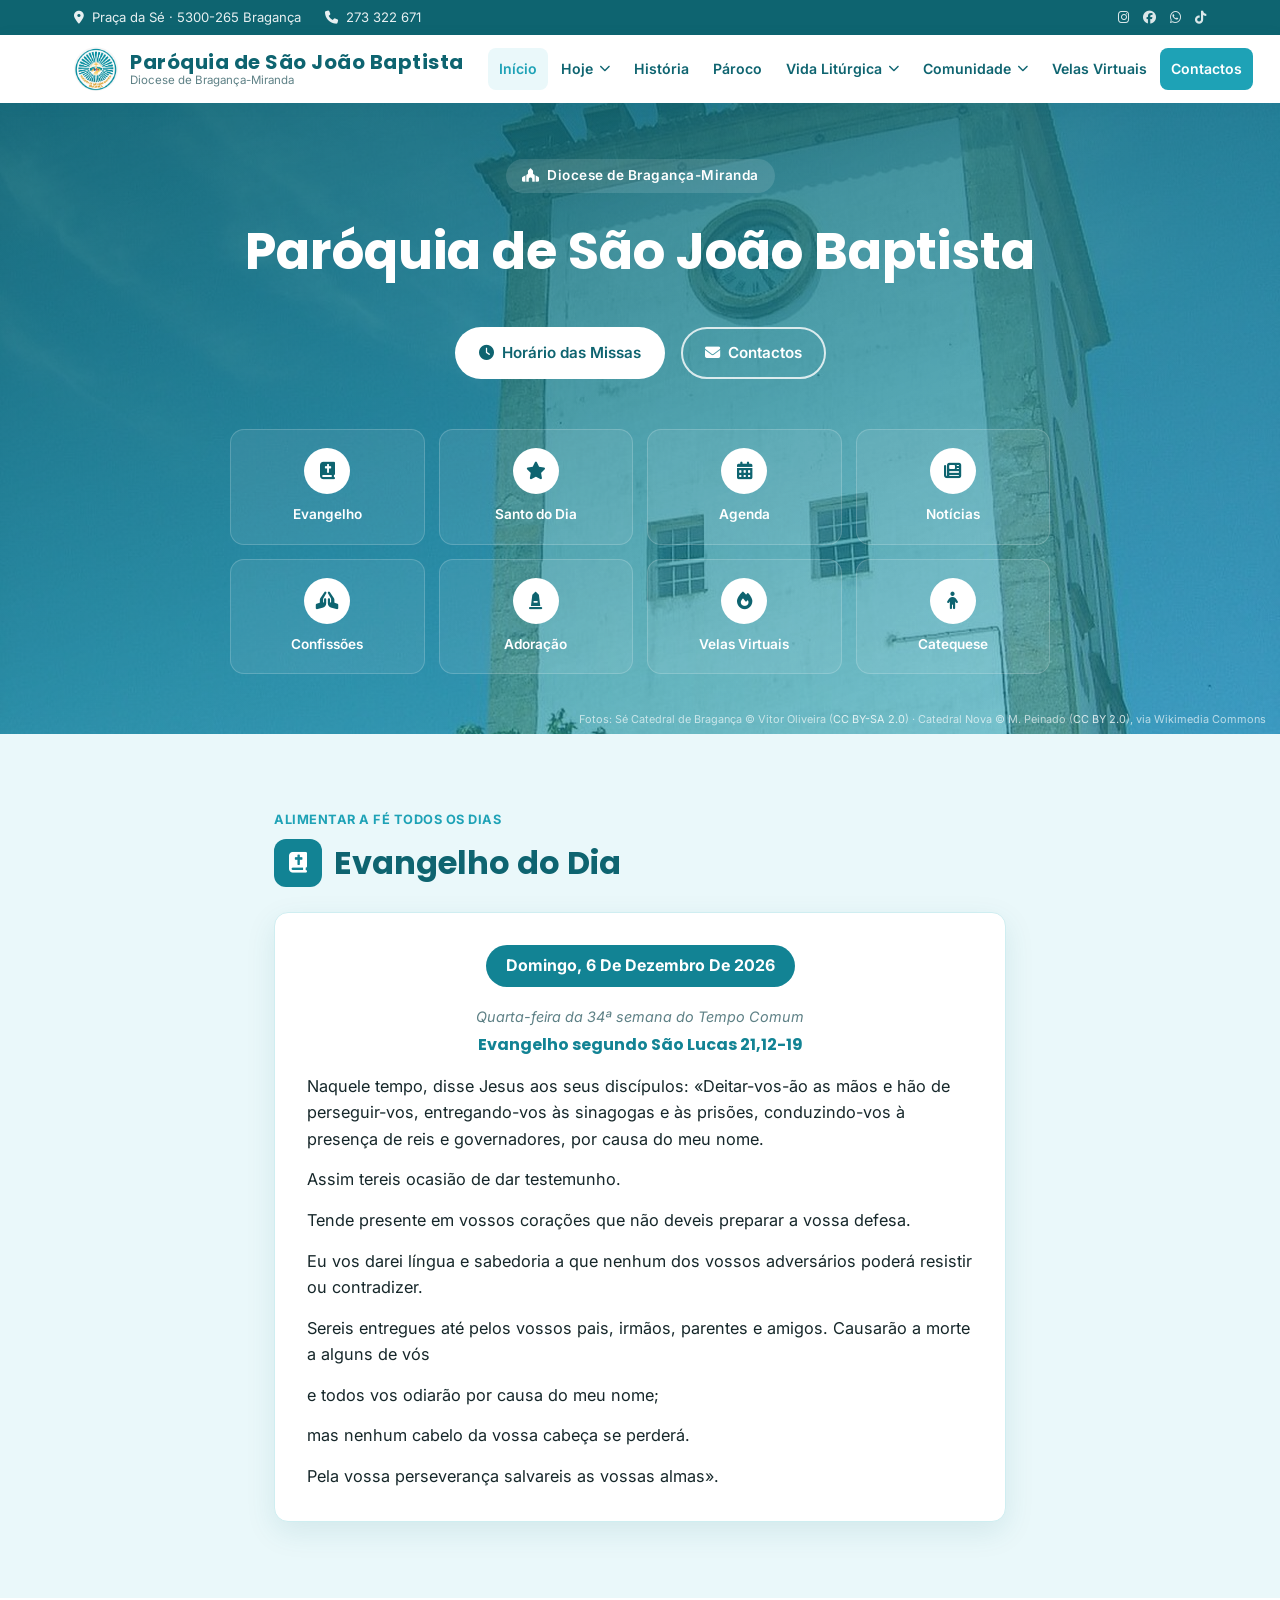
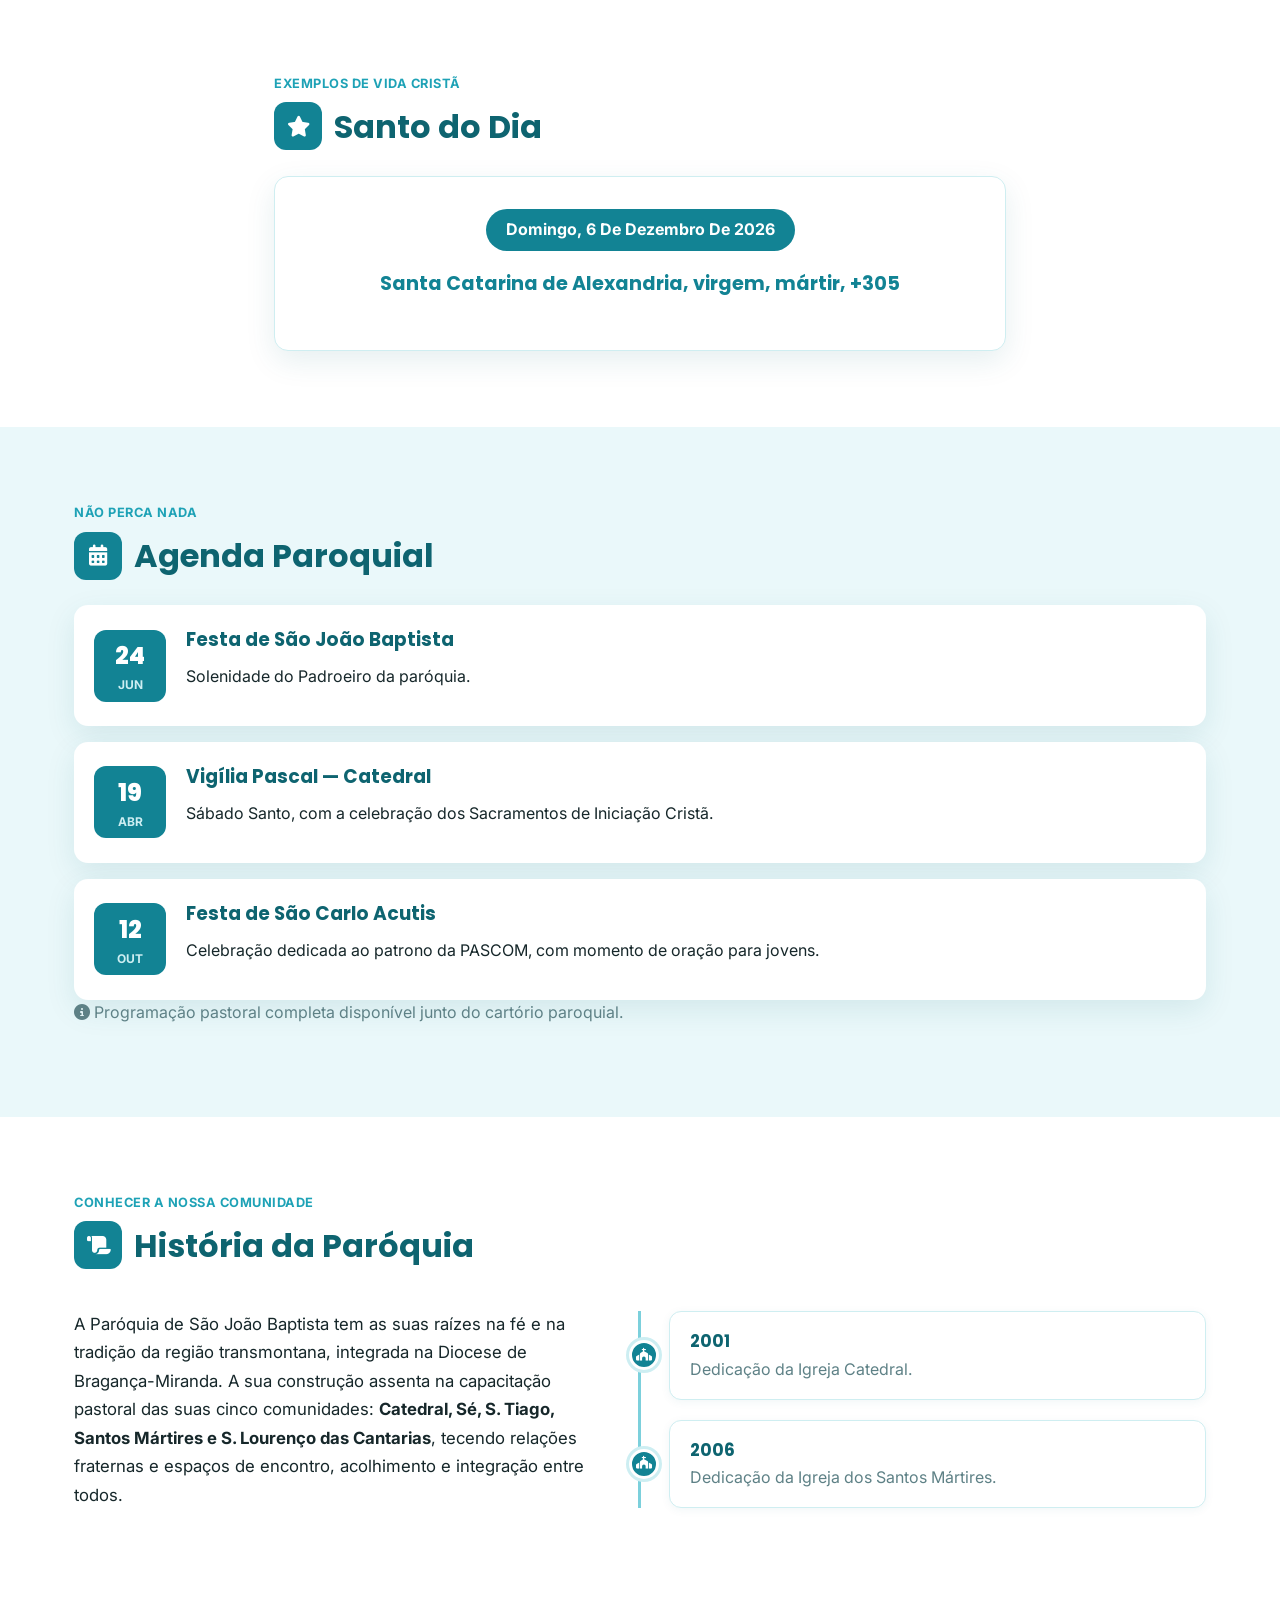
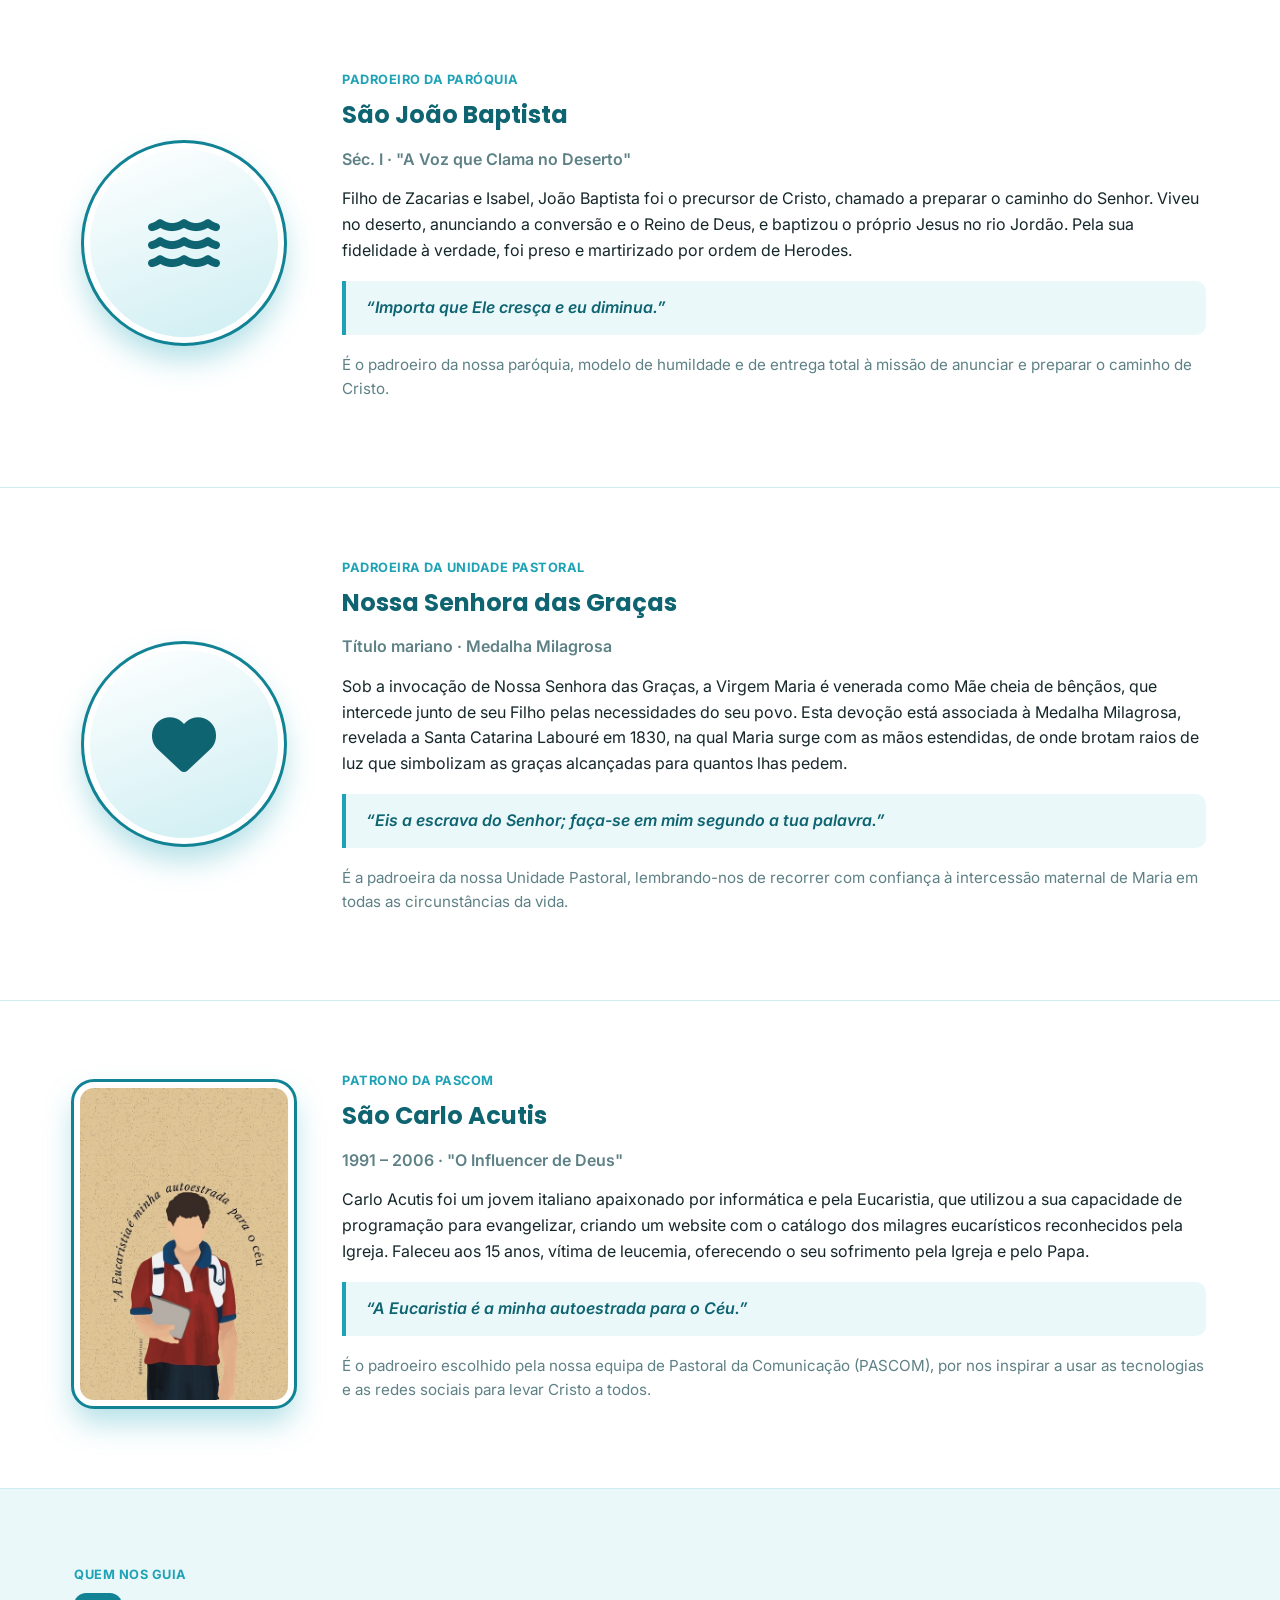
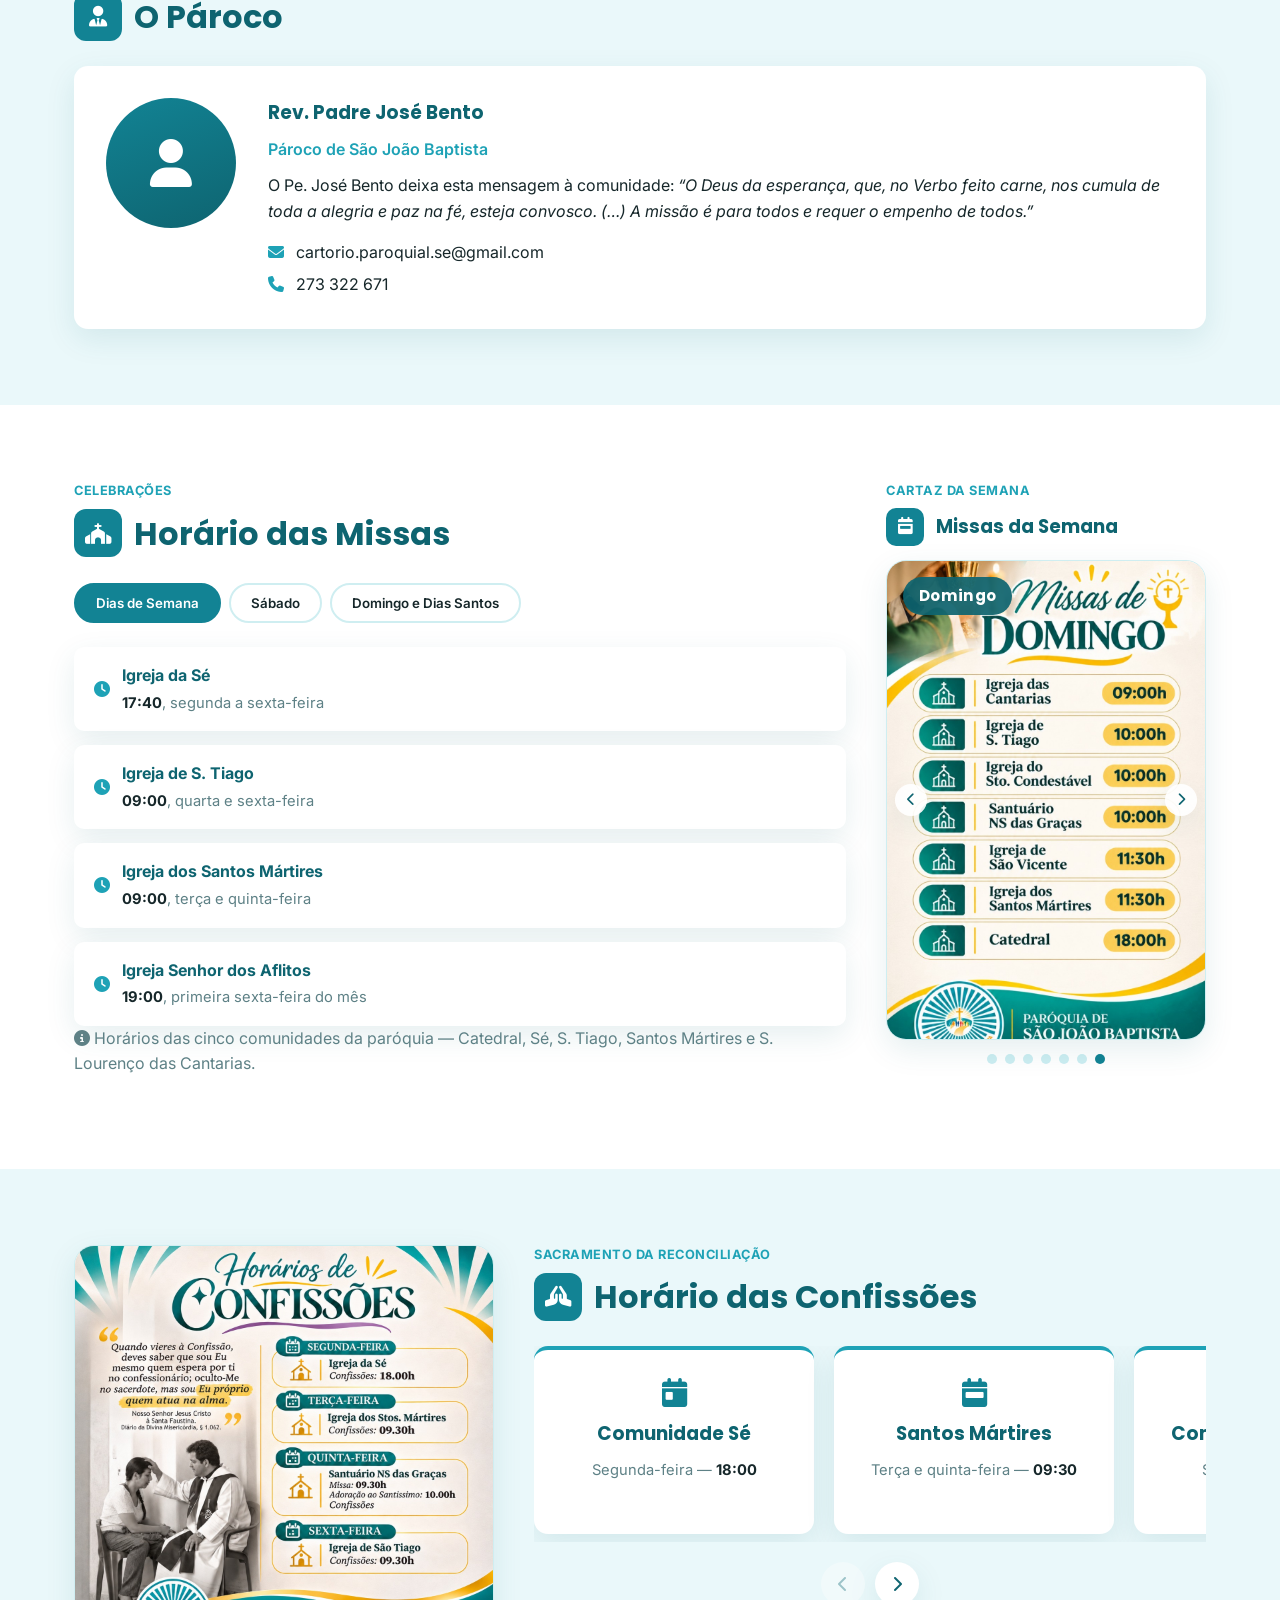
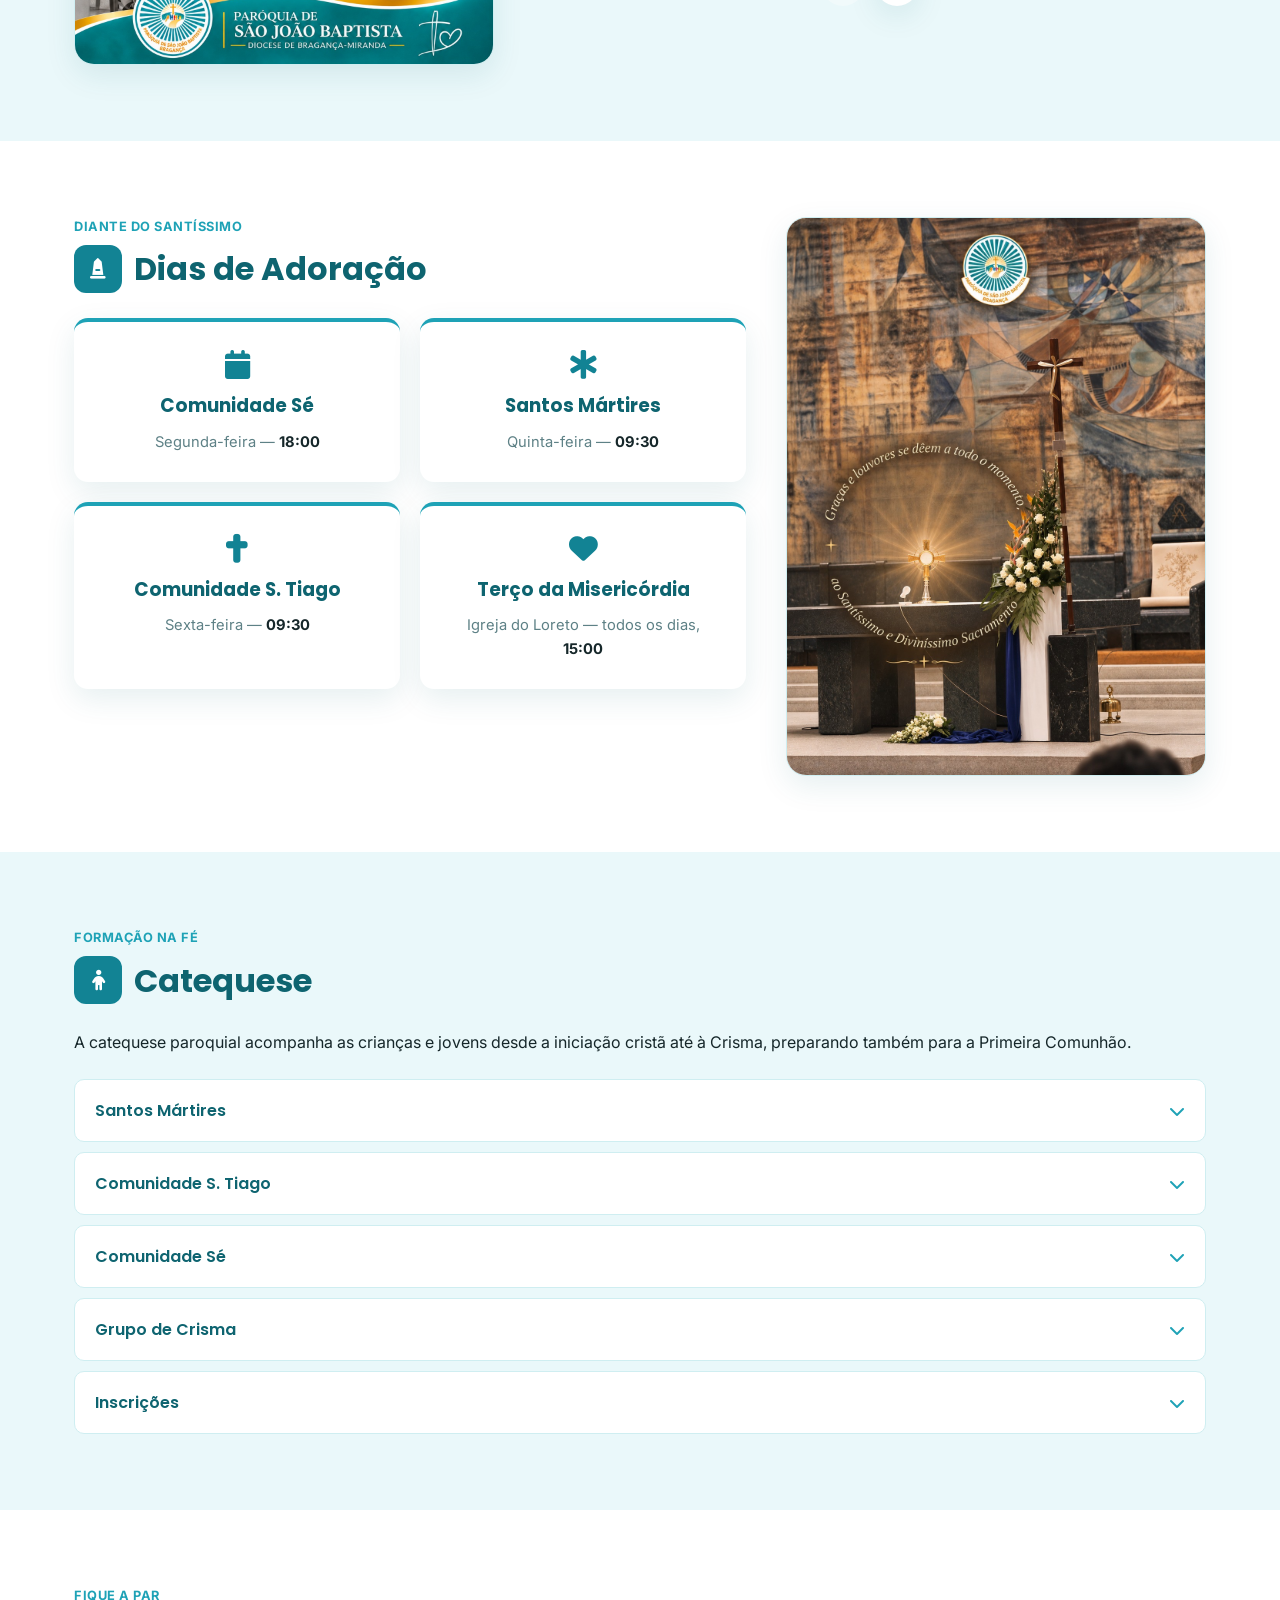
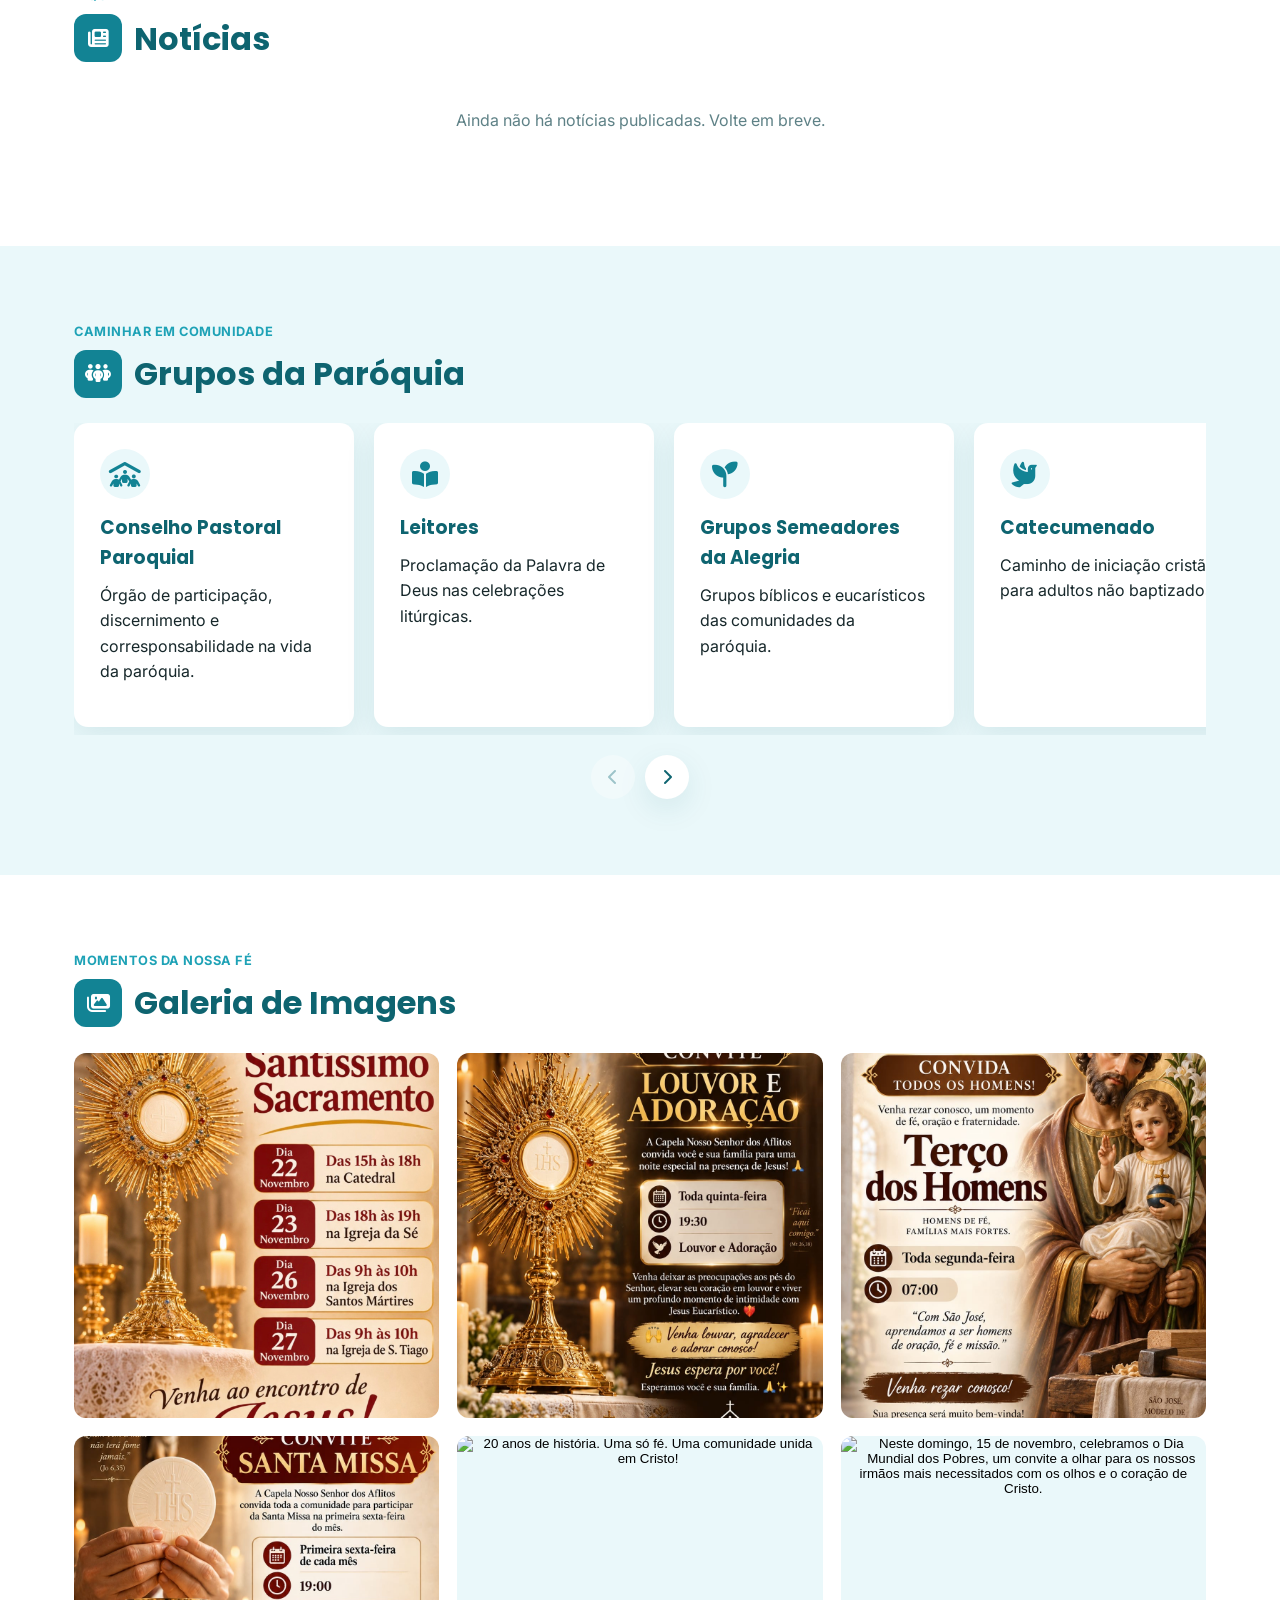
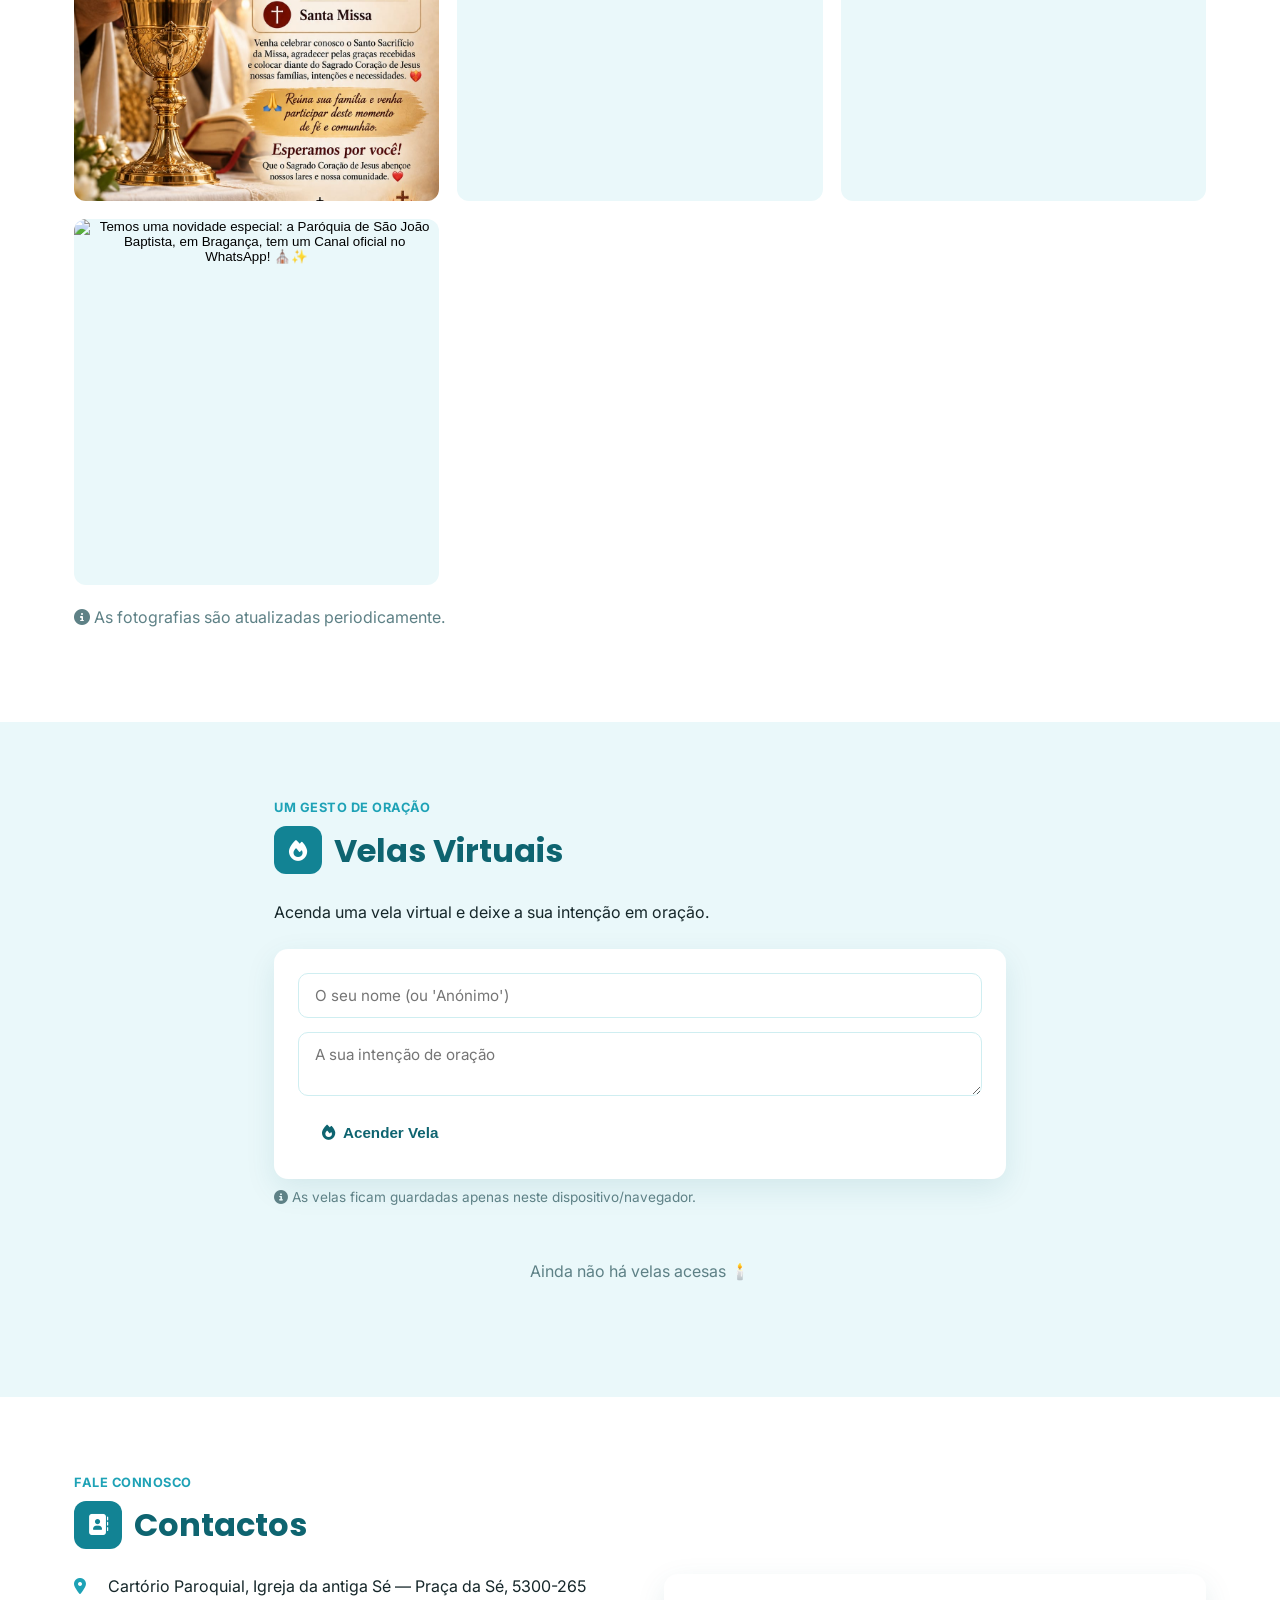
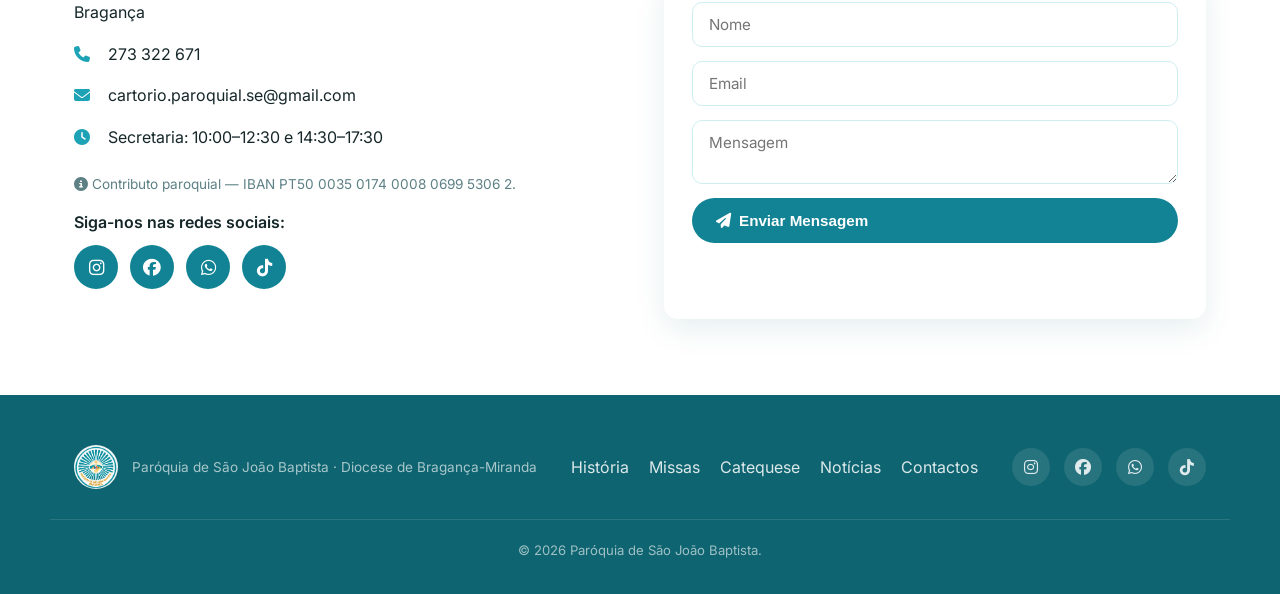
==== index.html @ 2075065f "Adicionar Nossa Senhora das Graças, padroeira da Unidade Pastoral Nova secção no mesmo modelo da de " ====
<!DOCTYPE html>
<html lang="pt-PT">
<head>
<meta charset="UTF-8">
<meta name="viewport" content="width=device-width, initial-scale=1.0">
<title>Paróquia de São João Baptista | Diocese de Bragança-Miranda</title>
<meta name="description" content="Site oficial da PASCOM da Paróquia de São João Baptista, Diocese de Bragança-Miranda. Missas, confissões, adoração, catequese, notícias, galeria e velas virtuais.">
<link rel="icon" href="assets/img/favicon-paroquia.png" type="image/png">
<link rel="apple-touch-icon" href="assets/img/apple-touch-icon-paroquia.png">
<link rel="preconnect" href="https://fonts.googleapis.com">
<link href="https://fonts.googleapis.com/css2?family=Poppins:wght@500;600;700;800&family=Inter:wght@400;500;600;700&display=swap" rel="stylesheet">
<link rel="stylesheet" href="https://cdnjs.cloudflare.com/ajax/libs/font-awesome/6.5.2/css/all.min.css">
<link rel="stylesheet" href="css/style.css">
</head>
<body>

<!-- ================= TOPBAR ================= -->
<div class="topbar">
  <div class="container topbar-inner">
    <div class="topbar-info">
      <span><i class="fa-solid fa-location-dot"></i> Praça da Sé &middot; 5300-265 Bragança</span>
      <span><i class="fa-solid fa-phone"></i> 273 322 671</span>
    </div>
    <div class="topbar-social">
      <a href="https://www.instagram.com/paroquiasaojoaobaptista.bgc/" aria-label="Instagram" title="Instagram" target="_blank" rel="noopener"><i class="fa-brands fa-instagram"></i></a>
      <a href="https://www.facebook.com/profile.php?id=61593665807246&locale=pt_PT" aria-label="Facebook" title="Facebook" target="_blank" rel="noopener"><i class="fa-brands fa-facebook"></i></a>
      <a href="https://whatsapp.com/channel/0029Vb9Nv37ICVftdDiWzw2h" aria-label="Comunidade de WhatsApp" title="Comunidade de WhatsApp" target="_blank" rel="noopener"><i class="fa-brands fa-whatsapp"></i></a>
      <a href="#" aria-label="TikTok" title="TikTok"><i class="fa-brands fa-tiktok"></i></a>
    </div>
  </div>
</div>

<!-- ================= HEADER / NAV ================= -->
<header class="site-header" id="siteHeader">
  <div class="container header-inner">
    <a href="#inicio" class="brand">
      <span class="brand-badge"><img src="assets/img/logo-paroquia.jpg" alt="Logótipo da PASCOM São João Baptista"></span>
      <span class="brand-text">
        <strong>Paróquia de São João Baptista</strong>
        <small>Diocese de Bragança-Miranda</small>
      </span>
    </a>

    <button class="nav-toggle" id="navToggle" aria-label="Abrir menu" aria-expanded="false">
      <span></span><span></span><span></span>
    </button>

    <nav class="main-nav" id="mainNav">
      <button class="nav-close" id="navClose" aria-label="Fechar menu"><i class="fa-solid fa-xmark"></i></button>
      <ul>
        <li><a href="#inicio" class="nav-link">Início</a></li>
        <li class="has-dropdown">
          <a href="#evangelho" class="nav-link">Hoje <i class="fa-solid fa-chevron-down"></i></a>
          <ul class="dropdown">
            <li><a href="#evangelho">Evangelho do Dia</a></li>
            <li><a href="#santo">Santo do Dia</a></li>
            <li><a href="#agenda">Agenda Paroquial</a></li>
          </ul>
        </li>
        <li><a href="#historia" class="nav-link">História</a></li>
        <li><a href="#paroco" class="nav-link">Pároco</a></li>
        <li class="has-dropdown">
          <a href="#missas" class="nav-link">Vida Litúrgica <i class="fa-solid fa-chevron-down"></i></a>
          <ul class="dropdown">
            <li><a href="#missas">Horário das Missas</a></li>
            <li><a href="#confissoes">Confissões</a></li>
            <li><a href="#adoracao">Dias de Adoração</a></li>
          </ul>
        </li>
        <li class="has-dropdown">
          <a href="#comunidade" class="nav-link">Comunidade <i class="fa-solid fa-chevron-down"></i></a>
          <ul class="dropdown">
            <li><a href="#catequese">Catequese</a></li>
            <li><a href="#grupos">Grupos da Paróquia</a></li>
            <li><a href="#noticias">Notícias</a></li>
            <li><a href="#galeria">Galeria</a></li>
          </ul>
        </li>
        <li><a href="#velas" class="nav-link">Velas Virtuais</a></li>
        <li><a href="#contactos" class="nav-link nav-cta">Contactos</a></li>
      </ul>
    </nav>
  </div>
</header>

<main>

<!-- ================= HERO / INÍCIO ================= -->
<section id="inicio" class="hero">
  <div class="hero-slideshow" aria-hidden="true">
    <div class="hero-slide active" style="background-image:url('assets/img/hero/se-catedral.jpg')"></div>
    <div class="hero-slide" style="background-image:url('assets/img/hero/catedral-nova.jpg')"></div>
  </div>
  <div class="hero-bg" aria-hidden="true"></div>
  <p class="hero-photo-credit">Fotos: Sé Catedral de Bragança &copy; Vitor Oliveira (<a href="https://creativecommons.org/licenses/by-sa/2.0/" target="_blank" rel="noopener">CC BY-SA 2.0</a>) · Catedral Nova &copy; M. Peinado (<a href="https://creativecommons.org/licenses/by/2.0/" target="_blank" rel="noopener">CC BY 2.0</a>), via Wikimedia Commons</p>
  <div class="container hero-inner">
    <p class="hero-kicker"><i class="fa-solid fa-place-of-worship"></i> Diocese de Bragança-Miranda</p>
    <h1>Paróquia de São João Baptista</h1>
    <div class="hero-actions">
      <a href="#missas" class="btn btn-yellow"><i class="fa-solid fa-clock"></i> Horário das Missas</a>
      <a href="#contactos" class="btn btn-outline"><i class="fa-solid fa-envelope"></i> Contactos</a>
    </div>

    <div class="quick-grid" aria-label="Acessos rápidos">
      <a href="#evangelho" class="quick-item">
        <span class="quick-icon"><i class="fa-solid fa-book-bible"></i></span>
        <span>Evangelho</span>
      </a>
      <a href="#santo" class="quick-item">
        <span class="quick-icon"><i class="fa-solid fa-star"></i></span>
        <span>Santo do Dia</span>
      </a>
      <a href="#agenda" class="quick-item">
        <span class="quick-icon"><i class="fa-solid fa-calendar-days"></i></span>
        <span>Agenda</span>
      </a>
      <a href="#noticias" class="quick-item">
        <span class="quick-icon"><i class="fa-solid fa-newspaper"></i></span>
        <span>Notícias</span>
      </a>
      <a href="#confissoes" class="quick-item">
        <span class="quick-icon"><i class="fa-solid fa-hands-praying"></i></span>
        <span>Confissões</span>
      </a>
      <a href="#adoracao" class="quick-item">
        <span class="quick-icon"><i class="fa-solid fa-monument"></i></span>
        <span>Adoração</span>
      </a>
      <a href="#velas" class="quick-item">
        <span class="quick-icon"><i class="fa-solid fa-fire"></i></span>
        <span>Velas Virtuais</span>
      </a>
      <a href="#catequese" class="quick-item">
        <span class="quick-icon"><i class="fa-solid fa-child"></i></span>
        <span>Catequese</span>
      </a>
    </div>
  </div>
</section>

<!-- ================= EVANGELHO DO DIA ================= -->
<section id="evangelho" class="section section-alt">
  <div class="container narrow">
    <p class="section-kicker">Alimentar a fé todos os dias</p>
    <h2 class="section-title"><i class="fa-solid fa-book-bible icon-title"></i> Evangelho do Dia</h2>
    <div class="daily-card">
      <div class="daily-date" id="gospelDate">&mdash;</div>
      <p class="daily-liturgical-time" id="gospelLiturgicalTime"></p>
      <p class="daily-citation" id="gospelCitation"></p>
      <div class="daily-text" id="gospelText">
        <p class="daily-placeholder">O texto do Evangelho do dia é atualizado automaticamente todas as manhãs. Se não aparecer, volte a tentar mais tarde.</p>
      </div>
    </div>
  </div>
</section>

<!-- ================= SANTO DO DIA ================= -->
<section id="santo" class="section">
  <div class="container narrow">
    <p class="section-kicker">Exemplos de vida cristã</p>
    <h2 class="section-title"><i class="fa-solid fa-star icon-title"></i> Santo do Dia</h2>
    <div class="daily-card">
      <div class="daily-date" id="saintDate">&mdash;</div>
      <p class="daily-saint-name" id="saintName">
        <span class="daily-placeholder">O santo do dia é atualizado automaticamente todas as manhãs. Se não aparecer, volte a tentar mais tarde.</span>
      </p>
    </div>
  </div>
</section>

<!-- ================= AGENDA PAROQUIAL ================= -->
<section id="agenda" class="section section-alt">
  <div class="container">
    <p class="section-kicker">Não perca nada</p>
    <h2 class="section-title"><i class="fa-solid fa-calendar-days icon-title"></i> Agenda Paroquial</h2>
    <div class="agenda-list">
      <div class="agenda-item">
        <div class="agenda-date"><span class="day">24</span><span class="month">Jun</span></div>
        <div class="agenda-body">
          <h3>Festa de São João Baptista</h3>
          <p>Solenidade do Padroeiro da paróquia.</p>
        </div>
      </div>
      <div class="agenda-item">
        <div class="agenda-date"><span class="day">19</span><span class="month">Abr</span></div>
        <div class="agenda-body">
          <h3>Vigília Pascal &mdash; Catedral</h3>
          <p>Sábado Santo, com a celebração dos Sacramentos de Iniciação Cristã.</p>
        </div>
      </div>
      <div class="agenda-item">
        <div class="agenda-date"><span class="day">12</span><span class="month">Out</span></div>
        <div class="agenda-body">
          <h3>Festa de São Carlo Acutis</h3>
          <p>Celebração dedicada ao patrono da PASCOM, com momento de oração para jovens.</p>
        </div>
      </div>
    </div>
    <p class="muted"><i class="fa-solid fa-circle-info"></i> Programação pastoral completa disponível junto do cartório paroquial.</p>
  </div>
</section>

<!-- ================= HISTÓRIA ================= -->
<section id="historia" class="section">
  <div class="container">
    <p class="section-kicker">Conhecer a nossa comunidade</p>
    <h2 class="section-title"><i class="fa-solid fa-scroll icon-title"></i> História da Paróquia</h2>
    <div class="two-col two-col-historia">
      <div class="historia-intro">
        <p>A Paróquia de São João Baptista tem as suas raízes na fé e na tradição da região transmontana, integrada na Diocese de Bragança-Miranda. A sua construção assenta na capacitação pastoral das suas cinco comunidades: <strong>Catedral, Sé, S. Tiago, Santos Mártires e S. Lourenço das Cantarias</strong>, tecendo relações fraternas e espaços de encontro, acolhimento e integração entre todos.</p>
      </div>
      <ol class="timeline">
        <li>
          <span class="timeline-dot"><i class="fa-solid fa-church"></i></span>
          <span class="timeline-year">2001</span>
          <p>Dedicação da Igreja Catedral.</p>
        </li>
        <li>
          <span class="timeline-dot"><i class="fa-solid fa-church"></i></span>
          <span class="timeline-year">2006</span>
          <p>Dedicação da Igreja dos Santos Mártires.</p>
        </li>
      </ol>
    </div>
  </div>
</section>

<!-- ================= PADROEIRO: SÃO JOÃO BAPTISTA ================= -->
<section class="patrono">
  <div class="container patrono-inner">
    <div class="patrono-media">
      <div class="patrono-icon-frame" aria-hidden="true"><i class="fa-solid fa-water"></i></div>
    </div>
    <div class="patrono-text">
      <p class="section-kicker">Padroeiro da Paróquia</p>
      <h2>São João Baptista</h2>
      <p class="patrono-dates">Séc. I &middot; "A Voz que Clama no Deserto"</p>
      <p>Filho de Zacarias e Isabel, João Baptista foi o precursor de Cristo, chamado a preparar o caminho do Senhor. Viveu no deserto, anunciando a conversão e o Reino de Deus, e baptizou o próprio Jesus no rio Jordão. Pela sua fidelidade à verdade, foi preso e martirizado por ordem de Herodes.</p>
      <blockquote>&ldquo;Importa que Ele cresça e eu diminua.&rdquo;</blockquote>
      <p class="patrono-note">É o padroeiro da nossa paróquia, modelo de humildade e de entrega total à missão de anunciar e preparar o caminho de Cristo.</p>
    </div>
  </div>
</section>

<!-- ================= PADROEIRA: NOSSA SENHORA DAS GRAÇAS ================= -->
<section class="patrono">
  <div class="container patrono-inner">
    <div class="patrono-media">
      <div class="patrono-icon-frame" aria-hidden="true"><i class="fa-solid fa-heart"></i></div>
    </div>
    <div class="patrono-text">
      <p class="section-kicker">Padroeira da Unidade Pastoral</p>
      <h2>Nossa Senhora das Graças</h2>
      <p class="patrono-dates">Título mariano &middot; Medalha Milagrosa</p>
      <p>Sob a invocação de Nossa Senhora das Graças, a Virgem Maria é venerada como Mãe cheia de bênçãos, que intercede junto de seu Filho pelas necessidades do seu povo. Esta devoção está associada à Medalha Milagrosa, revelada a Santa Catarina Labouré em 1830, na qual Maria surge com as mãos estendidas, de onde brotam raios de luz que simbolizam as graças alcançadas para quantos lhas pedem.</p>
      <blockquote>&ldquo;Eis a escrava do Senhor; faça-se em mim segundo a tua palavra.&rdquo;</blockquote>
      <p class="patrono-note">É a padroeira da nossa Unidade Pastoral, lembrando-nos de recorrer com confiança à intercessão maternal de Maria em todas as circunstâncias da vida.</p>
    </div>
  </div>
</section>

<!-- ================= PATRONO: SÃO CARLO ACUTIS ================= -->
<section class="patrono">
  <div class="container patrono-inner">
    <div class="patrono-media">
      <img src="assets/img/patrono-carlo-acutis.jpg" alt="Ilustração de São Carlo Acutis" class="patrono-frame">
    </div>
    <div class="patrono-text">
      <p class="section-kicker">Patrono da PASCOM</p>
      <h2>São Carlo Acutis</h2>
      <p class="patrono-dates">1991 &ndash; 2006 &middot; "O Influencer de Deus"</p>
      <p>Carlo Acutis foi um jovem italiano apaixonado por informática e pela Eucaristia, que utilizou a sua capacidade de programação para evangelizar, criando um website com o catálogo dos milagres eucarísticos reconhecidos pela Igreja. Faleceu aos 15 anos, vítima de leucemia, oferecendo o seu sofrimento pela Igreja e pelo Papa.</p>
      <blockquote>&ldquo;A Eucaristia é a minha autoestrada para o Céu.&rdquo;</blockquote>
      <p class="patrono-note">É o padroeiro escolhido pela nossa equipa de Pastoral da Comunicação (PASCOM), por nos inspirar a usar as tecnologias e as redes sociais para levar Cristo a todos.</p>
    </div>
  </div>
</section>

<!-- ================= PÁROCO ================= -->
<section id="paroco" class="section section-alt">
  <div class="container">
    <p class="section-kicker">Quem nos guia</p>
    <h2 class="section-title"><i class="fa-solid fa-user-tie icon-title"></i> O Pároco</h2>
    <div class="priest-card">
      <div class="priest-photo" aria-hidden="true"><i class="fa-solid fa-user"></i></div>
      <div class="priest-info">
        <h3>Rev. Padre José Bento</h3>
        <p class="priest-role">Pároco de São João Baptista</p>
        <p>O Pe. José Bento deixa esta mensagem à comunidade: <em>&ldquo;O Deus da esperança, que, no Verbo feito carne, nos cumula de toda a alegria e paz na fé, esteja convosco. (&hellip;) A missão é para todos e requer o empenho de todos.&rdquo;</em></p>
        <ul class="priest-contacts">
          <li><i class="fa-solid fa-envelope"></i> cartorio.paroquial.se@gmail.com</li>
          <li><i class="fa-solid fa-phone"></i> 273 322 671</li>
        </ul>
      </div>
    </div>
  </div>
</section>


<!-- ================= HORÁRIO DAS MISSAS ================= -->
<section id="missas" class="section">
  <div class="container">
    <div class="missas-grid">
      <div class="missas-col-principal">
        <p class="section-kicker">Celebrações</p>
        <h2 class="section-title"><i class="fa-solid fa-church icon-title"></i> Horário das Missas</h2>
        <div class="tabs" data-tabs="missas">
          <div class="tab-buttons">
            <button class="tab-btn active" data-tab="semana">Dias de Semana</button>
            <button class="tab-btn" data-tab="sabado">Sábado</button>
            <button class="tab-btn" data-tab="domingo">Domingo e Dias Santos</button>
          </div>
          <div class="tab-panel active" data-panel="semana">
            <ul class="schedule-list">
              <li><i class="fa-solid fa-clock"></i> <span class="schedule-text"><strong class="schedule-local">Igreja da Sé</strong><span class="schedule-horario"><strong>17:40</strong>, segunda a sexta-feira</span></span></li>
              <li><i class="fa-solid fa-clock"></i> <span class="schedule-text"><strong class="schedule-local">Igreja de S. Tiago</strong><span class="schedule-horario"><strong>09:00</strong>, quarta e sexta-feira</span></span></li>
              <li><i class="fa-solid fa-clock"></i> <span class="schedule-text"><strong class="schedule-local">Igreja dos Santos Mártires</strong><span class="schedule-horario"><strong>09:00</strong>, terça e quinta-feira</span></span></li>
              <li><i class="fa-solid fa-clock"></i> <span class="schedule-text"><strong class="schedule-local">Igreja Senhor dos Aflitos</strong><span class="schedule-horario"><strong>19:00</strong>, primeira sexta-feira do mês</span></span></li>
            </ul>
          </div>
          <div class="tab-panel" data-panel="sabado">
            <ul class="schedule-list">
              <li><i class="fa-solid fa-clock"></i> <span class="schedule-text"><strong class="schedule-local">Igreja da Sé</strong><span class="schedule-horario"><strong>18:00</strong></span></span></li>
              <li><i class="fa-solid fa-clock"></i> <span class="schedule-text"><strong class="schedule-local">Igreja de S. Tiago</strong><span class="schedule-horario"><strong>19:00</strong></span></span></li>
            </ul>
          </div>
          <div class="tab-panel" data-panel="domingo">
            <ul class="schedule-list">
              <li><i class="fa-solid fa-clock"></i> <span class="schedule-text"><strong class="schedule-local">Igreja Catedral</strong><span class="schedule-horario"><strong>18:00</strong></span></span></li>
              <li><i class="fa-solid fa-clock"></i> <span class="schedule-text"><strong class="schedule-local">Igreja de S. Tiago</strong><span class="schedule-horario"><strong>10:00</strong></span></span></li>
              <li><i class="fa-solid fa-clock"></i> <span class="schedule-text"><strong class="schedule-local">Igreja dos Santos Mártires</strong><span class="schedule-horario"><strong>11:30</strong></span></span></li>
              <li><i class="fa-solid fa-clock"></i> <span class="schedule-text"><strong class="schedule-local">Igreja de S. Lourenço nas Cantarias</strong><span class="schedule-horario"><strong>09:00</strong></span></span></li>
            </ul>
          </div>
        </div>
        <p class="muted"><i class="fa-solid fa-circle-info"></i> Horários das cinco comunidades da paróquia &mdash; Catedral, Sé, S. Tiago, Santos Mártires e S. Lourenço das Cantarias.</p>
      </div>

      <div class="missas-col-cartaz">
        <p class="section-kicker">Cartaz da semana</p>
        <h2 class="section-title"><i class="fa-solid fa-calendar-week icon-title icon-title-sm"></i> Missas da Semana</h2>
        <div class="missas-slideshow-card" id="missasSlideshowCard">
          <div class="missas-slideshow-frame">
            <span class="missas-day-badge" id="missasDiaBadge"></span>
            <img id="missasSlideshowImg" src="" alt="" loading="lazy">
            <button class="missas-slide-nav missas-slide-prev" id="missasPrev" aria-label="Dia anterior"><i class="fa-solid fa-chevron-left"></i></button>
            <button class="missas-slide-nav missas-slide-next" id="missasNext" aria-label="Dia seguinte"><i class="fa-solid fa-chevron-right"></i></button>
          </div>
          <div class="missas-dots" id="missasDots"></div>
        </div>
      </div>
    </div>
  </div>
</section>

<!-- ================= CONFISSÕES ================= -->
<section id="confissoes" class="section section-alt">
  <div class="container">
    <div class="confissoes-grid">
      <div class="confissoes-col-cartaz">
        <div class="confissoes-img-card">
          <img src="assets/img/confissoes-cartaz.jpg" alt="Cartaz com os horários de Confissões">
        </div>
      </div>

      <div class="confissoes-col-principal">
        <div class="carousel-header-row">
          <div>
            <p class="section-kicker">Sacramento da Reconciliação</p>
            <h2 class="section-title"><i class="fa-solid fa-hands-praying icon-title"></i> Horário das Confissões</h2>
          </div>
        </div>
        <div class="carousel-track" id="confissoesTrack">
          <div class="info-card carousel-item">
            <i class="fa-solid fa-calendar-day"></i>
            <h3>Comunidade Sé</h3>
            <p>Segunda-feira &mdash; <strong>18:00</strong></p>
          </div>
          <div class="info-card carousel-item">
            <i class="fa-solid fa-calendar-week"></i>
            <h3>Santos Mártires</h3>
            <p>Terça e quinta-feira &mdash; <strong>09:30</strong></p>
          </div>
          <div class="info-card carousel-item">
            <i class="fa-solid fa-calendar-week"></i>
            <h3>Comunidade S. Tiago</h3>
            <p>Sexta-feira &mdash; <strong>09:30</strong></p>
          </div>
          <div class="info-card carousel-item">
            <i class="fa-solid fa-church"></i>
            <h3>Catedral</h3>
            <p>Domingo &mdash; <strong>17:00</strong></p>
          </div>
          <div class="info-card carousel-item">
            <i class="fa-solid fa-phone"></i>
            <h3>Marcação Pessoal</h3>
            <p>Contacte o cartório paroquial para outro horário.</p>
          </div>
        </div>
        <div class="carousel-controls">
          <button class="carousel-btn" id="confissoesPrev" aria-label="Anterior"><i class="fa-solid fa-chevron-left"></i></button>
          <button class="carousel-btn" id="confissoesNext" aria-label="Seguinte"><i class="fa-solid fa-chevron-right"></i></button>
        </div>
      </div>
    </div>
  </div>
</section>

<!-- ================= ADORAÇÃO ================= -->
<section id="adoracao" class="section">
  <div class="container">
    <div class="adoracao-grid">
      <div class="adoracao-col-principal">
        <div class="carousel-header-row">
          <div>
            <p class="section-kicker">Diante do Santíssimo</p>
            <h2 class="section-title"><i class="fa-solid fa-monument icon-title"></i> Dias de Adoração</h2>
          </div>
        </div>
        <div class="adoracao-cards-grid">
          <div class="info-card">
            <i class="fa-solid fa-calendar"></i>
            <h3>Comunidade Sé</h3>
            <p>Segunda-feira &mdash; <strong>18:00</strong></p>
          </div>
          <div class="info-card">
            <i class="fa-solid fa-star-of-life"></i>
            <h3>Santos Mártires</h3>
            <p>Quinta-feira &mdash; <strong>09:30</strong></p>
          </div>
          <div class="info-card">
            <i class="fa-solid fa-cross"></i>
            <h3>Comunidade S. Tiago</h3>
            <p>Sexta-feira &mdash; <strong>09:30</strong></p>
          </div>
          <div class="info-card">
            <i class="fa-solid fa-heart"></i>
            <h3>Terço da Misericórdia</h3>
            <p>Igreja do Loreto &mdash; todos os dias, <strong>15:00</strong></p>
          </div>
        </div>
      </div>

      <div class="adoracao-col-imagem">
        <div class="adoracao-img-card">
          <img src="assets/img/adoracao-foto.jpg" alt="Adoração ao Santíssimo Sacramento">
        </div>
      </div>
    </div>
  </div>
</section>

<!-- ================= CATEQUESE ================= -->
<section id="catequese" class="section section-alt">
  <div class="container">
    <p class="section-kicker">Formação na fé</p>
    <h2 class="section-title"><i class="fa-solid fa-child icon-title"></i> Catequese</h2>
    <p>A catequese paroquial acompanha as crianças e jovens desde a iniciação cristã até à Crisma, preparando também para a Primeira Comunhão.</p>
    <div class="accordion" id="catequeseAccordion">
      <div class="accordion-item">
        <button class="accordion-header">Santos Mártires <i class="fa-solid fa-chevron-down"></i></button>
        <div class="accordion-body"><p>Domingo, <strong>10:15</strong> &mdash; 1.º ao 10.º ano.</p></div>
      </div>
      <div class="accordion-item">
        <button class="accordion-header">Comunidade S. Tiago <i class="fa-solid fa-chevron-down"></i></button>
        <div class="accordion-body"><p>Quarta-feira, <strong>18:00</strong> &mdash; 1.º ao 7.º ano.</p></div>
      </div>
      <div class="accordion-item">
        <button class="accordion-header">Comunidade Sé <i class="fa-solid fa-chevron-down"></i></button>
        <div class="accordion-body"><p>Sábado, <strong>10:15</strong> &mdash; 1.º e 2.º ano.<br>Sábado, <strong>11:15</strong> &mdash; 3.º ao 10.º ano.</p></div>
      </div>
      <div class="accordion-item">
        <button class="accordion-header">Grupo de Crisma <i class="fa-solid fa-chevron-down"></i></button>
        <div class="accordion-body"><p>Segunda-feira, <strong>21:00</strong> &mdash; Igreja dos Santos Mártires.</p></div>
      </div>
      <div class="accordion-item">
        <button class="accordion-header">Inscrições <i class="fa-solid fa-chevron-down"></i></button>
        <div class="accordion-body"><p>As inscrições realizam-se no início do ano pastoral, junto do cartório paroquial ou dos catequistas responsáveis.</p></div>
      </div>
    </div>
  </div>
</section>

<!-- ================= NOTÍCIAS ================= -->
<section id="noticias" class="section">
  <div class="container">
    <p class="section-kicker">Fique a par</p>
    <h2 class="section-title"><i class="fa-solid fa-newspaper icon-title"></i> Notícias</h2>
    <!-- NOTICIAS:AUTO:INICIO -->
    <!--
      Gerado automaticamente por .github/workflows/noticias.yml a partir
      da Google Sheet "índice" de notícias (ver README.md, secção
      "Notícias (artigos completos)"). Esta mensagem fica visível até
      haver pelo menos um artigo publicado, sendo substituída
      automaticamente a partir daí.
    -->
    <div class="news-grid">
      <p class="news-empty">Ainda não há notícias publicadas. Volte em breve.</p>
    </div>
    <!-- NOTICIAS:AUTO:FIM -->
  </div>
</section>

<!-- ================= GRUPOS E ORDENS RELIGIOSAS ================= -->
<section id="grupos" class="section section-alt">
  <div class="container">
    <div class="carousel-header-row">
      <div>
        <p class="section-kicker">Caminhar em comunidade</p>
        <h2 class="section-title"><i class="fa-solid fa-people-group icon-title"></i> Grupos da Paróquia</h2>
      </div>
    </div>
    <div class="carousel-track" id="groupsTrack">
      <div class="group-card carousel-item"><i class="fa-solid fa-people-roof"></i><h3>Conselho Pastoral Paroquial</h3><p>Órgão de participação, discernimento e corresponsabilidade na vida da paróquia.</p></div>
      <div class="group-card carousel-item"><i class="fa-solid fa-book-open-reader"></i><h3>Leitores</h3><p>Proclamação da Palavra de Deus nas celebrações litúrgicas.</p></div>
      <div class="group-card carousel-item"><i class="fa-solid fa-seedling"></i><h3>Grupos Semeadores da Alegria</h3><p>Grupos bíblicos e eucarísticos das comunidades da paróquia.</p></div>
      <div class="group-card carousel-item"><i class="fa-solid fa-dove"></i><h3>Catecumenado</h3><p>Caminho de iniciação cristã para adultos não baptizados.</p></div>
      <div class="group-card carousel-item"><i class="fa-solid fa-child-reaching"></i><h3>Grupo de Crisma</h3><p>Preparação para o Sacramento da Confirmação, às segundas-feiras.</p></div>
      <div class="group-card carousel-item"><i class="fa-solid fa-people-group"></i><h3>Plataforma dos Jovens Sem Sofá</h3><p>Espaço de encontro, formação e convívio para os jovens da paróquia.</p></div>
      <div class="group-card carousel-item"><i class="fa-solid fa-church"></i><h3>Equipas Pastorais das Comunidades</h3><p>Catedral, Sé, S. Tiago, Santos Mártires e S. Lourenço das Cantarias.</p></div>
      <div class="group-card carousel-item"><i class="fa-solid fa-video"></i><h3>PASCOM</h3><p>Pastoral da Comunicação: redes sociais, transmissões e este site.</p></div>
    </div>
    <div class="carousel-controls">
      <button class="carousel-btn" id="groupsPrev" aria-label="Anterior"><i class="fa-solid fa-chevron-left"></i></button>
      <button class="carousel-btn" id="groupsNext" aria-label="Seguinte"><i class="fa-solid fa-chevron-right"></i></button>
    </div>
  </div>
</section>

<!-- ================= GALERIA ================= -->
<section id="galeria" class="section">
  <div class="container">
    <p class="section-kicker">Momentos da nossa fé</p>
    <h2 class="section-title"><i class="fa-solid fa-images icon-title"></i> Galeria de Imagens</h2>
    <div class="gallery-grid" id="galleryGrid">
      <!-- Placeholder tiles - substituir por <img src="..." alt="..."> reais -->
    </div>
    <p class="muted"><i class="fa-solid fa-circle-info"></i> As fotografias são atualizadas periodicamente.</p>
  </div>

  <!-- Lightbox -->
  <div class="lightbox" id="lightbox" aria-hidden="true">
    <button class="lightbox-share" id="lightboxShare" aria-label="Partilhar"><i class="fa-solid fa-share-nodes"></i></button>
    <button class="lightbox-close" id="lightboxClose" aria-label="Fechar"><i class="fa-solid fa-xmark"></i></button>
    <button class="lightbox-prev" id="lightboxPrev" aria-label="Anterior"><i class="fa-solid fa-chevron-left"></i></button>
    <div class="lightbox-content" id="lightboxContent"></div>
    <button class="lightbox-next" id="lightboxNext" aria-label="Seguinte"><i class="fa-solid fa-chevron-right"></i></button>
  </div>
</section>

<!-- ================= VELAS VIRTUAIS ================= -->
<section id="velas" class="section section-alt">
  <div class="container narrow">
    <p class="section-kicker">Um gesto de oração</p>
    <h2 class="section-title"><i class="fa-solid fa-fire icon-title"></i> Velas Virtuais</h2>
    <p>Acenda uma vela virtual e deixe a sua intenção em oração.</p>

    <form id="candleForm" class="candle-form">
      <div class="form-row">
        <input type="text" id="candleName" placeholder="O seu nome (ou 'Anónimo')" maxlength="40" required>
      </div>
      <div class="form-row">
        <textarea id="candleIntention" placeholder="A sua intenção de oração" maxlength="140" required></textarea>
      </div>
      <button type="submit" class="btn btn-yellow"><i class="fa-solid fa-fire"></i> Acender Vela</button>
    </form>

    <p class="muted small"><i class="fa-solid fa-circle-info"></i> As velas ficam guardadas apenas neste dispositivo/navegador.</p>

    <div class="candles-grid" id="candlesGrid" aria-live="polite"></div>
  </div>
</section>

<!-- ================= CONTACTOS ================= -->
<section id="contactos" class="section">
  <div class="container">
    <p class="section-kicker">Fale connosco</p>
    <h2 class="section-title"><i class="fa-solid fa-address-book icon-title"></i> Contactos</h2>
    <div class="contact-wrap">
      <div class="contact-info">
        <ul class="contact-list">
          <li><i class="fa-solid fa-location-dot"></i> Cartório Paroquial, Igreja da antiga Sé &mdash; Praça da Sé, 5300-265 Bragança</li>
          <li><i class="fa-solid fa-phone"></i> 273 322 671</li>
          <li><i class="fa-solid fa-envelope"></i> cartorio.paroquial.se@gmail.com</li>
          <li><i class="fa-solid fa-clock"></i> Secretaria: 10:00&ndash;12:30 e 14:30&ndash;17:30</li>
        </ul>
        <p class="muted small"><i class="fa-solid fa-circle-info"></i> Contributo paroquial &mdash; IBAN PT50 0035 0174 0008 0699 5306 2.</p>
        <div class="social-block">
          <p>Siga-nos nas redes sociais:</p>
          <div class="social-icons">
            <a href="https://www.instagram.com/paroquiasaojoaobaptista.bgc/" aria-label="Instagram" target="_blank" rel="noopener"><i class="fa-brands fa-instagram"></i></a>
            <a href="https://www.facebook.com/profile.php?id=61593665807246&locale=pt_PT" aria-label="Facebook" target="_blank" rel="noopener"><i class="fa-brands fa-facebook"></i></a>
            <a href="https://whatsapp.com/channel/0029Vb9Nv37ICVftdDiWzw2h" aria-label="Comunidade de WhatsApp" target="_blank" rel="noopener"><i class="fa-brands fa-whatsapp"></i></a>
            <a href="#" aria-label="TikTok"><i class="fa-brands fa-tiktok"></i></a>
          </div>
        </div>
      </div>
      <!-- Formulário ligado ao Formspree — envia para sjbaptistaparoquiacom@gmail.com -->
      <form class="contact-form" id="contactForm" action="https://formspree.io/f/xvkolqjg" method="POST">
        <div class="form-row">
          <input type="text" name="nome" placeholder="Nome" required>
        </div>
        <div class="form-row">
          <input type="email" name="email" placeholder="Email" required>
        </div>
        <div class="form-row">
          <textarea name="mensagem" placeholder="Mensagem" required></textarea>
        </div>
        <input type="hidden" name="_subject" value="Nova mensagem do site — Contactos PASCOM">
        <button type="submit" class="btn btn-blue"><i class="fa-solid fa-paper-plane"></i> Enviar Mensagem</button>
        <p class="form-status muted small" id="contactFormStatus" role="status" aria-live="polite"></p>
      </form>
    </div>
  </div>
</section>


















</main>

<!-- ================= FOOTER ================= -->
<footer class="site-footer">
  <div class="container footer-inner">
    <div class="footer-brand">
      <span class="brand-badge"><img src="assets/img/logo-paroquia.jpg" alt="Logótipo da PASCOM São João Baptista"></span>
      <div>
        <p>Paróquia de São João Baptista &middot; Diocese de Bragança-Miranda</p>
      </div>
    </div>
    <div class="footer-links">
      <a href="#historia">História</a>
      <a href="#missas">Missas</a>
      <a href="#catequese">Catequese</a>
      <a href="#noticias">Notícias</a>
      <a href="#contactos">Contactos</a>
    </div>
    <div class="footer-social">
      <a href="https://www.instagram.com/paroquiasaojoaobaptista.bgc/" aria-label="Instagram" target="_blank" rel="noopener"><i class="fa-brands fa-instagram"></i></a>
      <a href="https://www.facebook.com/profile.php?id=61593665807246&locale=pt_PT" aria-label="Facebook" target="_blank" rel="noopener"><i class="fa-brands fa-facebook"></i></a>
      <a href="https://whatsapp.com/channel/0029Vb9Nv37ICVftdDiWzw2h" aria-label="Comunidade de WhatsApp" target="_blank" rel="noopener"><i class="fa-brands fa-whatsapp"></i></a>
      <a href="#" aria-label="TikTok"><i class="fa-brands fa-tiktok"></i></a>
    </div>
  </div>
  <div class="footer-bottom">
    <p>&copy; <span id="year"></span> Paróquia de São João Baptista.</p>
  </div>
</footer>

<button id="backToTop" class="back-to-top" aria-label="Voltar ao topo"><i class="fa-solid fa-arrow-up"></i></button>

<script src="js/galeria.js"></script>
<script src="js/missas-semana.js"></script>
<script src="js/script.js"></script>
</body>
</html>
---- css/style.css ----
/* =========================================================
   PASCOM · Paróquia de São João Baptista
   Diocese de Bragança-Miranda
   ========================================================= */

:root {
  /* Paleta alinhada com o novo logótipo (anel turquesa + destaque dourado) */
  --gold-900: #0e6470;
  --gold-800: #128394;
  --gold-600: #1ea2b6;
  --gold-400: #7cd0dc;
  --white: #ffffff;
  --gold-200: #cdeef2;
  --gold-100: #eaf8fa;
  --gold-border: #cfeef1;
  --text: #16272a;
  --text-muted: #5e8186;

  --font-heading: 'Poppins', sans-serif;
  --font-body: 'Inter', sans-serif;

  --radius: 14px;
  --shadow: 0 10px 30px rgba(14, 100, 112, 0.10);
}

* { box-sizing: border-box; }

html { scroll-behavior: smooth; }

body {
  margin: 0;
  font-family: var(--font-body);
  color: var(--text);
  background: var(--white);
  line-height: 1.6;
}

h1, h2, h3, h4 {
  font-family: var(--font-heading);
  color: var(--gold-900);
  margin: 0 0 0.5em;
}

p { margin: 0 0 1em; }

a { color: inherit; text-decoration: none; }

img { max-width: 100%; display: block; }

ul { list-style: none; margin: 0; padding: 0; }

.container {
  width: 100%;
  max-width: 1180px;
  margin: 0 auto;
  padding: 0 24px;
}

.container.narrow { max-width: 780px; }

.muted { color: var(--text-muted); }
.muted.small { font-size: 0.85rem; }

/* =============== TOPBAR =============== */
.topbar {
  background: var(--gold-900);
  color: var(--white);
  font-size: 0.82rem;
}
.topbar-inner {
  display: flex;
  justify-content: space-between;
  align-items: center;
  padding: 7px 24px;
  gap: 12px;
  flex-wrap: wrap;
}
.topbar-info { display: flex; gap: 24px; flex-wrap: wrap; opacity: 0.9; }
.topbar-info i { color: var(--white); margin-right: 4px; }
.topbar-social { display: flex; gap: 14px; }
.topbar-social a { color: var(--white); opacity: 0.85; transition: opacity .2s, color .2s; }
.topbar-social a:hover { opacity: 1; color: var(--white); }

/* =============== HEADER / NAV =============== */
.site-header {
  position: sticky;
  top: 0;
  z-index: 500;
  background: var(--white);
  box-shadow: 0 2px 14px rgba(14, 100, 112, 0.08);
}
.header-inner {
  display: flex;
  align-items: center;
  justify-content: space-between;
  gap: 24px;
  padding: 12px 24px;
}
.brand {
  display: flex;
  align-items: center;
  gap: 12px;
  color: var(--gold-900);
}
.brand-badge {
  width: 44px;
  height: 44px;
  border-radius: 50%;
  background: linear-gradient(135deg, var(--gold-800), var(--gold-900));
  color: var(--white);
  display: flex;
  align-items: center;
  justify-content: center;
  font-size: 1.2rem;
  flex-shrink: 0;
  overflow: hidden;
}
.brand-badge img {
  width: 100%;
  height: 100%;
  object-fit: cover;
}
.brand-text { display: flex; flex-direction: column; line-height: 1.15; min-width: 0; }
.brand-text strong { font-family: var(--font-heading); font-size: 1.25rem; letter-spacing: 0.5px; white-space: nowrap; }
.brand-text small { color: var(--text-muted); font-size: 0.72rem; white-space: nowrap; }

.nav-toggle {
  display: none;
  flex-direction: column;
  justify-content: center;
  gap: 5px;
  width: 40px;
  height: 40px;
  background: none;
  border: none;
  cursor: pointer;
}
.nav-toggle span {
  display: block;
  height: 3px;
  width: 100%;
  background: var(--gold-900);
  border-radius: 3px;
  transition: transform .25s, opacity .25s;
}

.nav-close { display: none; }

.main-nav ul {
  display: flex;
  align-items: center;
  gap: 2px;
}
.main-nav > ul > li { position: relative; }
.nav-link {
  display: flex;
  align-items: center;
  gap: 6px;
  padding: 10px 11px;
  font-weight: 600;
  font-size: 0.88rem;
  color: var(--gold-900);
  border-radius: 8px;
  white-space: nowrap;
  transition: background .2s, color .2s;
}
.nav-link:hover, .nav-link.active { background: var(--gold-100); color: var(--gold-600); }
.nav-link.nav-cta {
  background: var(--gold-600);
  color: var(--white);
}
.nav-link.nav-cta:hover { background: var(--gold-800); }
.nav-link i.fa-chevron-down { font-size: 0.7rem; }

.has-dropdown .dropdown {
  display: block;
  position: absolute;
  top: calc(100% + 6px);
  left: 0;
  background: var(--white);
  border: 1px solid var(--gold-border);
  border-radius: 10px;
  box-shadow: var(--shadow);
  min-width: 220px;
  padding: 8px;
  opacity: 0;
  visibility: hidden;
  transform: translateY(8px);
  transition: opacity .2s, transform .2s, visibility .2s;
}
.has-dropdown:hover .dropdown,
.has-dropdown:focus-within .dropdown {
  opacity: 1;
  visibility: visible;
  transform: translateY(0);
}
.dropdown li a {
  display: block;
  padding: 9px 12px;
  border-radius: 7px;
  font-size: 0.9rem;
  color: var(--text);
  white-space: nowrap;
}
.dropdown li a:hover { background: var(--gold-100); color: var(--gold-600); }

/* =============== BUTTONS =============== */
.btn {
  display: inline-flex;
  align-items: center;
  gap: 8px;
  padding: 12px 22px;
  border-radius: 30px;
  font-weight: 600;
  font-size: 0.95rem;
  border: 2px solid transparent;
  cursor: pointer;
  transition: transform .15s, background .2s, color .2s, box-shadow .2s;
}
.btn:hover { transform: translateY(-2px); }
.btn-yellow { background: var(--white); color: var(--gold-900); }
.btn-yellow:hover { background: var(--gold-200); box-shadow: 0 8px 20px rgba(30,162,182,.4); }
.btn-blue { background: var(--gold-800); color: var(--white); }
.btn-blue:hover { background: var(--gold-900); box-shadow: 0 8px 20px rgba(18,131,148,.35); }
.btn-outline { background: transparent; border-color: rgba(255,255,255,.8); color: var(--white); }
.btn-outline:hover { background: rgba(255,255,255,.15); }

/* =============== HERO =============== */
.hero {
  position: relative;
  background: linear-gradient(160deg, var(--gold-900) 0%, var(--gold-800) 55%, var(--gold-600) 100%);
  color: var(--white);
  padding: 56px 0 60px;
  overflow: hidden;
}
.hero-slideshow {
  position: absolute;
  inset: 0;
  z-index: 0;
}
.hero-slide {
  position: absolute;
  inset: 0;
  background-size: cover;
  background-position: center;
  opacity: 0;
  transition: opacity 2.2s ease;
}
.hero-slide.active { opacity: 1; }
.hero-bg {
  position: absolute;
  inset: 0;
  z-index: 1;
  background:
    linear-gradient(160deg, rgba(14,100,112,0.88) 0%, rgba(18,131,148,0.72) 55%, rgba(30,162,182,0.55) 100%),
    radial-gradient(circle at 85% 15%, rgba(255,255,255,0.2), transparent 45%),
    radial-gradient(circle at 10% 90%, rgba(255,255,255,0.06), transparent 40%);
  pointer-events: none;
}
.hero-inner { position: relative; z-index: 2; text-align: center; }
.hero-photo-credit {
  position: absolute;
  z-index: 2;
  right: 14px;
  bottom: 8px;
  margin: 0;
  font-size: 0.68rem;
  line-height: 1.3;
  color: rgba(255,255,255,0.65);
  max-width: 90%;
  text-align: right;
}
.hero-photo-credit a { color: rgba(255,255,255,0.8); }
@media (prefers-reduced-motion: reduce) {
  .hero-slide { transition: none; }
}
@media (max-width: 640px) {
  .hero-photo-credit { right: 10px; left: 10px; max-width: none; font-size: 0.62rem; }
}
@media (max-width: 480px) {
  .brand-text strong { font-size: 1rem; }
  .brand-text small { font-size: 0.62rem; }
}
@media (max-width: 400px) {
  .brand-text strong { font-size: 0.88rem; }
}
.hero-kicker {
  display: inline-flex;
  align-items: center;
  gap: 8px;
  background: rgba(255,255,255,0.12);
  padding: 6px 16px;
  border-radius: 30px;
  font-size: 0.85rem;
  font-weight: 600;
  letter-spacing: 0.5px;
  color: var(--white);
  margin-bottom: 18px;
}
.hero h1 {
  color: var(--white);
  font-size: clamp(2rem, 5vw, 3.2rem);
  margin-bottom: 34px;
}
.hero-actions {
  display: flex;
  gap: 16px;
  justify-content: center;
  flex-wrap: wrap;
  margin-bottom: 50px;
}

.quick-grid {
  display: grid;
  grid-template-columns: repeat(4, 1fr);
  gap: 14px;
  max-width: 820px;
  margin: 0 auto;
}
.quick-item {
  background: rgba(255,255,255,0.08);
  border: 1px solid rgba(255,255,255,0.18);
  border-radius: var(--radius);
  padding: 18px 8px;
  display: flex;
  flex-direction: column;
  align-items: center;
  gap: 10px;
  color: var(--white);
  font-size: 0.85rem;
  font-weight: 600;
  transition: background .2s, transform .2s;
}
.quick-item:hover { background: rgba(255,255,255,0.18); transform: translateY(-4px); }
.quick-icon {
  width: 46px;
  height: 46px;
  border-radius: 50%;
  background: var(--white);
  color: var(--gold-900);
  display: flex;
  align-items: center;
  justify-content: center;
  font-size: 1.1rem;
}

/* =============== PATRONO =============== */
.patrono {
  background: var(--white);
  padding: 70px 0;
  border-bottom: 1px solid var(--gold-border);
}
.patrono-inner {
  display: grid;
  grid-template-columns: 220px 1fr;
  gap: 48px;
  align-items: center;
}
.patrono-frame {
  display: block;
  width: 100%;
  max-width: 220px;
  margin: 0 auto;
  border-radius: 20px;
  box-shadow: 0 16px 30px rgba(30,162,182,0.35);
  border: 6px solid var(--white);
  outline: 3px solid var(--gold-800);
}
.patrono-icon-frame {
  width: 200px;
  height: 200px;
  border-radius: 50%;
  margin: 0 auto;
  background: linear-gradient(160deg, var(--white), var(--gold-200));
  display: flex;
  align-items: center;
  justify-content: center;
  font-size: 4rem;
  color: var(--gold-900);
  box-shadow: 0 16px 30px rgba(30,162,182,0.35);
  border: 6px solid var(--white);
  outline: 3px solid var(--gold-800);
}
.patrono-dates { color: var(--text-muted); font-weight: 600; margin-bottom: 14px; }
.patrono blockquote {
  margin: 18px 0;
  padding: 14px 20px;
  border-left: 4px solid var(--gold-600);
  background: var(--gold-100);
  border-radius: 0 10px 10px 0;
  font-style: italic;
  color: var(--gold-900);
  font-weight: 600;
}
.patrono-note { color: var(--text-muted); font-size: 0.95rem; }

/* =============== SECTIONS =============== */
.section { padding: 76px 0; }
.section-alt { background: var(--gold-100); }
.section-kicker {
  color: var(--gold-600);
  font-weight: 700;
  letter-spacing: 0.5px;
  text-transform: uppercase;
  font-size: 0.8rem;
  margin-bottom: 6px;
}
.section-title {
  display: flex;
  align-items: center;
  gap: 12px;
  font-size: clamp(1.5rem, 3vw, 2rem);
  margin-bottom: 24px;
}
.icon-title {
  width: 48px;
  height: 48px;
  border-radius: 12px;
  background: var(--gold-800);
  color: var(--white);
  display: flex;
  align-items: center;
  justify-content: center;
  font-size: 1.3rem;
  flex-shrink: 0;
}

.two-col {
  display: grid;
  grid-template-columns: 1.2fr 1fr;
  gap: 48px;
}
.two-col-historia { grid-template-columns: 1fr 1.1fr; align-items: center; }

.historia-intro p {
  font-size: 1.05rem;
  line-height: 1.7;
  margin: 0;
}

/* Timeline */
.timeline {
  list-style: none;
  border-left: 3px solid var(--gold-400);
  padding-left: 28px;
  display: flex;
  flex-direction: column;
  gap: 20px;
}
.timeline li {
  position: relative;
  background: var(--white);
  border: 1px solid var(--gold-border);
  border-radius: 12px;
  padding: 16px 20px;
  box-shadow: 0 2px 10px rgba(14,100,112,.06);
}
.timeline-dot {
  position: absolute;
  left: -41px;
  top: 50%;
  transform: translateY(-50%);
  width: 30px;
  height: 30px;
  border-radius: 50%;
  background: var(--gold-800);
  color: var(--white);
  display: flex;
  align-items: center;
  justify-content: center;
  font-size: 0.8rem;
  border: 3px solid var(--white);
  box-shadow: 0 0 0 3px var(--gold-200);
}
.timeline-year {
  display: block;
  font-weight: 700;
  color: var(--gold-900);
  font-family: var(--font-heading);
  font-size: 1.05rem;
  margin-bottom: 2px;
}
.timeline li p { margin: 0; color: var(--text-muted); }

/* Priest card */
.priest-card {
  display: flex;
  gap: 32px;
  background: var(--white);
  border-radius: var(--radius);
  padding: 32px;
  box-shadow: var(--shadow);
  align-items: flex-start;
}
.priest-photo {
  width: 130px;
  height: 130px;
  flex-shrink: 0;
  border-radius: 50%;
  background: linear-gradient(160deg, var(--gold-800), var(--gold-900));
  color: var(--white);
  display: flex;
  align-items: center;
  justify-content: center;
  font-size: 3rem;
}
.priest-role { color: var(--gold-600); font-weight: 600; margin-bottom: 10px; }
.priest-contacts { display: flex; flex-direction: column; gap: 6px; }
.priest-contacts i { color: var(--gold-600); margin-right: 8px; }

/* Daily cards (Evangelho / Santo) */
.daily-card {
  background: var(--white);
  border: 1px solid var(--gold-border);
  border-radius: var(--radius);
  padding: 32px;
  box-shadow: var(--shadow);
  text-align: center;
}
.daily-date {
  display: inline-block;
  background: var(--gold-800);
  color: var(--white);
  font-weight: 700;
  padding: 8px 20px;
  border-radius: 30px;
  margin-bottom: 18px;
  text-transform: capitalize;
}
.daily-placeholder { font-size: 1.05rem; }
.daily-liturgical-time {
  color: var(--text-muted);
  font-size: 0.9rem;
  font-style: italic;
  margin-bottom: 4px;
}
.daily-citation {
  font-family: var(--font-heading);
  font-weight: 700;
  color: var(--gold-800);
  margin-bottom: 16px;
}
.daily-text {
  text-align: left;
  font-size: 1.02rem;
}
.daily-text p { margin-bottom: 0.9em; }
.daily-text p:last-child { margin-bottom: 0; }
.daily-saint-name {
  font-family: var(--font-heading);
  font-weight: 700;
  font-size: 1.2rem;
  color: var(--gold-800);
}

/* Tabs (Missas) */
.tab-buttons {
  display: flex;
  gap: 8px;
  flex-wrap: wrap;
  margin-bottom: 24px;
}
.tab-btn {
  background: var(--white);
  border: 2px solid var(--gold-border);
  border-radius: 30px;
  padding: 10px 20px;
  font-weight: 600;
  font-family: var(--font-body);
  cursor: pointer;
  color: var(--text);
  transition: all .2s;
}
.tab-btn:hover { border-color: var(--gold-400); }
.tab-btn.active { background: var(--gold-800); border-color: var(--gold-800); color: var(--white); }
.tab-panel { display: none; }
.tab-panel.active { display: block; animation: fadeIn .3s; }

.schedule-list { display: flex; flex-direction: column; gap: 14px; }
.schedule-list li {
  background: var(--white);
  border-radius: 10px;
  padding: 16px 20px;
  box-shadow: var(--shadow);
  display: flex;
  align-items: center;
  gap: 12px;
}
.schedule-list i { color: var(--gold-600); }
.schedule-text { display: flex; flex-direction: column; gap: 3px; }
.schedule-local { color: var(--gold-900); }
.schedule-horario { color: var(--text-muted); font-size: 0.92rem; }
.schedule-horario strong { color: var(--text); }

/* Horário das Missas: texto + cartaz da semana, lado a lado */
.missas-grid { display: flex; flex-wrap: wrap; gap: 40px; align-items: flex-start; }
.missas-col-principal { flex: 1 1 420px; min-width: 0; }
.missas-col-cartaz { flex: 1 1 280px; max-width: 320px; min-width: 0; }
.missas-col-cartaz .section-title { font-size: 1.15rem; margin-bottom: 14px; }
.icon-title-sm { width: 38px; height: 38px; font-size: 1.05rem; border-radius: 10px; }

.missas-slideshow-card { width: 100%; position: relative; }
.missas-slideshow-frame {
  position: relative;
  border-radius: 20px;
  overflow: hidden;
  box-shadow: var(--shadow);
  border: 1px solid var(--gold-border);
  background: var(--white);
  aspect-ratio: 2 / 3;
}
.missas-slideshow-frame img { display: block; width: 100%; height: 100%; object-fit: cover; }
.missas-day-badge {
  position: absolute;
  top: 16px;
  left: 16px;
  background: rgba(14,100,112,0.92);
  color: var(--white);
  font-family: var(--font-heading);
  font-weight: 700;
  font-size: 0.95rem;
  padding: 7px 16px;
  border-radius: 30px;
  letter-spacing: 0.3px;
}
.missas-slide-nav {
  position: absolute;
  top: 50%;
  transform: translateY(-50%);
  width: 32px;
  height: 32px;
  border-radius: 50%;
  border: none;
  background: rgba(255,255,255,0.9);
  color: var(--gold-900);
  box-shadow: var(--shadow);
  cursor: pointer;
  display: flex;
  align-items: center;
  justify-content: center;
}
.missas-slide-nav:hover { background: var(--gold-800); color: var(--white); }
.missas-slide-prev { left: 8px; }
.missas-slide-next { right: 8px; }
.missas-dots { display: flex; justify-content: center; gap: 8px; margin-top: 14px; }
.missas-dot {
  width: 10px;
  height: 10px;
  border-radius: 50%;
  border: none;
  background: var(--gold-200);
  cursor: pointer;
  padding: 0;
}
.missas-dot.is-active { background: var(--gold-800); }
.missas-empty { color: var(--text-muted); font-size: 0.9rem; }

/* Confissões: cartaz ilustrado + horário em texto, lado a lado */
.confissoes-grid { display: flex; flex-wrap: wrap; gap: 40px; align-items: flex-start; }
.confissoes-col-cartaz { flex: 1 1 360px; max-width: 420px; min-width: 0; }
.confissoes-col-principal { flex: 1 1 420px; min-width: 0; }
.confissoes-img-card {
  position: relative;
  border-radius: 20px;
  overflow: hidden;
  box-shadow: var(--shadow);
  border: 1px solid var(--gold-border);
  background: var(--white);
}
.confissoes-img-card img { display: block; width: 100%; height: auto; }

/* Adoração: horário em texto + foto, lado a lado */
.adoracao-grid { display: flex; flex-wrap: wrap; gap: 40px; align-items: flex-start; }
.adoracao-col-principal { flex: 1 1 420px; min-width: 0; }
.adoracao-col-imagem { flex: 1 1 360px; max-width: 420px; min-width: 0; }
.adoracao-img-card {
  position: relative;
  border-radius: 20px;
  overflow: hidden;
  box-shadow: var(--shadow);
  border: 1px solid var(--gold-border);
  background: var(--white);
}
.adoracao-img-card img { display: block; width: 100%; height: auto; }
.adoracao-cards-grid { display: grid; grid-template-columns: repeat(2, minmax(0, 1fr)); gap: 20px; }

/* Info card rows (Confissões / Adoração) — carrossel */
.info-card {
  background: var(--white);
  border-radius: var(--radius);
  padding: 28px;
  box-shadow: var(--shadow);
  text-align: center;
  border-top: 4px solid var(--gold-600);
  transition: transform .2s;
}
.info-card:hover { transform: translateY(-6px); }
.info-card i { font-size: 1.8rem; color: var(--gold-800); margin-bottom: 12px; }
.info-card p { color: var(--text-muted); font-size: 0.92rem; margin: 0; }
.info-card p strong { color: var(--text); }

/* Accordion (Catequese) */
.accordion { display: flex; flex-direction: column; gap: 10px; margin-top: 24px; }
.accordion-item {
  background: var(--white);
  border: 1px solid var(--gold-border);
  border-radius: 10px;
  overflow: hidden;
}
.accordion-header {
  width: 100%;
  text-align: left;
  background: none;
  border: none;
  padding: 18px 20px;
  font-family: var(--font-heading);
  font-weight: 600;
  font-size: 1rem;
  color: var(--gold-900);
  cursor: pointer;
  display: flex;
  justify-content: space-between;
  align-items: center;
}
.accordion-header i { transition: transform .25s; color: var(--gold-600); }
.accordion-item.open .accordion-header i { transform: rotate(180deg); }
.accordion-body {
  max-height: 0;
  overflow: hidden;
  transition: max-height .3s ease, padding .3s ease;
  padding: 0 20px;
}
.accordion-item.open .accordion-body { max-height: 240px; padding: 0 20px 18px; }

/* Agenda */
.agenda-list { display: flex; flex-direction: column; gap: 16px; }
.agenda-item {
  display: flex;
  gap: 20px;
  background: var(--white);
  border-radius: var(--radius);
  padding: 20px;
  box-shadow: var(--shadow);
  align-items: center;
}
.agenda-date {
  flex-shrink: 0;
  width: 72px;
  height: 72px;
  border-radius: 12px;
  background: var(--gold-800);
  color: var(--white);
  display: flex;
  flex-direction: column;
  align-items: center;
  justify-content: center;
}
.agenda-date .day { font-size: 1.5rem; font-weight: 800; font-family: var(--font-heading); }
.agenda-date .month { font-size: 0.75rem; text-transform: uppercase; color: var(--gold-200); font-weight: 700; }

/* News */
.news-grid {
  display: grid;
  grid-template-columns: repeat(3, 1fr);
  gap: 24px;
}
.news-card {
  background: var(--white);
  border-radius: var(--radius);
  overflow: hidden;
  box-shadow: var(--shadow);
  transition: transform .2s;
}
.news-card:hover { transform: translateY(-6px); }
.news-thumb {
  height: 140px;
  background: linear-gradient(135deg, var(--gold-400), var(--gold-800));
  color: rgba(255,255,255,0.6);
  display: flex;
  align-items: center;
  justify-content: center;
  font-size: 2.4rem;
}
.news-thumb img { width: 100%; height: 100%; object-fit: cover; }
.news-body { padding: 20px; }
.news-date { color: var(--gold-600); font-weight: 700; font-size: 0.8rem; text-transform: uppercase; }
.news-link { color: var(--gold-600); font-weight: 600; display: inline-flex; align-items: center; gap: 6px; margin-top: 8px; }
.news-link:hover { color: var(--gold-900); }
.news-empty { color: var(--text-muted); grid-column: 1/-1; text-align: center; padding: 20px; }
.news-ver-todas { text-align: center; margin-top: 32px; }

/* Article page (secção Notícias, artigo completo) */
.article-header { padding: 44px 0 30px; }
.article-back {
  display: inline-flex;
  align-items: center;
  gap: 8px;
  color: var(--gold-600);
  font-weight: 600;
  font-size: 0.9rem;
  margin-bottom: 18px;
}
.article-back:hover { color: var(--gold-900); }
.article-date { color: var(--gold-600); font-weight: 700; font-size: 0.85rem; text-transform: uppercase; letter-spacing: 0.5px; }
.article-title { font-size: clamp(1.6rem, 4vw, 2.4rem); margin: 10px 0 0; }
.article-cover {
  width: 100%;
  max-height: 420px;
  object-fit: cover;
  border-radius: var(--radius);
  margin: 28px 0;
  box-shadow: var(--shadow);
}
.article-body { font-size: 1.05rem; }
.article-body p { margin: 0 0 1.1em; }
.article-body h2 { font-size: 1.4rem; margin-top: 1.6em; }
.article-body h3 { font-size: 1.15rem; margin-top: 1.4em; }
.article-body ul { list-style: disc; margin: 0 0 1.1em; padding-left: 1.4em; }
.article-body ol { list-style: decimal; margin: 0 0 1.1em; padding-left: 1.4em; }
.article-body li { margin-bottom: 0.4em; }
.article-body li p { margin: 0; }
.article-body a { color: var(--gold-600); text-decoration: underline; }
.article-body a:hover { color: var(--gold-900); }
.article-body img { max-width: 100%; border-radius: 10px; margin: 1em 0; }
.article-body blockquote {
  border-left: 4px solid var(--gold-600);
  margin: 1.4em 0;
  padding: 0.4em 0 0.4em 1.2em;
  color: var(--text-muted);
  font-style: italic;
}

/* Carrosséis (Grupos, Confissões, Adoração) */
.carousel-header-row {
  display: flex;
  align-items: flex-end;
  justify-content: space-between;
  gap: 16px;
  flex-wrap: wrap;
}
.carousel-controls { display: flex; gap: 10px; justify-content: center; margin-top: 20px; }
.carousel-btn {
  width: 44px;
  height: 44px;
  border-radius: 50%;
  border: none;
  background: var(--white);
  color: var(--gold-900);
  box-shadow: var(--shadow);
  cursor: pointer;
  font-size: 1rem;
  display: flex;
  align-items: center;
  justify-content: center;
  transition: background .2s, color .2s;
}
.carousel-btn:hover:not(:disabled) { background: var(--gold-800); color: var(--white); }
.carousel-btn:disabled { opacity: 0.35; cursor: default; box-shadow: none; }
.carousel-track {
  display: flex;
  gap: 20px;
  overflow-x: auto;
  scroll-snap-type: x mandatory;
  scroll-behavior: smooth;
  padding-bottom: 8px;
  -webkit-overflow-scrolling: touch;
  scrollbar-width: none;
}
.carousel-track::-webkit-scrollbar { display: none; }
.carousel-item { flex: 0 0 clamp(220px, 28vw, 280px); scroll-snap-align: start; }

.group-card {
  background: var(--white);
  border-radius: var(--radius);
  padding: 26px;
  box-shadow: var(--shadow);
  transition: transform .2s, box-shadow .2s;
}
.group-card:hover { transform: translateY(-5px); box-shadow: 0 16px 34px rgba(14,100,112,0.14); }
.group-card i { font-size: 1.6rem; color: var(--gold-800); background: var(--gold-100); width: 50px; height: 50px; border-radius: 50%; display: flex; align-items: center; justify-content: center; margin-bottom: 14px; }

/* Gallery */
.gallery-grid {
  display: grid;
  grid-template-columns: repeat(3, 1fr);
  gap: 18px;
  margin-bottom: 20px;
}
.gallery-tile {
  position: relative;
  aspect-ratio: 1 / 1;
  border-radius: 12px;
  overflow: hidden;
  background: var(--gold-100);
  padding: 0;
  cursor: pointer;
  border: none;
  transition: transform .2s;
}
.gallery-tile img { width: 100%; height: 100%; object-fit: cover; display: block; }
.gallery-tile:hover { transform: scale(1.04); }
.gallery-tile-badge {
  position: absolute;
  top: 10px;
  right: 10px;
  width: 28px;
  height: 28px;
  border-radius: 50%;
  background: rgba(30,22,8,0.55);
  color: var(--white);
  display: flex;
  align-items: center;
  justify-content: center;
  font-size: 0.85rem;
}
.gallery-empty { color: var(--text-muted); grid-column: 1/-1; text-align: center; padding: 20px; }

.lightbox {
  position: fixed;
  inset: 0;
  background: rgba(30,22,8,0.92);
  display: flex;
  align-items: center;
  justify-content: center;
  z-index: 1000;
  opacity: 0;
  visibility: hidden;
  transition: opacity .25s, visibility .25s;
}
.lightbox.open { opacity: 1; visibility: visible; }
.lightbox-content {
  width: min(94vw, 1100px);
  max-height: 92vh;
  display: flex;
  flex-direction: column;
  align-items: center;
  gap: 14px;
}
.lightbox-content img {
  width: auto;
  max-width: 100%;
  max-height: 82vh;
  object-fit: contain;
  border-radius: 12px;
  background: rgba(0,0,0,0.2);
}
.lightbox-caption { color: var(--white); text-align: center; font-size: 0.95rem; padding: 0 12px; }
.lightbox-dots { display: flex; gap: 6px; }
.lightbox-dot { width: 7px; height: 7px; border-radius: 50%; background: rgba(255,255,255,0.35); }
.lightbox-dot.active { background: var(--white); }
.lightbox-close, .lightbox-prev, .lightbox-next, .lightbox-share {
  position: absolute;
  background: rgba(255,255,255,0.12);
  color: var(--white);
  border: none;
  width: 48px;
  height: 48px;
  border-radius: 50%;
  cursor: pointer;
  font-size: 1.2rem;
  display: flex;
  align-items: center;
  justify-content: center;
  transition: background .2s;
}
.lightbox-close:hover, .lightbox-prev:hover, .lightbox-next:hover, .lightbox-share:hover { background: var(--white); color: var(--gold-900); }
.lightbox-close { top: 24px; right: 24px; }
.lightbox-share { top: 24px; left: 24px; font-size: 1.05rem; }
.lightbox-prev { left: 24px; top: 50%; transform: translateY(-50%); }
.lightbox-next { right: 24px; top: 50%; transform: translateY(-50%); }

/* Velas Virtuais */
.candle-form {
  background: var(--white);
  border-radius: var(--radius);
  padding: 24px;
  box-shadow: var(--shadow);
  display: flex;
  flex-direction: column;
  gap: 14px;
  margin: 24px 0 8px;
}
.form-row { display: flex; }
.form-row input, .form-row textarea {
  width: 100%;
  padding: 12px 16px;
  border-radius: 10px;
  border: 1px solid var(--gold-border);
  font-family: var(--font-body);
  font-size: 0.95rem;
  resize: vertical;
}
.form-row input:focus, .form-row textarea:focus { outline: 2px solid var(--gold-400); }

.candles-grid {
  display: grid;
  grid-template-columns: repeat(auto-fill, minmax(150px, 1fr));
  gap: 16px;
  margin-top: 30px;
}
.candle-item {
  background: var(--gold-900);
  border-radius: 12px;
  padding: 20px 14px;
  text-align: center;
  color: var(--white);
  position: relative;
}
.candle-flame {
  font-size: 1.6rem;
  color: var(--white);
  animation: flicker 1.6s infinite ease-in-out;
  margin-bottom: 8px;
}
.candle-name { font-weight: 700; font-size: 0.9rem; }
.candle-intention { font-size: 0.78rem; color: rgba(255,255,255,0.75); margin: 6px 0 0; }
.candles-empty { color: var(--text-muted); grid-column: 1/-1; text-align: center; padding: 20px; }

@keyframes flicker {
  0%, 100% { transform: scale(1) translateY(0); opacity: 1; }
  50% { transform: scale(1.15) translateY(-2px); opacity: 0.85; }
}
@keyframes fadeIn {
  from { opacity: 0; transform: translateY(6px); }
  to { opacity: 1; transform: translateY(0); }
}

/* Contactos */
.contact-wrap {
  display: grid;
  grid-template-columns: 1fr 1fr;
  gap: 48px;
}
.contact-list { display: flex; flex-direction: column; gap: 16px; margin-bottom: 24px; }
.contact-list i { color: var(--gold-600); margin-right: 10px; width: 20px; }
.social-block p { font-weight: 600; margin-bottom: 10px; }
.social-icons { display: flex; gap: 12px; }
.social-icons a {
  width: 44px;
  height: 44px;
  border-radius: 50%;
  background: var(--gold-800);
  color: var(--white);
  display: flex;
  align-items: center;
  justify-content: center;
  font-size: 1.1rem;
  transition: background .2s, transform .2s;
}
.social-icons a:hover { background: var(--white); color: var(--gold-900); transform: translateY(-3px); }

.contact-form {
  background: var(--white);
  border-radius: var(--radius);
  padding: 28px;
  box-shadow: var(--shadow);
  display: flex;
  flex-direction: column;
  gap: 14px;
}
.form-status { margin-top: 4px; min-height: 1.2em; }
.form-status-success { color: #2f8f5f; font-weight: 600; }
.form-status-error { color: #b3261e; font-weight: 600; }

/* Footer */
.site-footer { background: var(--gold-900); color: rgba(255,255,255,0.85); padding-top: 50px; }
.footer-inner {
  display: flex;
  justify-content: space-between;
  align-items: center;
  flex-wrap: wrap;
  gap: 24px;
  padding-bottom: 30px;
  border-bottom: 1px solid rgba(255,255,255,0.12);
}
.footer-brand { display: flex; align-items: center; gap: 14px; }
.footer-brand strong { font-family: var(--font-heading); color: var(--white); font-size: 1.1rem; }
.footer-brand p { margin: 2px 0 0; font-size: 0.85rem; opacity: 0.75; }
.footer-links { display: flex; gap: 20px; flex-wrap: wrap; }
.footer-links a:hover { color: var(--white); }
.footer-social { display: flex; gap: 14px; }
.footer-social a {
  width: 38px; height: 38px; border-radius: 50%;
  background: rgba(255,255,255,0.1);
  display: flex; align-items: center; justify-content: center;
  transition: background .2s, color .2s;
}
.footer-social a:hover { background: var(--white); color: var(--gold-900); }
.footer-bottom { text-align: center; padding: 20px 0; font-size: 0.82rem; opacity: 0.7; }

/* Back to top */
.back-to-top {
  position: fixed;
  bottom: 26px;
  right: 26px;
  width: 48px;
  height: 48px;
  border-radius: 50%;
  background: var(--gold-600);
  color: var(--white);
  border: none;
  font-size: 1.1rem;
  cursor: pointer;
  box-shadow: var(--shadow);
  opacity: 0;
  visibility: hidden;
  transform: translateY(10px);
  transition: opacity .25s, transform .25s, visibility .25s, background .2s;
  z-index: 400;
}
.back-to-top.show { opacity: 1; visibility: visible; transform: translateY(0); }
.back-to-top:hover { background: var(--gold-800); }

/* =============== RESPONSIVE =============== */
@media (max-width: 960px) {
  .two-col, .contact-wrap { grid-template-columns: 1fr; }
  .patrono-inner { grid-template-columns: 1fr; text-align: center; }
  .news-grid { grid-template-columns: repeat(2, 1fr); }
  .gallery-grid { grid-template-columns: repeat(2, 1fr); }
}

@media (max-width: 780px) {
  .topbar-info { display: none; }
  .nav-toggle { display: flex; }
  .main-nav {
    position: fixed;
    top: 0;
    right: -100%;
    height: 100vh;
    width: min(320px, 85vw);
    background: var(--white);
    box-shadow: -10px 0 30px rgba(0,0,0,0.15);
    padding: 90px 24px 24px;
    transition: right .3s ease;
    overflow-y: auto;
    z-index: 600;
  }
  .main-nav.open { right: 0; }
  .nav-close {
    display: flex;
    align-items: center;
    justify-content: center;
    position: absolute;
    top: 20px;
    right: 20px;
    width: 40px;
    height: 40px;
    background: var(--gold-100);
    color: var(--gold-900);
    border: none;
    border-radius: 50%;
    font-size: 1.1rem;
    cursor: pointer;
  }
  .nav-close:hover { background: var(--gold-200); }
  .main-nav ul { flex-direction: column; align-items: stretch; gap: 4px; }
  .has-dropdown .dropdown {
    position: static;
    opacity: 1;
    visibility: visible;
    transform: none;
    box-shadow: none;
    border: none;
    display: none;
    padding-left: 12px;
  }
  .has-dropdown.open .dropdown { display: block; }
  .quick-grid { grid-template-columns: repeat(2, 1fr); }
  .priest-card { flex-direction: column; text-align: center; }
  .priest-contacts { align-items: center; }
  .news-grid { grid-template-columns: 1fr; }
  .gallery-grid { grid-template-columns: repeat(2, 1fr); }
  .footer-inner { flex-direction: column; text-align: center; }
  .schedule-list {
    display: grid;
    grid-template-columns: repeat(2, minmax(0, 1fr));
    gap: 14px;
  }
  .schedule-list li {
    flex-direction: column;
    align-items: center;
    text-align: center;
    justify-content: center;
    gap: 10px;
    white-space: normal;
    overflow-x: visible;
    padding: 20px 14px;
  }
  .schedule-list li i { flex-shrink: 0; font-size: 1.6rem; }
  .schedule-list .schedule-text { align-items: center; gap: 4px; }
  .schedule-local { font-size: 0.95rem; }

  /* Confissões / Adoração: no telemóvel, a imagem troca de posição
     com o quadro de horários (mantém-se ao lado no desktop). */
  .confissoes-col-principal { order: -1; }
  .adoracao-col-imagem { order: -1; }

  /* Cartaz da semana: centrado no telemóvel — a coluna tem max-width
     e por defeito ficava encostada à esquerda, com espaço vazio à
     direita (fica alinhado à esquerda, como o resto, no desktop). */
  .missas-col-cartaz {
    width: 100%;
    max-width: 320px;
    margin: 0 auto;
    text-align: center;
  }
  .missas-col-cartaz .section-title { justify-content: center; }
}
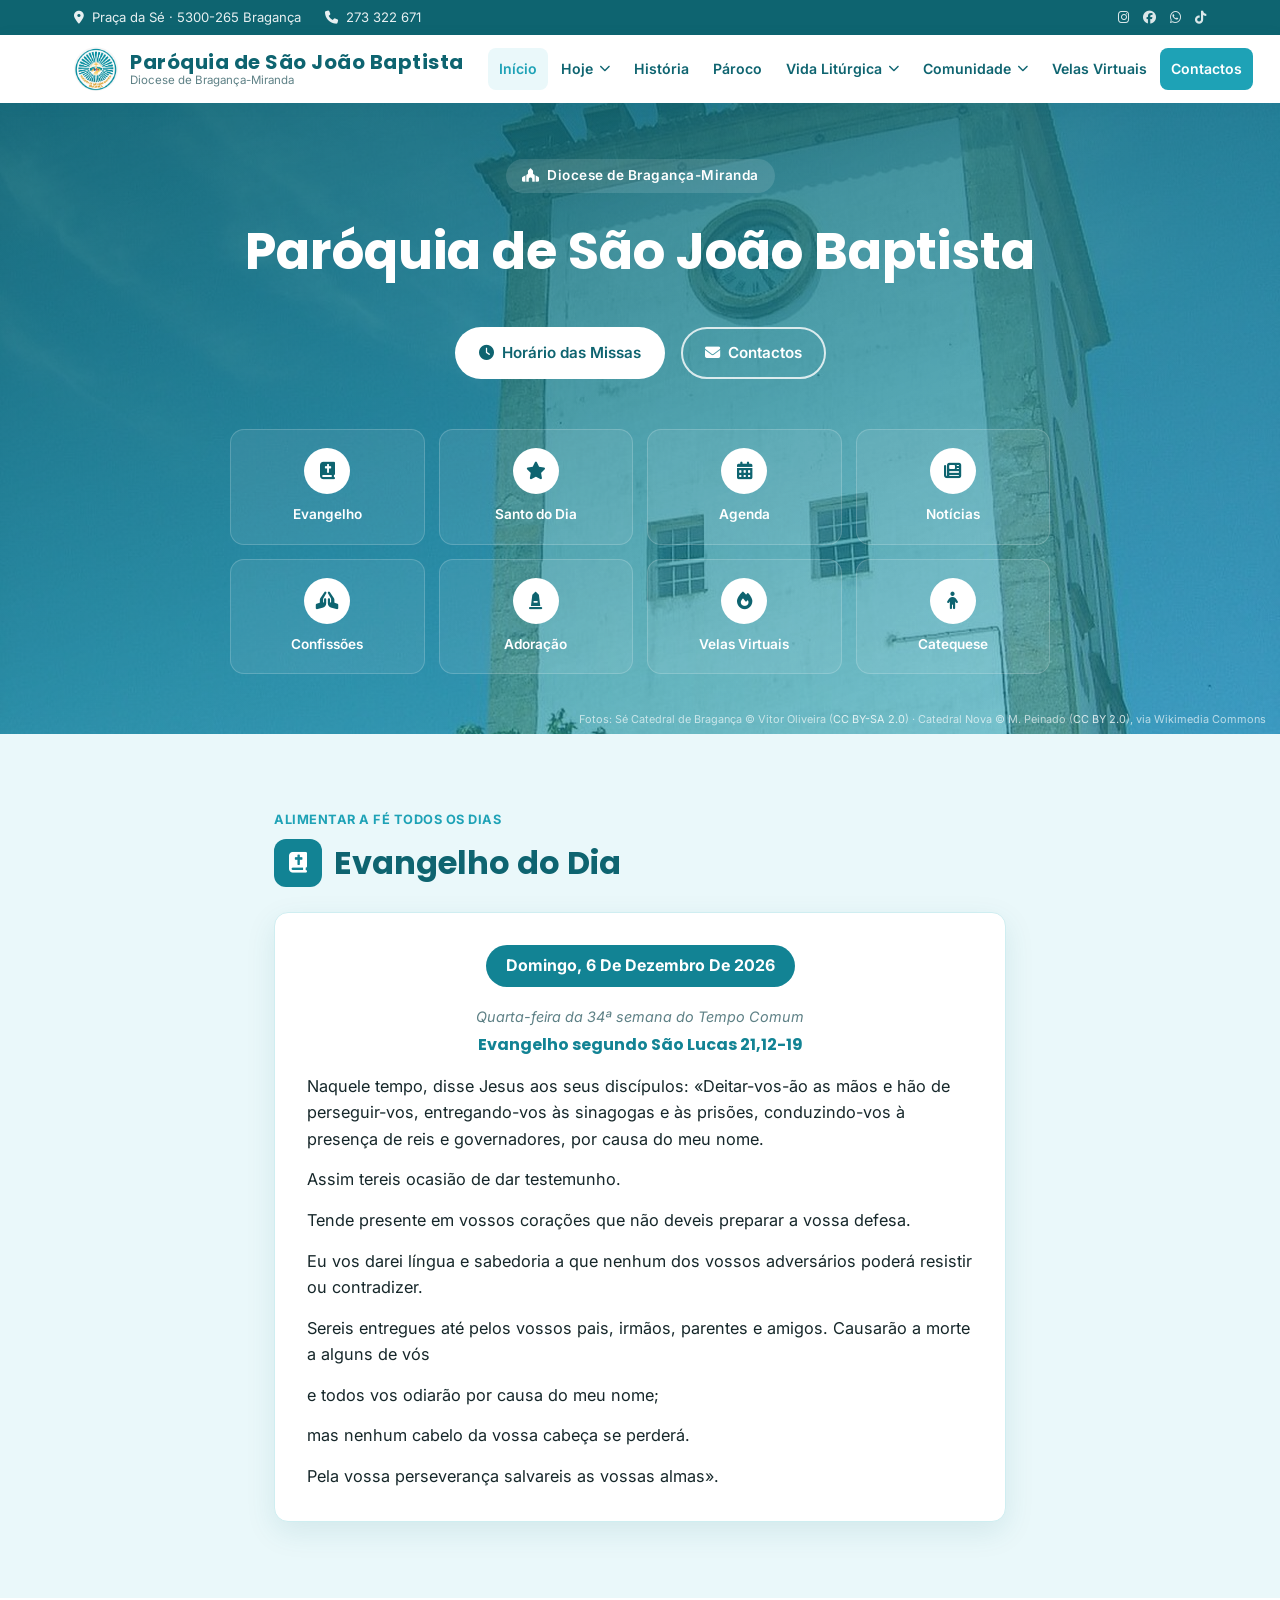
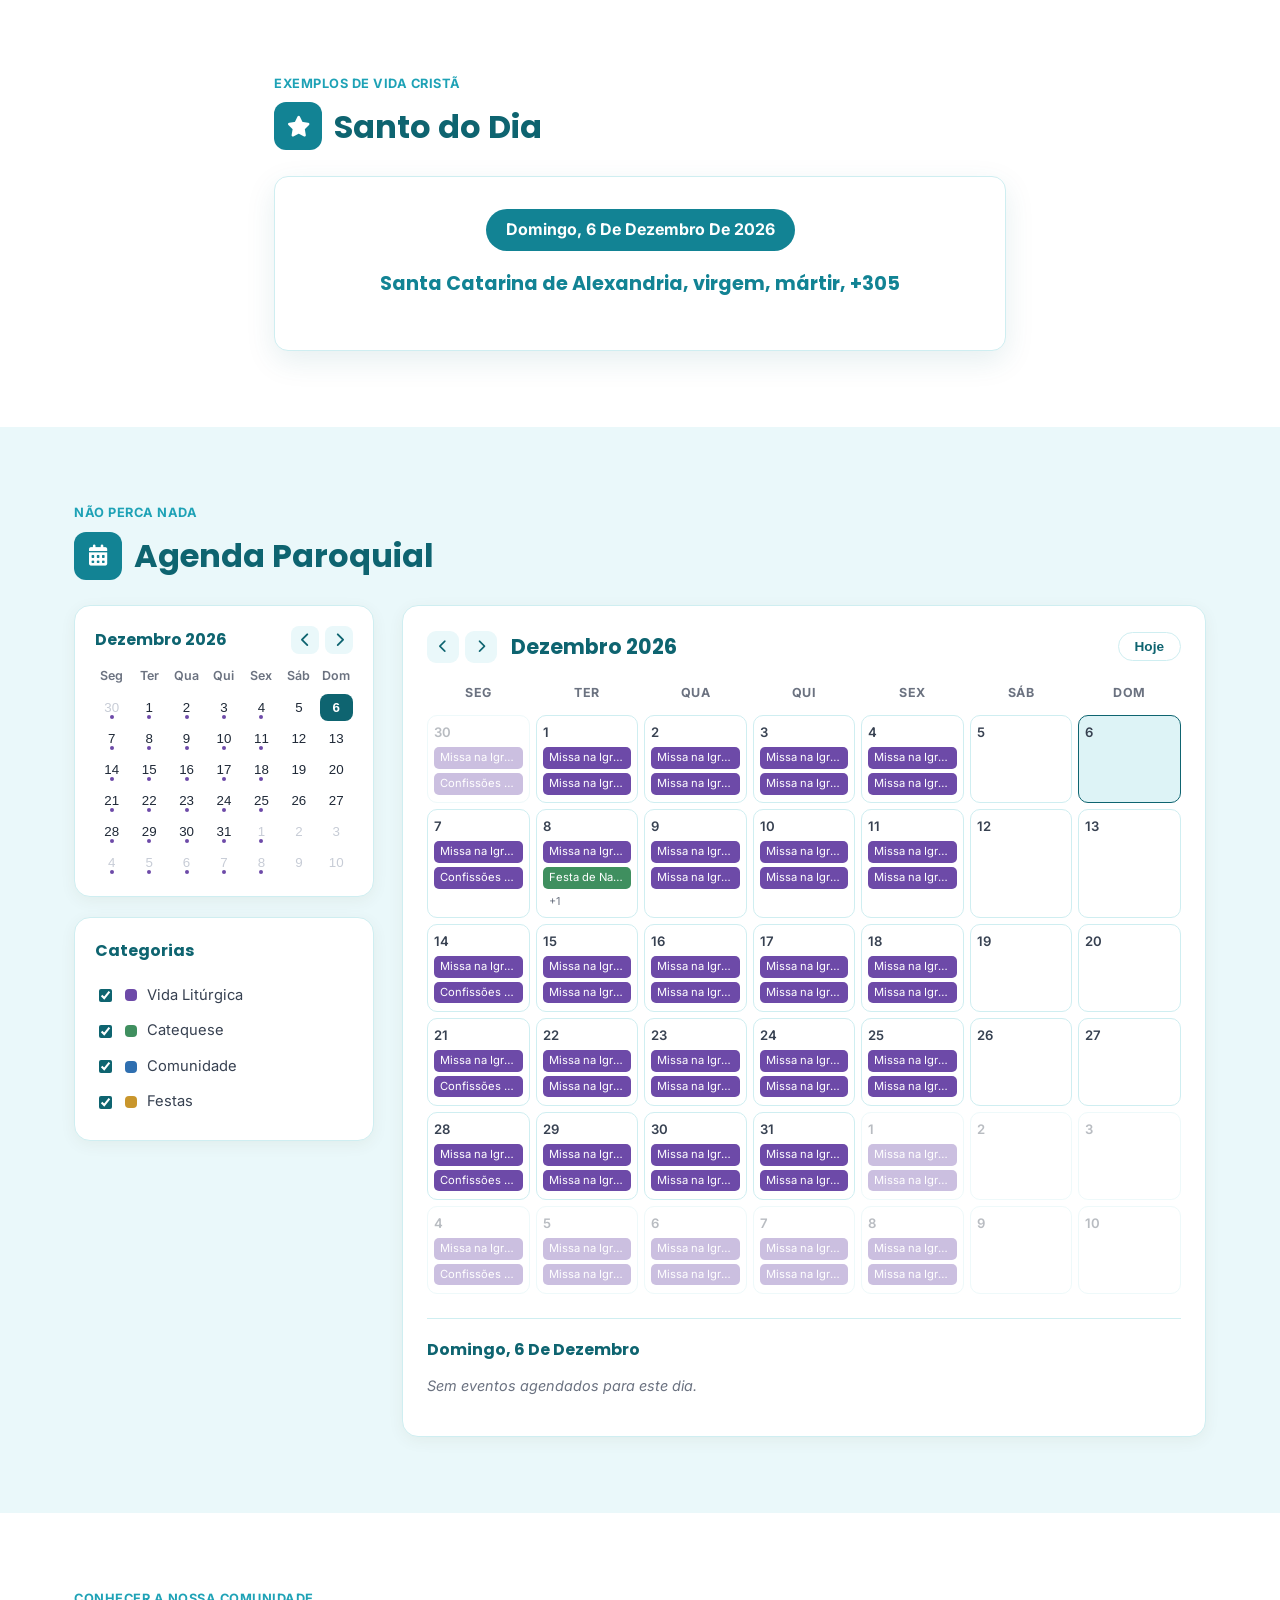
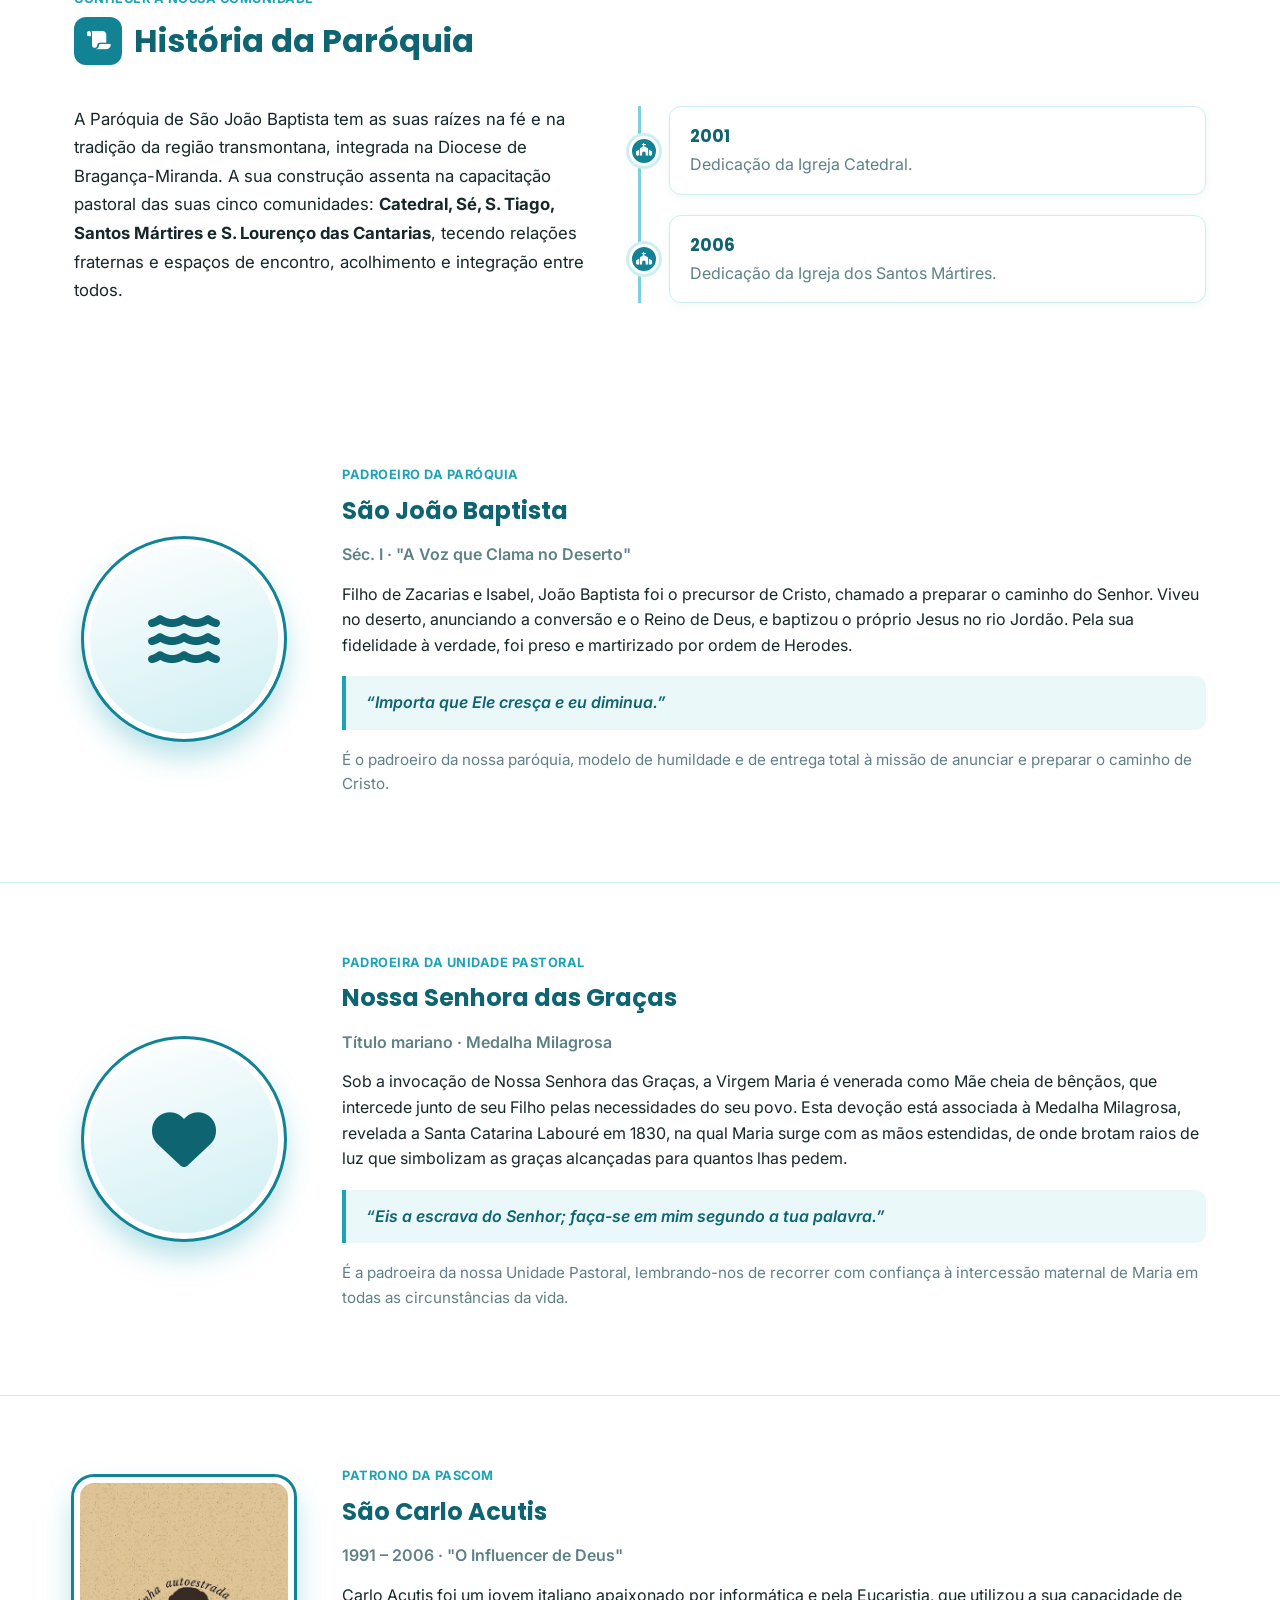
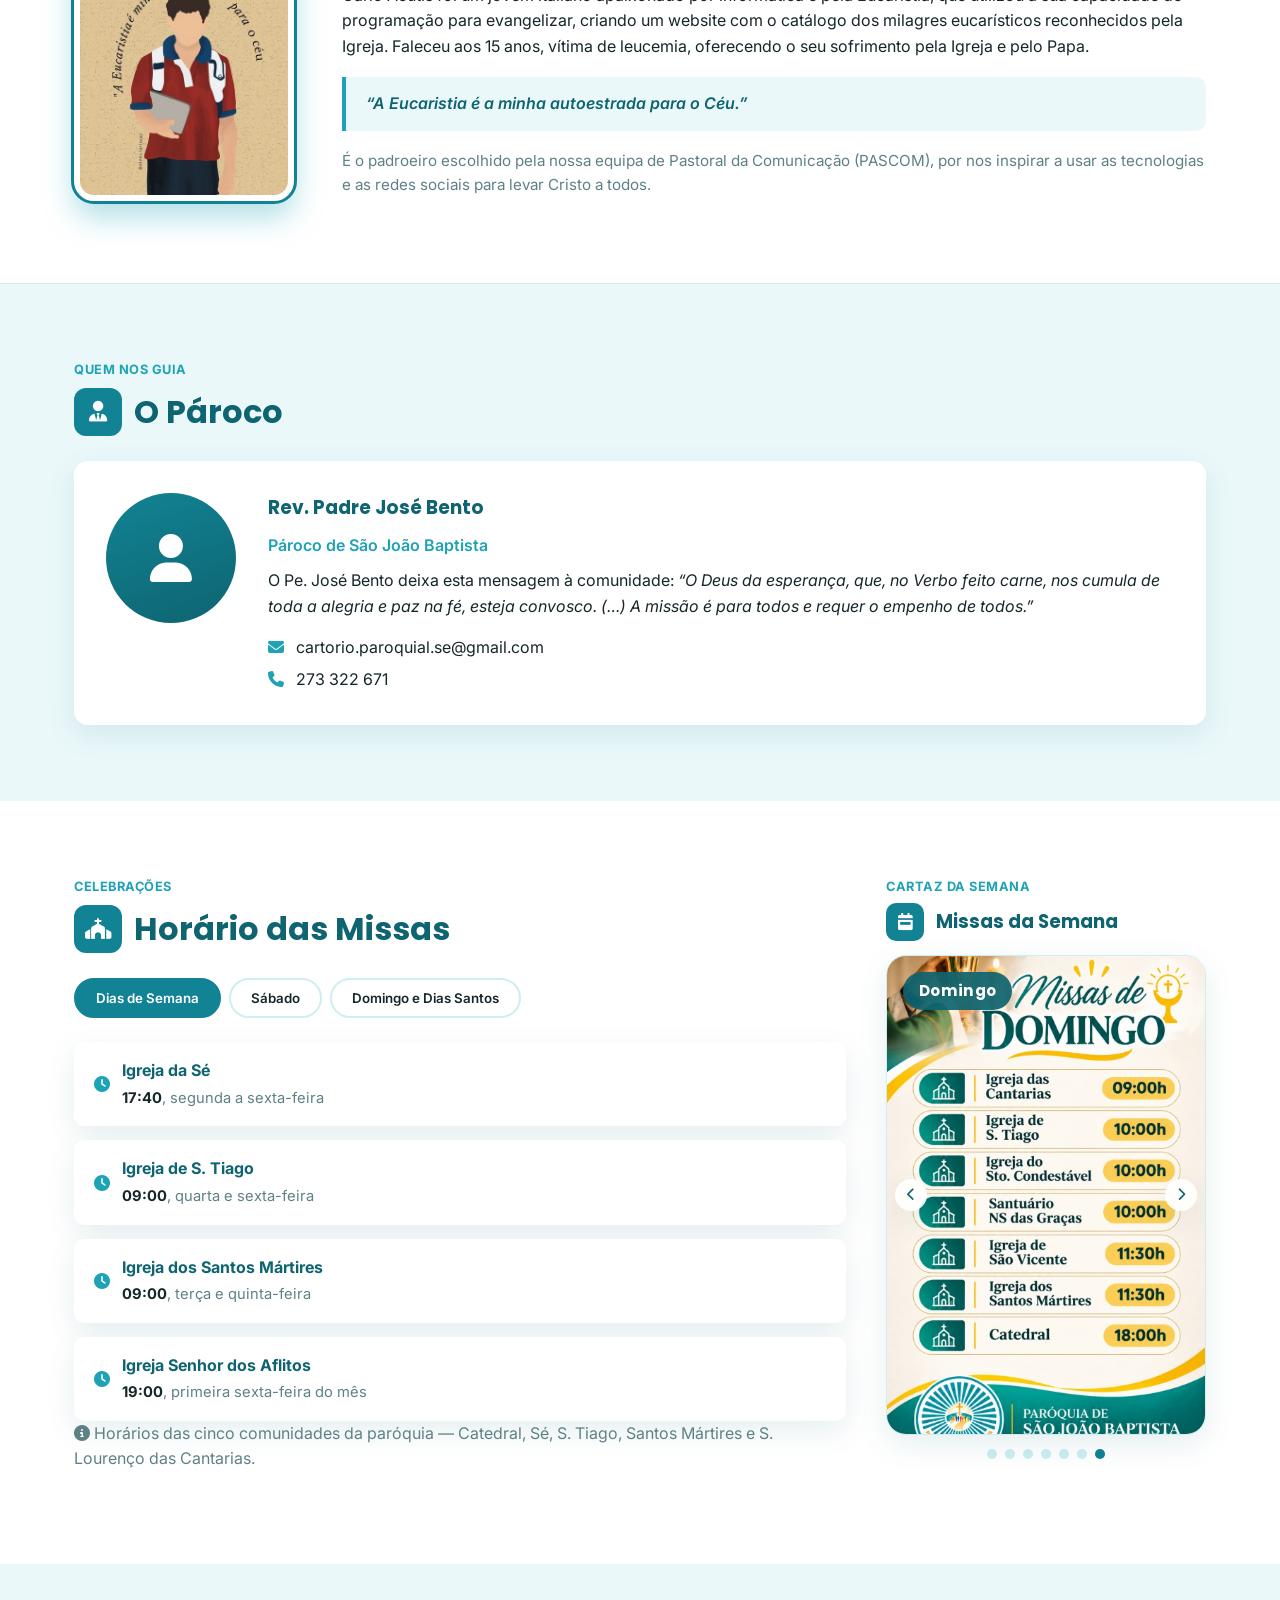
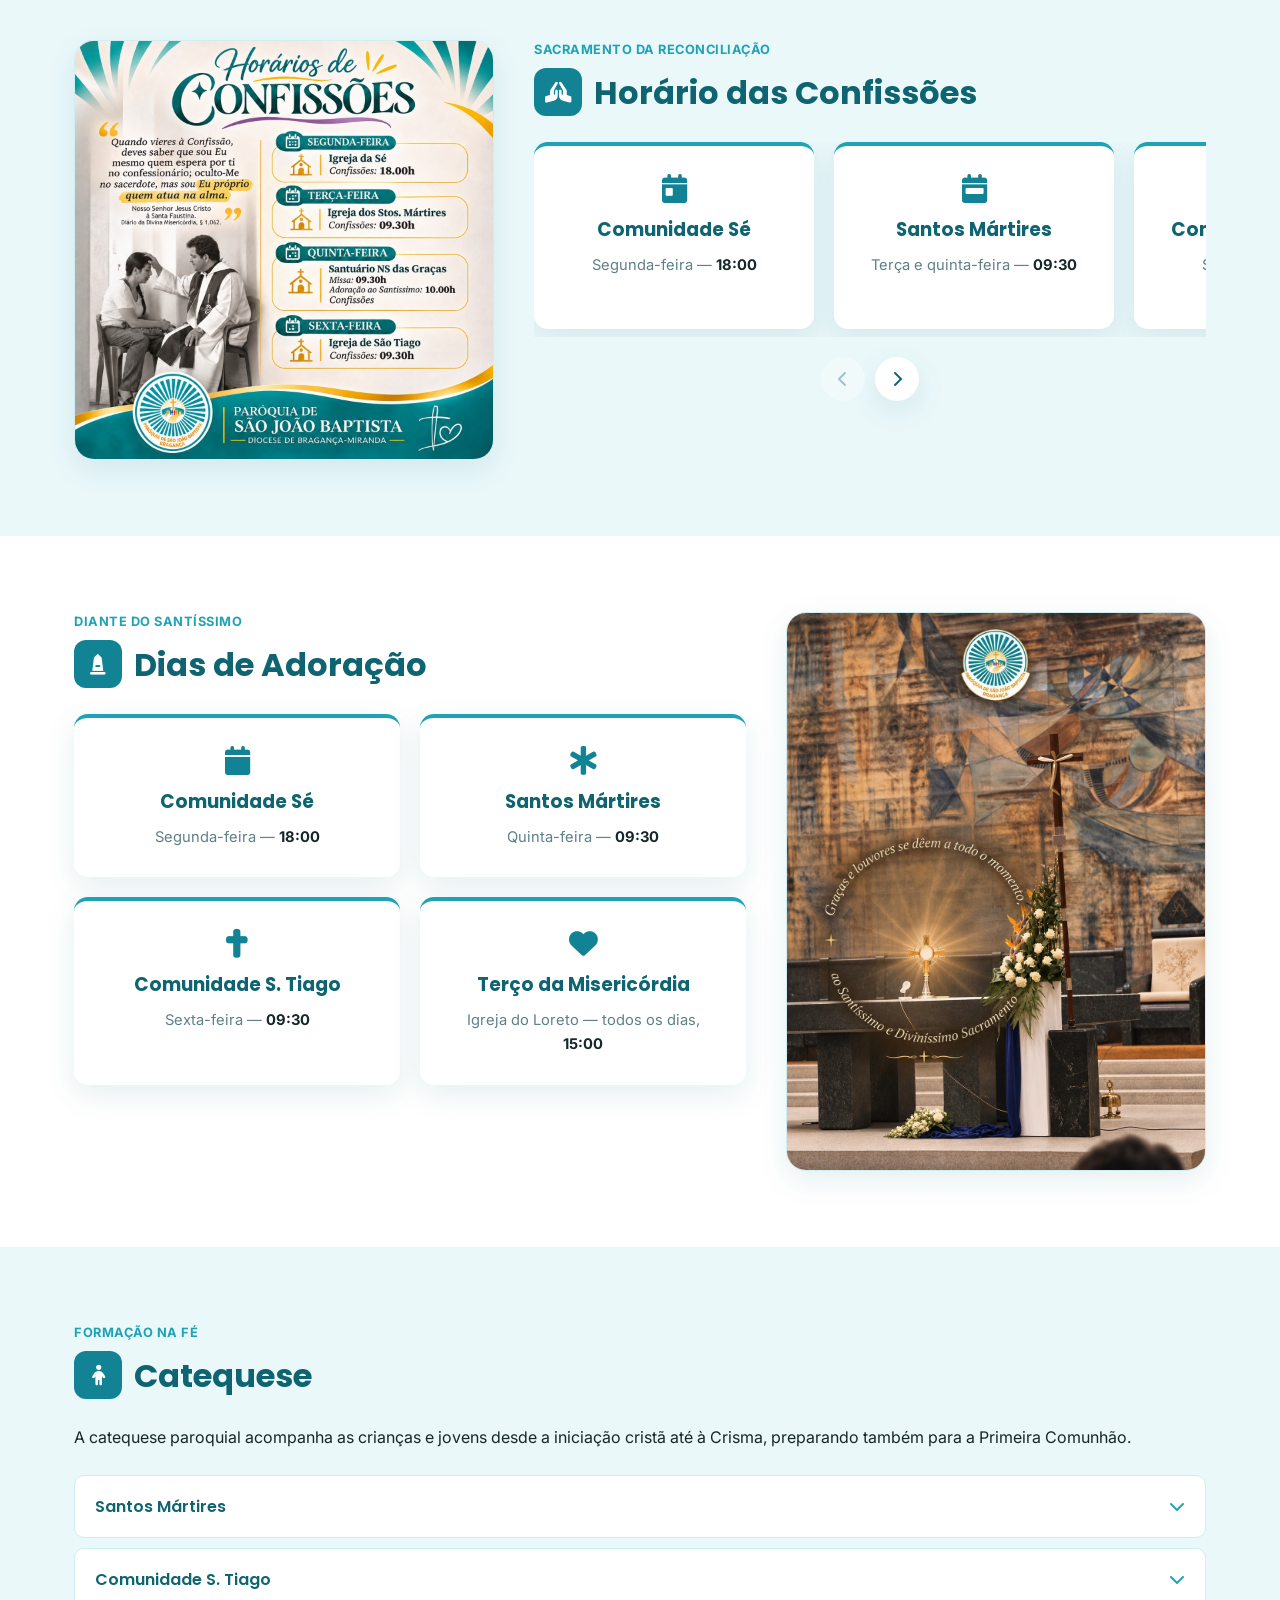
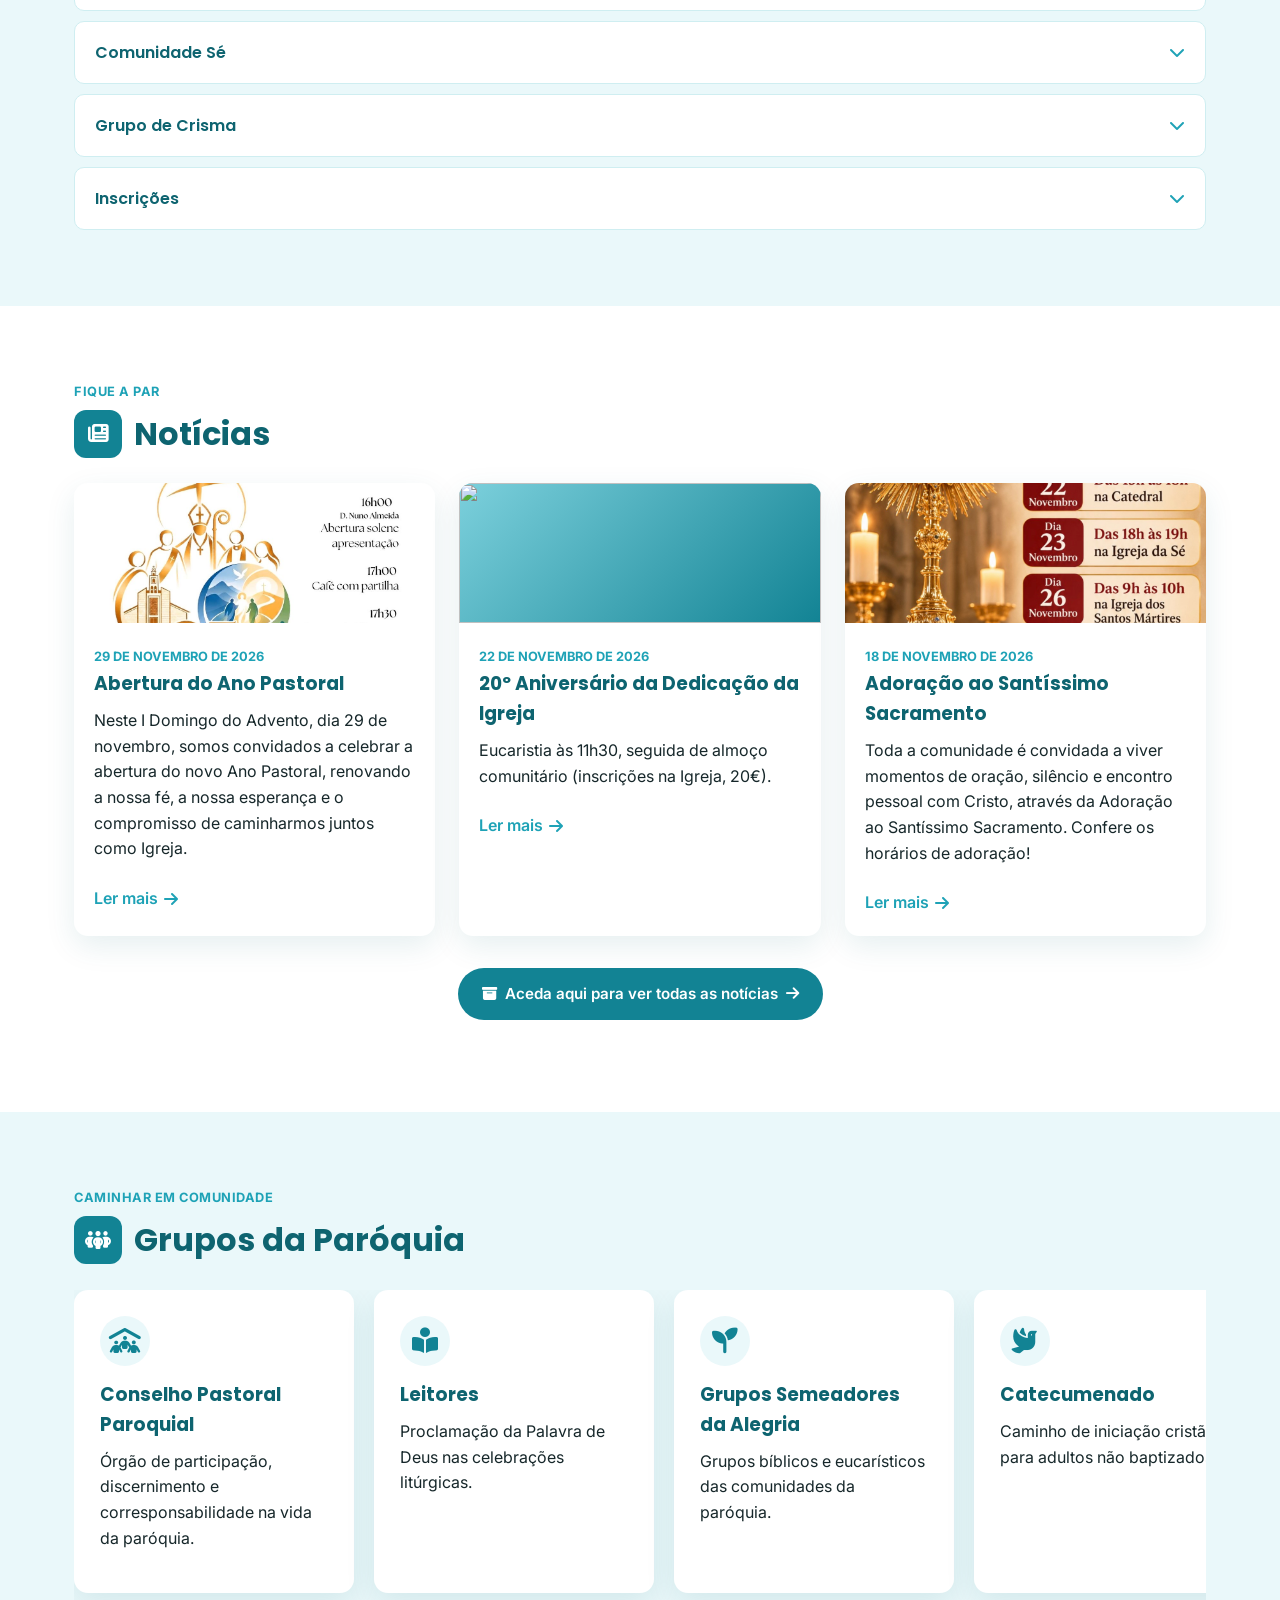
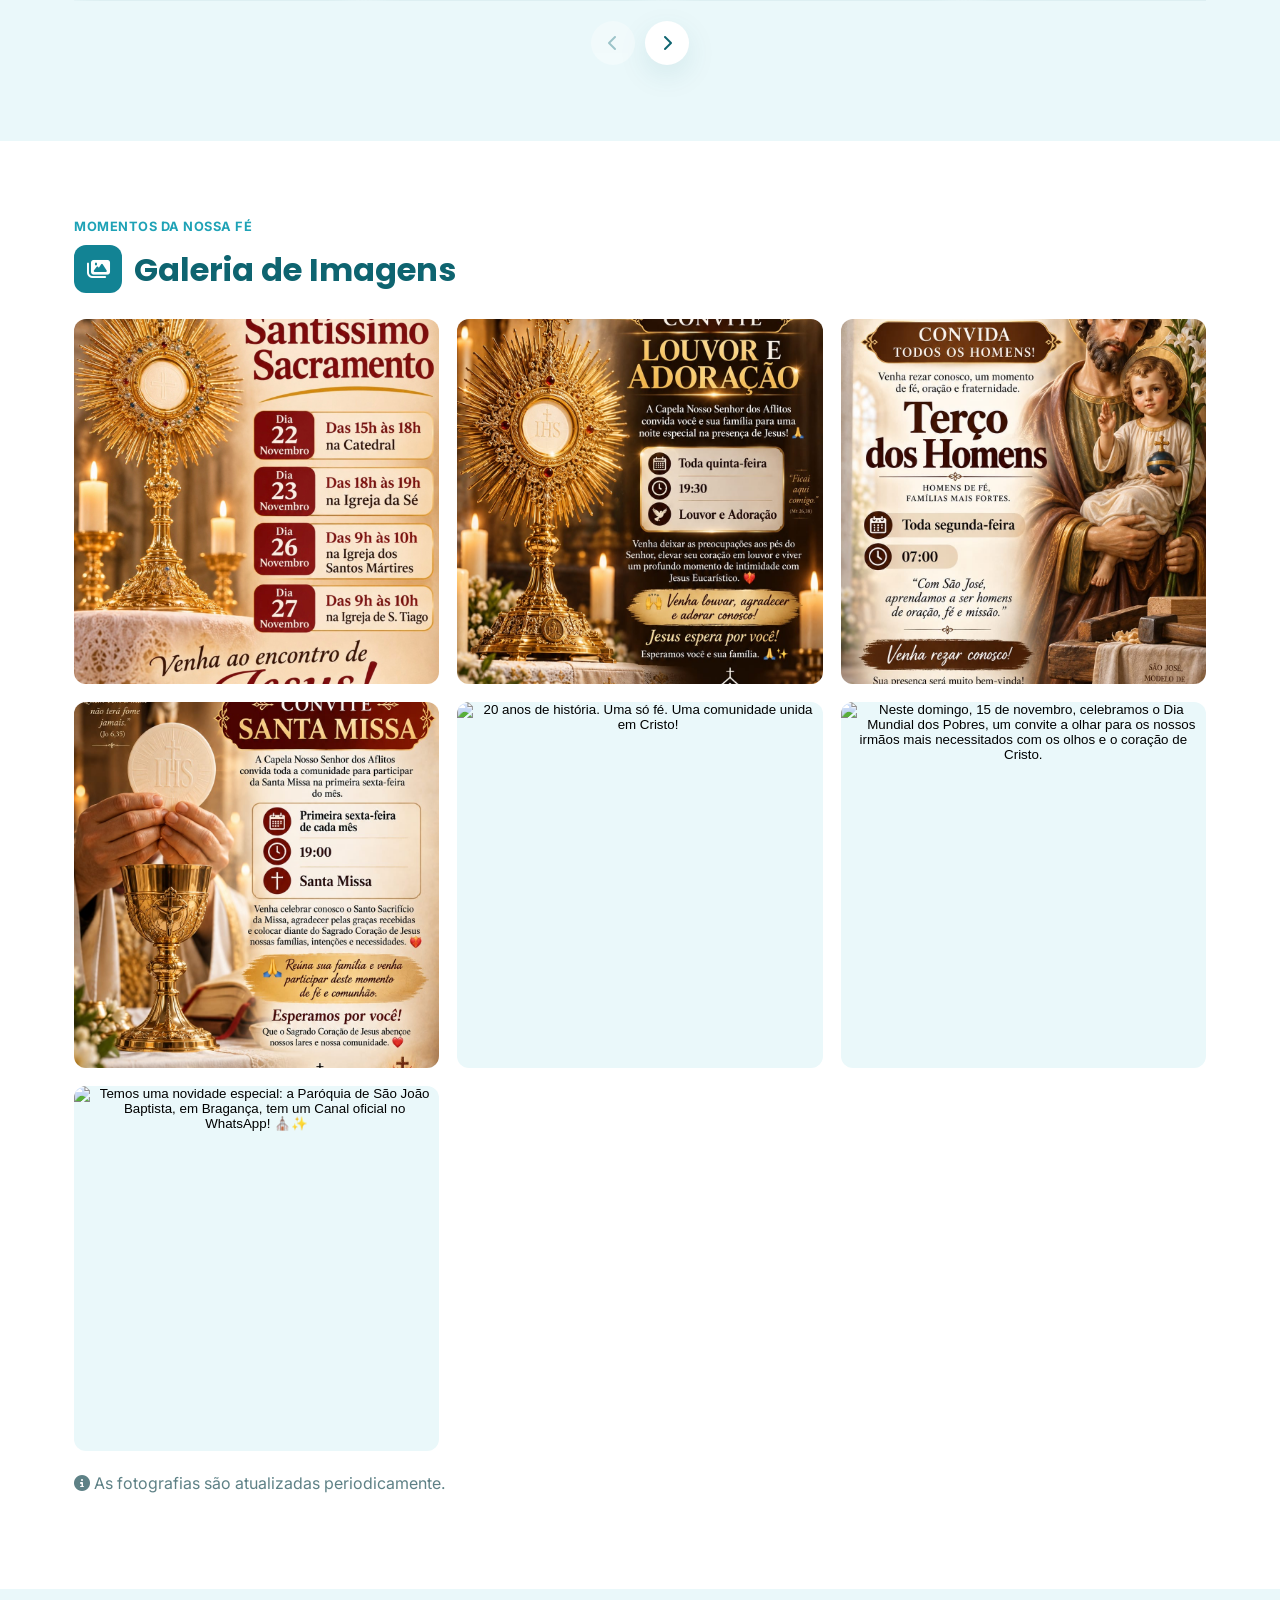
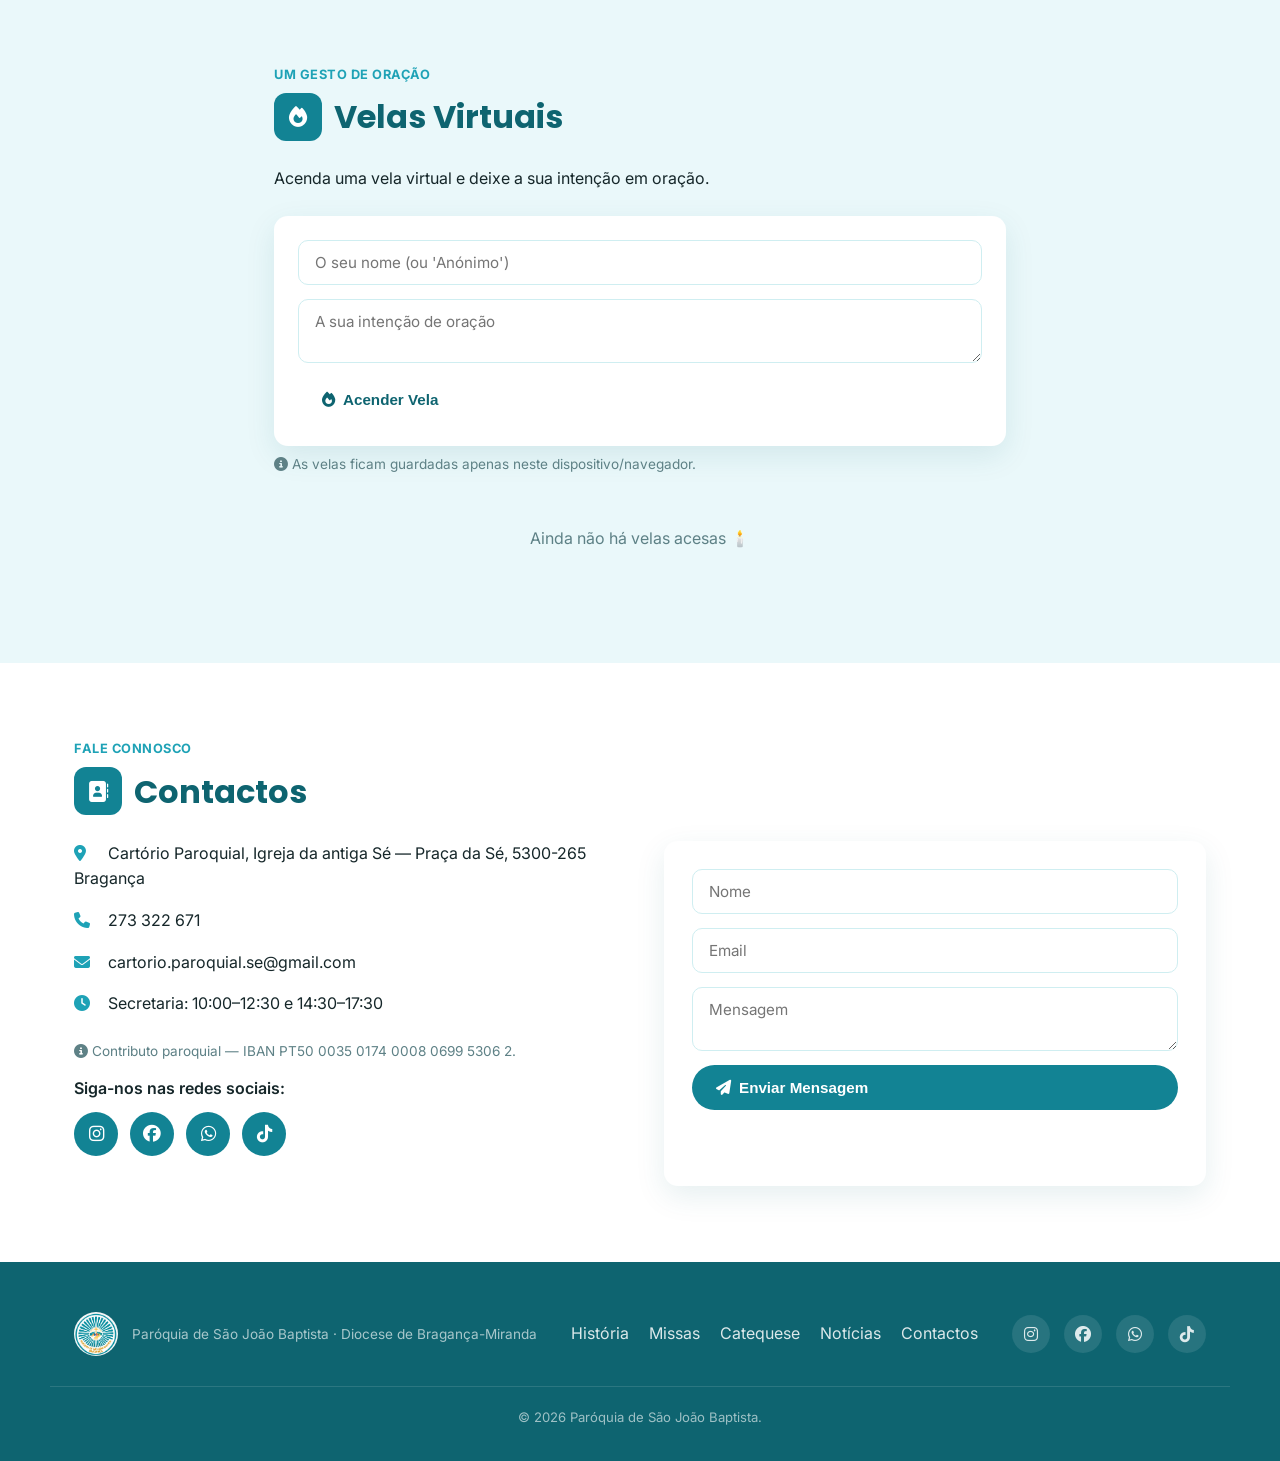
==== commit 5439e5f2: "Adicionar Nossa Senhora das Graças, padroeira da Unidade Pastoral Nova secção no mesmo modelo da de " ====
--- a/index.html
+++ b/index.html
@@ -11,6 +11,7 @@
 <link href="https://fonts.googleapis.com/css2?family=Poppins:wght@500;600;700;800&family=Inter:wght@400;500;600;700&display=swap" rel="stylesheet">
 <link rel="stylesheet" href="https://cdnjs.cloudflare.com/ajax/libs/font-awesome/6.5.2/css/all.min.css">
 <link rel="stylesheet" href="css/style.css">
+<link rel="stylesheet" href="css/calendario.css">
 </head>
 <body>
 
@@ -173,30 +174,7 @@
   <div class="container">
     <p class="section-kicker">Não perca nada</p>
     <h2 class="section-title"><i class="fa-solid fa-calendar-days icon-title"></i> Agenda Paroquial</h2>
-    <div class="agenda-list">
-      <div class="agenda-item">
-        <div class="agenda-date"><span class="day">24</span><span class="month">Jun</span></div>
-        <div class="agenda-body">
-          <h3>Festa de São João Baptista</h3>
-          <p>Solenidade do Padroeiro da paróquia.</p>
-        </div>
-      </div>
-      <div class="agenda-item">
-        <div class="agenda-date"><span class="day">19</span><span class="month">Abr</span></div>
-        <div class="agenda-body">
-          <h3>Vigília Pascal &mdash; Catedral</h3>
-          <p>Sábado Santo, com a celebração dos Sacramentos de Iniciação Cristã.</p>
-        </div>
-      </div>
-      <div class="agenda-item">
-        <div class="agenda-date"><span class="day">12</span><span class="month">Out</span></div>
-        <div class="agenda-body">
-          <h3>Festa de São Carlo Acutis</h3>
-          <p>Celebração dedicada ao patrono da PASCOM, com momento de oração para jovens.</p>
-        </div>
-      </div>
-    </div>
-    <p class="muted"><i class="fa-solid fa-circle-info"></i> Programação pastoral completa disponível junto do cartório paroquial.</p>
+    <div id="calendarioPascom"></div>
   </div>
 </section>
 
@@ -487,17 +465,37 @@
     <p class="section-kicker">Fique a par</p>
     <h2 class="section-title"><i class="fa-solid fa-newspaper icon-title"></i> Notícias</h2>
     <!-- NOTICIAS:AUTO:INICIO -->
-    <!--
-      Gerado automaticamente por .github/workflows/noticias.yml a partir
-      da Google Sheet "índice" de notícias (ver README.md, secção
-      "Notícias (artigos completos)"). Esta mensagem fica visível até
-      haver pelo menos um artigo publicado, sendo substituída
-      automaticamente a partir daí.
-    -->
-    <div class="news-grid">
-      <p class="news-empty">Ainda não há notícias publicadas. Volte em breve.</p>
-    </div>
-    <!-- NOTICIAS:AUTO:FIM -->
+      <div class="news-grid">
+      <article class="news-card">
+        <div class="news-thumb"><img src="noticias/img/2026-11-29-abertura-do-ano-pastoral-1.jpg" alt="" loading="lazy"></div>
+        <div class="news-body">
+          <span class="news-date">29 de novembro de 2026</span>
+          <h3>Abertura do Ano Pastoral</h3>
+          <p>Neste I Domingo do Advento, dia 29 de novembro, somos convidados a celebrar a abertura do novo Ano Pastoral, renovando a nossa fé, a nossa esperança e o compromisso de caminharmos juntos como Igreja.</p>
+          <a href="noticias/2026-11-29-abertura-do-ano-pastoral.html" class="news-link">Ler mais <i class="fa-solid fa-arrow-right"></i></a>
+        </div>
+      </article>
+      <article class="news-card">
+        <div class="news-thumb"><img src="noticias/img/2026-11-22-20o-aniversario-da-dedicacao-da-igreja-1.png" alt="" loading="lazy"></div>
+        <div class="news-body">
+          <span class="news-date">22 de novembro de 2026</span>
+          <h3>20º Aniversário da Dedicação da Igreja</h3>
+          <p>Eucaristia às 11h30, seguida de almoço comunitário (inscrições na Igreja, 20€).</p>
+          <a href="noticias/2026-11-22-20o-aniversario-da-dedicacao-da-igreja.html" class="news-link">Ler mais <i class="fa-solid fa-arrow-right"></i></a>
+        </div>
+      </article>
+      <article class="news-card">
+        <div class="news-thumb"><img src="noticias/img/2026-11-18-adoracao-ao-santissimo-sacramento-1.jpg" alt="" loading="lazy"></div>
+        <div class="news-body">
+          <span class="news-date">18 de novembro de 2026</span>
+          <h3>Adoração ao Santíssimo Sacramento</h3>
+          <p>Toda a comunidade é convidada a viver momentos de oração, silêncio e encontro pessoal com Cristo, através da Adoração ao Santíssimo Sacramento. Confere os horários de adoração!</p>
+          <a href="noticias/2026-11-18-adoracao-ao-santissimo-sacramento.html" class="news-link">Ler mais <i class="fa-solid fa-arrow-right"></i></a>
+        </div>
+      </article>
+      </div>
+      <p class="news-ver-todas"><a href="noticias/index.html" class="btn btn-blue"><i class="fa-solid fa-box-archive"></i> Aceda aqui para ver todas as notícias <i class="fa-solid fa-arrow-right"></i></a></p>
+      <!-- NOTICIAS:AUTO:FIM -->
   </div>
 </section>
 
@@ -663,6 +661,8 @@
 
 <button id="backToTop" class="back-to-top" aria-label="Voltar ao topo"><i class="fa-solid fa-arrow-up"></i></button>
 
+<script src="js/eventos.js"></script>
+<script src="js/calendario.js"></script>
 <script src="js/galeria.js"></script>
 <script src="js/missas-semana.js"></script>
 <script src="js/script.js"></script>
--- a/css/calendario.css
+++ b/css/calendario.css
@@ -0,0 +1,299 @@
+/* =========================================================
+   PASCOM · Agenda / Calendário — estilos
+   Namespace .cal-* para não colidir com o style.css existente
+   ========================================================= */
+
+.cal-wrap {
+  --cal-azul: #0e6470;
+  --cal-azul-claro: #1ea2b6;
+  --cal-dourado: #c9962c;
+  --cal-verde: #3f8f5f;
+  --cal-roxo: #6d4aa8;
+  --cal-bg-card: #ffffff;
+  --cal-borda: #cfeef1;
+  --cal-texto-muted: #6b7280;
+
+  display: grid;
+  grid-template-columns: 300px 1fr;
+  gap: 28px;
+  align-items: start;
+}
+
+@media (max-width: 900px) {
+  .cal-wrap { grid-template-columns: 1fr; }
+}
+
+/* ---------- Painel lateral ---------- */
+.cal-side {
+  display: flex;
+  flex-direction: column;
+  gap: 20px;
+}
+
+.cal-card {
+  background: var(--cal-bg-card);
+  border: 1px solid var(--cal-borda);
+  border-radius: 16px;
+  padding: 20px;
+  box-shadow: 0 4px 16px rgba(92, 68, 18, 0.06);
+}
+
+.cal-card h3 {
+  font-family: 'Poppins', sans-serif;
+  font-size: 1rem;
+  color: var(--cal-azul);
+  margin: 0 0 14px;
+}
+
+/* Mini calendário */
+.cal-mini-header {
+  display: flex;
+  align-items: center;
+  justify-content: space-between;
+  margin-bottom: 12px;
+}
+.cal-mini-header strong {
+  font-family: 'Poppins', sans-serif;
+  color: var(--cal-azul);
+  text-transform: capitalize;
+}
+.cal-mini-nav {
+  display: flex;
+  gap: 6px;
+}
+.cal-mini-nav button {
+  border: none;
+  background: #eaf8fa;
+  color: var(--cal-azul);
+  width: 28px;
+  height: 28px;
+  border-radius: 8px;
+  cursor: pointer;
+  font-size: 0.9rem;
+}
+.cal-mini-nav button:hover { background: #cdeef2; }
+
+.cal-mini-grid {
+  display: grid;
+  grid-template-columns: repeat(7, minmax(0, 1fr));
+  gap: 4px;
+  text-align: center;
+  font-size: 0.78rem;
+}
+.cal-mini-grid .cal-dow {
+  color: var(--cal-texto-muted);
+  font-weight: 600;
+  padding-bottom: 4px;
+}
+.cal-mini-grid button {
+  border: none;
+  background: transparent;
+  padding: 6px 0;
+  border-radius: 8px;
+  cursor: pointer;
+  color: #1f2937;
+  position: relative;
+}
+.cal-mini-grid button.cal-outro-mes { color: #c7ccd6; }
+.cal-mini-grid button.cal-hoje { font-weight: 700; color: var(--cal-azul-claro); }
+.cal-mini-grid button.cal-selecionado { background: var(--cal-azul); color: #fff; }
+.cal-mini-grid button:hover:not(.cal-selecionado) { background: #eaf8fa; }
+.cal-mini-dot {
+  position: absolute;
+  bottom: 2px;
+  left: 50%;
+  transform: translateX(-50%);
+  width: 4px;
+  height: 4px;
+  border-radius: 50%;
+}
+
+/* Categorias */
+.cal-legenda-item {
+  display: flex;
+  align-items: center;
+  gap: 10px;
+  padding: 6px 0;
+  font-size: 0.92rem;
+  color: #374151;
+  cursor: pointer;
+  user-select: none;
+}
+.cal-legenda-dot {
+  width: 12px;
+  height: 12px;
+  border-radius: 4px;
+  flex-shrink: 0;
+}
+.cal-legenda-item input { accent-color: var(--cal-azul); }
+.cal-legenda-item.cal-off { opacity: 0.4; }
+
+/* ---------- Área principal ---------- */
+.cal-main {
+  background: var(--cal-bg-card);
+  border: 1px solid var(--cal-borda);
+  border-radius: 16px;
+  padding: 24px;
+  box-shadow: 0 4px 16px rgba(92, 68, 18, 0.06);
+}
+
+.cal-main-header {
+  display: flex;
+  align-items: center;
+  gap: 14px;
+  margin-bottom: 20px;
+  flex-wrap: wrap;
+}
+.cal-main-header h3 {
+  font-family: 'Poppins', sans-serif;
+  font-size: 1.3rem;
+  color: var(--cal-azul);
+  margin: 0;
+  text-transform: capitalize;
+}
+.cal-main-nav {
+  display: flex;
+  gap: 6px;
+}
+.cal-main-nav button {
+  border: none;
+  background: #eaf8fa;
+  color: var(--cal-azul);
+  width: 32px;
+  height: 32px;
+  border-radius: 9px;
+  cursor: pointer;
+}
+.cal-main-nav button:hover { background: #cdeef2; }
+.cal-hoje-btn {
+  margin-left: auto;
+  border: 1px solid var(--cal-borda);
+  background: #fff;
+  color: var(--cal-azul);
+  border-radius: 999px;
+  padding: 6px 16px;
+  font-size: 0.85rem;
+  cursor: pointer;
+  font-weight: 600;
+}
+.cal-hoje-btn:hover { background: #eaf8fa; }
+
+/* Grelha do mês */
+.cal-grid {
+  display: grid;
+  grid-template-columns: repeat(7, minmax(0, 1fr));
+  gap: 6px;
+}
+.cal-grid .cal-dow {
+  text-align: center;
+  font-size: 0.78rem;
+  font-weight: 700;
+  color: var(--cal-texto-muted);
+  padding-bottom: 6px;
+  text-transform: uppercase;
+  letter-spacing: 0.04em;
+}
+.cal-dia {
+  min-height: 88px;
+  min-width: 0;
+  border: 1px solid var(--cal-borda);
+  border-radius: 10px;
+  padding: 6px;
+  cursor: pointer;
+  transition: background 0.15s;
+  display: flex;
+  flex-direction: column;
+  gap: 4px;
+}
+.cal-dia:hover { background: #fdf9ee; }
+.cal-dia.cal-outro-mes { opacity: 0.35; }
+.cal-dia.cal-hoje { border-color: var(--cal-azul-claro); }
+.cal-dia.cal-selecionado { background: #ddf3f6; border-color: var(--cal-azul); }
+.cal-dia-num {
+  font-size: 0.82rem;
+  font-weight: 600;
+  color: #374151;
+}
+.cal-dia-evento {
+  display: block;
+  max-width: 100%;
+  font-size: 0.7rem;
+  padding: 2px 6px;
+  border-radius: 5px;
+  color: #fff;
+  overflow: hidden;
+  text-overflow: ellipsis;
+  white-space: nowrap;
+}
+.cal-dia-mais {
+  font-size: 0.68rem;
+  color: var(--cal-texto-muted);
+  padding-left: 6px;
+}
+
+@media (max-width: 640px) {
+  .cal-dia { min-height: 56px; }
+  .cal-dia-evento { display: none; }
+  .cal-dia.cal-tem-eventos .cal-dia-num::after {
+    content: '';
+    display: inline-block;
+    width: 5px;
+    height: 5px;
+    border-radius: 50%;
+    background: var(--cal-azul-claro);
+    margin-left: 4px;
+    vertical-align: middle;
+  }
+}
+
+/* Lista de eventos do dia selecionado */
+.cal-lista {
+  margin-top: 24px;
+  border-top: 1px solid var(--cal-borda);
+  padding-top: 18px;
+}
+.cal-lista h4 {
+  font-family: 'Poppins', sans-serif;
+  color: var(--cal-azul);
+  margin: 0 0 12px;
+  text-transform: capitalize;
+}
+.cal-evento-item {
+  display: flex;
+  gap: 12px;
+  padding: 12px;
+  border-radius: 10px;
+  background: #fdf9ee;
+  margin-bottom: 8px;
+  border-left: 4px solid var(--cal-azul-claro);
+}
+.cal-evento-hora {
+  font-weight: 700;
+  color: var(--cal-azul);
+  font-size: 0.85rem;
+  white-space: nowrap;
+}
+.cal-evento-corpo h5 {
+  margin: 0 0 2px;
+  font-size: 0.95rem;
+  color: #1f2937;
+}
+.cal-evento-corpo p {
+  margin: 0;
+  font-size: 0.82rem;
+  color: var(--cal-texto-muted);
+}
+.cal-evento-cartaz-link { display: inline-block; margin-top: 8px; }
+.cal-evento-cartaz {
+  max-width: 140px;
+  max-height: 140px;
+  border-radius: 8px;
+  display: block;
+  transition: transform .2s;
+}
+.cal-evento-cartaz-link:hover .cal-evento-cartaz { transform: scale(1.04); }
+.cal-vazio {
+  color: var(--cal-texto-muted);
+  font-size: 0.9rem;
+  font-style: italic;
+}
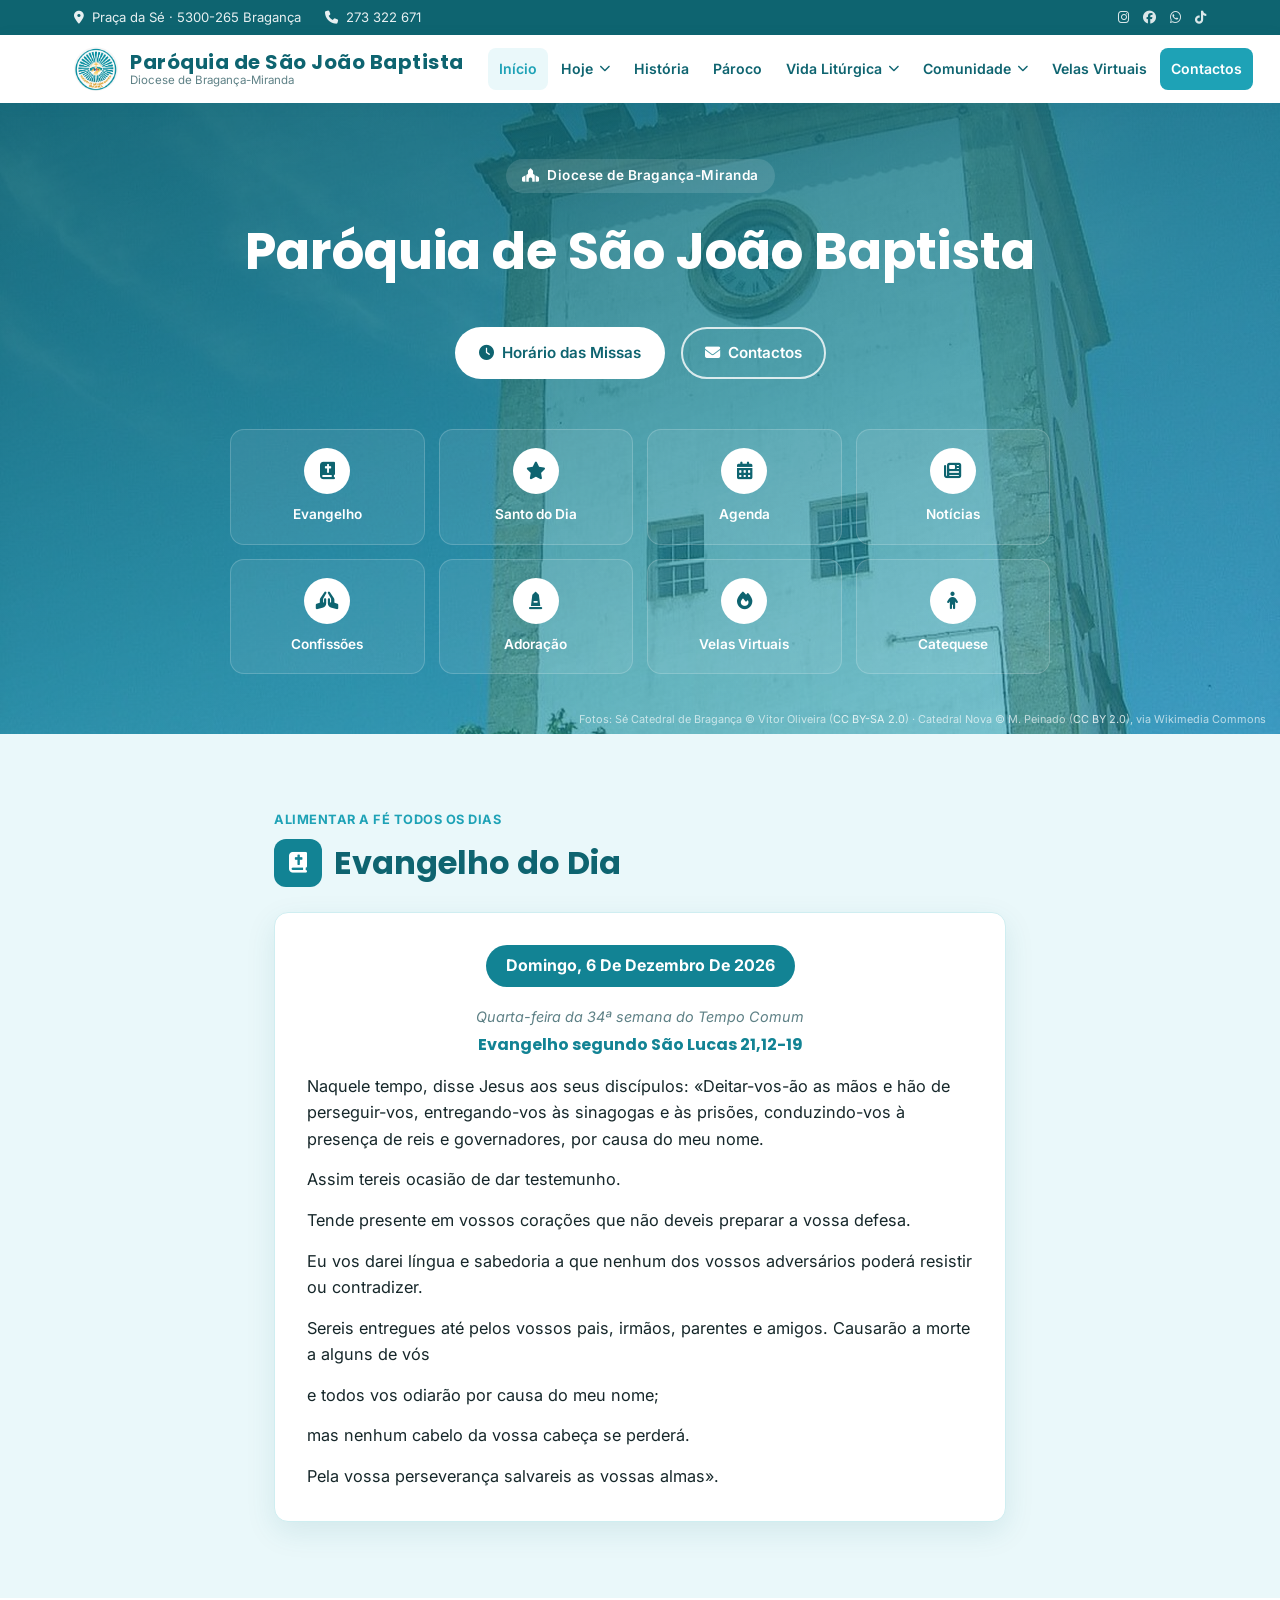
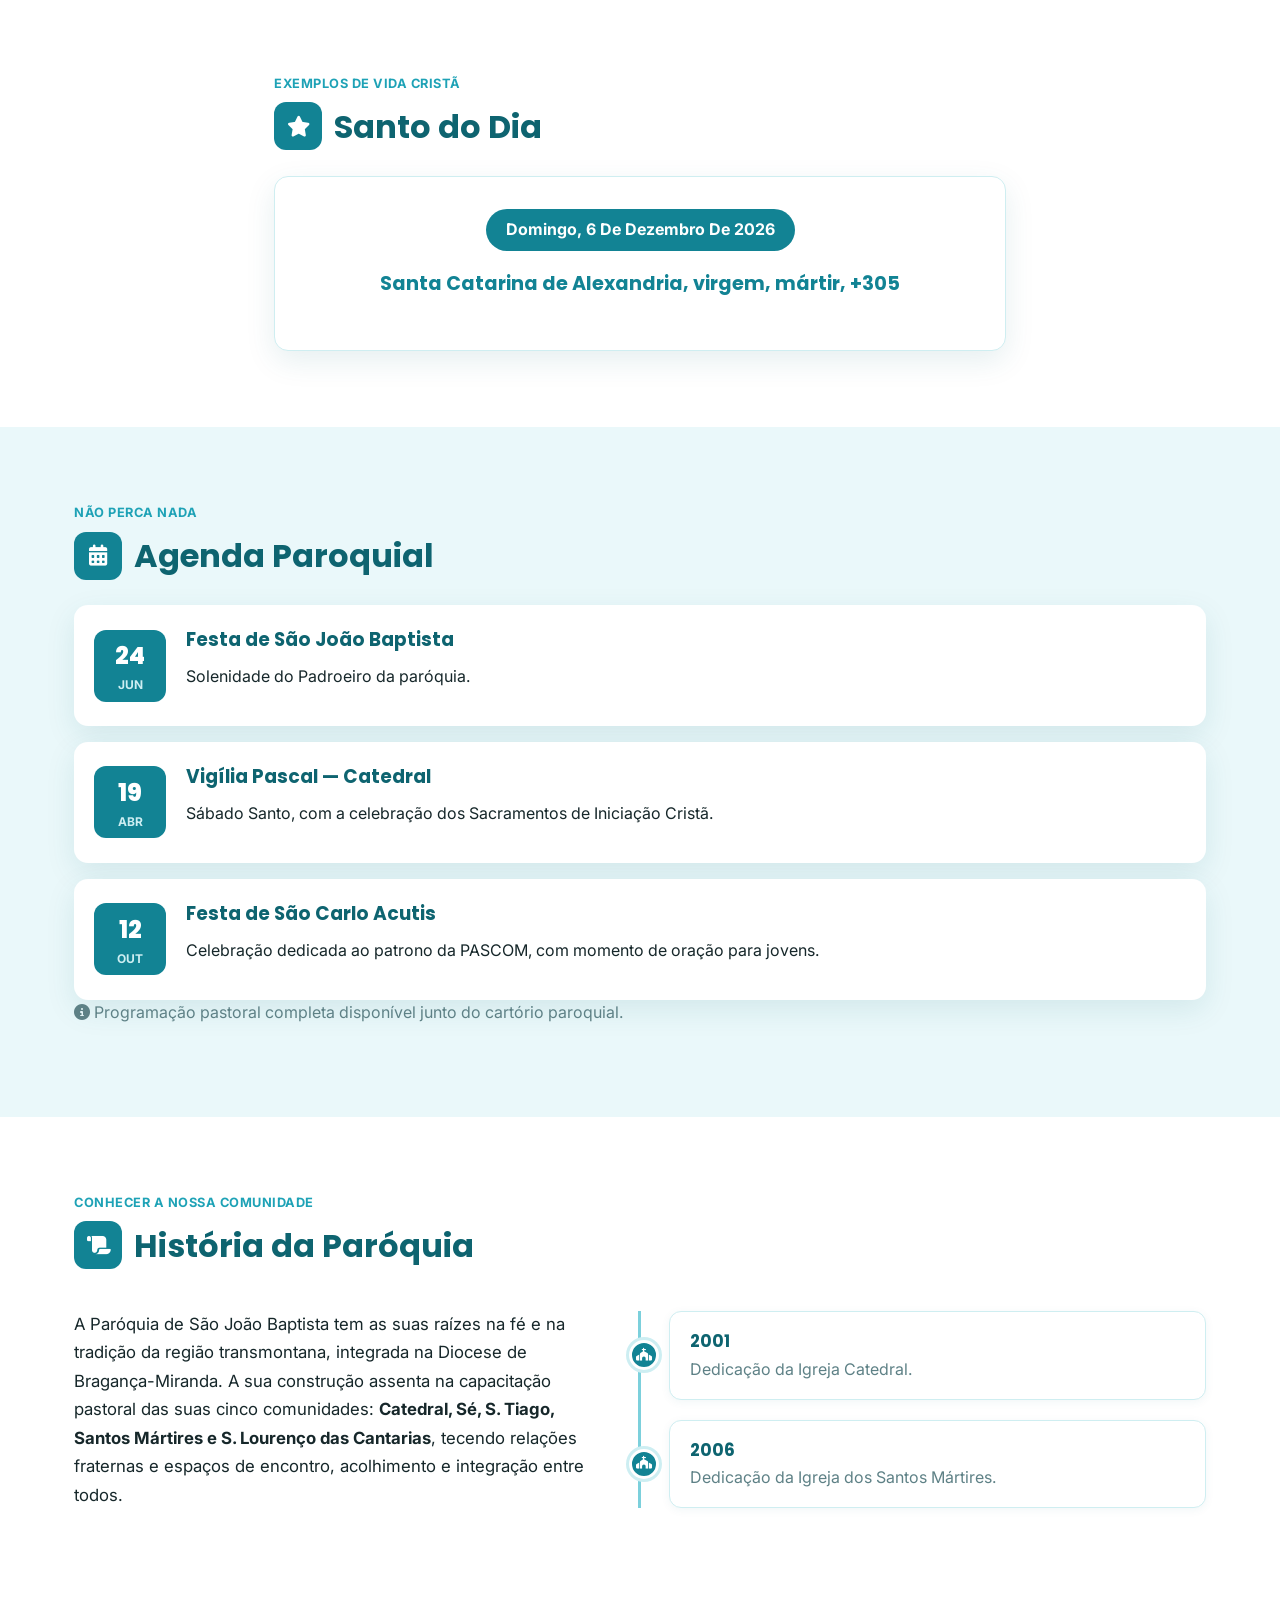
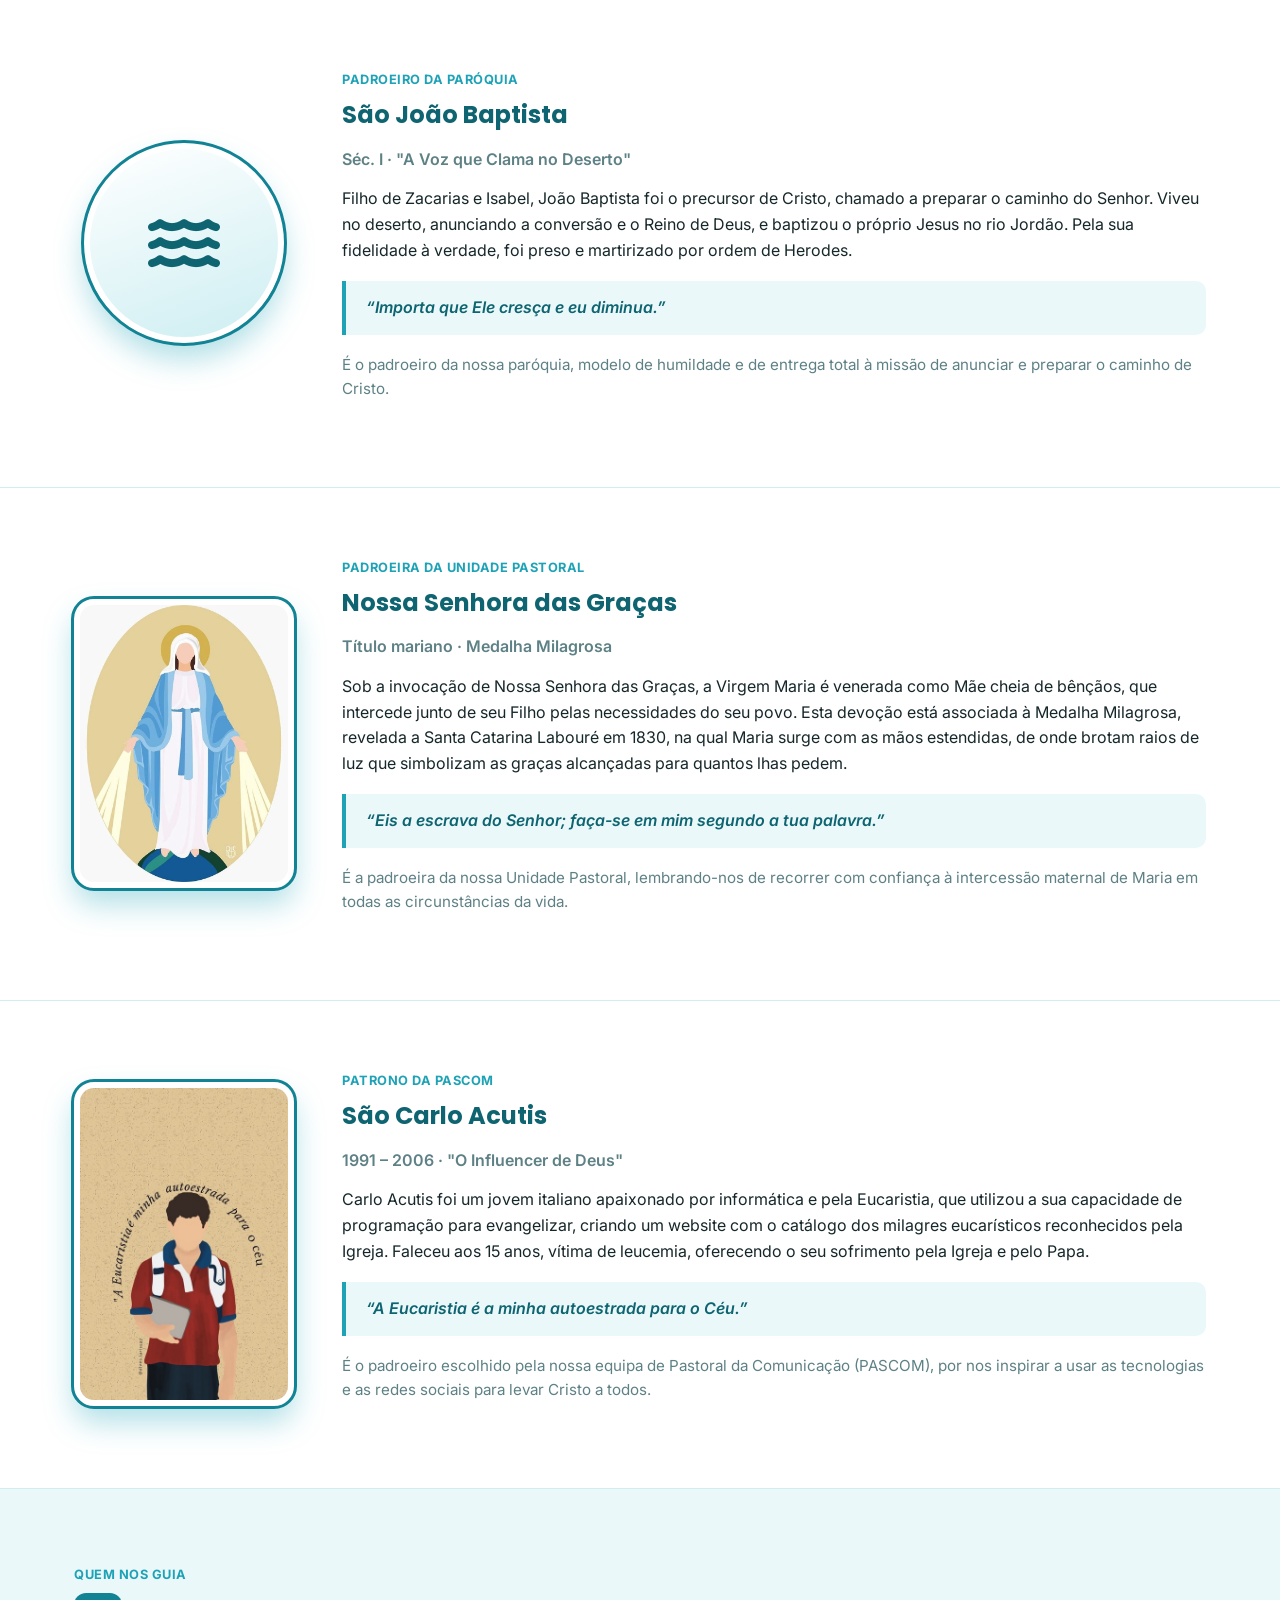
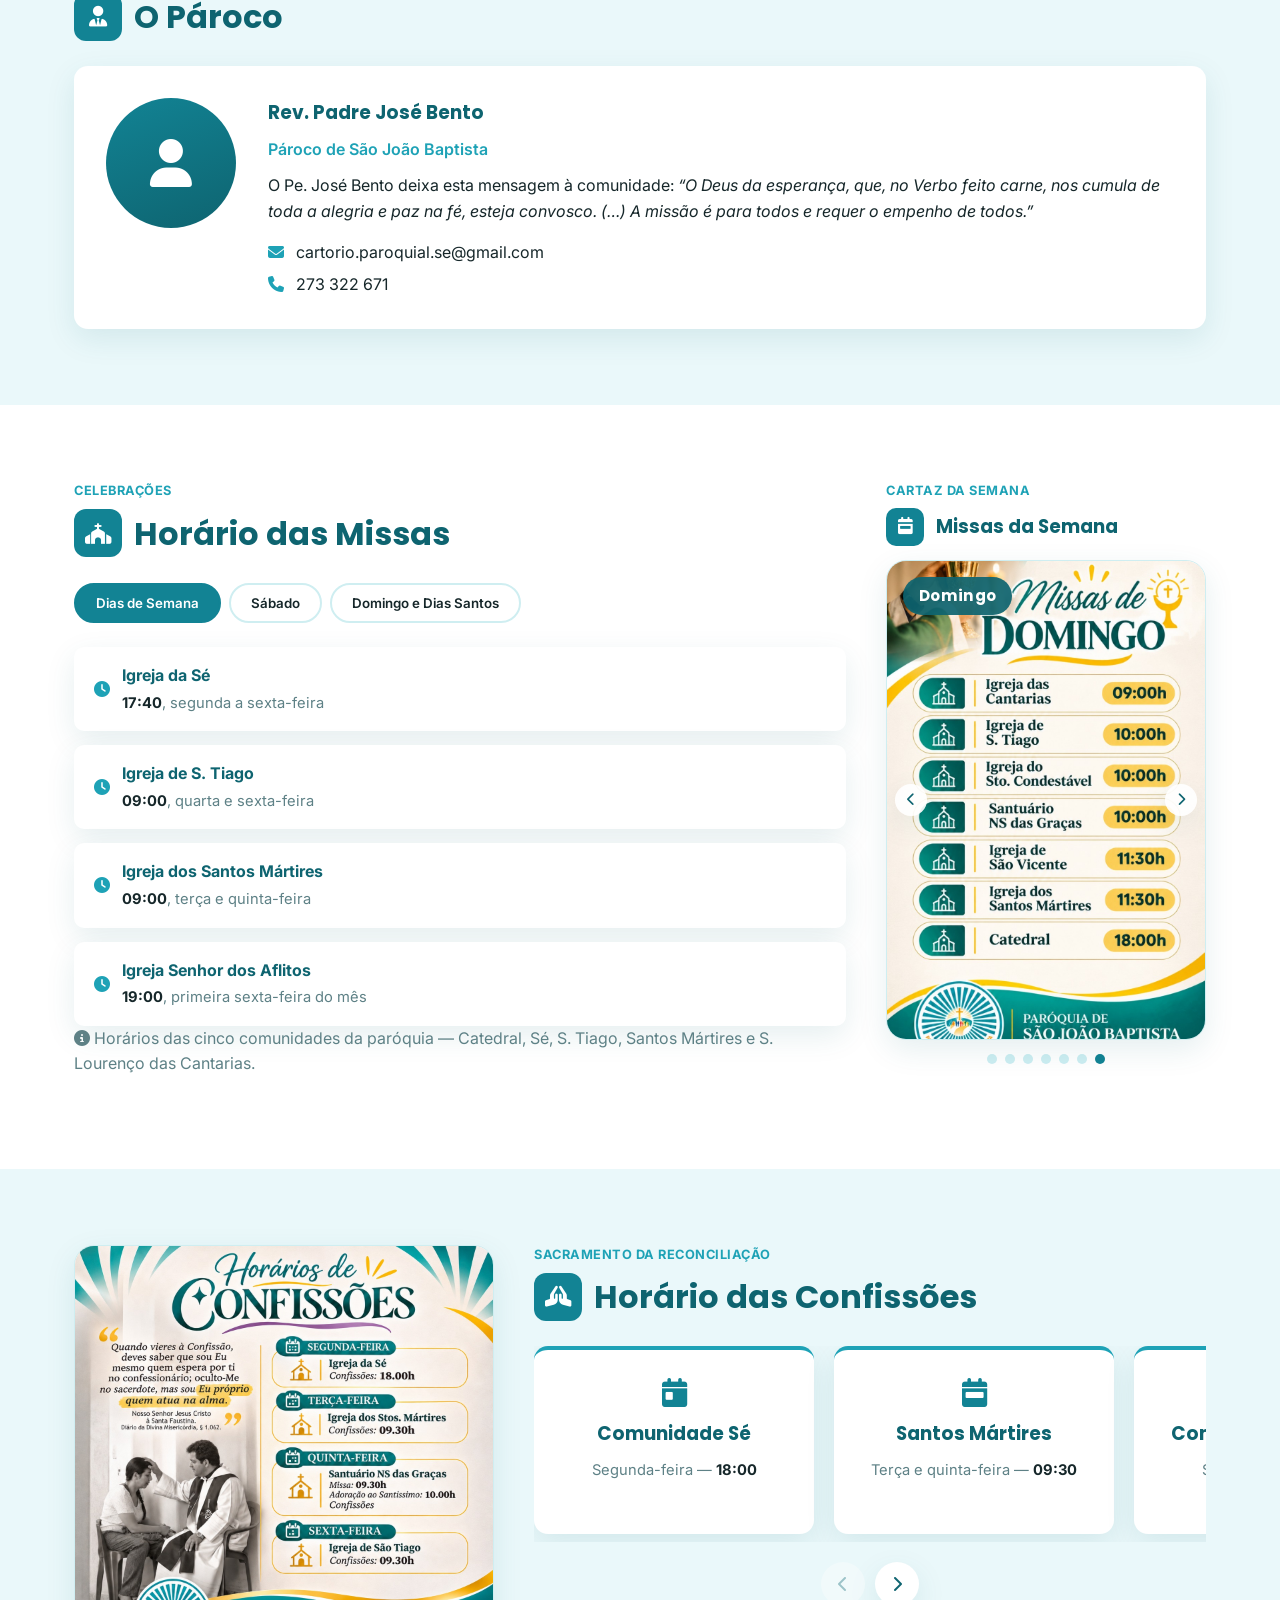
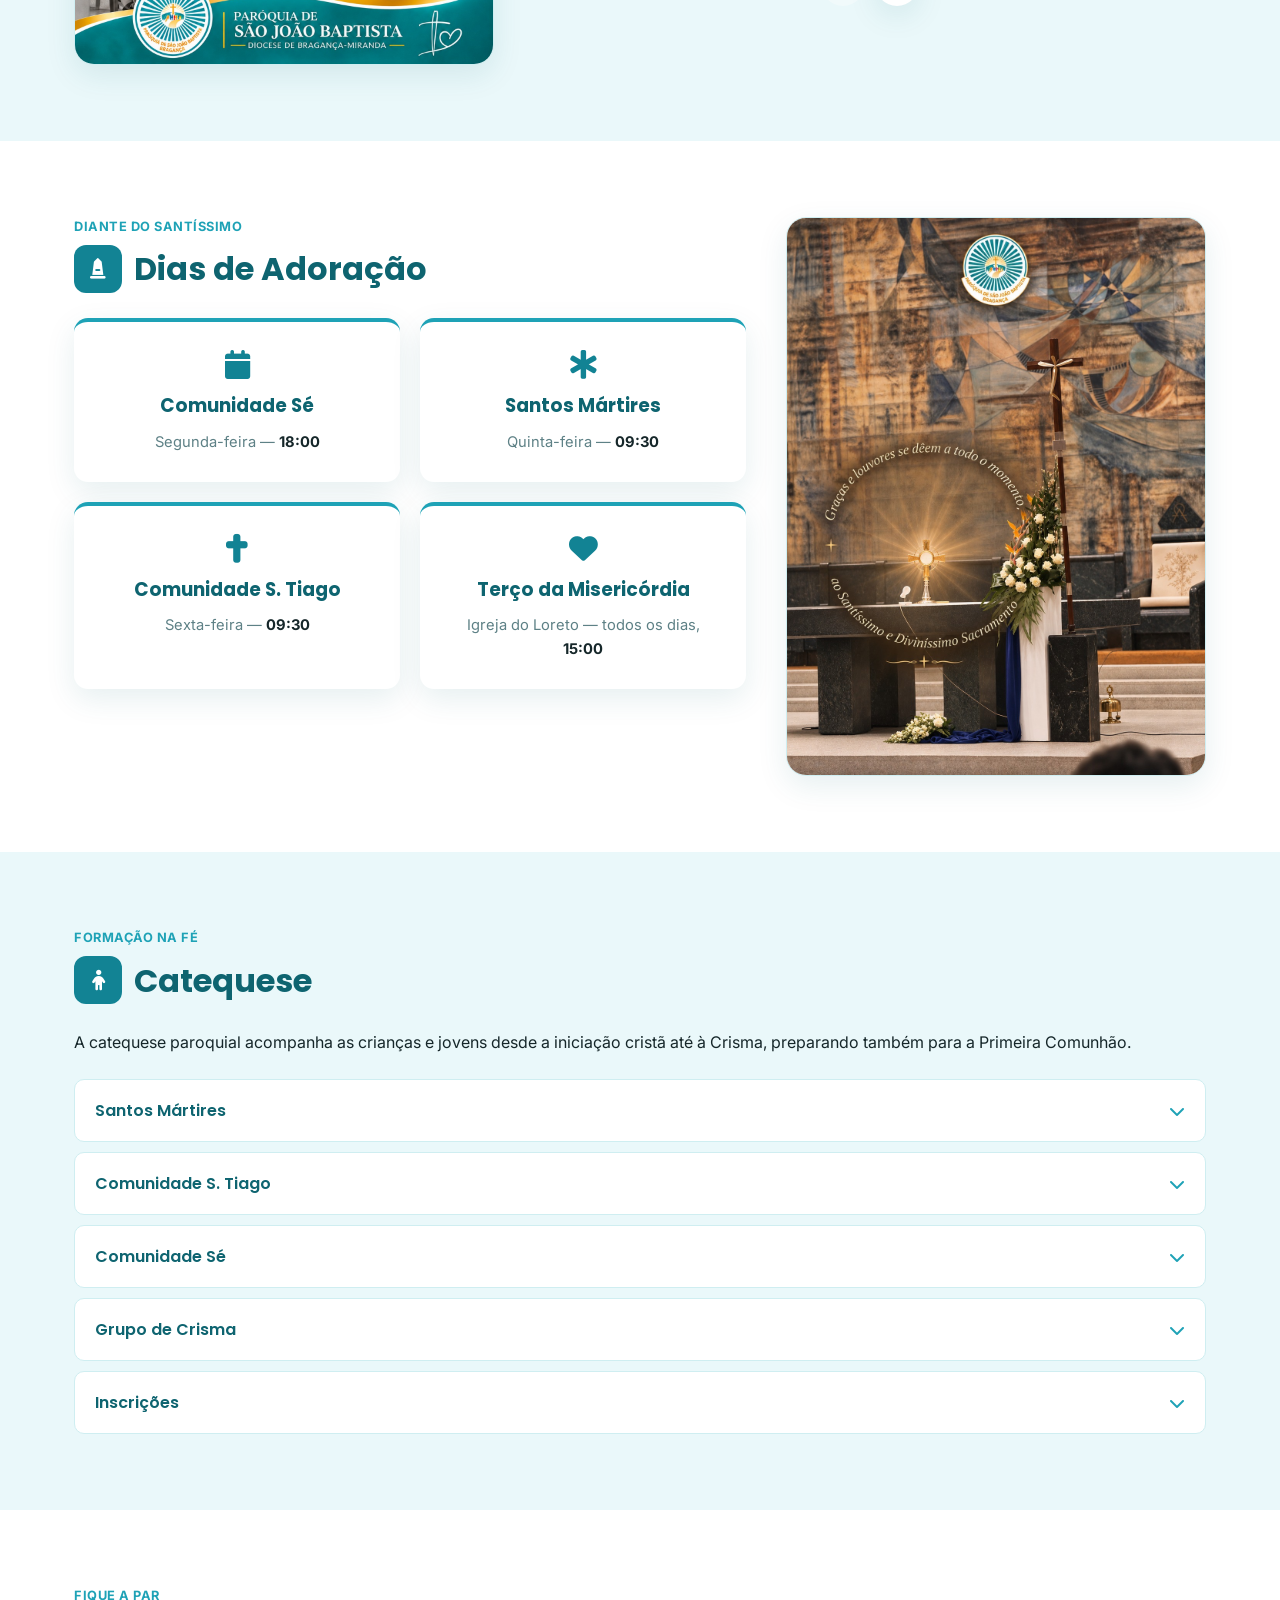
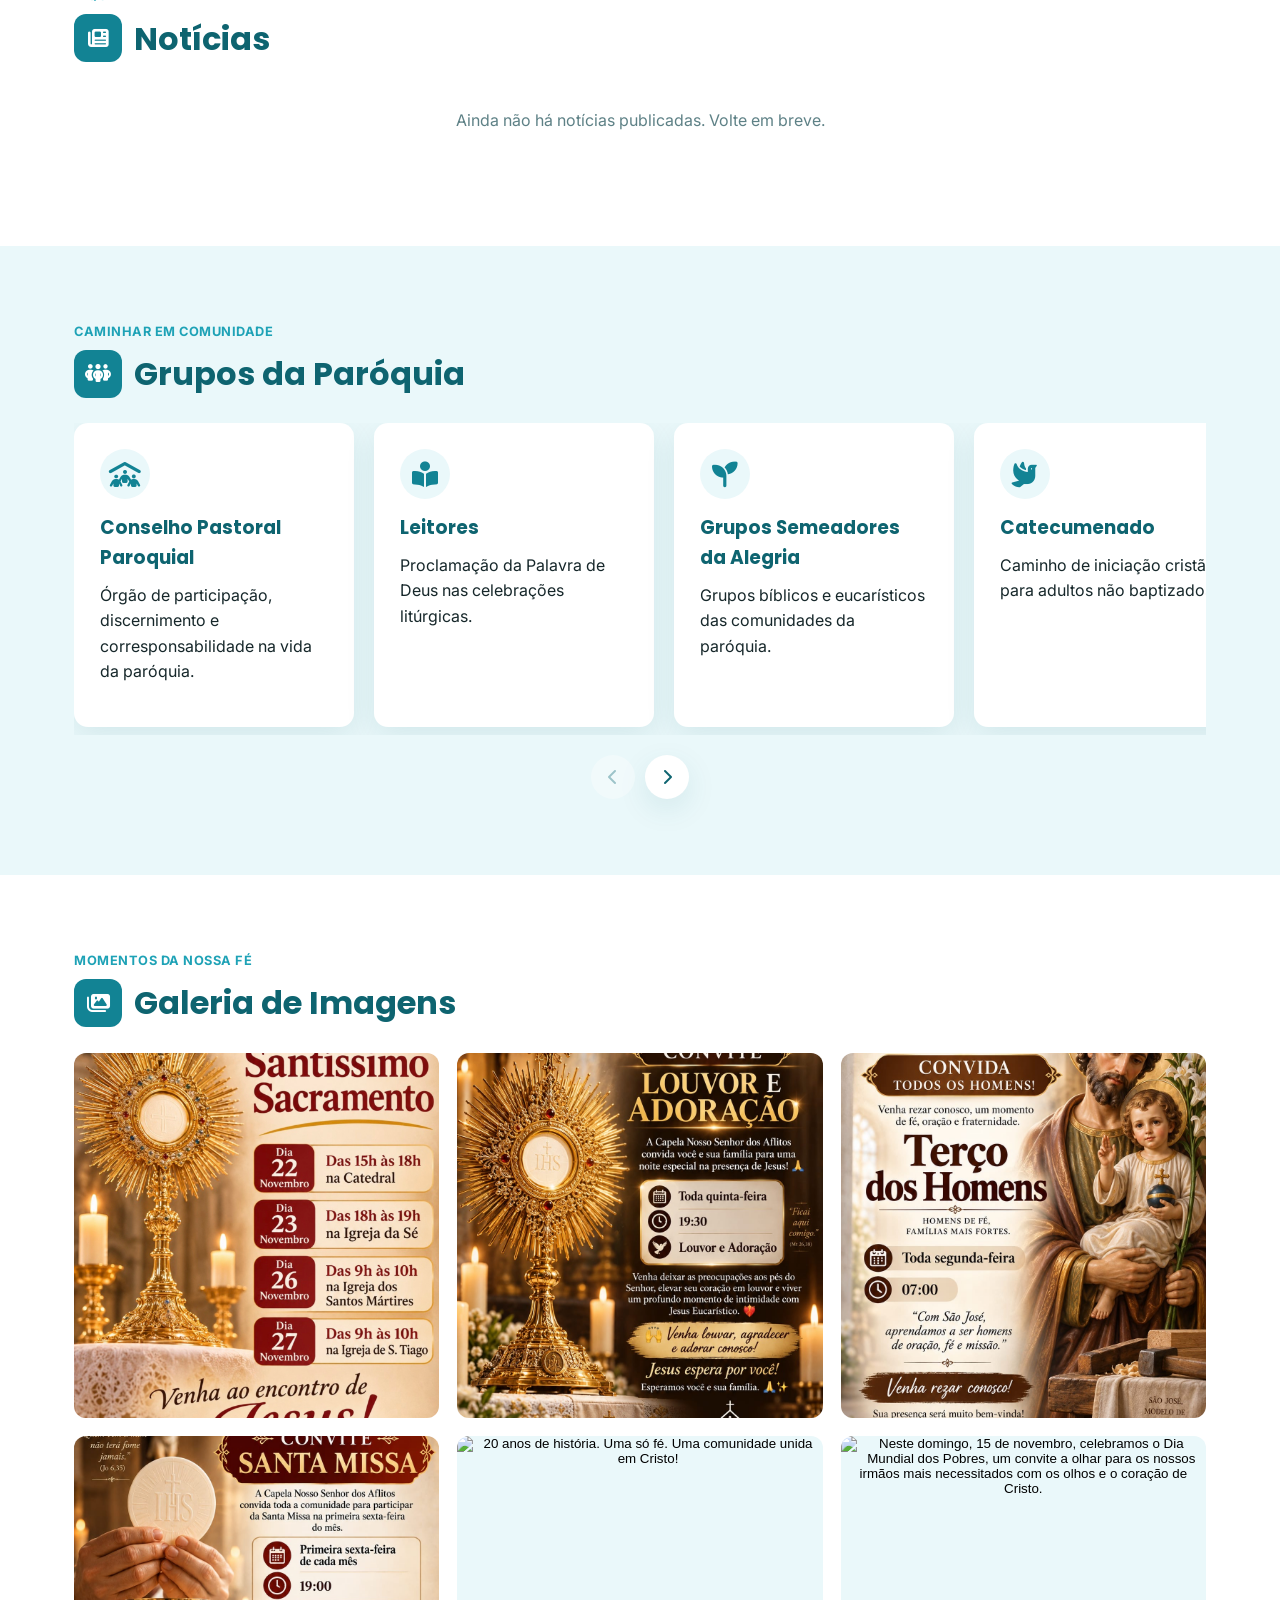
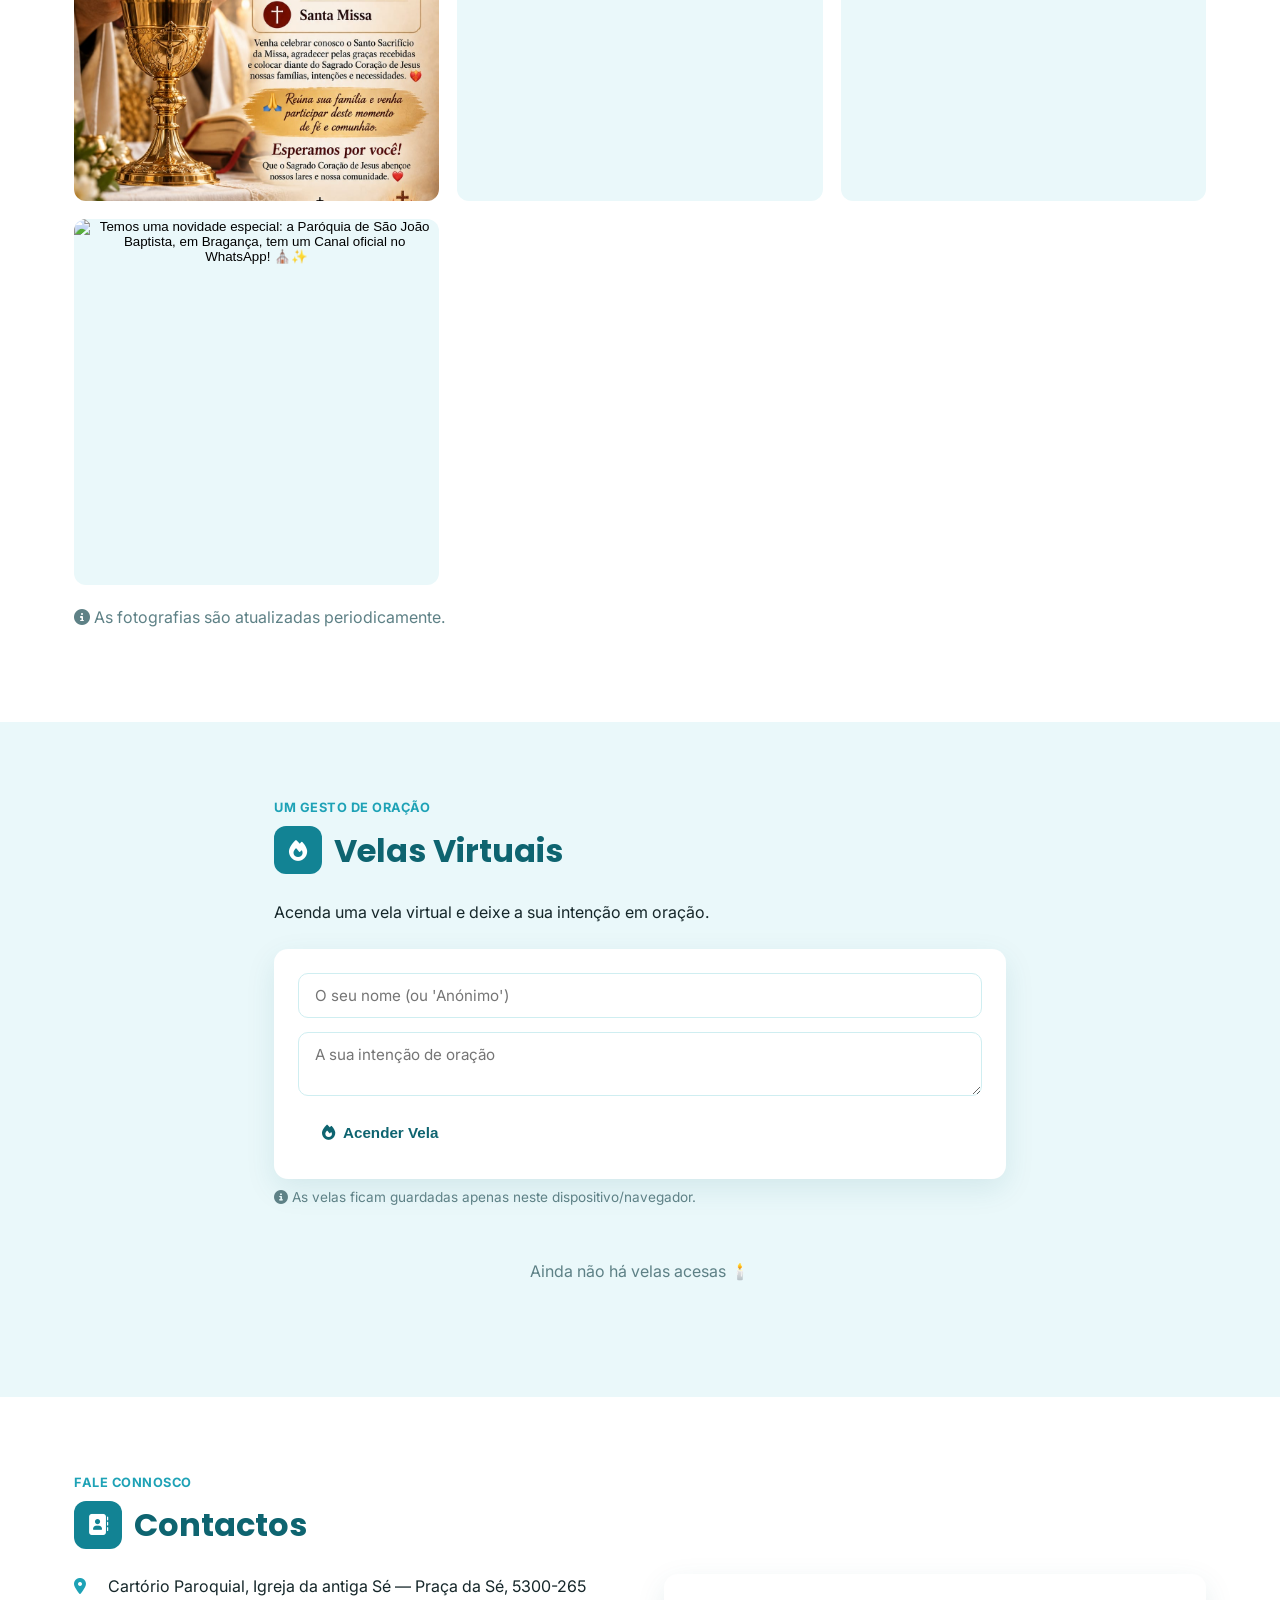
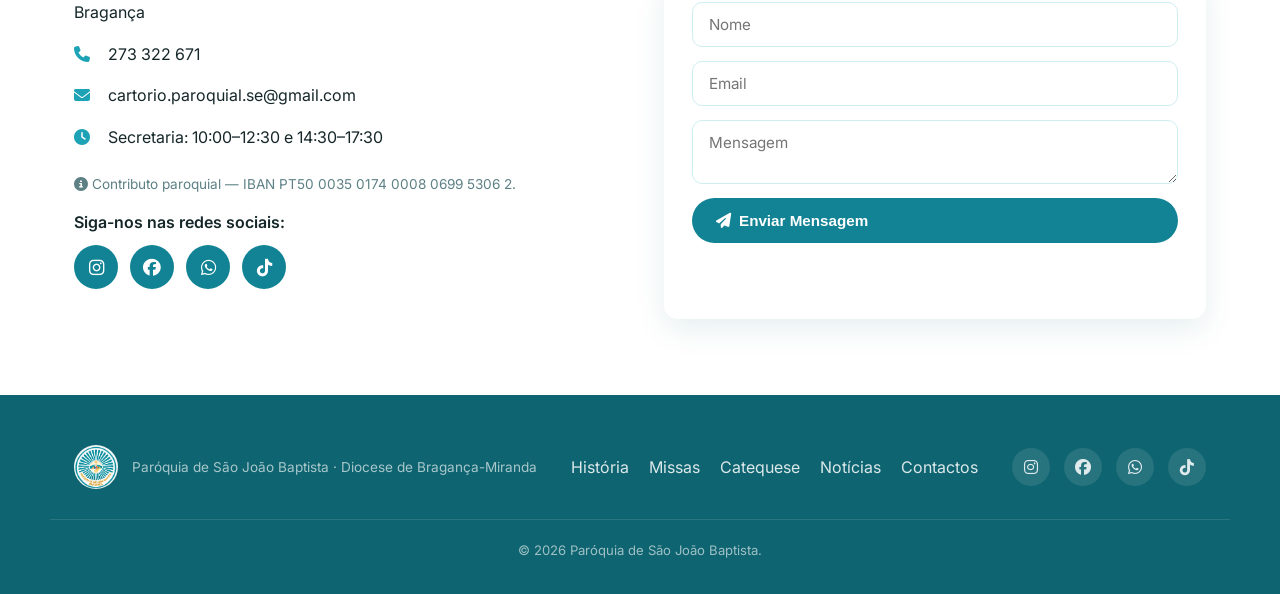
==== commit cf0ef77a: "Adicionar imagem de Nossa Senhora das Graças Substitui o ícone-placeholder pela ilustração fornecida" ====
--- a/index.html
+++ b/index.html
@@ -11,7 +11,6 @@
 <link href="https://fonts.googleapis.com/css2?family=Poppins:wght@500;600;700;800&family=Inter:wght@400;500;600;700&display=swap" rel="stylesheet">
 <link rel="stylesheet" href="https://cdnjs.cloudflare.com/ajax/libs/font-awesome/6.5.2/css/all.min.css">
 <link rel="stylesheet" href="css/style.css">
-<link rel="stylesheet" href="css/calendario.css">
 </head>
 <body>
 
@@ -174,7 +173,30 @@
   <div class="container">
     <p class="section-kicker">Não perca nada</p>
     <h2 class="section-title"><i class="fa-solid fa-calendar-days icon-title"></i> Agenda Paroquial</h2>
-    <div id="calendarioPascom"></div>
+    <div class="agenda-list">
+      <div class="agenda-item">
+        <div class="agenda-date"><span class="day">24</span><span class="month">Jun</span></div>
+        <div class="agenda-body">
+          <h3>Festa de São João Baptista</h3>
+          <p>Solenidade do Padroeiro da paróquia.</p>
+        </div>
+      </div>
+      <div class="agenda-item">
+        <div class="agenda-date"><span class="day">19</span><span class="month">Abr</span></div>
+        <div class="agenda-body">
+          <h3>Vigília Pascal &mdash; Catedral</h3>
+          <p>Sábado Santo, com a celebração dos Sacramentos de Iniciação Cristã.</p>
+        </div>
+      </div>
+      <div class="agenda-item">
+        <div class="agenda-date"><span class="day">12</span><span class="month">Out</span></div>
+        <div class="agenda-body">
+          <h3>Festa de São Carlo Acutis</h3>
+          <p>Celebração dedicada ao patrono da PASCOM, com momento de oração para jovens.</p>
+        </div>
+      </div>
+    </div>
+    <p class="muted"><i class="fa-solid fa-circle-info"></i> Programação pastoral completa disponível junto do cartório paroquial.</p>
   </div>
 </section>
 
@@ -224,7 +246,7 @@
 <section class="patrono">
   <div class="container patrono-inner">
     <div class="patrono-media">
-      <div class="patrono-icon-frame" aria-hidden="true"><i class="fa-solid fa-heart"></i></div>
+      <img src="assets/img/patrono-nossa-senhora-gracas.jpg" alt="Ilustração de Nossa Senhora das Graças" class="patrono-frame">
     </div>
     <div class="patrono-text">
       <p class="section-kicker">Padroeira da Unidade Pastoral</p>
@@ -465,37 +487,17 @@
     <p class="section-kicker">Fique a par</p>
     <h2 class="section-title"><i class="fa-solid fa-newspaper icon-title"></i> Notícias</h2>
     <!-- NOTICIAS:AUTO:INICIO -->
-      <div class="news-grid">
-      <article class="news-card">
-        <div class="news-thumb"><img src="noticias/img/2026-11-29-abertura-do-ano-pastoral-1.jpg" alt="" loading="lazy"></div>
-        <div class="news-body">
-          <span class="news-date">29 de novembro de 2026</span>
-          <h3>Abertura do Ano Pastoral</h3>
-          <p>Neste I Domingo do Advento, dia 29 de novembro, somos convidados a celebrar a abertura do novo Ano Pastoral, renovando a nossa fé, a nossa esperança e o compromisso de caminharmos juntos como Igreja.</p>
-          <a href="noticias/2026-11-29-abertura-do-ano-pastoral.html" class="news-link">Ler mais <i class="fa-solid fa-arrow-right"></i></a>
-        </div>
-      </article>
-      <article class="news-card">
-        <div class="news-thumb"><img src="noticias/img/2026-11-22-20o-aniversario-da-dedicacao-da-igreja-1.png" alt="" loading="lazy"></div>
-        <div class="news-body">
-          <span class="news-date">22 de novembro de 2026</span>
-          <h3>20º Aniversário da Dedicação da Igreja</h3>
-          <p>Eucaristia às 11h30, seguida de almoço comunitário (inscrições na Igreja, 20€).</p>
-          <a href="noticias/2026-11-22-20o-aniversario-da-dedicacao-da-igreja.html" class="news-link">Ler mais <i class="fa-solid fa-arrow-right"></i></a>
-        </div>
-      </article>
-      <article class="news-card">
-        <div class="news-thumb"><img src="noticias/img/2026-11-18-adoracao-ao-santissimo-sacramento-1.jpg" alt="" loading="lazy"></div>
-        <div class="news-body">
-          <span class="news-date">18 de novembro de 2026</span>
-          <h3>Adoração ao Santíssimo Sacramento</h3>
-          <p>Toda a comunidade é convidada a viver momentos de oração, silêncio e encontro pessoal com Cristo, através da Adoração ao Santíssimo Sacramento. Confere os horários de adoração!</p>
-          <a href="noticias/2026-11-18-adoracao-ao-santissimo-sacramento.html" class="news-link">Ler mais <i class="fa-solid fa-arrow-right"></i></a>
-        </div>
-      </article>
-      </div>
-      <p class="news-ver-todas"><a href="noticias/index.html" class="btn btn-blue"><i class="fa-solid fa-box-archive"></i> Aceda aqui para ver todas as notícias <i class="fa-solid fa-arrow-right"></i></a></p>
-      <!-- NOTICIAS:AUTO:FIM -->
+    <!--
+      Gerado automaticamente por .github/workflows/noticias.yml a partir
+      da Google Sheet "índice" de notícias (ver README.md, secção
+      "Notícias (artigos completos)"). Esta mensagem fica visível até
+      haver pelo menos um artigo publicado, sendo substituída
+      automaticamente a partir daí.
+    -->
+    <div class="news-grid">
+      <p class="news-empty">Ainda não há notícias publicadas. Volte em breve.</p>
+    </div>
+    <!-- NOTICIAS:AUTO:FIM -->
   </div>
 </section>
 
@@ -661,8 +663,6 @@
 
 <button id="backToTop" class="back-to-top" aria-label="Voltar ao topo"><i class="fa-solid fa-arrow-up"></i></button>
 
-<script src="js/eventos.js"></script>
-<script src="js/calendario.js"></script>
 <script src="js/galeria.js"></script>
 <script src="js/missas-semana.js"></script>
 <script src="js/script.js"></script>
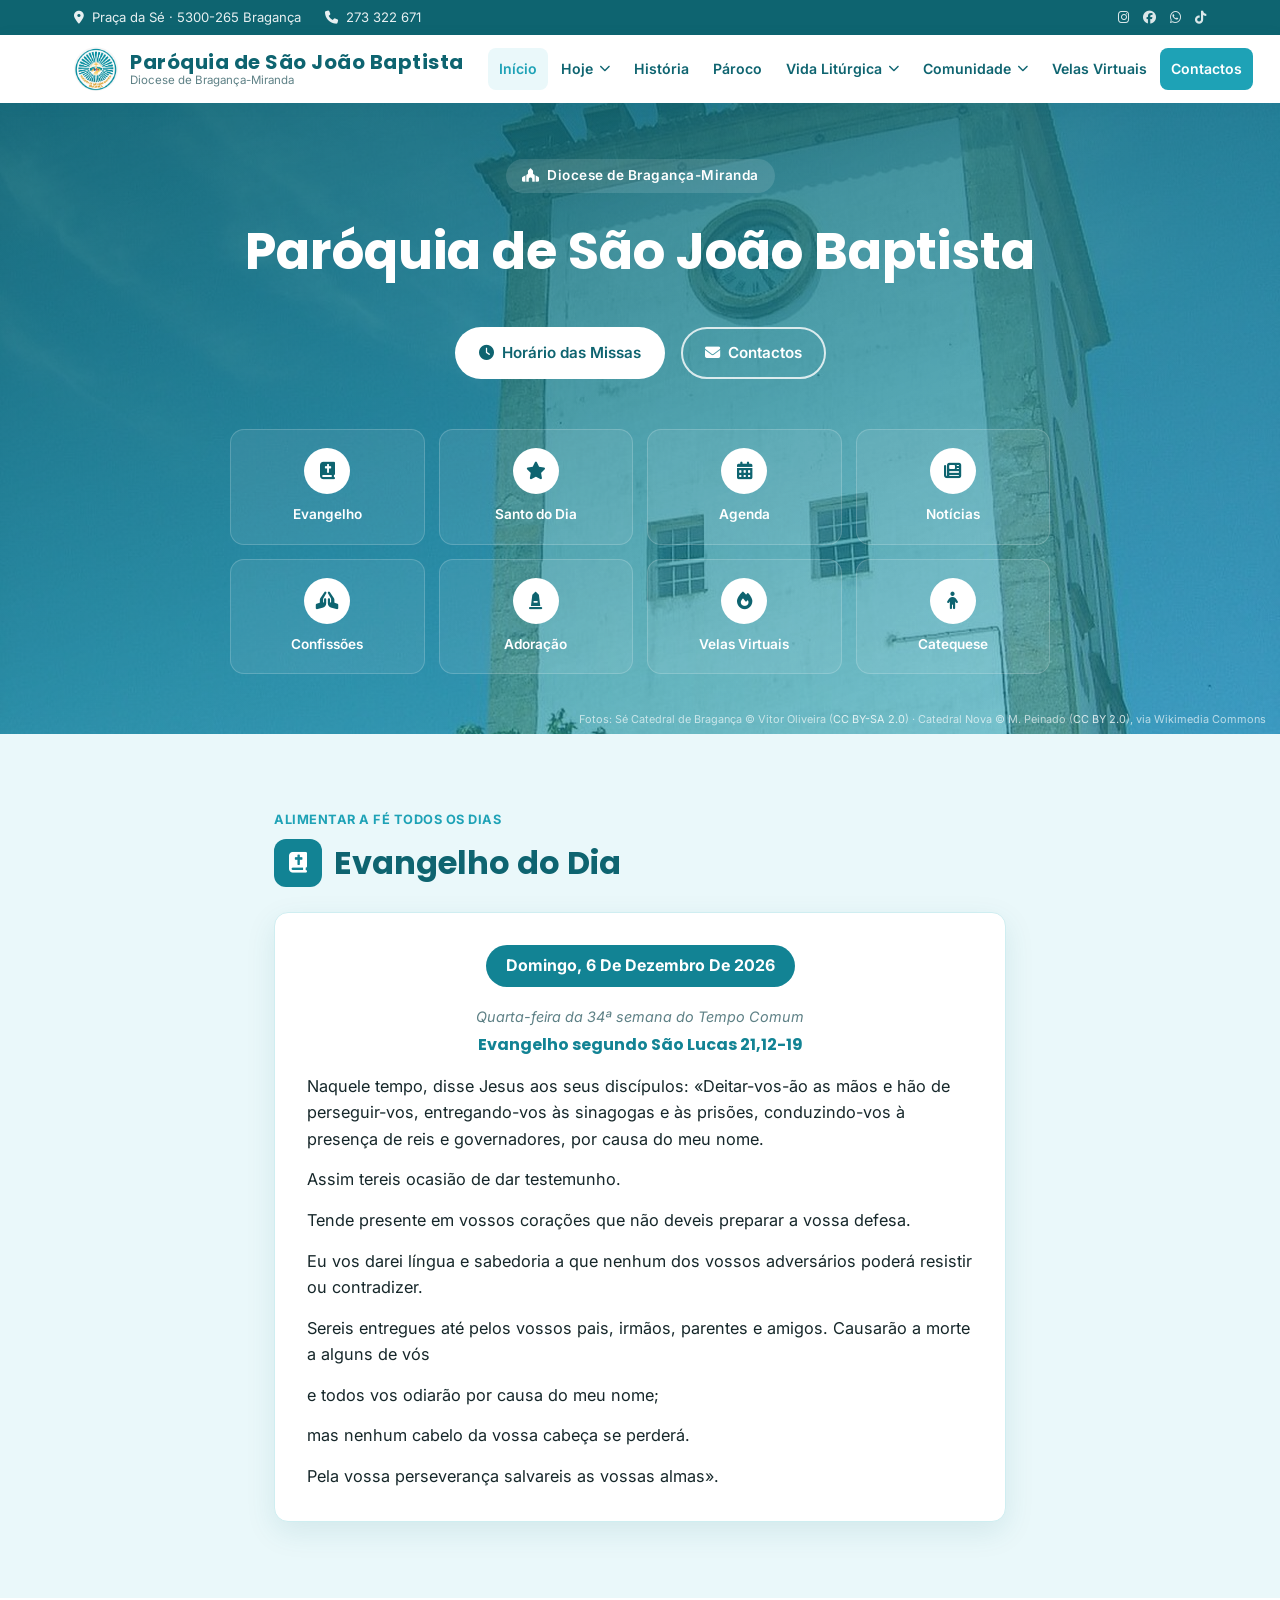
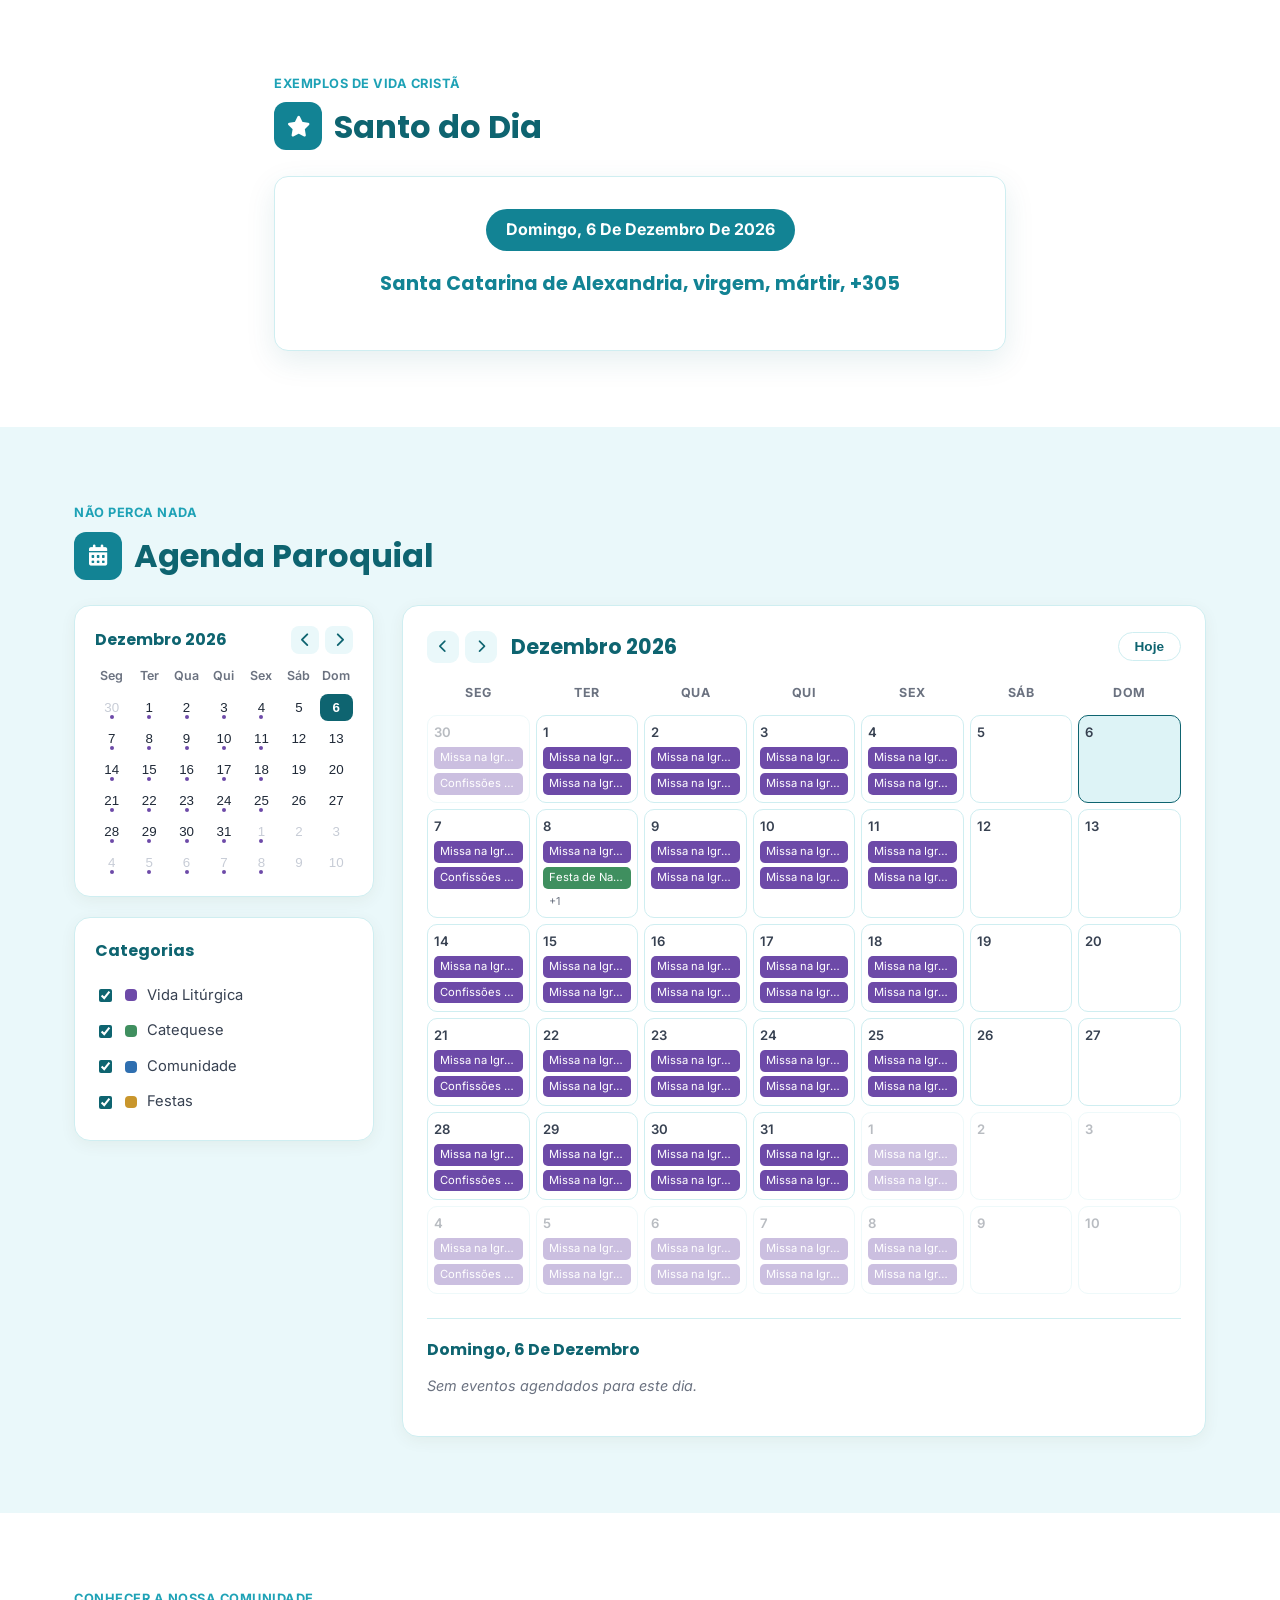
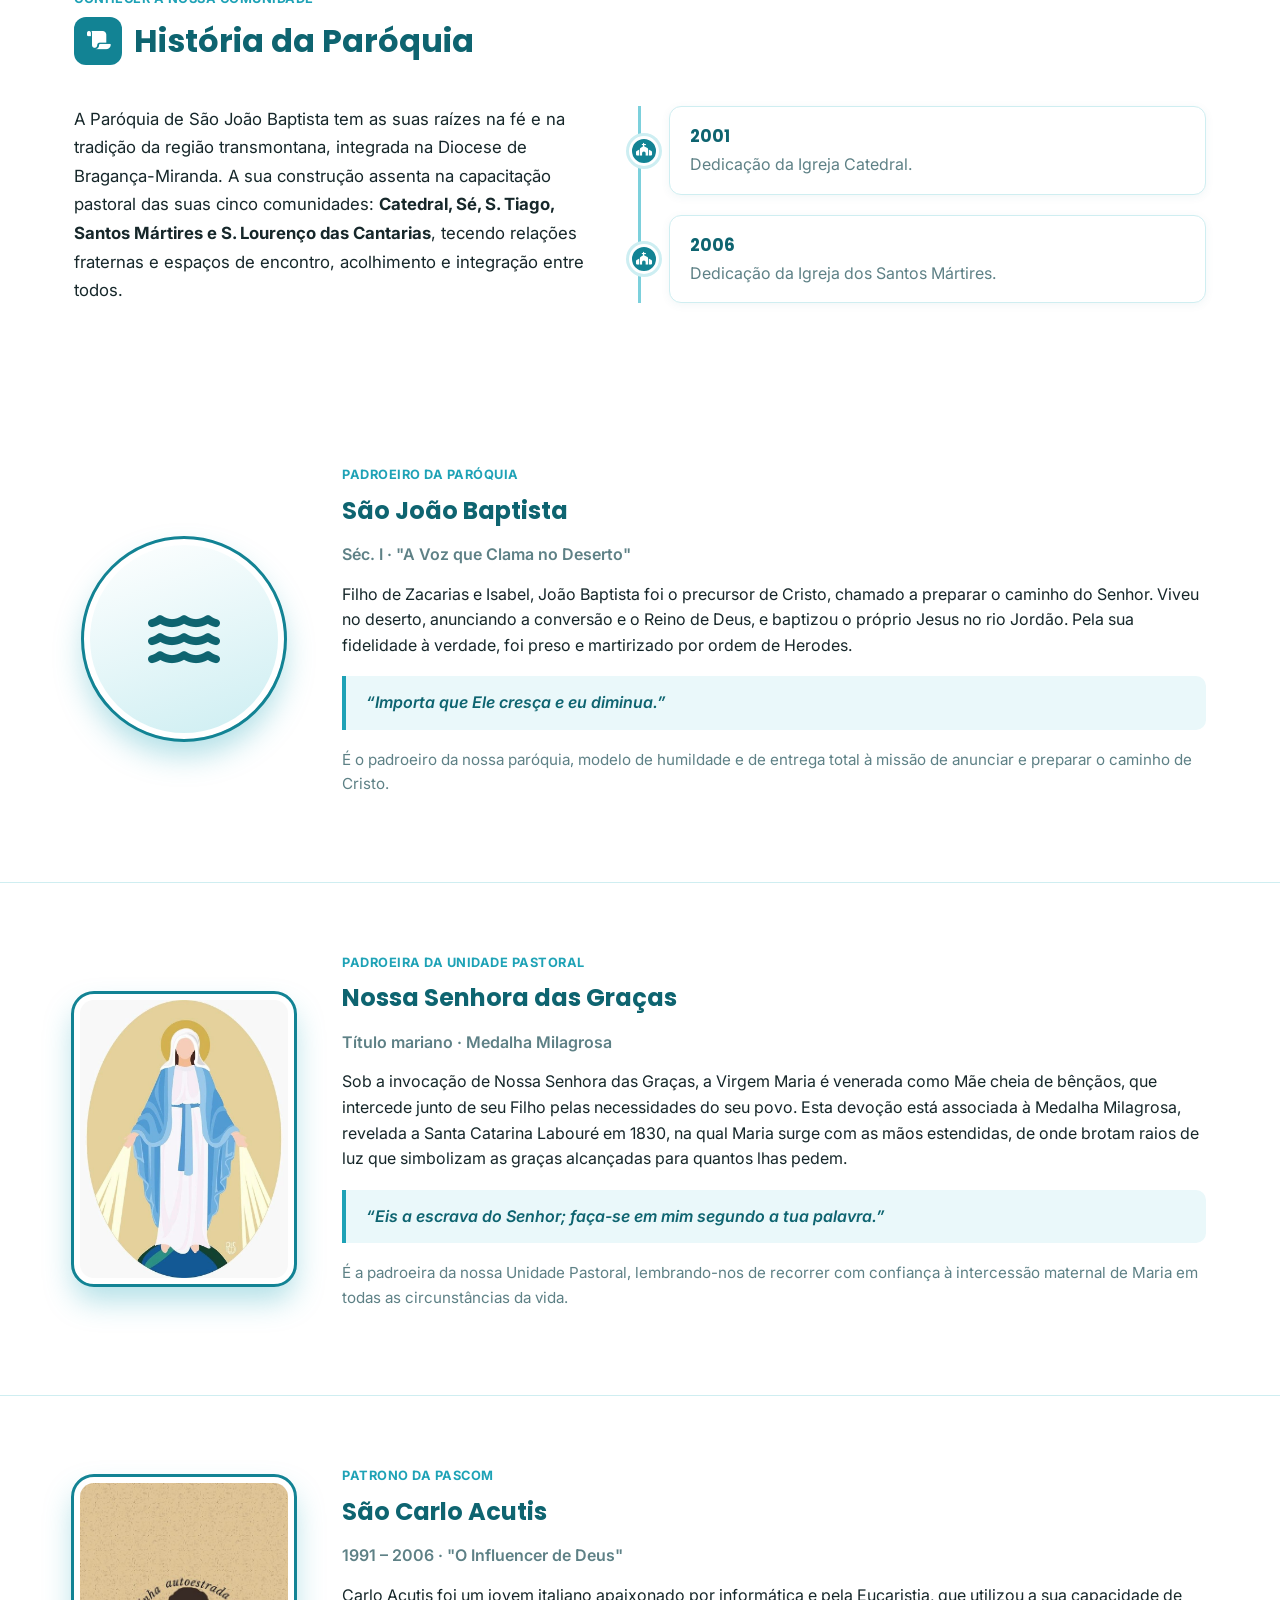
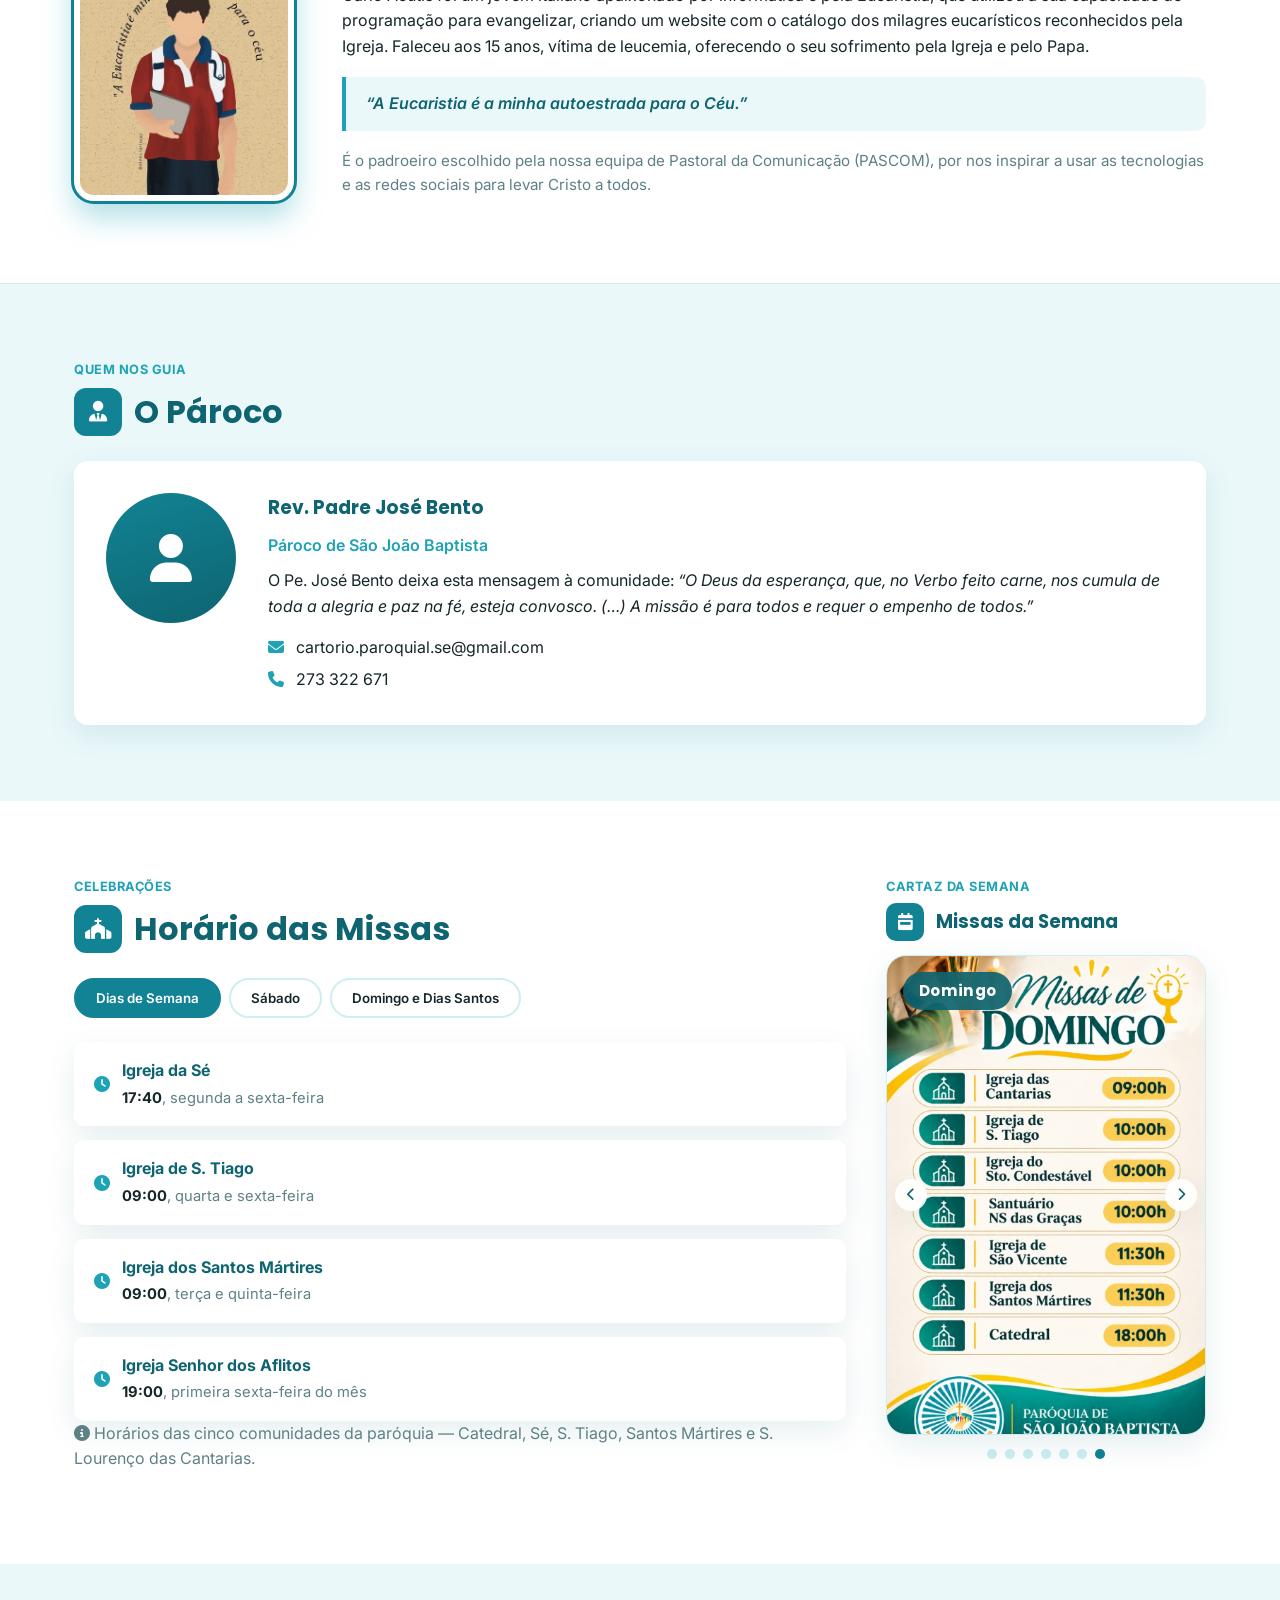
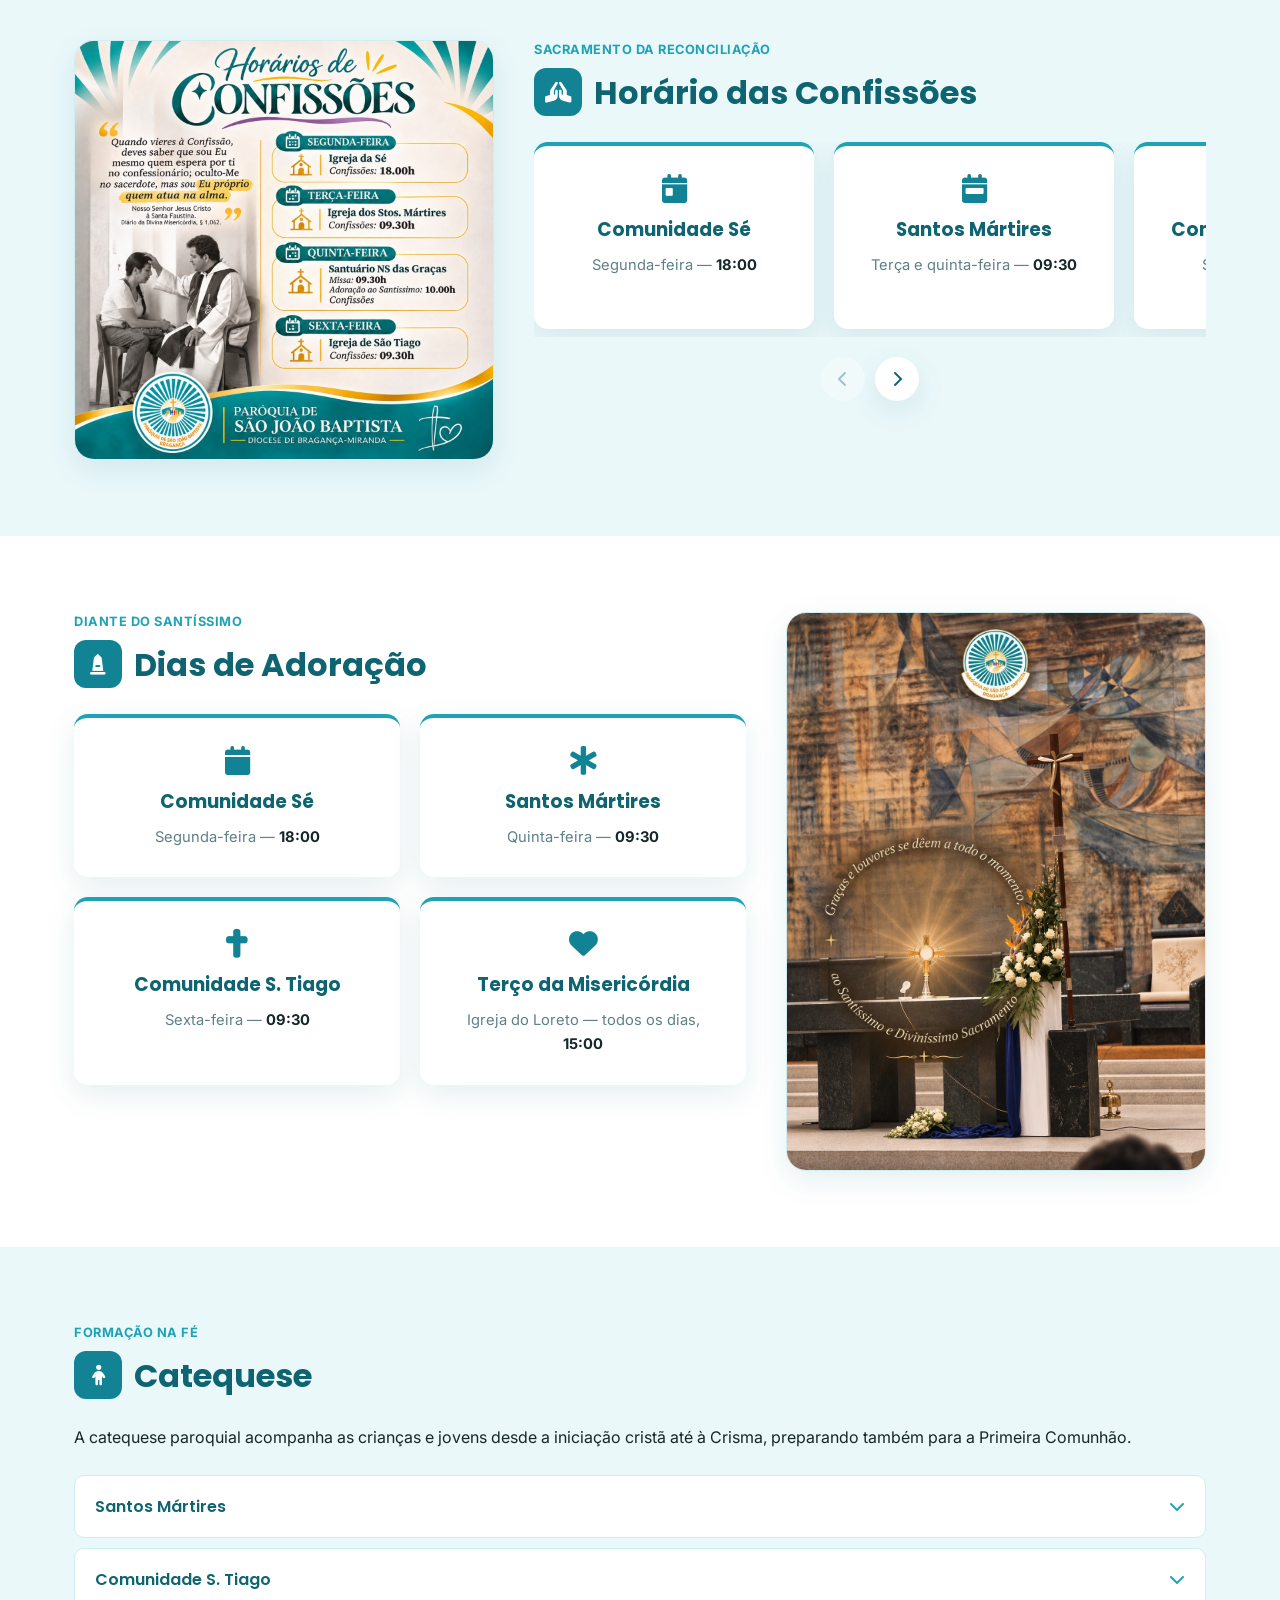
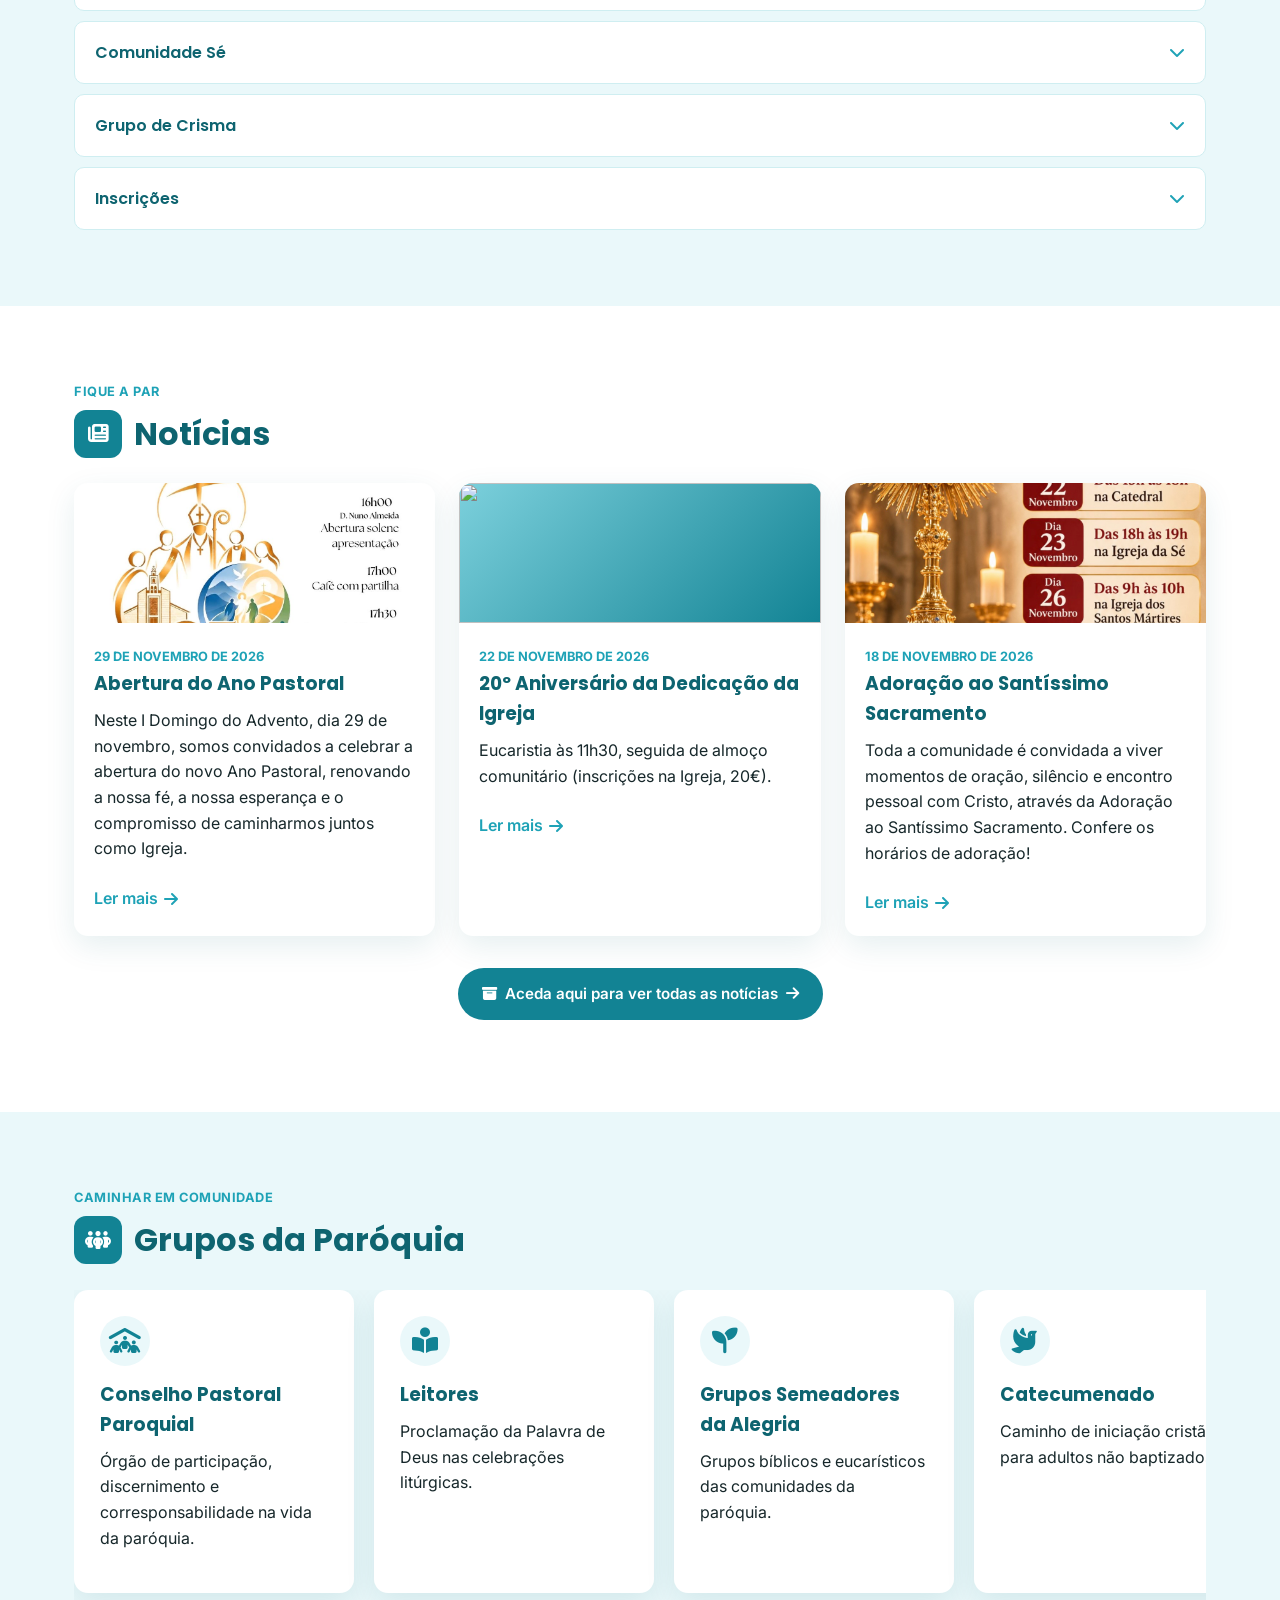
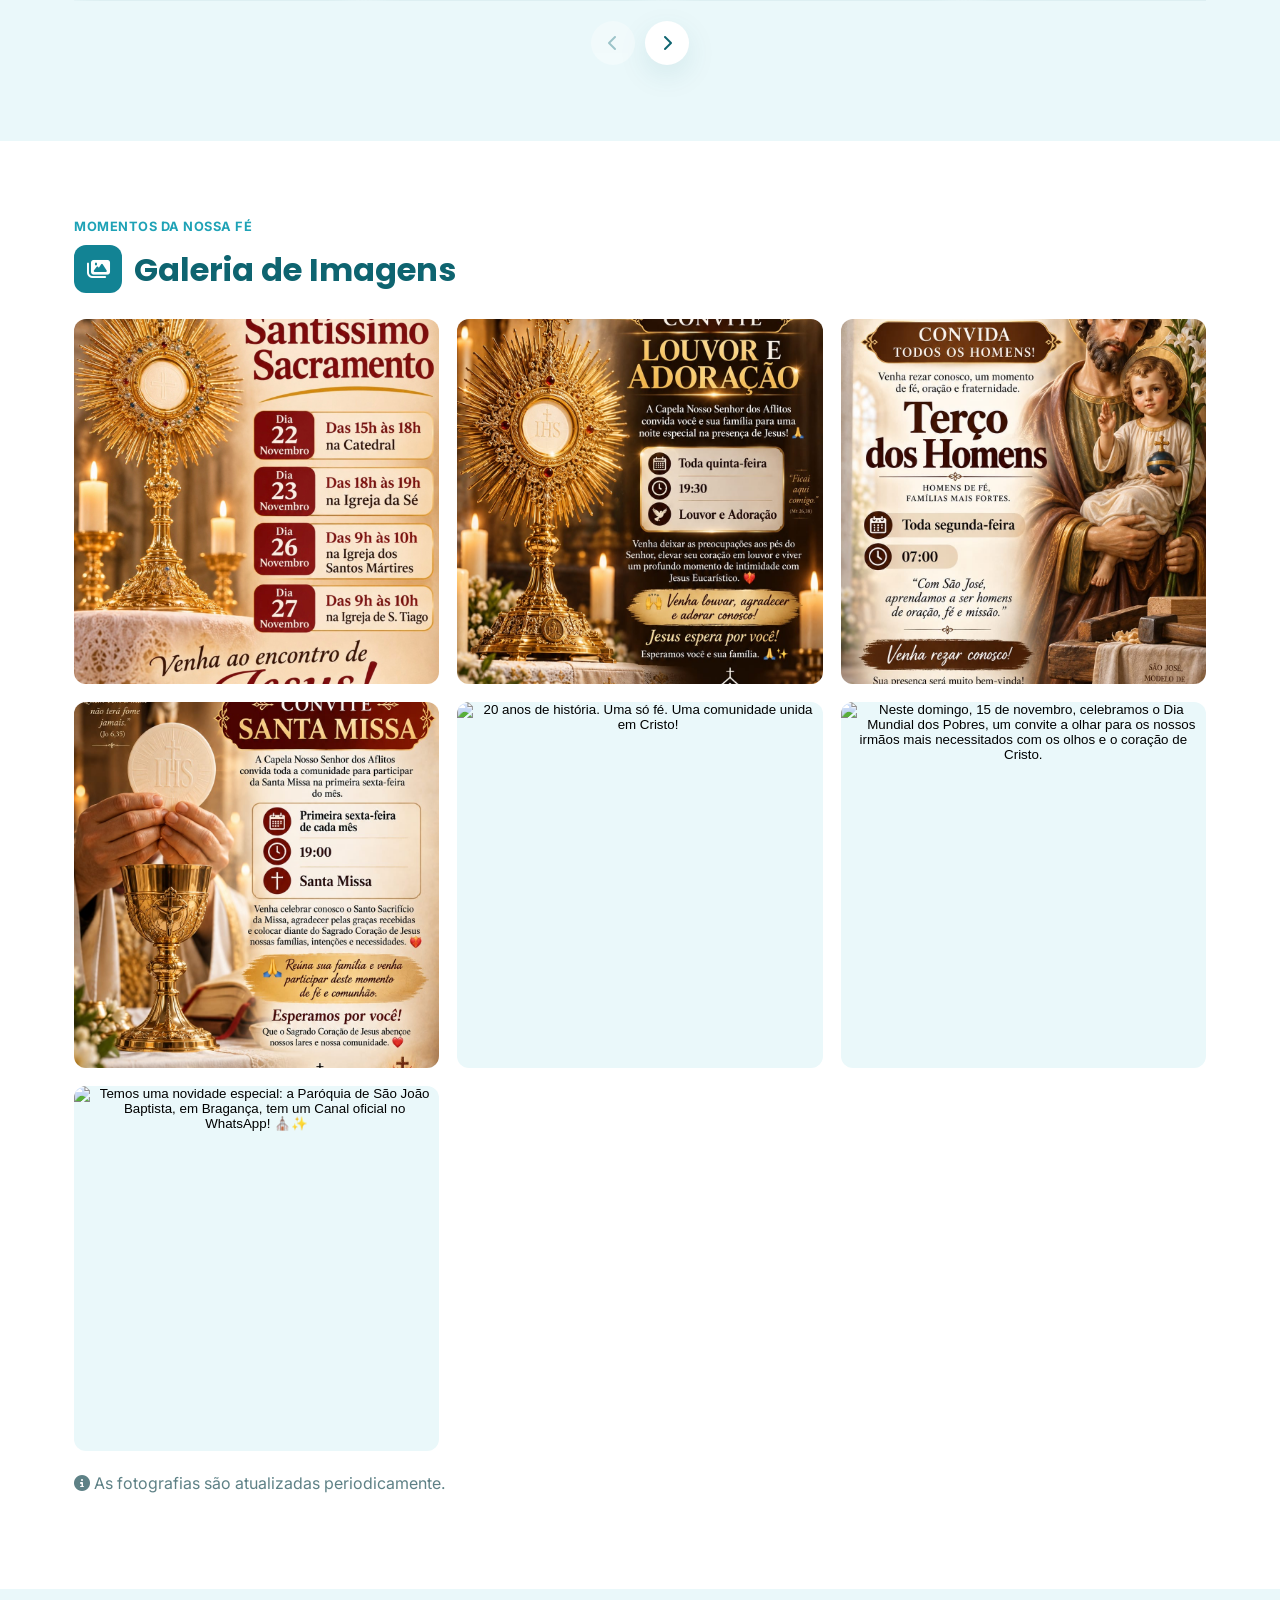
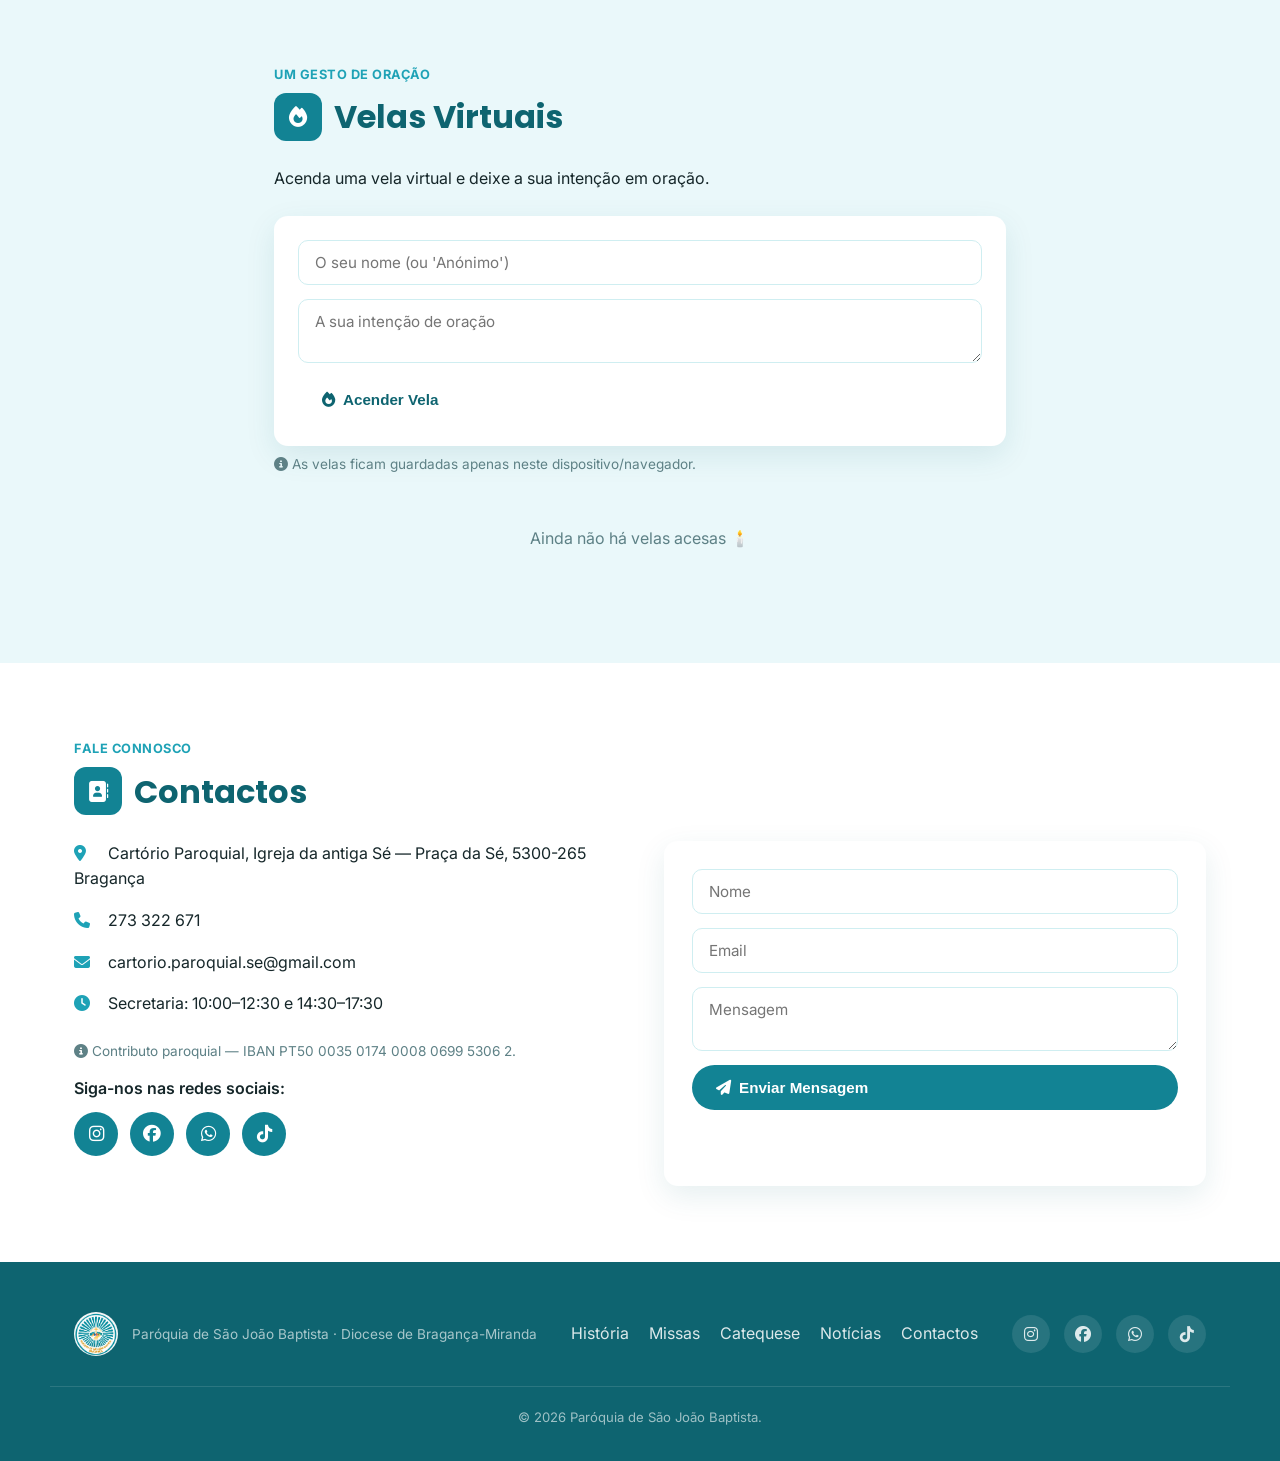
==== commit d1e1e9fd: "Adicionar imagem de Nossa Senhora das Graças Substitui o ícone-placeholder pela ilustração fornecida" ====
--- a/index.html
+++ b/index.html
@@ -11,6 +11,7 @@
 <link href="https://fonts.googleapis.com/css2?family=Poppins:wght@500;600;700;800&family=Inter:wght@400;500;600;700&display=swap" rel="stylesheet">
 <link rel="stylesheet" href="https://cdnjs.cloudflare.com/ajax/libs/font-awesome/6.5.2/css/all.min.css">
 <link rel="stylesheet" href="css/style.css">
+<link rel="stylesheet" href="css/calendario.css">
 </head>
 <body>
 
@@ -173,30 +174,7 @@
   <div class="container">
     <p class="section-kicker">Não perca nada</p>
     <h2 class="section-title"><i class="fa-solid fa-calendar-days icon-title"></i> Agenda Paroquial</h2>
-    <div class="agenda-list">
-      <div class="agenda-item">
-        <div class="agenda-date"><span class="day">24</span><span class="month">Jun</span></div>
-        <div class="agenda-body">
-          <h3>Festa de São João Baptista</h3>
-          <p>Solenidade do Padroeiro da paróquia.</p>
-        </div>
-      </div>
-      <div class="agenda-item">
-        <div class="agenda-date"><span class="day">19</span><span class="month">Abr</span></div>
-        <div class="agenda-body">
-          <h3>Vigília Pascal &mdash; Catedral</h3>
-          <p>Sábado Santo, com a celebração dos Sacramentos de Iniciação Cristã.</p>
-        </div>
-      </div>
-      <div class="agenda-item">
-        <div class="agenda-date"><span class="day">12</span><span class="month">Out</span></div>
-        <div class="agenda-body">
-          <h3>Festa de São Carlo Acutis</h3>
-          <p>Celebração dedicada ao patrono da PASCOM, com momento de oração para jovens.</p>
-        </div>
-      </div>
-    </div>
-    <p class="muted"><i class="fa-solid fa-circle-info"></i> Programação pastoral completa disponível junto do cartório paroquial.</p>
+    <div id="calendarioPascom"></div>
   </div>
 </section>
 
@@ -487,17 +465,37 @@
     <p class="section-kicker">Fique a par</p>
     <h2 class="section-title"><i class="fa-solid fa-newspaper icon-title"></i> Notícias</h2>
     <!-- NOTICIAS:AUTO:INICIO -->
-    <!--
-      Gerado automaticamente por .github/workflows/noticias.yml a partir
-      da Google Sheet "índice" de notícias (ver README.md, secção
-      "Notícias (artigos completos)"). Esta mensagem fica visível até
-      haver pelo menos um artigo publicado, sendo substituída
-      automaticamente a partir daí.
-    -->
-    <div class="news-grid">
-      <p class="news-empty">Ainda não há notícias publicadas. Volte em breve.</p>
-    </div>
-    <!-- NOTICIAS:AUTO:FIM -->
+      <div class="news-grid">
+      <article class="news-card">
+        <div class="news-thumb"><img src="noticias/img/2026-11-29-abertura-do-ano-pastoral-1.jpg" alt="" loading="lazy"></div>
+        <div class="news-body">
+          <span class="news-date">29 de novembro de 2026</span>
+          <h3>Abertura do Ano Pastoral</h3>
+          <p>Neste I Domingo do Advento, dia 29 de novembro, somos convidados a celebrar a abertura do novo Ano Pastoral, renovando a nossa fé, a nossa esperança e o compromisso de caminharmos juntos como Igreja.</p>
+          <a href="noticias/2026-11-29-abertura-do-ano-pastoral.html" class="news-link">Ler mais <i class="fa-solid fa-arrow-right"></i></a>
+        </div>
+      </article>
+      <article class="news-card">
+        <div class="news-thumb"><img src="noticias/img/2026-11-22-20o-aniversario-da-dedicacao-da-igreja-1.png" alt="" loading="lazy"></div>
+        <div class="news-body">
+          <span class="news-date">22 de novembro de 2026</span>
+          <h3>20º Aniversário da Dedicação da Igreja</h3>
+          <p>Eucaristia às 11h30, seguida de almoço comunitário (inscrições na Igreja, 20€).</p>
+          <a href="noticias/2026-11-22-20o-aniversario-da-dedicacao-da-igreja.html" class="news-link">Ler mais <i class="fa-solid fa-arrow-right"></i></a>
+        </div>
+      </article>
+      <article class="news-card">
+        <div class="news-thumb"><img src="noticias/img/2026-11-18-adoracao-ao-santissimo-sacramento-1.jpg" alt="" loading="lazy"></div>
+        <div class="news-body">
+          <span class="news-date">18 de novembro de 2026</span>
+          <h3>Adoração ao Santíssimo Sacramento</h3>
+          <p>Toda a comunidade é convidada a viver momentos de oração, silêncio e encontro pessoal com Cristo, através da Adoração ao Santíssimo Sacramento. Confere os horários de adoração!</p>
+          <a href="noticias/2026-11-18-adoracao-ao-santissimo-sacramento.html" class="news-link">Ler mais <i class="fa-solid fa-arrow-right"></i></a>
+        </div>
+      </article>
+      </div>
+      <p class="news-ver-todas"><a href="noticias/index.html" class="btn btn-blue"><i class="fa-solid fa-box-archive"></i> Aceda aqui para ver todas as notícias <i class="fa-solid fa-arrow-right"></i></a></p>
+      <!-- NOTICIAS:AUTO:FIM -->
   </div>
 </section>
 
@@ -663,6 +661,8 @@
 
 <button id="backToTop" class="back-to-top" aria-label="Voltar ao topo"><i class="fa-solid fa-arrow-up"></i></button>
 
+<script src="js/eventos.js"></script>
+<script src="js/calendario.js"></script>
 <script src="js/galeria.js"></script>
 <script src="js/missas-semana.js"></script>
 <script src="js/script.js"></script>
--- a/css/calendario.css
+++ b/css/calendario.css
@@ -0,0 +1,299 @@
+/* =========================================================
+   PASCOM · Agenda / Calendário — estilos
+   Namespace .cal-* para não colidir com o style.css existente
+   ========================================================= */
+
+.cal-wrap {
+  --cal-azul: #0e6470;
+  --cal-azul-claro: #1ea2b6;
+  --cal-dourado: #c9962c;
+  --cal-verde: #3f8f5f;
+  --cal-roxo: #6d4aa8;
+  --cal-bg-card: #ffffff;
+  --cal-borda: #cfeef1;
+  --cal-texto-muted: #6b7280;
+
+  display: grid;
+  grid-template-columns: 300px 1fr;
+  gap: 28px;
+  align-items: start;
+}
+
+@media (max-width: 900px) {
+  .cal-wrap { grid-template-columns: 1fr; }
+}
+
+/* ---------- Painel lateral ---------- */
+.cal-side {
+  display: flex;
+  flex-direction: column;
+  gap: 20px;
+}
+
+.cal-card {
+  background: var(--cal-bg-card);
+  border: 1px solid var(--cal-borda);
+  border-radius: 16px;
+  padding: 20px;
+  box-shadow: 0 4px 16px rgba(92, 68, 18, 0.06);
+}
+
+.cal-card h3 {
+  font-family: 'Poppins', sans-serif;
+  font-size: 1rem;
+  color: var(--cal-azul);
+  margin: 0 0 14px;
+}
+
+/* Mini calendário */
+.cal-mini-header {
+  display: flex;
+  align-items: center;
+  justify-content: space-between;
+  margin-bottom: 12px;
+}
+.cal-mini-header strong {
+  font-family: 'Poppins', sans-serif;
+  color: var(--cal-azul);
+  text-transform: capitalize;
+}
+.cal-mini-nav {
+  display: flex;
+  gap: 6px;
+}
+.cal-mini-nav button {
+  border: none;
+  background: #eaf8fa;
+  color: var(--cal-azul);
+  width: 28px;
+  height: 28px;
+  border-radius: 8px;
+  cursor: pointer;
+  font-size: 0.9rem;
+}
+.cal-mini-nav button:hover { background: #cdeef2; }
+
+.cal-mini-grid {
+  display: grid;
+  grid-template-columns: repeat(7, minmax(0, 1fr));
+  gap: 4px;
+  text-align: center;
+  font-size: 0.78rem;
+}
+.cal-mini-grid .cal-dow {
+  color: var(--cal-texto-muted);
+  font-weight: 600;
+  padding-bottom: 4px;
+}
+.cal-mini-grid button {
+  border: none;
+  background: transparent;
+  padding: 6px 0;
+  border-radius: 8px;
+  cursor: pointer;
+  color: #1f2937;
+  position: relative;
+}
+.cal-mini-grid button.cal-outro-mes { color: #c7ccd6; }
+.cal-mini-grid button.cal-hoje { font-weight: 700; color: var(--cal-azul-claro); }
+.cal-mini-grid button.cal-selecionado { background: var(--cal-azul); color: #fff; }
+.cal-mini-grid button:hover:not(.cal-selecionado) { background: #eaf8fa; }
+.cal-mini-dot {
+  position: absolute;
+  bottom: 2px;
+  left: 50%;
+  transform: translateX(-50%);
+  width: 4px;
+  height: 4px;
+  border-radius: 50%;
+}
+
+/* Categorias */
+.cal-legenda-item {
+  display: flex;
+  align-items: center;
+  gap: 10px;
+  padding: 6px 0;
+  font-size: 0.92rem;
+  color: #374151;
+  cursor: pointer;
+  user-select: none;
+}
+.cal-legenda-dot {
+  width: 12px;
+  height: 12px;
+  border-radius: 4px;
+  flex-shrink: 0;
+}
+.cal-legenda-item input { accent-color: var(--cal-azul); }
+.cal-legenda-item.cal-off { opacity: 0.4; }
+
+/* ---------- Área principal ---------- */
+.cal-main {
+  background: var(--cal-bg-card);
+  border: 1px solid var(--cal-borda);
+  border-radius: 16px;
+  padding: 24px;
+  box-shadow: 0 4px 16px rgba(92, 68, 18, 0.06);
+}
+
+.cal-main-header {
+  display: flex;
+  align-items: center;
+  gap: 14px;
+  margin-bottom: 20px;
+  flex-wrap: wrap;
+}
+.cal-main-header h3 {
+  font-family: 'Poppins', sans-serif;
+  font-size: 1.3rem;
+  color: var(--cal-azul);
+  margin: 0;
+  text-transform: capitalize;
+}
+.cal-main-nav {
+  display: flex;
+  gap: 6px;
+}
+.cal-main-nav button {
+  border: none;
+  background: #eaf8fa;
+  color: var(--cal-azul);
+  width: 32px;
+  height: 32px;
+  border-radius: 9px;
+  cursor: pointer;
+}
+.cal-main-nav button:hover { background: #cdeef2; }
+.cal-hoje-btn {
+  margin-left: auto;
+  border: 1px solid var(--cal-borda);
+  background: #fff;
+  color: var(--cal-azul);
+  border-radius: 999px;
+  padding: 6px 16px;
+  font-size: 0.85rem;
+  cursor: pointer;
+  font-weight: 600;
+}
+.cal-hoje-btn:hover { background: #eaf8fa; }
+
+/* Grelha do mês */
+.cal-grid {
+  display: grid;
+  grid-template-columns: repeat(7, minmax(0, 1fr));
+  gap: 6px;
+}
+.cal-grid .cal-dow {
+  text-align: center;
+  font-size: 0.78rem;
+  font-weight: 700;
+  color: var(--cal-texto-muted);
+  padding-bottom: 6px;
+  text-transform: uppercase;
+  letter-spacing: 0.04em;
+}
+.cal-dia {
+  min-height: 88px;
+  min-width: 0;
+  border: 1px solid var(--cal-borda);
+  border-radius: 10px;
+  padding: 6px;
+  cursor: pointer;
+  transition: background 0.15s;
+  display: flex;
+  flex-direction: column;
+  gap: 4px;
+}
+.cal-dia:hover { background: #fdf9ee; }
+.cal-dia.cal-outro-mes { opacity: 0.35; }
+.cal-dia.cal-hoje { border-color: var(--cal-azul-claro); }
+.cal-dia.cal-selecionado { background: #ddf3f6; border-color: var(--cal-azul); }
+.cal-dia-num {
+  font-size: 0.82rem;
+  font-weight: 600;
+  color: #374151;
+}
+.cal-dia-evento {
+  display: block;
+  max-width: 100%;
+  font-size: 0.7rem;
+  padding: 2px 6px;
+  border-radius: 5px;
+  color: #fff;
+  overflow: hidden;
+  text-overflow: ellipsis;
+  white-space: nowrap;
+}
+.cal-dia-mais {
+  font-size: 0.68rem;
+  color: var(--cal-texto-muted);
+  padding-left: 6px;
+}
+
+@media (max-width: 640px) {
+  .cal-dia { min-height: 56px; }
+  .cal-dia-evento { display: none; }
+  .cal-dia.cal-tem-eventos .cal-dia-num::after {
+    content: '';
+    display: inline-block;
+    width: 5px;
+    height: 5px;
+    border-radius: 50%;
+    background: var(--cal-azul-claro);
+    margin-left: 4px;
+    vertical-align: middle;
+  }
+}
+
+/* Lista de eventos do dia selecionado */
+.cal-lista {
+  margin-top: 24px;
+  border-top: 1px solid var(--cal-borda);
+  padding-top: 18px;
+}
+.cal-lista h4 {
+  font-family: 'Poppins', sans-serif;
+  color: var(--cal-azul);
+  margin: 0 0 12px;
+  text-transform: capitalize;
+}
+.cal-evento-item {
+  display: flex;
+  gap: 12px;
+  padding: 12px;
+  border-radius: 10px;
+  background: #fdf9ee;
+  margin-bottom: 8px;
+  border-left: 4px solid var(--cal-azul-claro);
+}
+.cal-evento-hora {
+  font-weight: 700;
+  color: var(--cal-azul);
+  font-size: 0.85rem;
+  white-space: nowrap;
+}
+.cal-evento-corpo h5 {
+  margin: 0 0 2px;
+  font-size: 0.95rem;
+  color: #1f2937;
+}
+.cal-evento-corpo p {
+  margin: 0;
+  font-size: 0.82rem;
+  color: var(--cal-texto-muted);
+}
+.cal-evento-cartaz-link { display: inline-block; margin-top: 8px; }
+.cal-evento-cartaz {
+  max-width: 140px;
+  max-height: 140px;
+  border-radius: 8px;
+  display: block;
+  transition: transform .2s;
+}
+.cal-evento-cartaz-link:hover .cal-evento-cartaz { transform: scale(1.04); }
+.cal-vazio {
+  color: var(--cal-texto-muted);
+  font-size: 0.9rem;
+  font-style: italic;
+}
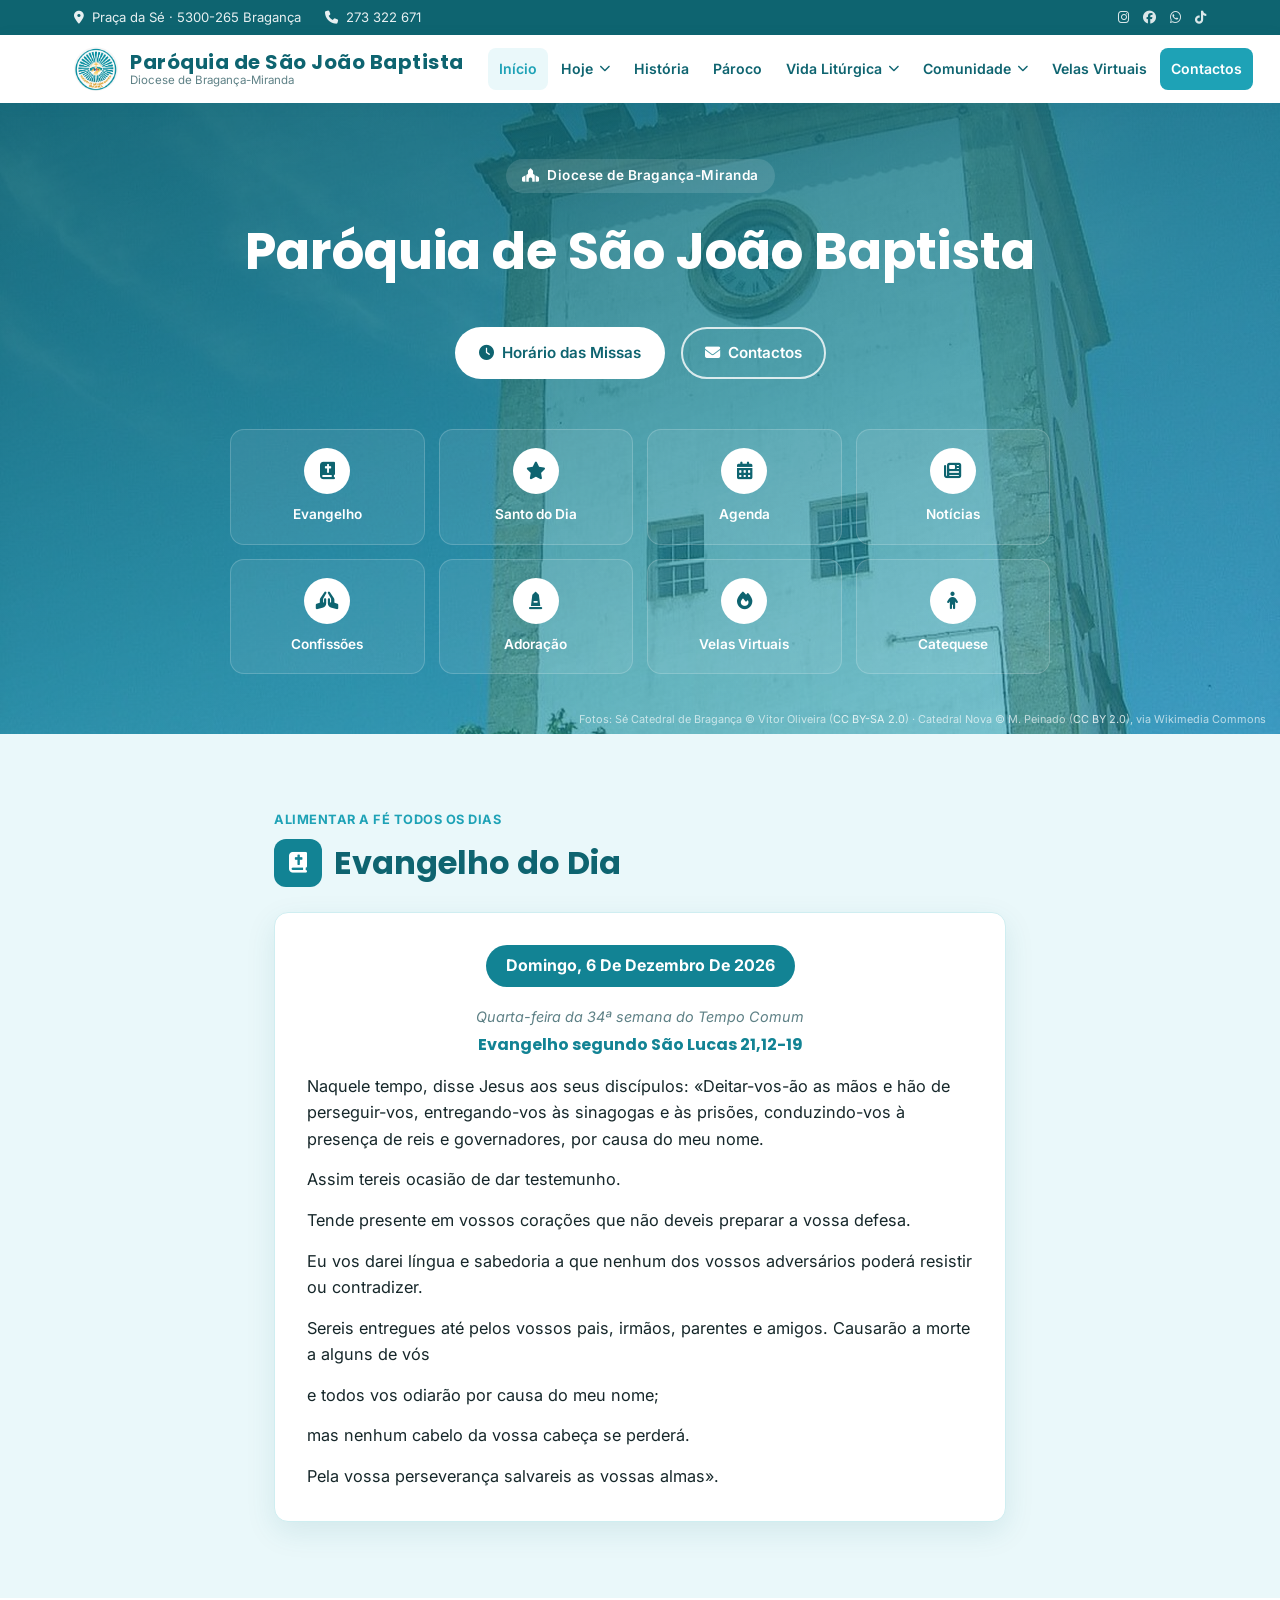
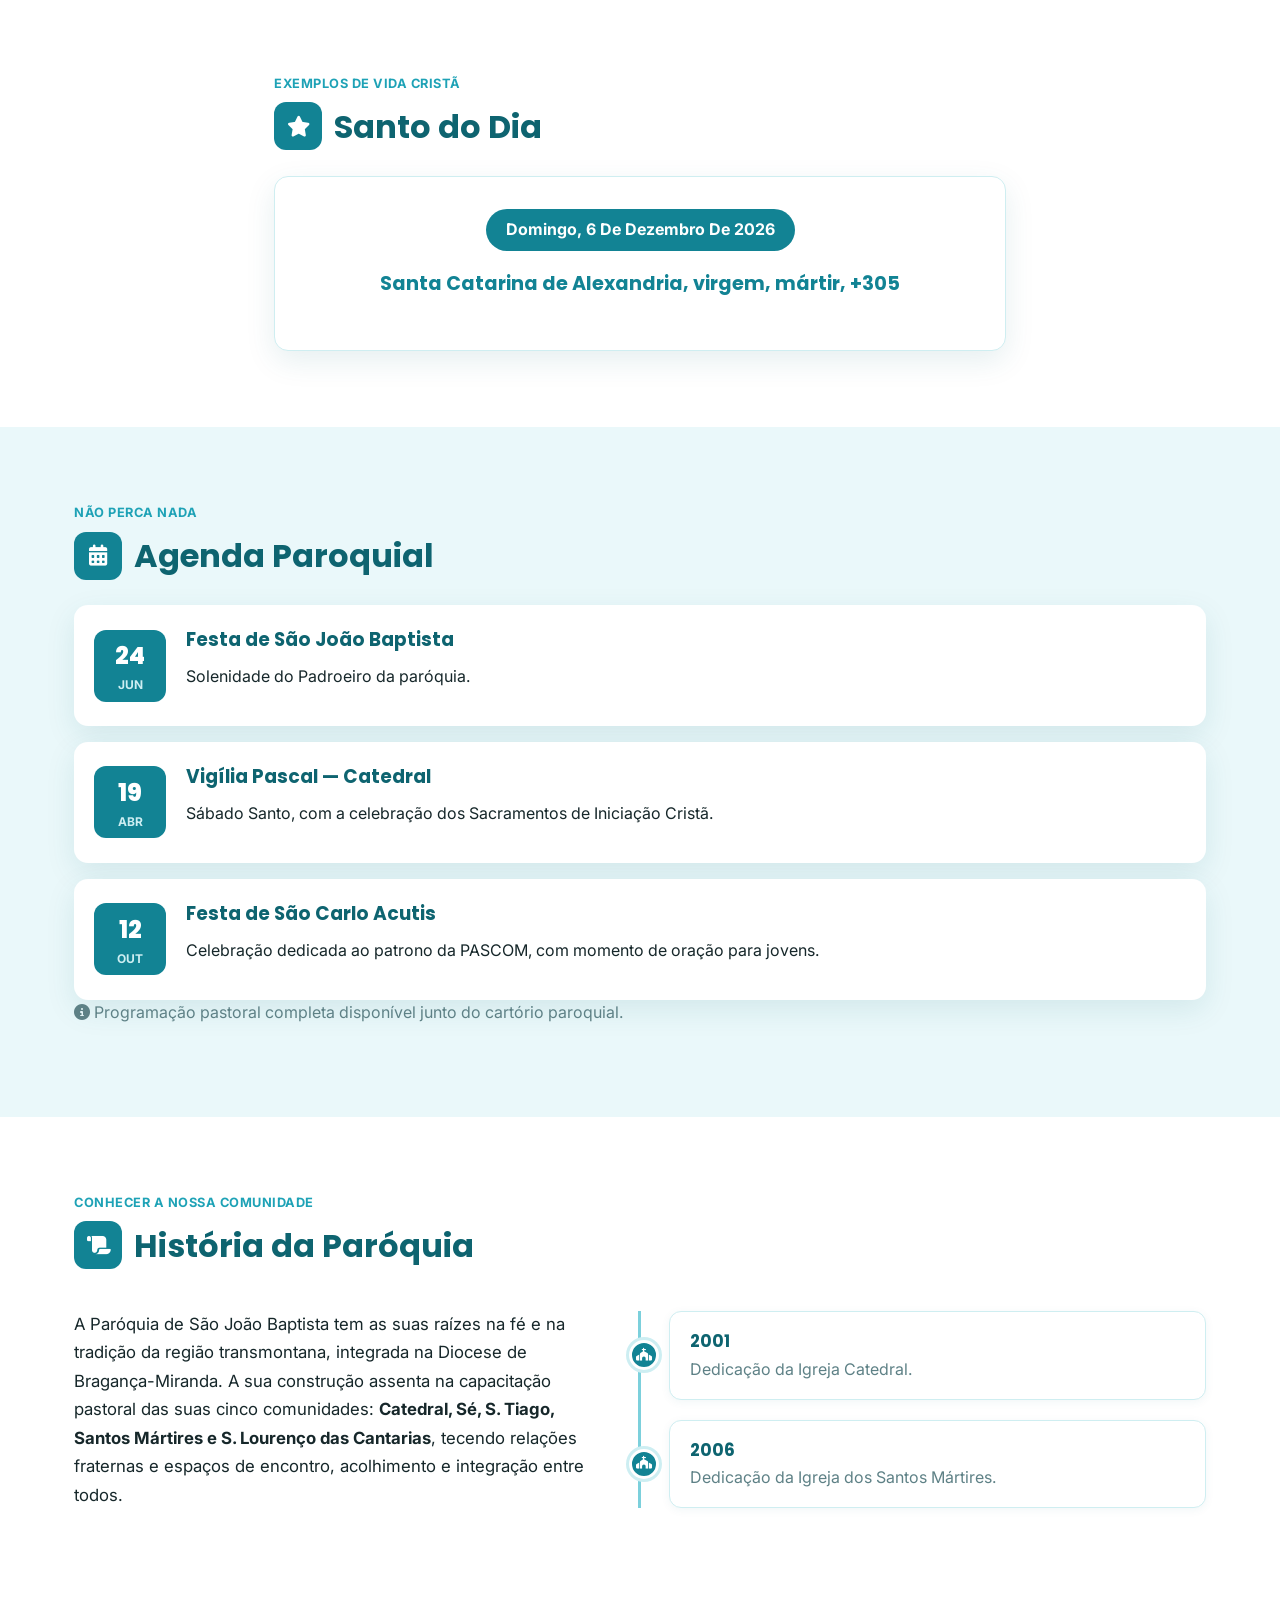
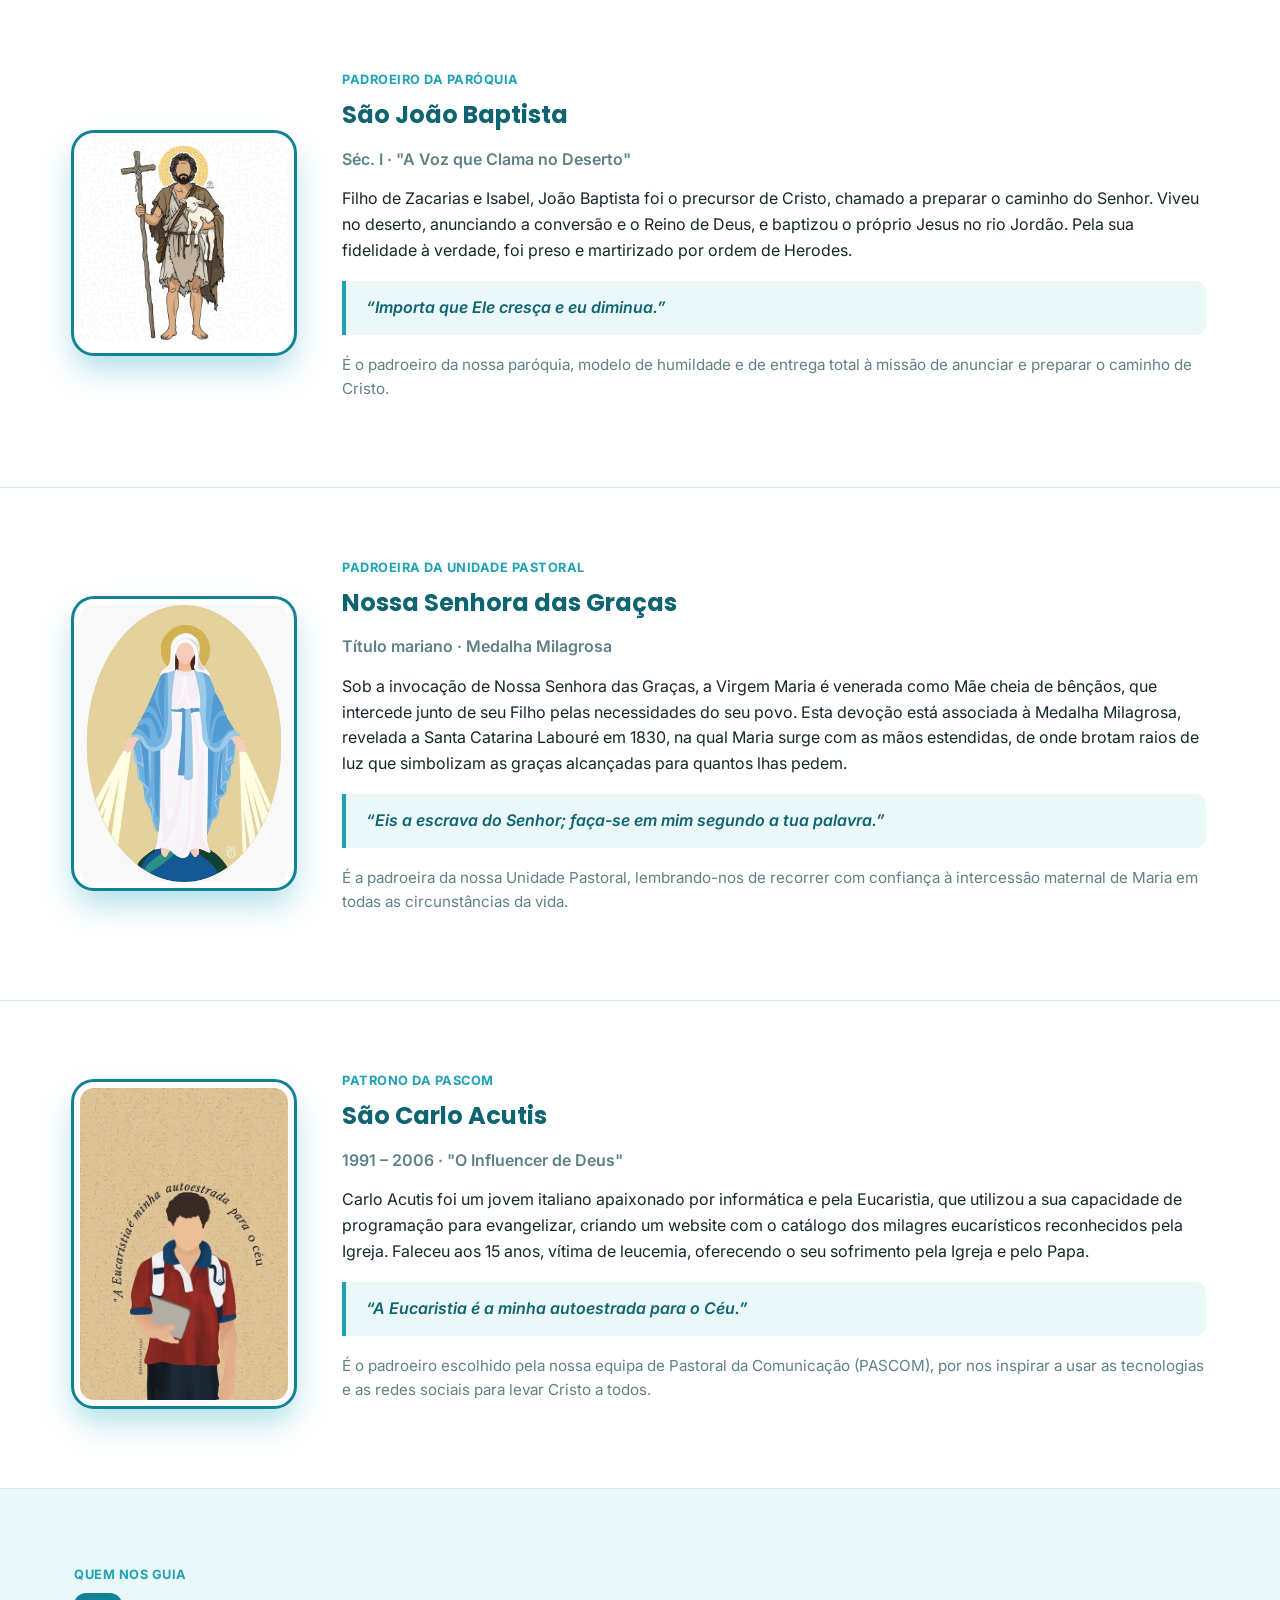
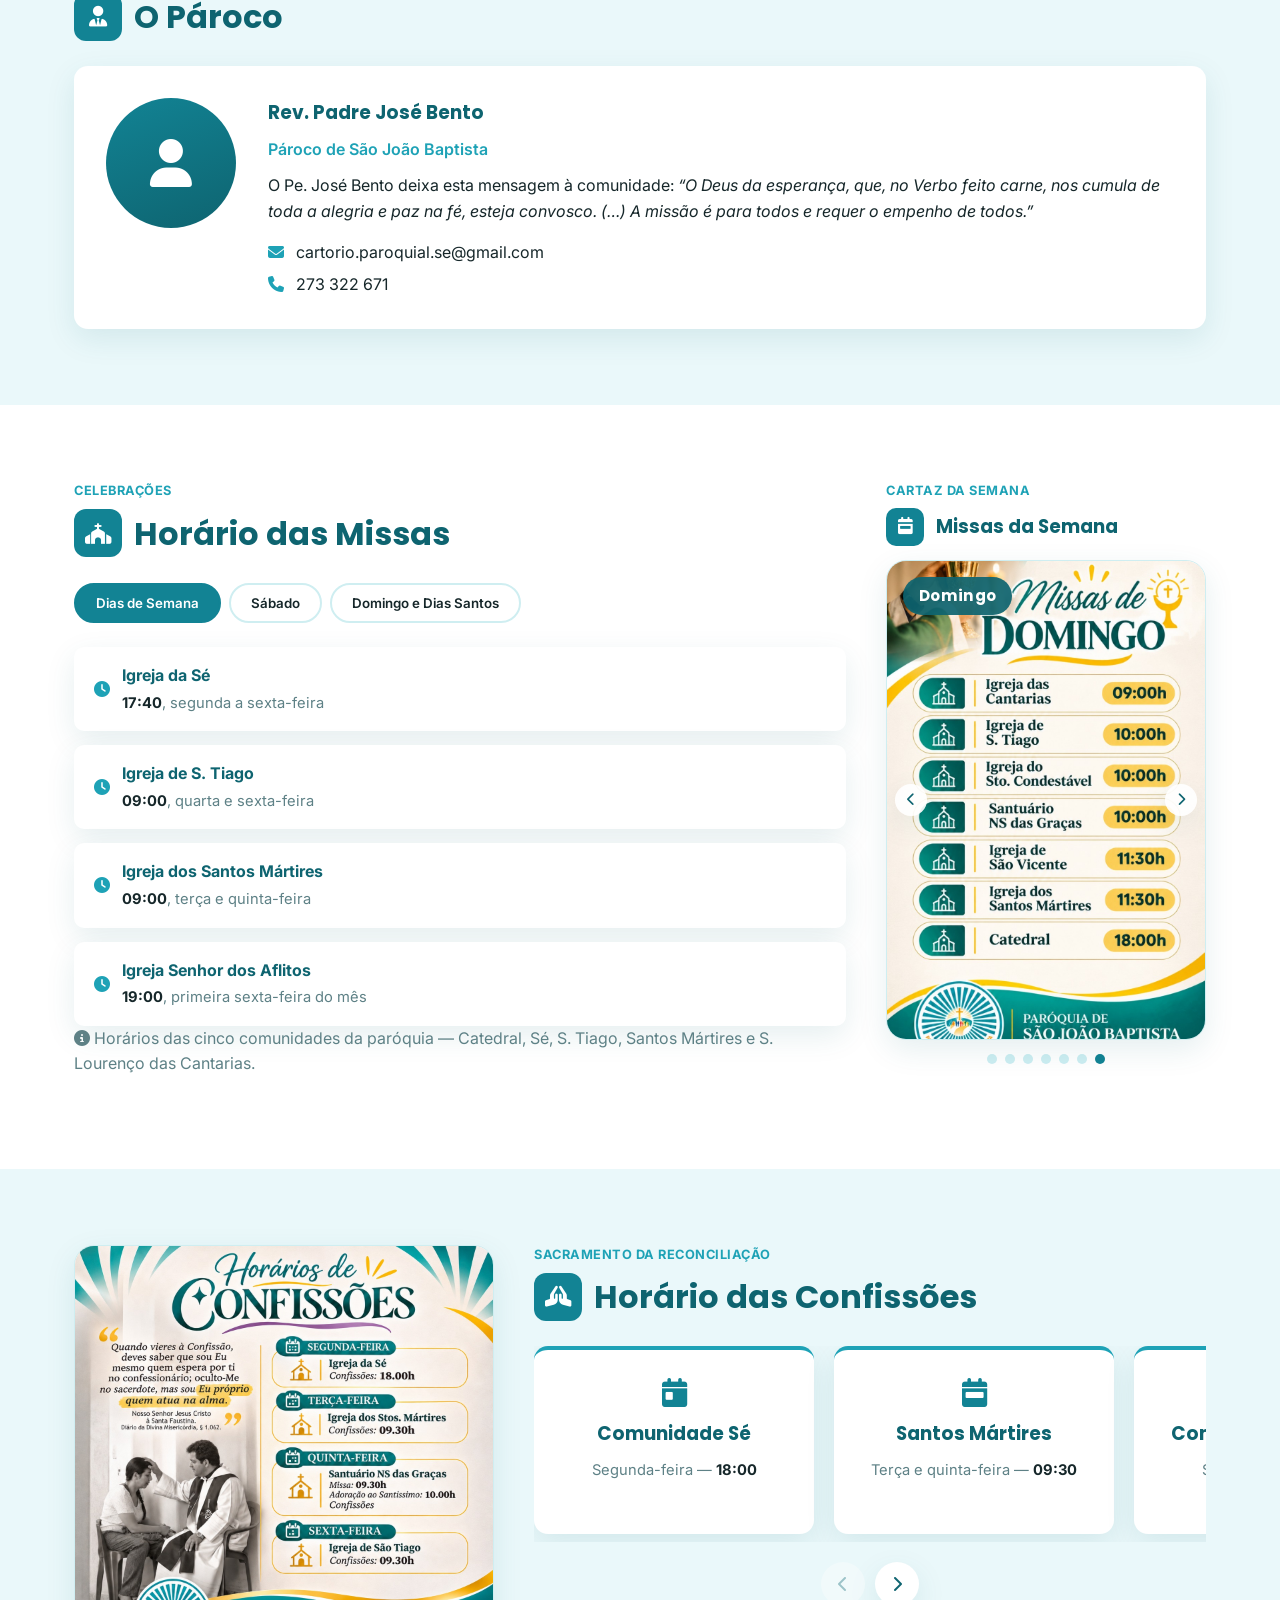
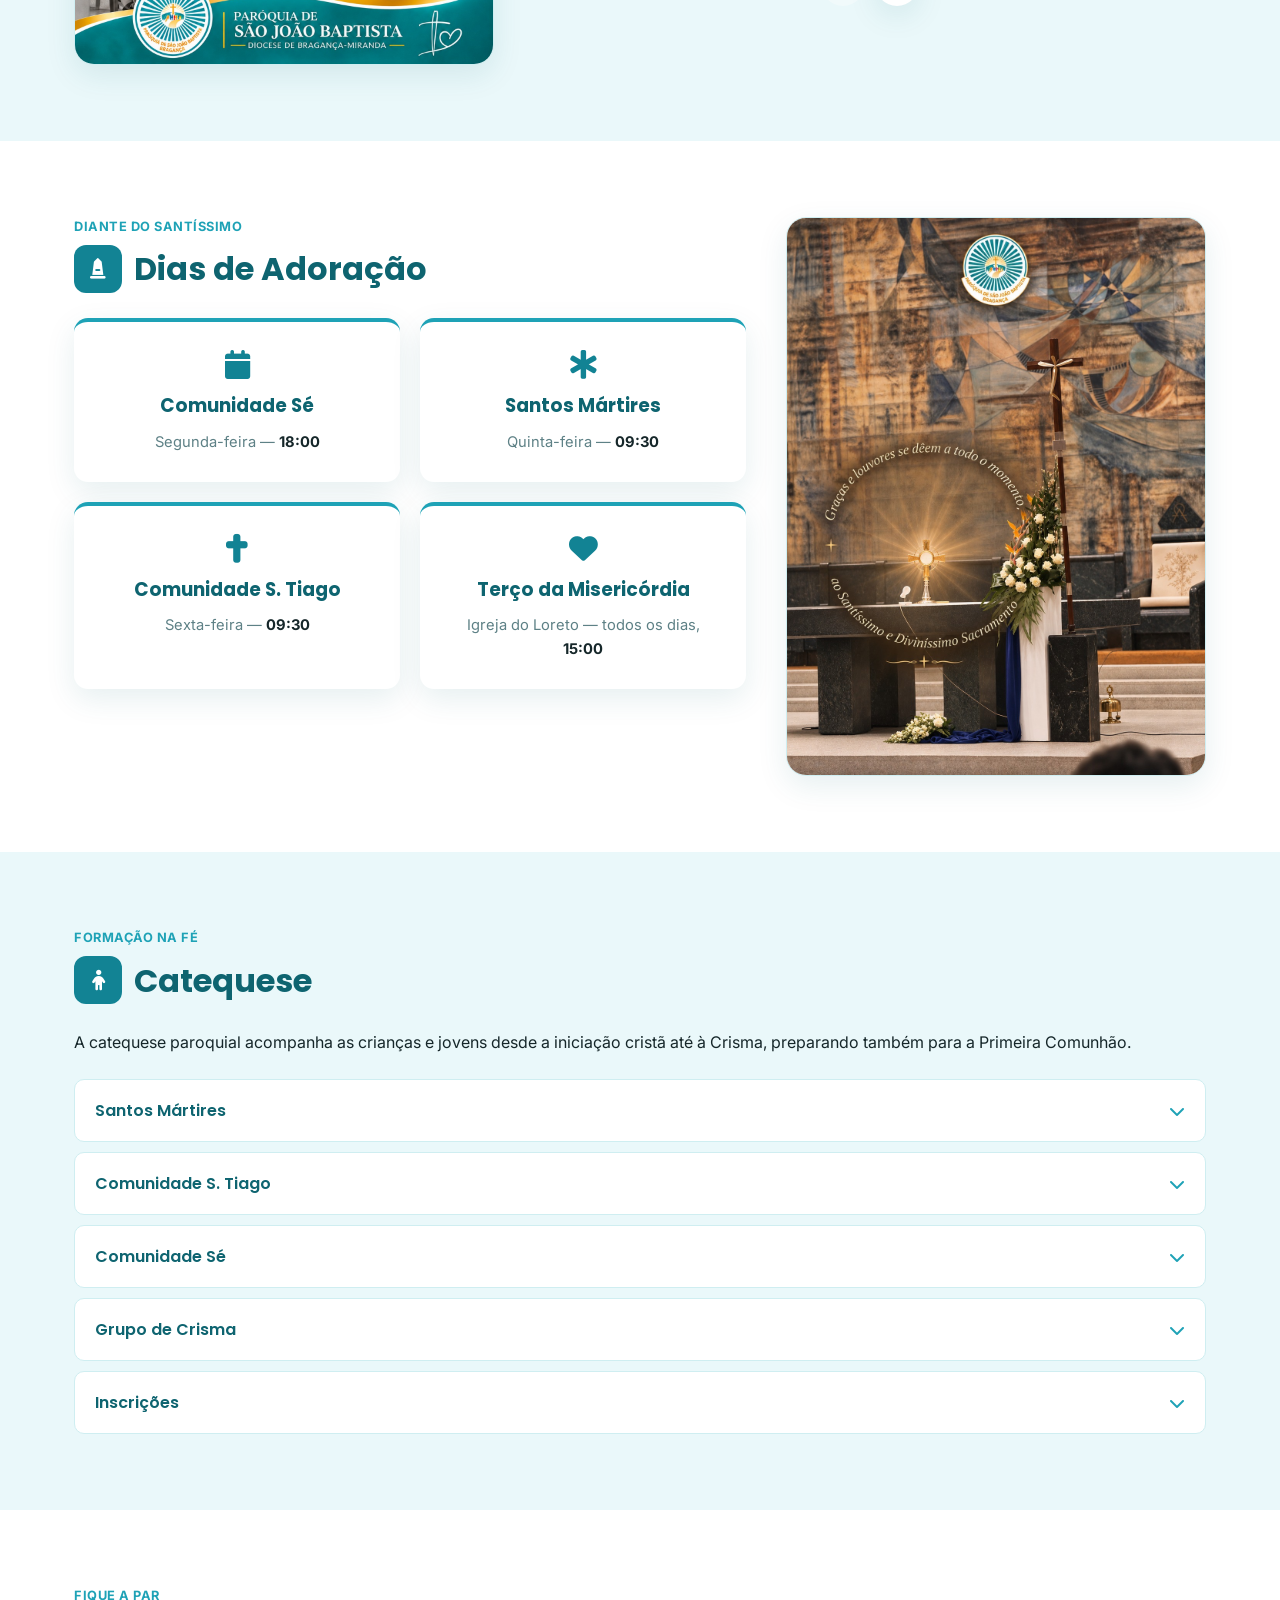
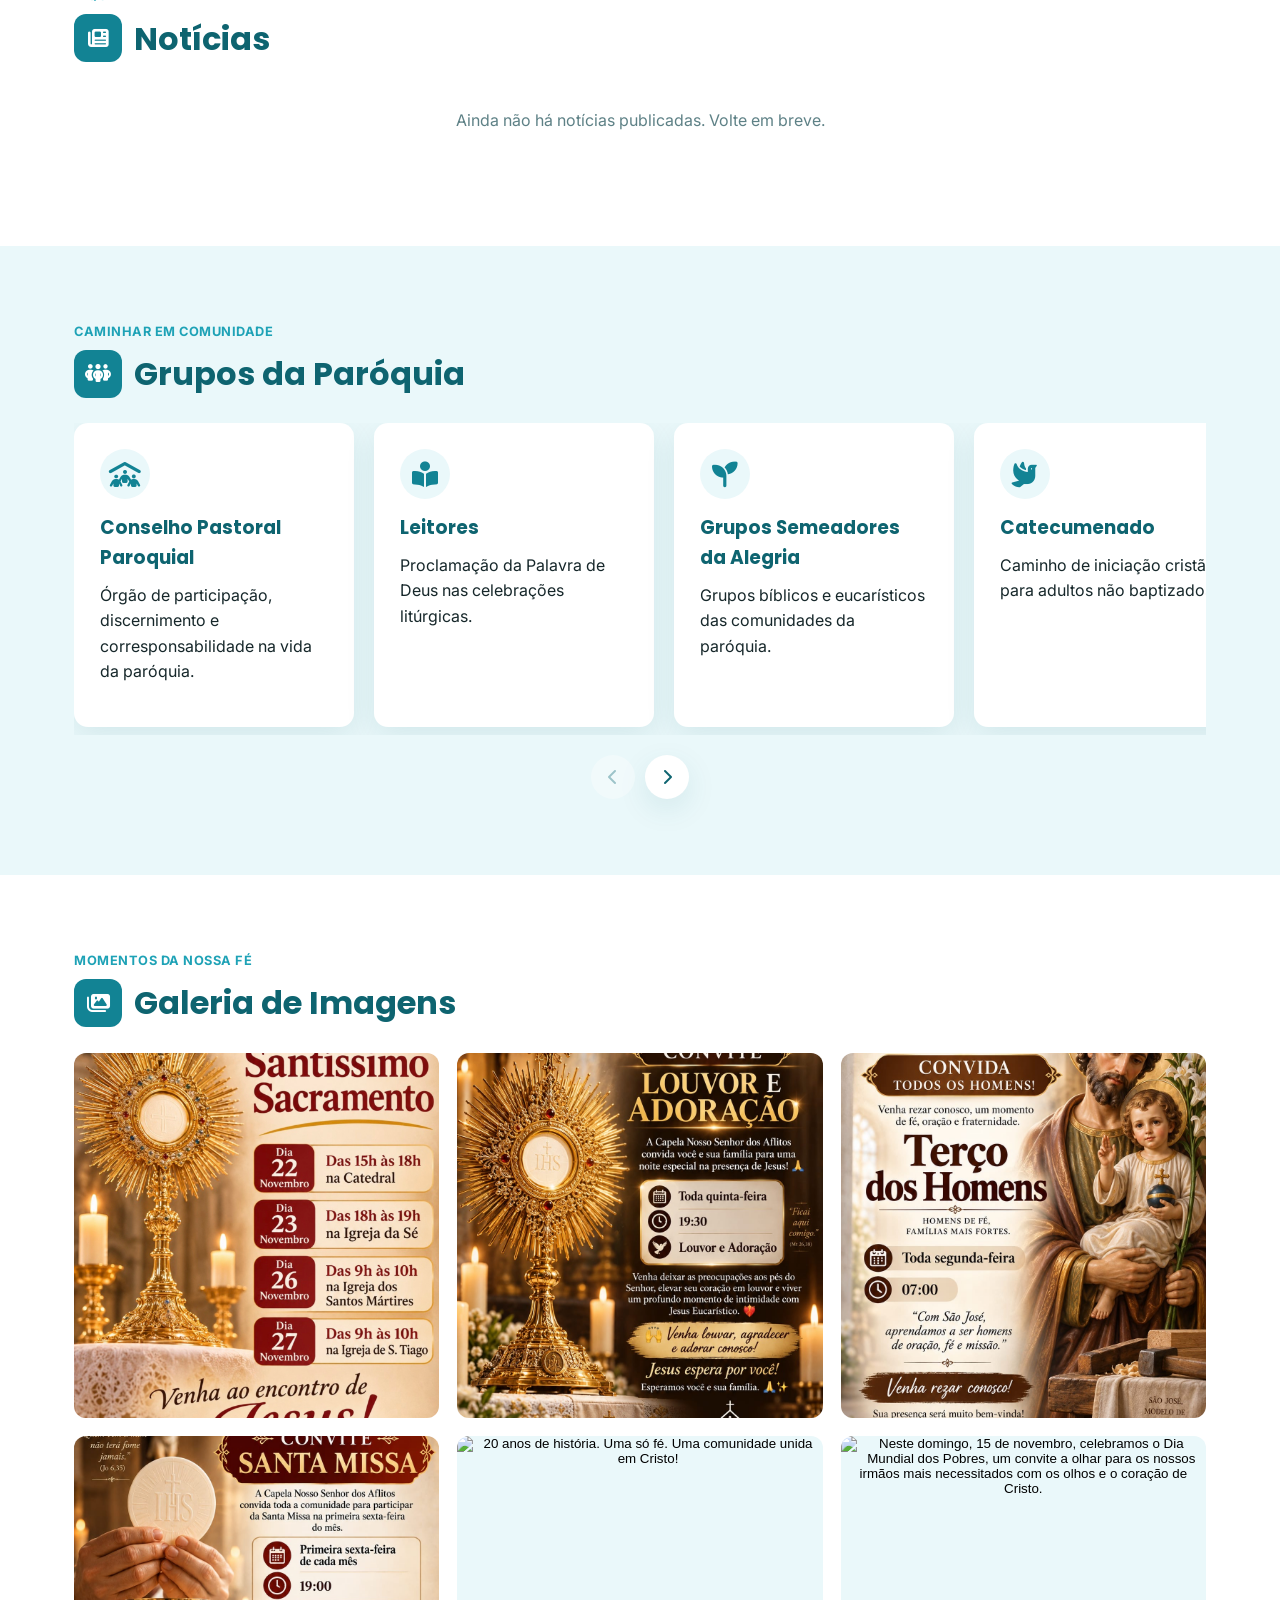
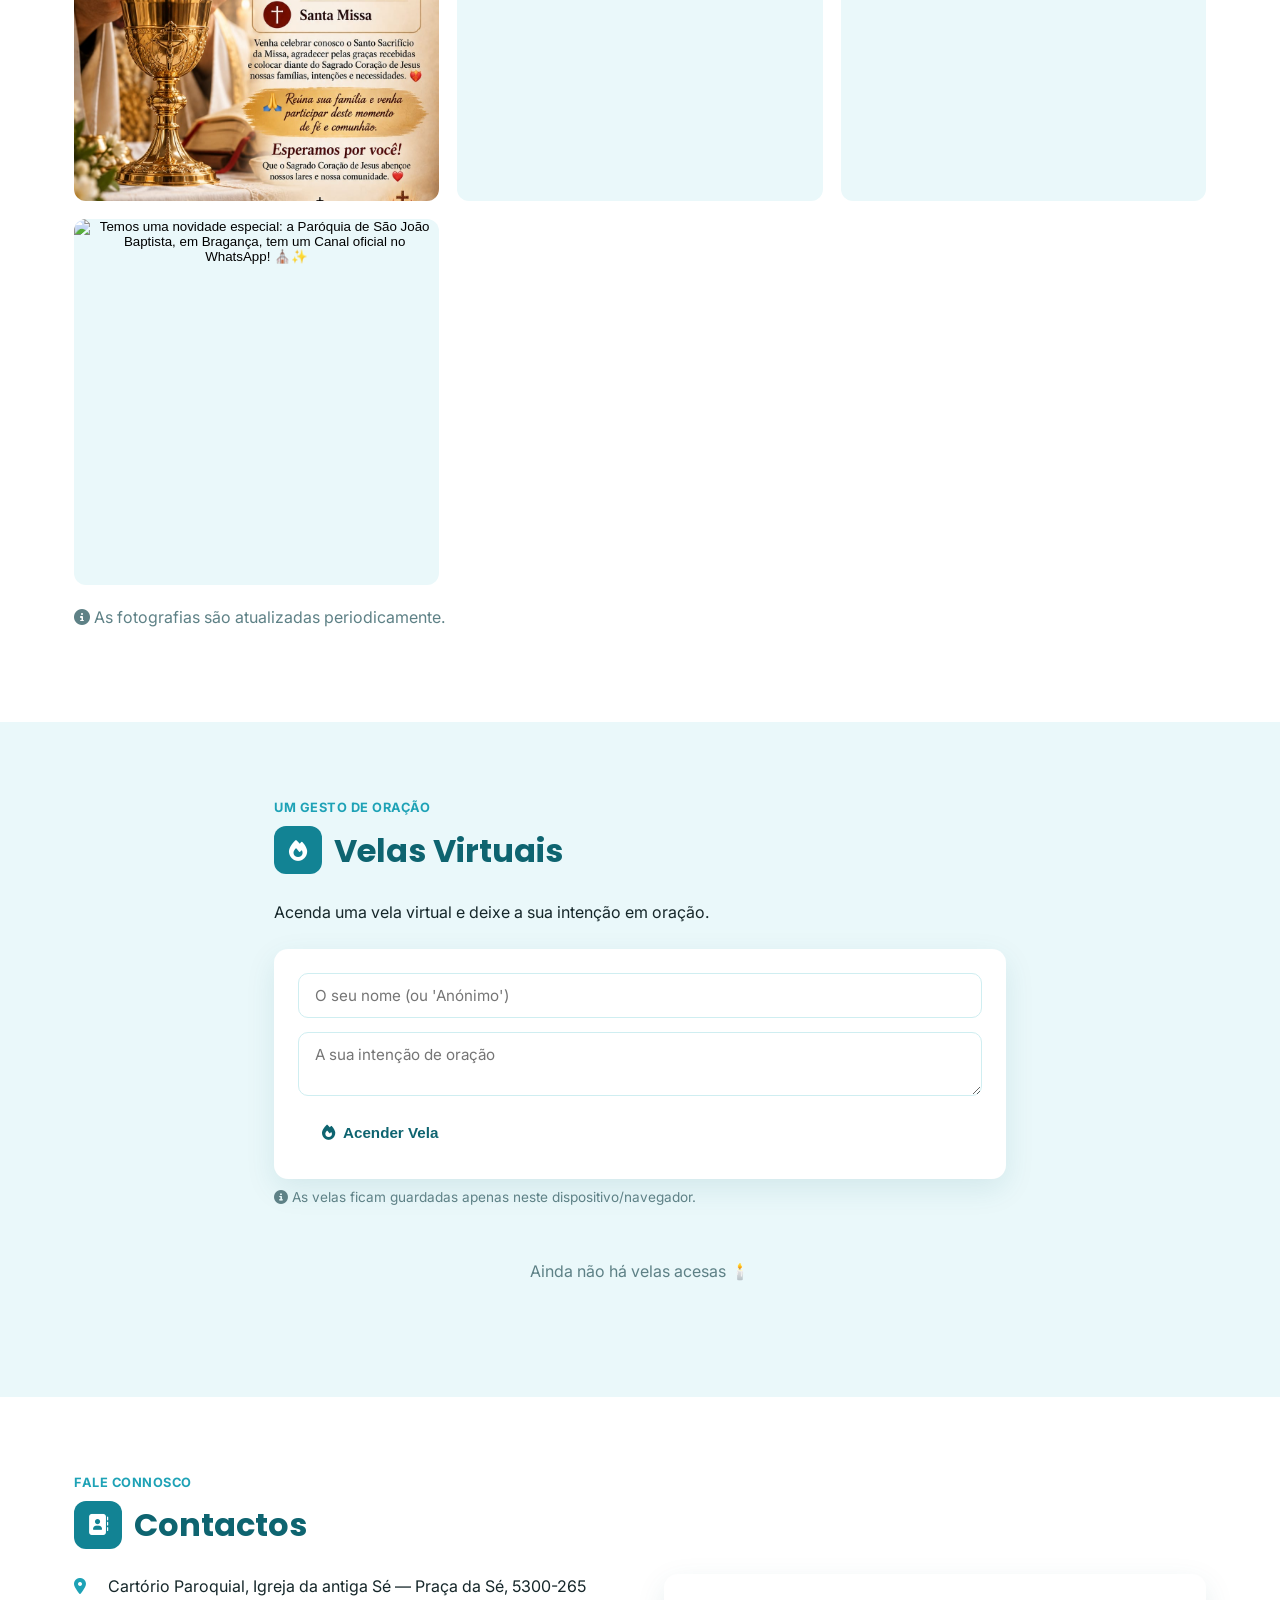
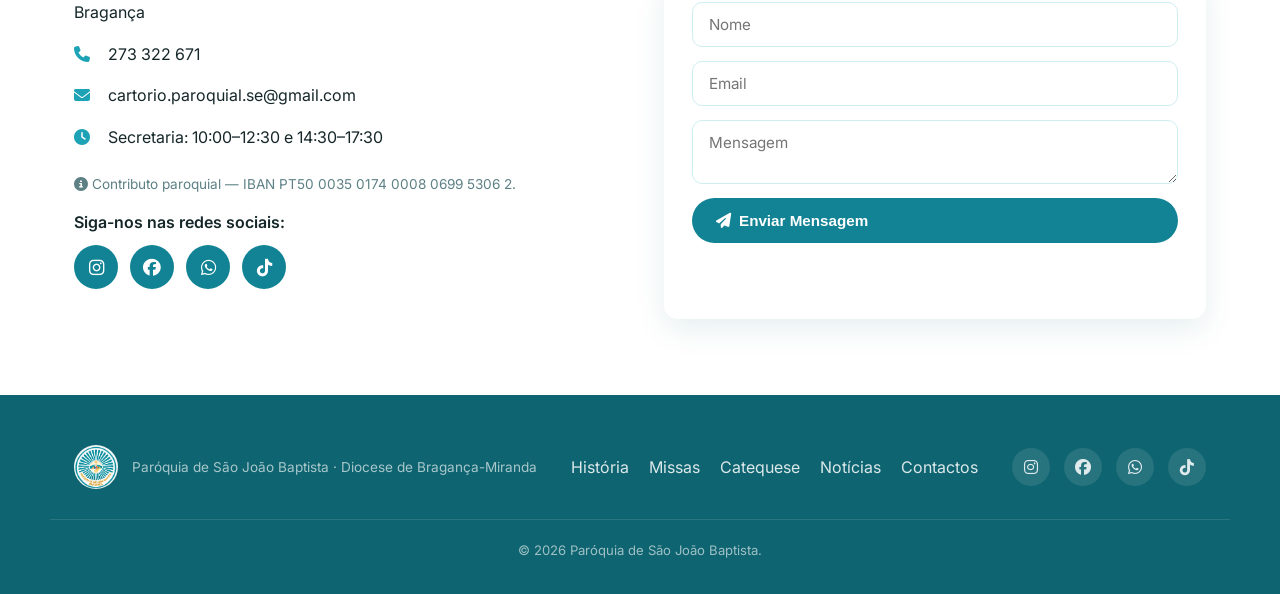
==== commit 6f177cd9: "Adicionar imagem de São João Baptista Substitui o ícone-placeholder pela ilustração fornecida (São J" ====
--- a/index.html
+++ b/index.html
@@ -11,7 +11,6 @@
 <link href="https://fonts.googleapis.com/css2?family=Poppins:wght@500;600;700;800&family=Inter:wght@400;500;600;700&display=swap" rel="stylesheet">
 <link rel="stylesheet" href="https://cdnjs.cloudflare.com/ajax/libs/font-awesome/6.5.2/css/all.min.css">
 <link rel="stylesheet" href="css/style.css">
-<link rel="stylesheet" href="css/calendario.css">
 </head>
 <body>
 
@@ -174,7 +173,30 @@
   <div class="container">
     <p class="section-kicker">Não perca nada</p>
     <h2 class="section-title"><i class="fa-solid fa-calendar-days icon-title"></i> Agenda Paroquial</h2>
-    <div id="calendarioPascom"></div>
+    <div class="agenda-list">
+      <div class="agenda-item">
+        <div class="agenda-date"><span class="day">24</span><span class="month">Jun</span></div>
+        <div class="agenda-body">
+          <h3>Festa de São João Baptista</h3>
+          <p>Solenidade do Padroeiro da paróquia.</p>
+        </div>
+      </div>
+      <div class="agenda-item">
+        <div class="agenda-date"><span class="day">19</span><span class="month">Abr</span></div>
+        <div class="agenda-body">
+          <h3>Vigília Pascal &mdash; Catedral</h3>
+          <p>Sábado Santo, com a celebração dos Sacramentos de Iniciação Cristã.</p>
+        </div>
+      </div>
+      <div class="agenda-item">
+        <div class="agenda-date"><span class="day">12</span><span class="month">Out</span></div>
+        <div class="agenda-body">
+          <h3>Festa de São Carlo Acutis</h3>
+          <p>Celebração dedicada ao patrono da PASCOM, com momento de oração para jovens.</p>
+        </div>
+      </div>
+    </div>
+    <p class="muted"><i class="fa-solid fa-circle-info"></i> Programação pastoral completa disponível junto do cartório paroquial.</p>
   </div>
 </section>
 
@@ -207,7 +229,7 @@
 <section class="patrono">
   <div class="container patrono-inner">
     <div class="patrono-media">
-      <div class="patrono-icon-frame" aria-hidden="true"><i class="fa-solid fa-water"></i></div>
+      <img src="assets/img/patrono-sao-joao-baptista.jpg" alt="Ilustração de São João Baptista" class="patrono-frame">
     </div>
     <div class="patrono-text">
       <p class="section-kicker">Padroeiro da Paróquia</p>
@@ -465,37 +487,17 @@
     <p class="section-kicker">Fique a par</p>
     <h2 class="section-title"><i class="fa-solid fa-newspaper icon-title"></i> Notícias</h2>
     <!-- NOTICIAS:AUTO:INICIO -->
-      <div class="news-grid">
-      <article class="news-card">
-        <div class="news-thumb"><img src="noticias/img/2026-11-29-abertura-do-ano-pastoral-1.jpg" alt="" loading="lazy"></div>
-        <div class="news-body">
-          <span class="news-date">29 de novembro de 2026</span>
-          <h3>Abertura do Ano Pastoral</h3>
-          <p>Neste I Domingo do Advento, dia 29 de novembro, somos convidados a celebrar a abertura do novo Ano Pastoral, renovando a nossa fé, a nossa esperança e o compromisso de caminharmos juntos como Igreja.</p>
-          <a href="noticias/2026-11-29-abertura-do-ano-pastoral.html" class="news-link">Ler mais <i class="fa-solid fa-arrow-right"></i></a>
-        </div>
-      </article>
-      <article class="news-card">
-        <div class="news-thumb"><img src="noticias/img/2026-11-22-20o-aniversario-da-dedicacao-da-igreja-1.png" alt="" loading="lazy"></div>
-        <div class="news-body">
-          <span class="news-date">22 de novembro de 2026</span>
-          <h3>20º Aniversário da Dedicação da Igreja</h3>
-          <p>Eucaristia às 11h30, seguida de almoço comunitário (inscrições na Igreja, 20€).</p>
-          <a href="noticias/2026-11-22-20o-aniversario-da-dedicacao-da-igreja.html" class="news-link">Ler mais <i class="fa-solid fa-arrow-right"></i></a>
-        </div>
-      </article>
-      <article class="news-card">
-        <div class="news-thumb"><img src="noticias/img/2026-11-18-adoracao-ao-santissimo-sacramento-1.jpg" alt="" loading="lazy"></div>
-        <div class="news-body">
-          <span class="news-date">18 de novembro de 2026</span>
-          <h3>Adoração ao Santíssimo Sacramento</h3>
-          <p>Toda a comunidade é convidada a viver momentos de oração, silêncio e encontro pessoal com Cristo, através da Adoração ao Santíssimo Sacramento. Confere os horários de adoração!</p>
-          <a href="noticias/2026-11-18-adoracao-ao-santissimo-sacramento.html" class="news-link">Ler mais <i class="fa-solid fa-arrow-right"></i></a>
-        </div>
-      </article>
-      </div>
-      <p class="news-ver-todas"><a href="noticias/index.html" class="btn btn-blue"><i class="fa-solid fa-box-archive"></i> Aceda aqui para ver todas as notícias <i class="fa-solid fa-arrow-right"></i></a></p>
-      <!-- NOTICIAS:AUTO:FIM -->
+    <!--
+      Gerado automaticamente por .github/workflows/noticias.yml a partir
+      da Google Sheet "índice" de notícias (ver README.md, secção
+      "Notícias (artigos completos)"). Esta mensagem fica visível até
+      haver pelo menos um artigo publicado, sendo substituída
+      automaticamente a partir daí.
+    -->
+    <div class="news-grid">
+      <p class="news-empty">Ainda não há notícias publicadas. Volte em breve.</p>
+    </div>
+    <!-- NOTICIAS:AUTO:FIM -->
   </div>
 </section>
 
@@ -661,8 +663,6 @@
 
 <button id="backToTop" class="back-to-top" aria-label="Voltar ao topo"><i class="fa-solid fa-arrow-up"></i></button>
 
-<script src="js/eventos.js"></script>
-<script src="js/calendario.js"></script>
 <script src="js/galeria.js"></script>
 <script src="js/missas-semana.js"></script>
 <script src="js/script.js"></script>
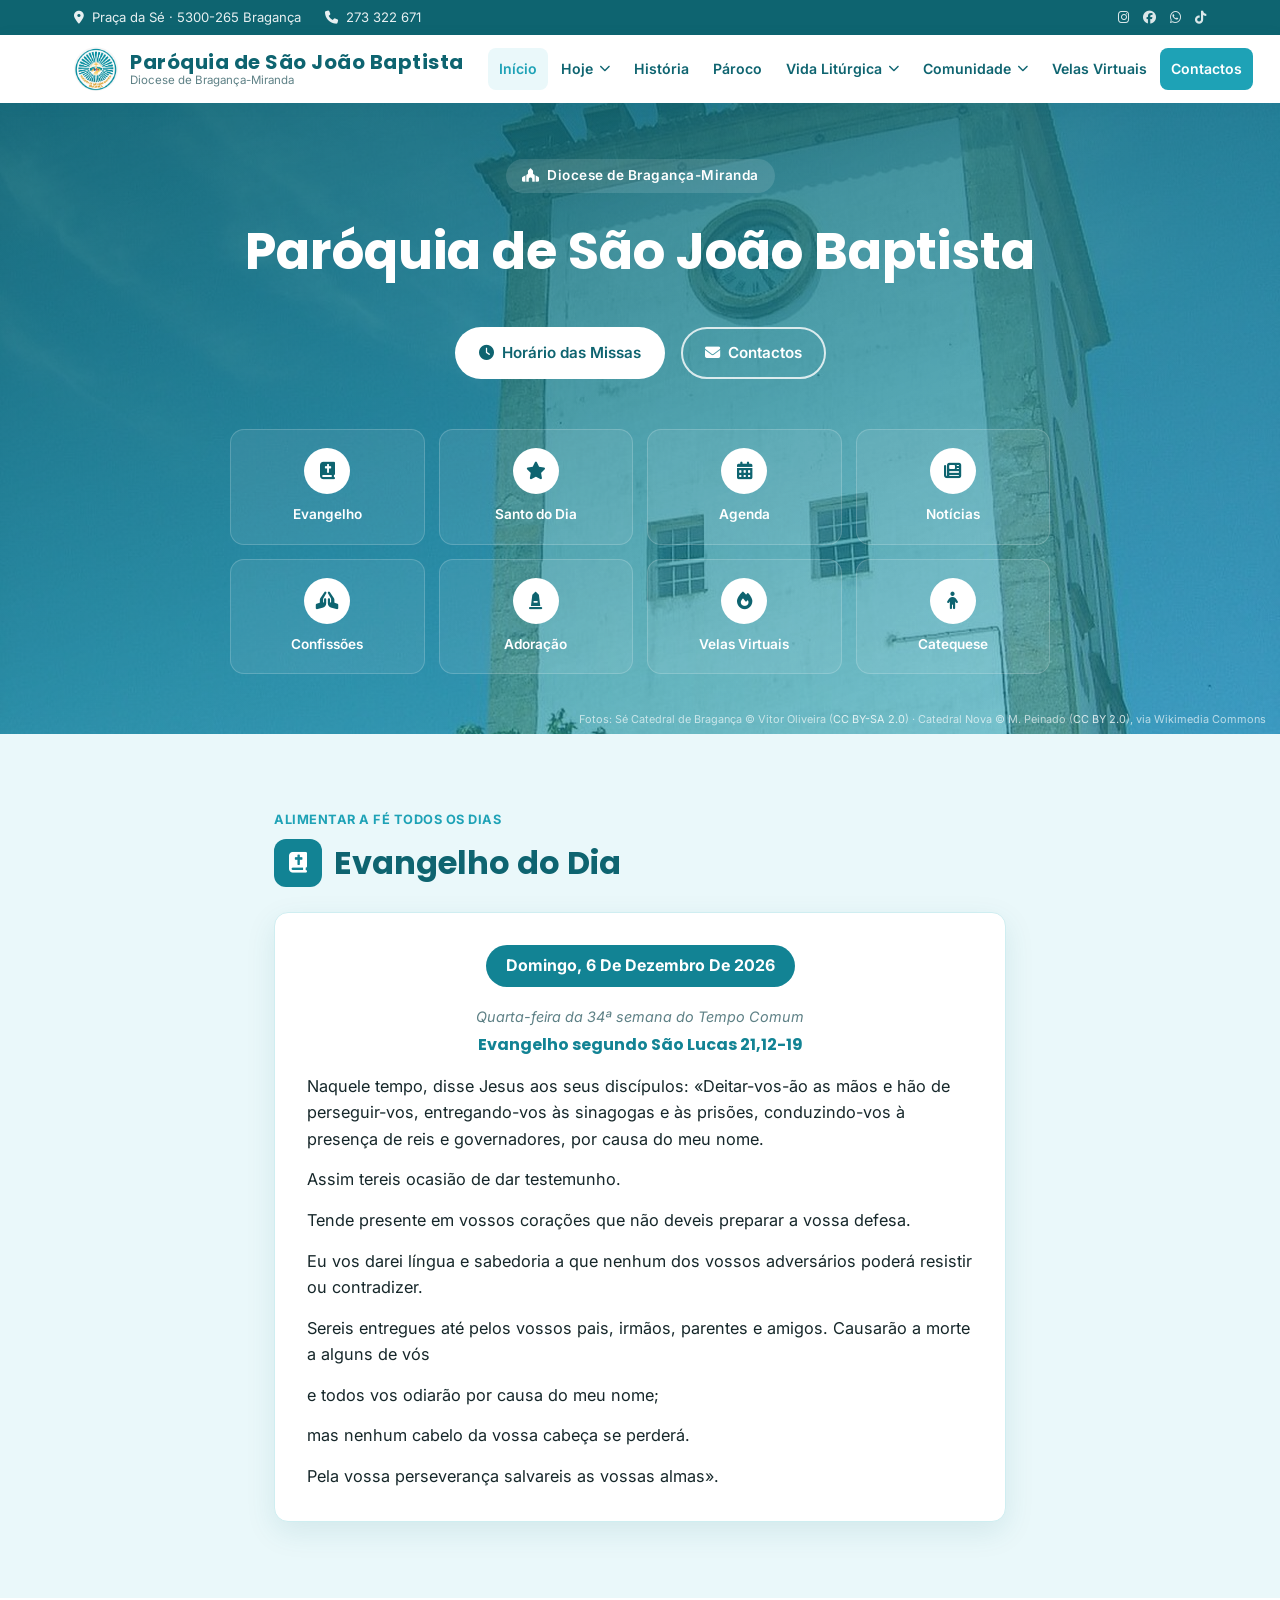
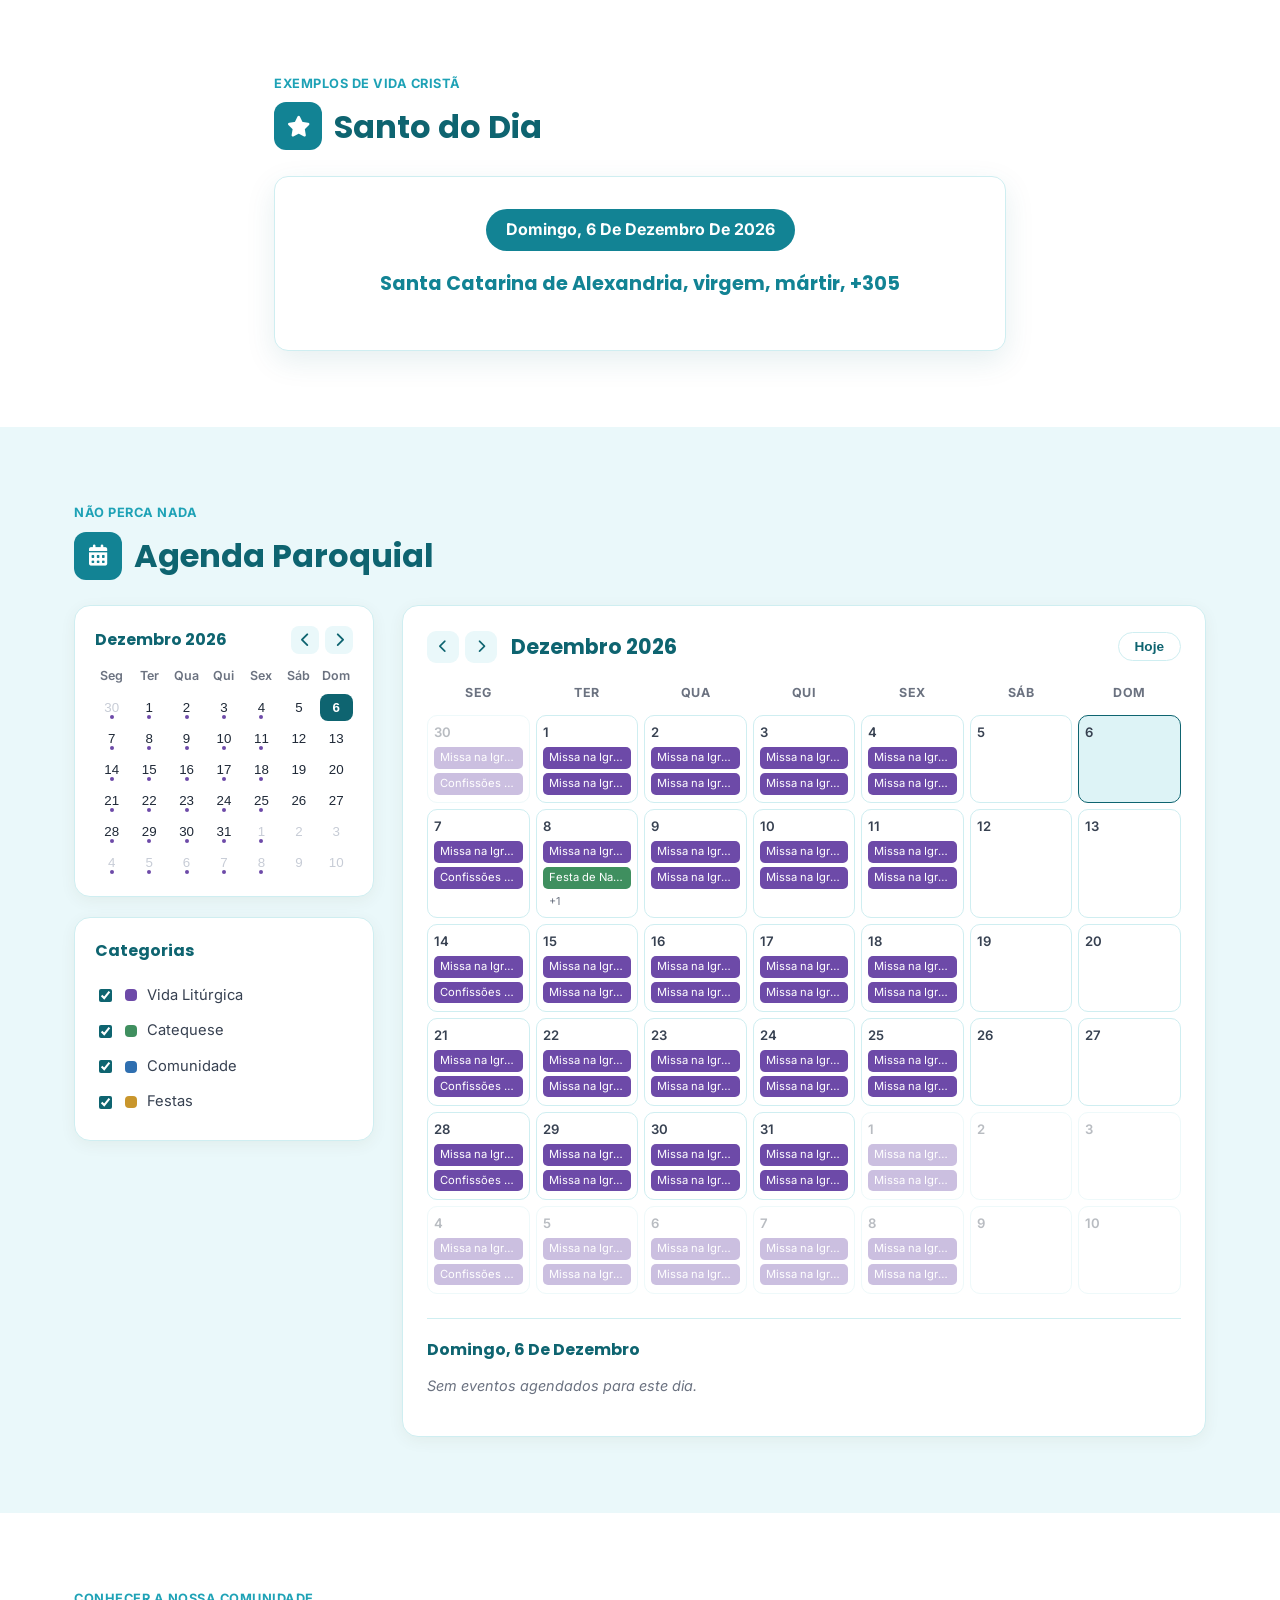
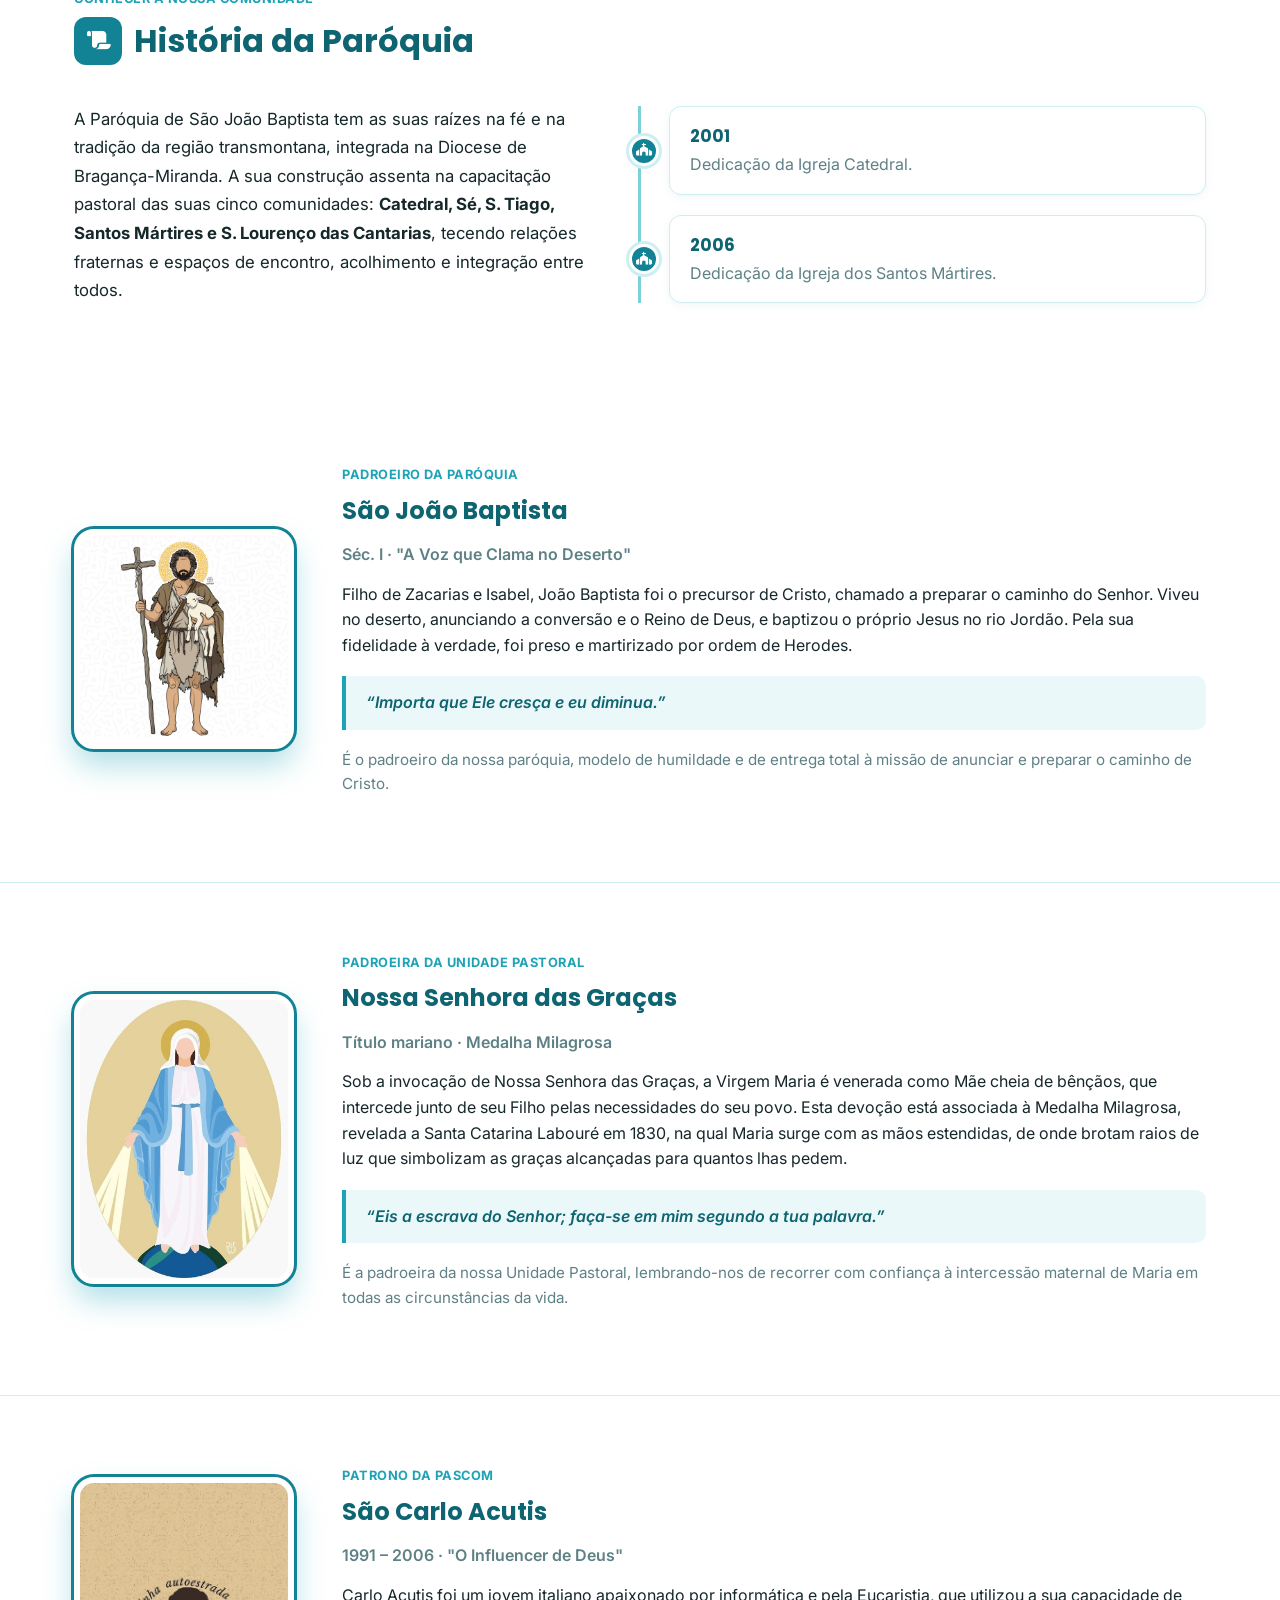
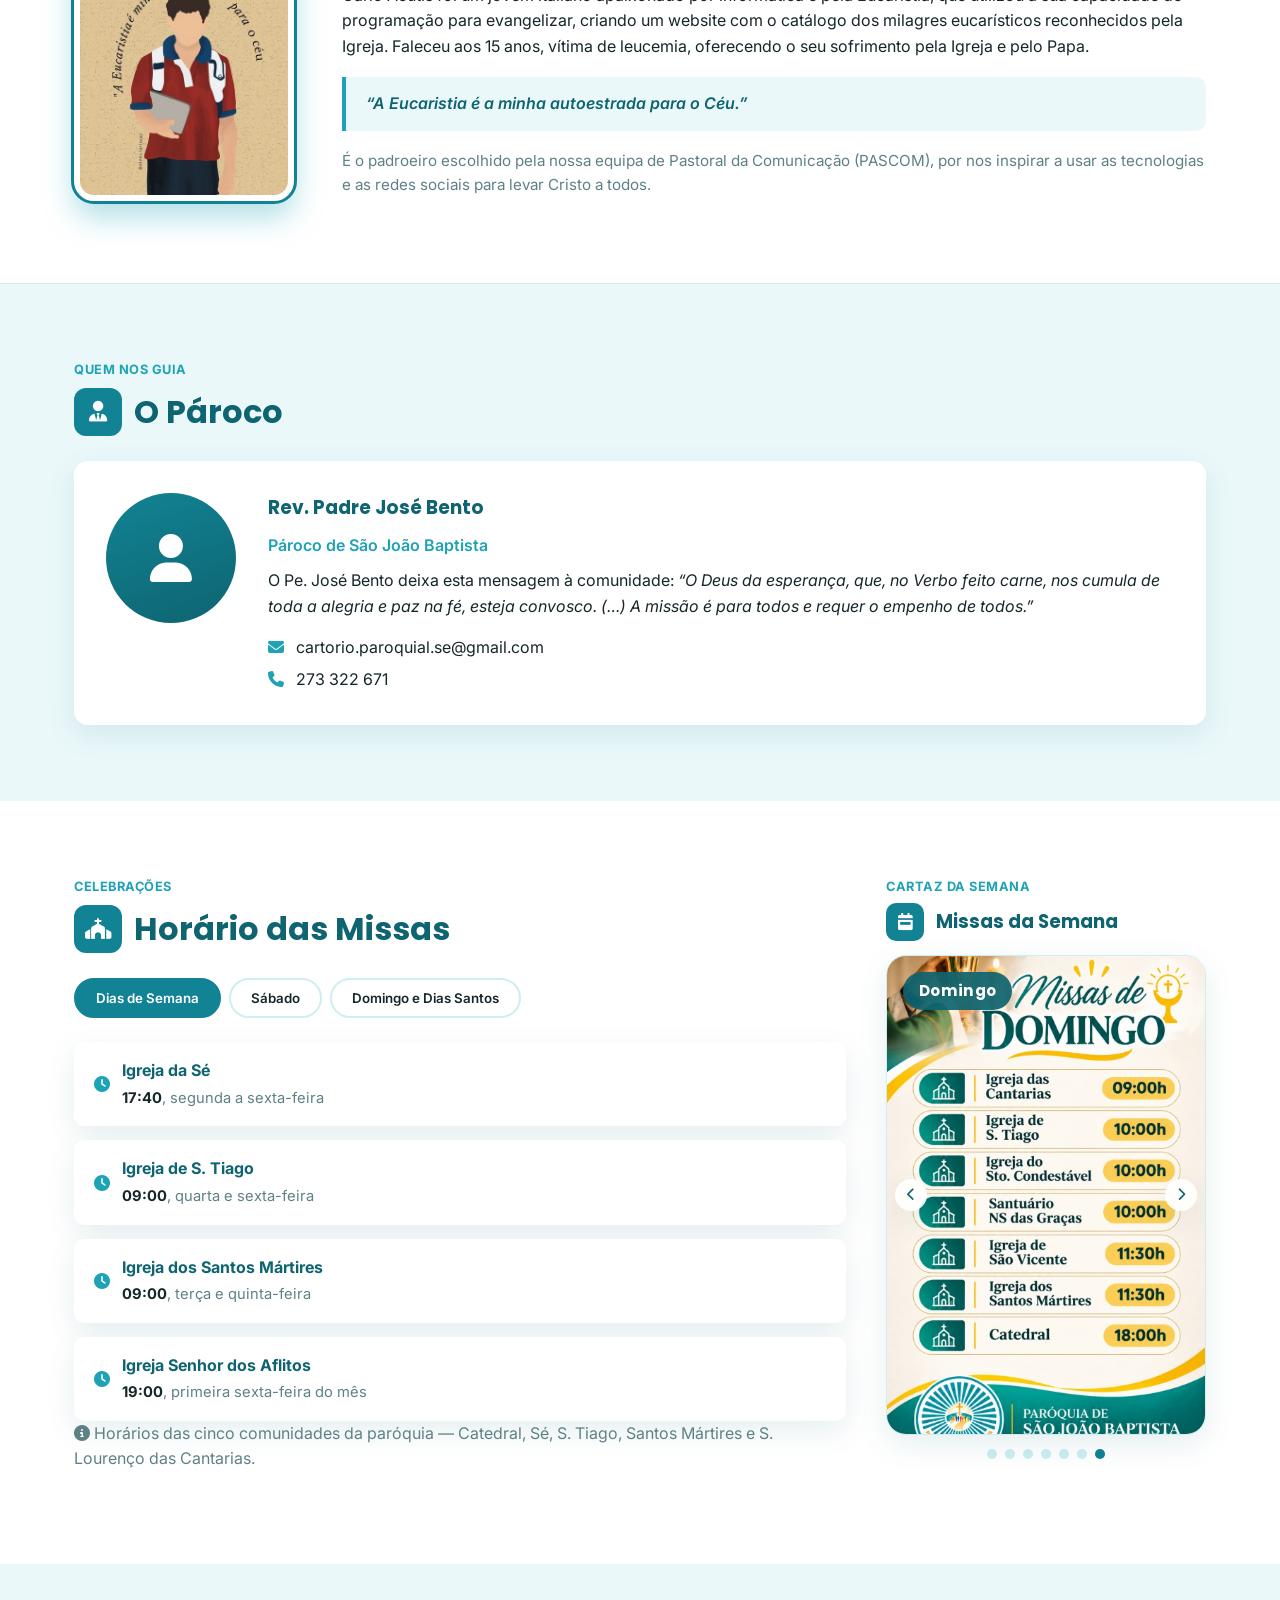
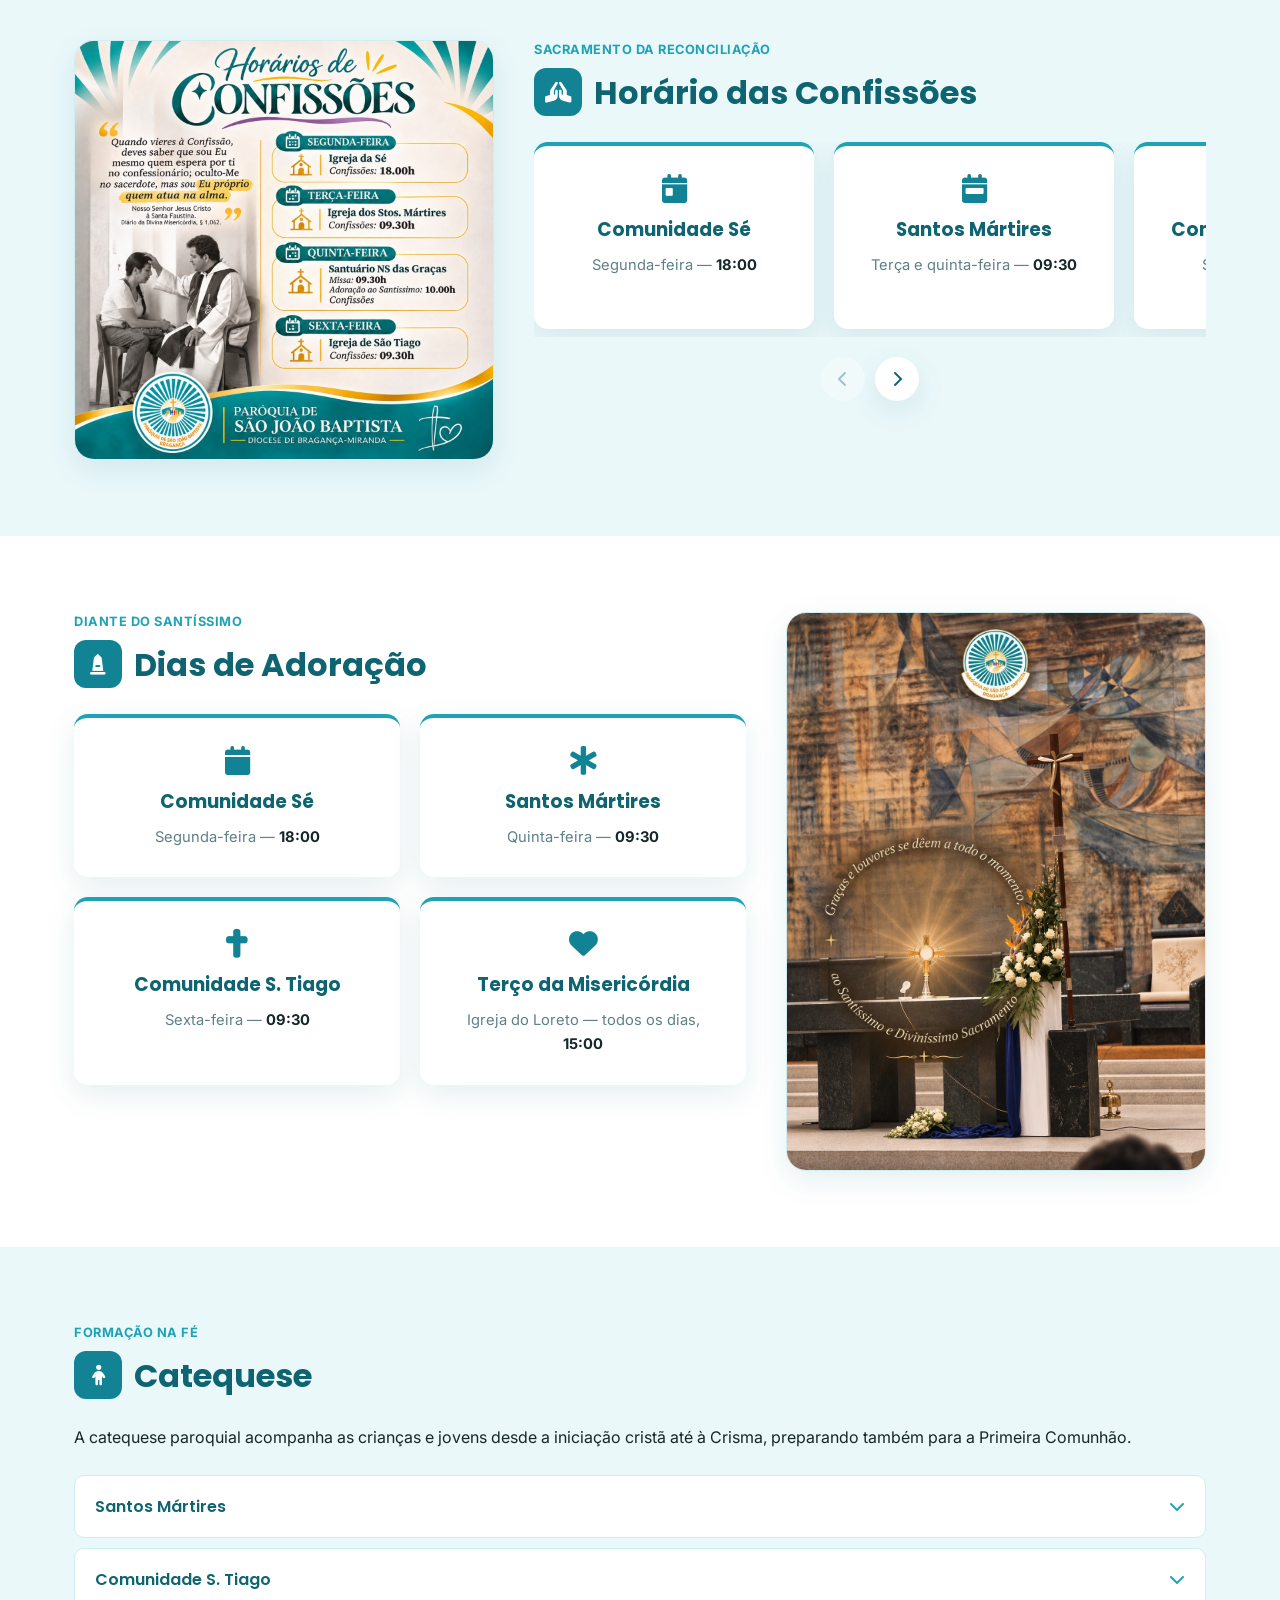
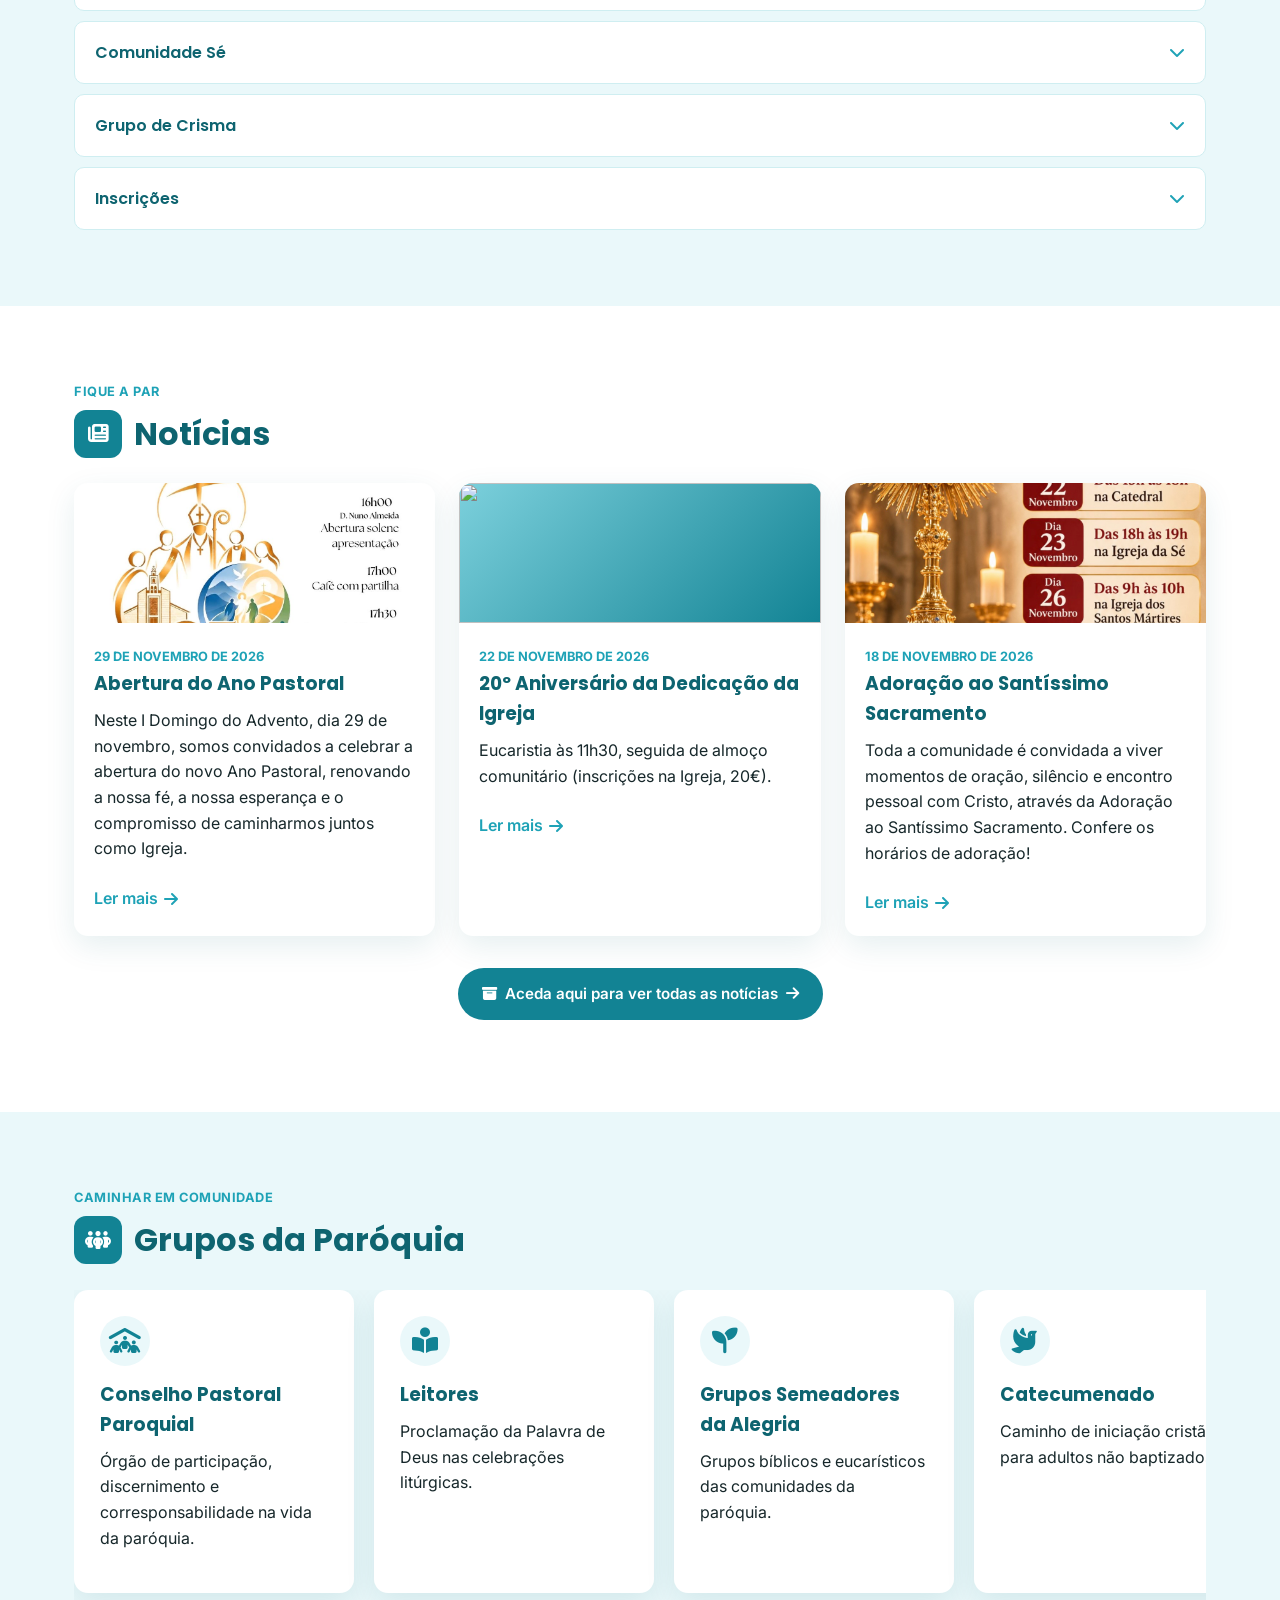
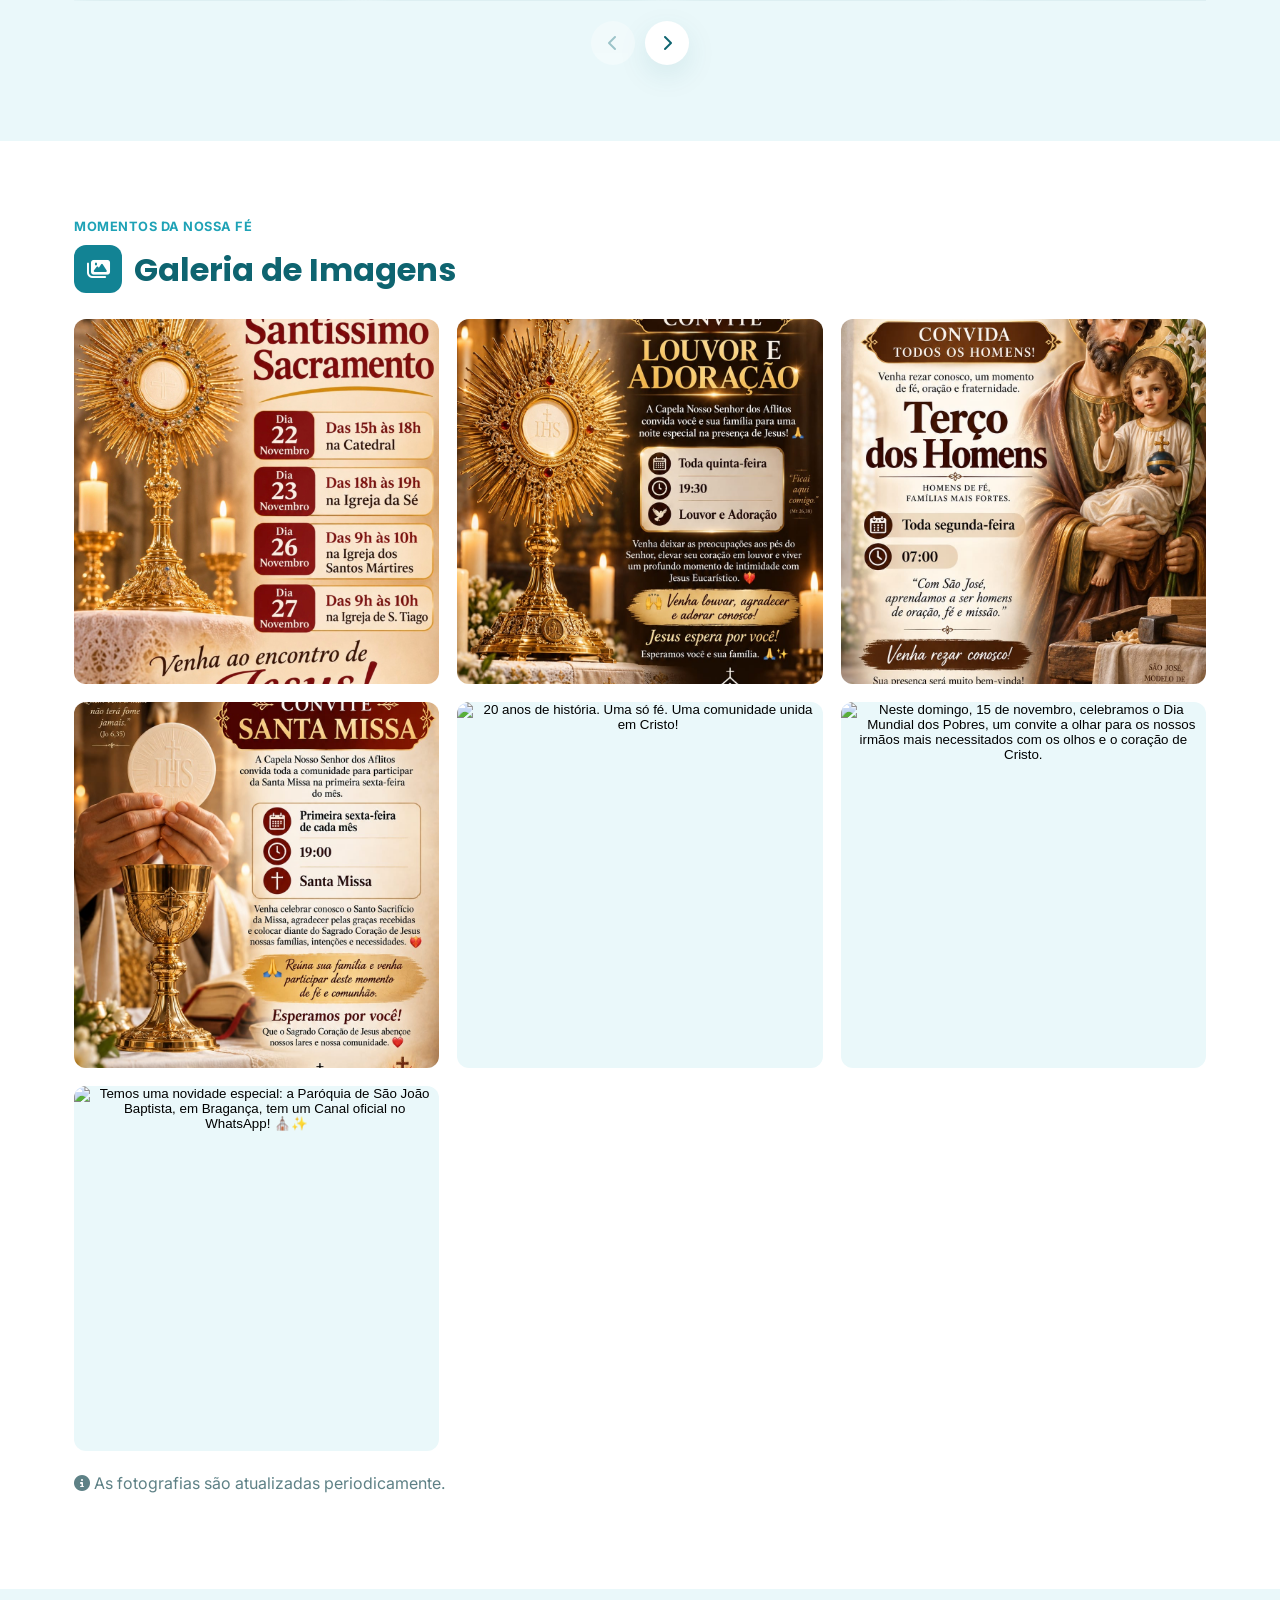
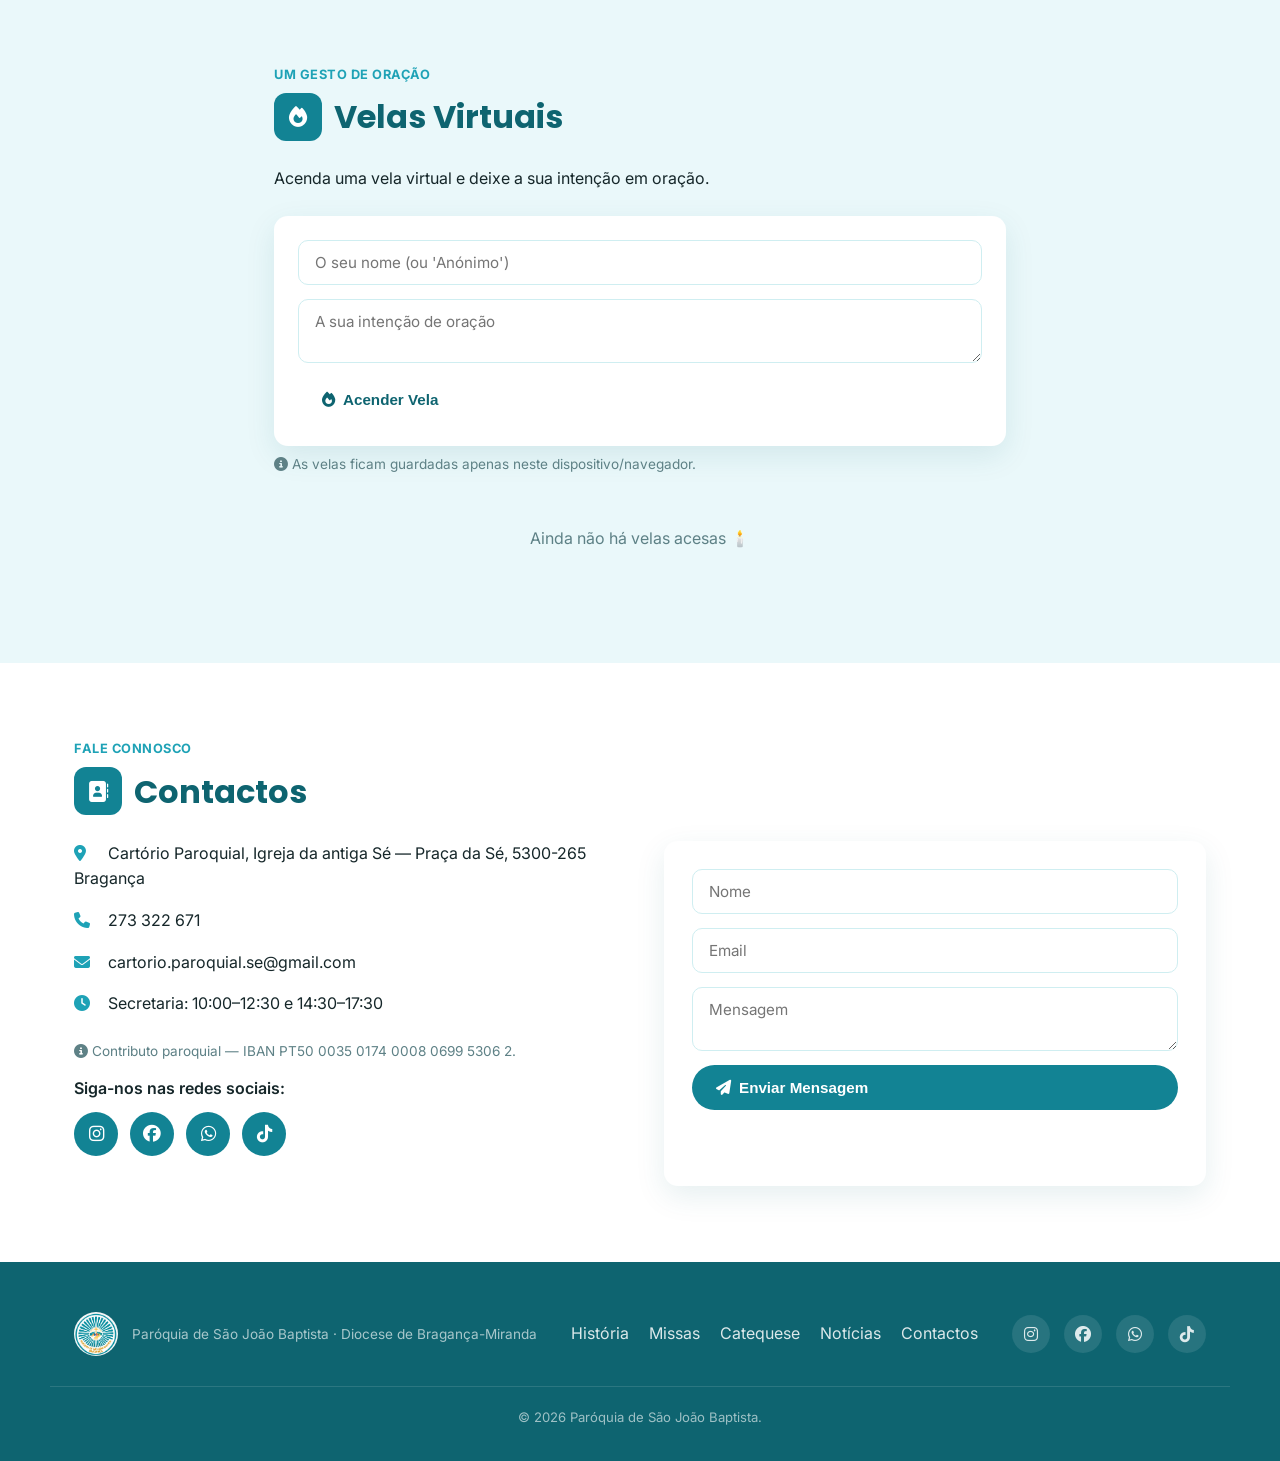
==== commit 5b639046: "Adicionar imagem de São João Baptista Substitui o ícone-placeholder pela ilustração fornecida (São J" ====
--- a/index.html
+++ b/index.html
@@ -11,6 +11,7 @@
 <link href="https://fonts.googleapis.com/css2?family=Poppins:wght@500;600;700;800&family=Inter:wght@400;500;600;700&display=swap" rel="stylesheet">
 <link rel="stylesheet" href="https://cdnjs.cloudflare.com/ajax/libs/font-awesome/6.5.2/css/all.min.css">
 <link rel="stylesheet" href="css/style.css">
+<link rel="stylesheet" href="css/calendario.css">
 </head>
 <body>
 
@@ -173,30 +174,7 @@
   <div class="container">
     <p class="section-kicker">Não perca nada</p>
     <h2 class="section-title"><i class="fa-solid fa-calendar-days icon-title"></i> Agenda Paroquial</h2>
-    <div class="agenda-list">
-      <div class="agenda-item">
-        <div class="agenda-date"><span class="day">24</span><span class="month">Jun</span></div>
-        <div class="agenda-body">
-          <h3>Festa de São João Baptista</h3>
-          <p>Solenidade do Padroeiro da paróquia.</p>
-        </div>
-      </div>
-      <div class="agenda-item">
-        <div class="agenda-date"><span class="day">19</span><span class="month">Abr</span></div>
-        <div class="agenda-body">
-          <h3>Vigília Pascal &mdash; Catedral</h3>
-          <p>Sábado Santo, com a celebração dos Sacramentos de Iniciação Cristã.</p>
-        </div>
-      </div>
-      <div class="agenda-item">
-        <div class="agenda-date"><span class="day">12</span><span class="month">Out</span></div>
-        <div class="agenda-body">
-          <h3>Festa de São Carlo Acutis</h3>
-          <p>Celebração dedicada ao patrono da PASCOM, com momento de oração para jovens.</p>
-        </div>
-      </div>
-    </div>
-    <p class="muted"><i class="fa-solid fa-circle-info"></i> Programação pastoral completa disponível junto do cartório paroquial.</p>
+    <div id="calendarioPascom"></div>
   </div>
 </section>
 
@@ -487,17 +465,37 @@
     <p class="section-kicker">Fique a par</p>
     <h2 class="section-title"><i class="fa-solid fa-newspaper icon-title"></i> Notícias</h2>
     <!-- NOTICIAS:AUTO:INICIO -->
-    <!--
-      Gerado automaticamente por .github/workflows/noticias.yml a partir
-      da Google Sheet "índice" de notícias (ver README.md, secção
-      "Notícias (artigos completos)"). Esta mensagem fica visível até
-      haver pelo menos um artigo publicado, sendo substituída
-      automaticamente a partir daí.
-    -->
-    <div class="news-grid">
-      <p class="news-empty">Ainda não há notícias publicadas. Volte em breve.</p>
-    </div>
-    <!-- NOTICIAS:AUTO:FIM -->
+      <div class="news-grid">
+      <article class="news-card">
+        <div class="news-thumb"><img src="noticias/img/2026-11-29-abertura-do-ano-pastoral-1.jpg" alt="" loading="lazy"></div>
+        <div class="news-body">
+          <span class="news-date">29 de novembro de 2026</span>
+          <h3>Abertura do Ano Pastoral</h3>
+          <p>Neste I Domingo do Advento, dia 29 de novembro, somos convidados a celebrar a abertura do novo Ano Pastoral, renovando a nossa fé, a nossa esperança e o compromisso de caminharmos juntos como Igreja.</p>
+          <a href="noticias/2026-11-29-abertura-do-ano-pastoral.html" class="news-link">Ler mais <i class="fa-solid fa-arrow-right"></i></a>
+        </div>
+      </article>
+      <article class="news-card">
+        <div class="news-thumb"><img src="noticias/img/2026-11-22-20o-aniversario-da-dedicacao-da-igreja-1.png" alt="" loading="lazy"></div>
+        <div class="news-body">
+          <span class="news-date">22 de novembro de 2026</span>
+          <h3>20º Aniversário da Dedicação da Igreja</h3>
+          <p>Eucaristia às 11h30, seguida de almoço comunitário (inscrições na Igreja, 20€).</p>
+          <a href="noticias/2026-11-22-20o-aniversario-da-dedicacao-da-igreja.html" class="news-link">Ler mais <i class="fa-solid fa-arrow-right"></i></a>
+        </div>
+      </article>
+      <article class="news-card">
+        <div class="news-thumb"><img src="noticias/img/2026-11-18-adoracao-ao-santissimo-sacramento-1.jpg" alt="" loading="lazy"></div>
+        <div class="news-body">
+          <span class="news-date">18 de novembro de 2026</span>
+          <h3>Adoração ao Santíssimo Sacramento</h3>
+          <p>Toda a comunidade é convidada a viver momentos de oração, silêncio e encontro pessoal com Cristo, através da Adoração ao Santíssimo Sacramento. Confere os horários de adoração!</p>
+          <a href="noticias/2026-11-18-adoracao-ao-santissimo-sacramento.html" class="news-link">Ler mais <i class="fa-solid fa-arrow-right"></i></a>
+        </div>
+      </article>
+      </div>
+      <p class="news-ver-todas"><a href="noticias/index.html" class="btn btn-blue"><i class="fa-solid fa-box-archive"></i> Aceda aqui para ver todas as notícias <i class="fa-solid fa-arrow-right"></i></a></p>
+      <!-- NOTICIAS:AUTO:FIM -->
   </div>
 </section>
 
@@ -663,6 +661,8 @@
 
 <button id="backToTop" class="back-to-top" aria-label="Voltar ao topo"><i class="fa-solid fa-arrow-up"></i></button>
 
+<script src="js/eventos.js"></script>
+<script src="js/calendario.js"></script>
 <script src="js/galeria.js"></script>
 <script src="js/missas-semana.js"></script>
 <script src="js/script.js"></script>
--- a/css/calendario.css
+++ b/css/calendario.css
@@ -0,0 +1,299 @@
+/* =========================================================
+   PASCOM · Agenda / Calendário — estilos
+   Namespace .cal-* para não colidir com o style.css existente
+   ========================================================= */
+
+.cal-wrap {
+  --cal-azul: #0e6470;
+  --cal-azul-claro: #1ea2b6;
+  --cal-dourado: #c9962c;
+  --cal-verde: #3f8f5f;
+  --cal-roxo: #6d4aa8;
+  --cal-bg-card: #ffffff;
+  --cal-borda: #cfeef1;
+  --cal-texto-muted: #6b7280;
+
+  display: grid;
+  grid-template-columns: 300px 1fr;
+  gap: 28px;
+  align-items: start;
+}
+
+@media (max-width: 900px) {
+  .cal-wrap { grid-template-columns: 1fr; }
+}
+
+/* ---------- Painel lateral ---------- */
+.cal-side {
+  display: flex;
+  flex-direction: column;
+  gap: 20px;
+}
+
+.cal-card {
+  background: var(--cal-bg-card);
+  border: 1px solid var(--cal-borda);
+  border-radius: 16px;
+  padding: 20px;
+  box-shadow: 0 4px 16px rgba(92, 68, 18, 0.06);
+}
+
+.cal-card h3 {
+  font-family: 'Poppins', sans-serif;
+  font-size: 1rem;
+  color: var(--cal-azul);
+  margin: 0 0 14px;
+}
+
+/* Mini calendário */
+.cal-mini-header {
+  display: flex;
+  align-items: center;
+  justify-content: space-between;
+  margin-bottom: 12px;
+}
+.cal-mini-header strong {
+  font-family: 'Poppins', sans-serif;
+  color: var(--cal-azul);
+  text-transform: capitalize;
+}
+.cal-mini-nav {
+  display: flex;
+  gap: 6px;
+}
+.cal-mini-nav button {
+  border: none;
+  background: #eaf8fa;
+  color: var(--cal-azul);
+  width: 28px;
+  height: 28px;
+  border-radius: 8px;
+  cursor: pointer;
+  font-size: 0.9rem;
+}
+.cal-mini-nav button:hover { background: #cdeef2; }
+
+.cal-mini-grid {
+  display: grid;
+  grid-template-columns: repeat(7, minmax(0, 1fr));
+  gap: 4px;
+  text-align: center;
+  font-size: 0.78rem;
+}
+.cal-mini-grid .cal-dow {
+  color: var(--cal-texto-muted);
+  font-weight: 600;
+  padding-bottom: 4px;
+}
+.cal-mini-grid button {
+  border: none;
+  background: transparent;
+  padding: 6px 0;
+  border-radius: 8px;
+  cursor: pointer;
+  color: #1f2937;
+  position: relative;
+}
+.cal-mini-grid button.cal-outro-mes { color: #c7ccd6; }
+.cal-mini-grid button.cal-hoje { font-weight: 700; color: var(--cal-azul-claro); }
+.cal-mini-grid button.cal-selecionado { background: var(--cal-azul); color: #fff; }
+.cal-mini-grid button:hover:not(.cal-selecionado) { background: #eaf8fa; }
+.cal-mini-dot {
+  position: absolute;
+  bottom: 2px;
+  left: 50%;
+  transform: translateX(-50%);
+  width: 4px;
+  height: 4px;
+  border-radius: 50%;
+}
+
+/* Categorias */
+.cal-legenda-item {
+  display: flex;
+  align-items: center;
+  gap: 10px;
+  padding: 6px 0;
+  font-size: 0.92rem;
+  color: #374151;
+  cursor: pointer;
+  user-select: none;
+}
+.cal-legenda-dot {
+  width: 12px;
+  height: 12px;
+  border-radius: 4px;
+  flex-shrink: 0;
+}
+.cal-legenda-item input { accent-color: var(--cal-azul); }
+.cal-legenda-item.cal-off { opacity: 0.4; }
+
+/* ---------- Área principal ---------- */
+.cal-main {
+  background: var(--cal-bg-card);
+  border: 1px solid var(--cal-borda);
+  border-radius: 16px;
+  padding: 24px;
+  box-shadow: 0 4px 16px rgba(92, 68, 18, 0.06);
+}
+
+.cal-main-header {
+  display: flex;
+  align-items: center;
+  gap: 14px;
+  margin-bottom: 20px;
+  flex-wrap: wrap;
+}
+.cal-main-header h3 {
+  font-family: 'Poppins', sans-serif;
+  font-size: 1.3rem;
+  color: var(--cal-azul);
+  margin: 0;
+  text-transform: capitalize;
+}
+.cal-main-nav {
+  display: flex;
+  gap: 6px;
+}
+.cal-main-nav button {
+  border: none;
+  background: #eaf8fa;
+  color: var(--cal-azul);
+  width: 32px;
+  height: 32px;
+  border-radius: 9px;
+  cursor: pointer;
+}
+.cal-main-nav button:hover { background: #cdeef2; }
+.cal-hoje-btn {
+  margin-left: auto;
+  border: 1px solid var(--cal-borda);
+  background: #fff;
+  color: var(--cal-azul);
+  border-radius: 999px;
+  padding: 6px 16px;
+  font-size: 0.85rem;
+  cursor: pointer;
+  font-weight: 600;
+}
+.cal-hoje-btn:hover { background: #eaf8fa; }
+
+/* Grelha do mês */
+.cal-grid {
+  display: grid;
+  grid-template-columns: repeat(7, minmax(0, 1fr));
+  gap: 6px;
+}
+.cal-grid .cal-dow {
+  text-align: center;
+  font-size: 0.78rem;
+  font-weight: 700;
+  color: var(--cal-texto-muted);
+  padding-bottom: 6px;
+  text-transform: uppercase;
+  letter-spacing: 0.04em;
+}
+.cal-dia {
+  min-height: 88px;
+  min-width: 0;
+  border: 1px solid var(--cal-borda);
+  border-radius: 10px;
+  padding: 6px;
+  cursor: pointer;
+  transition: background 0.15s;
+  display: flex;
+  flex-direction: column;
+  gap: 4px;
+}
+.cal-dia:hover { background: #fdf9ee; }
+.cal-dia.cal-outro-mes { opacity: 0.35; }
+.cal-dia.cal-hoje { border-color: var(--cal-azul-claro); }
+.cal-dia.cal-selecionado { background: #ddf3f6; border-color: var(--cal-azul); }
+.cal-dia-num {
+  font-size: 0.82rem;
+  font-weight: 600;
+  color: #374151;
+}
+.cal-dia-evento {
+  display: block;
+  max-width: 100%;
+  font-size: 0.7rem;
+  padding: 2px 6px;
+  border-radius: 5px;
+  color: #fff;
+  overflow: hidden;
+  text-overflow: ellipsis;
+  white-space: nowrap;
+}
+.cal-dia-mais {
+  font-size: 0.68rem;
+  color: var(--cal-texto-muted);
+  padding-left: 6px;
+}
+
+@media (max-width: 640px) {
+  .cal-dia { min-height: 56px; }
+  .cal-dia-evento { display: none; }
+  .cal-dia.cal-tem-eventos .cal-dia-num::after {
+    content: '';
+    display: inline-block;
+    width: 5px;
+    height: 5px;
+    border-radius: 50%;
+    background: var(--cal-azul-claro);
+    margin-left: 4px;
+    vertical-align: middle;
+  }
+}
+
+/* Lista de eventos do dia selecionado */
+.cal-lista {
+  margin-top: 24px;
+  border-top: 1px solid var(--cal-borda);
+  padding-top: 18px;
+}
+.cal-lista h4 {
+  font-family: 'Poppins', sans-serif;
+  color: var(--cal-azul);
+  margin: 0 0 12px;
+  text-transform: capitalize;
+}
+.cal-evento-item {
+  display: flex;
+  gap: 12px;
+  padding: 12px;
+  border-radius: 10px;
+  background: #fdf9ee;
+  margin-bottom: 8px;
+  border-left: 4px solid var(--cal-azul-claro);
+}
+.cal-evento-hora {
+  font-weight: 700;
+  color: var(--cal-azul);
+  font-size: 0.85rem;
+  white-space: nowrap;
+}
+.cal-evento-corpo h5 {
+  margin: 0 0 2px;
+  font-size: 0.95rem;
+  color: #1f2937;
+}
+.cal-evento-corpo p {
+  margin: 0;
+  font-size: 0.82rem;
+  color: var(--cal-texto-muted);
+}
+.cal-evento-cartaz-link { display: inline-block; margin-top: 8px; }
+.cal-evento-cartaz {
+  max-width: 140px;
+  max-height: 140px;
+  border-radius: 8px;
+  display: block;
+  transition: transform .2s;
+}
+.cal-evento-cartaz-link:hover .cal-evento-cartaz { transform: scale(1.04); }
+.cal-vazio {
+  color: var(--cal-texto-muted);
+  font-size: 0.9rem;
+  font-style: italic;
+}
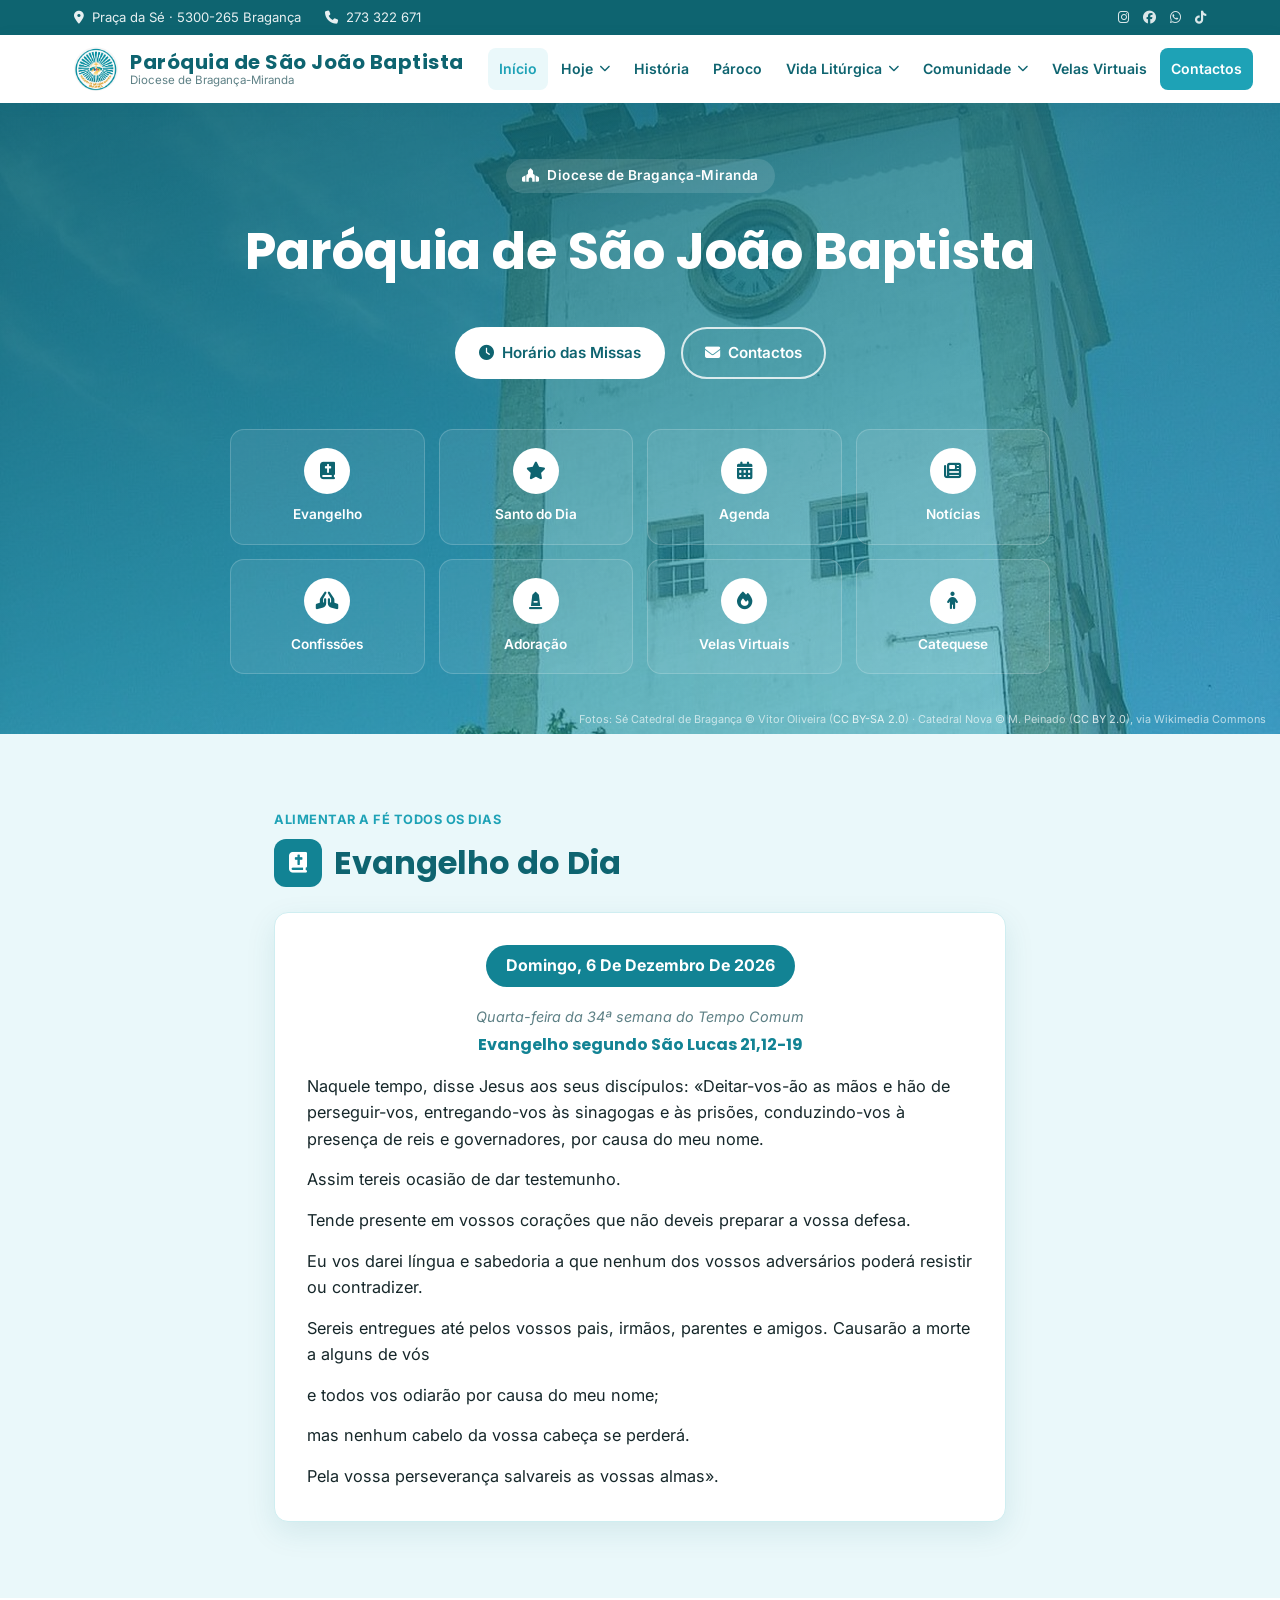
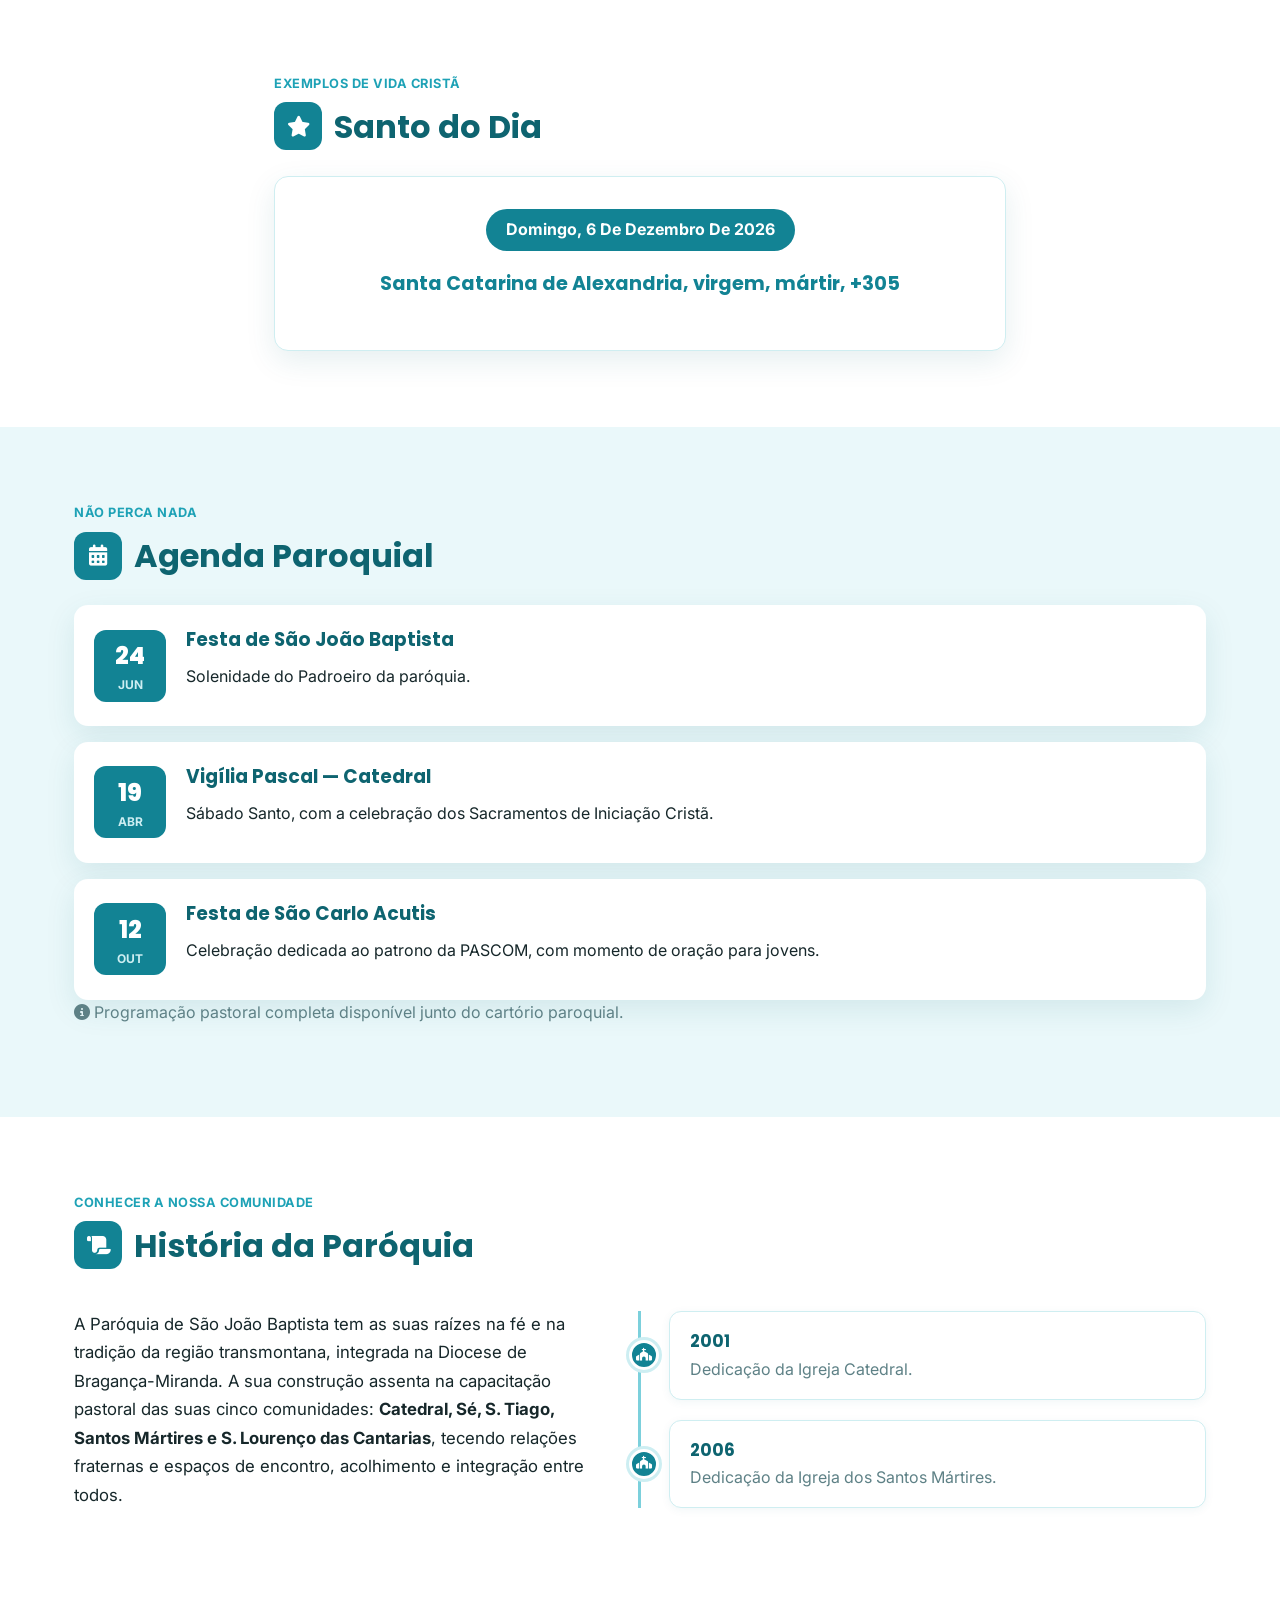
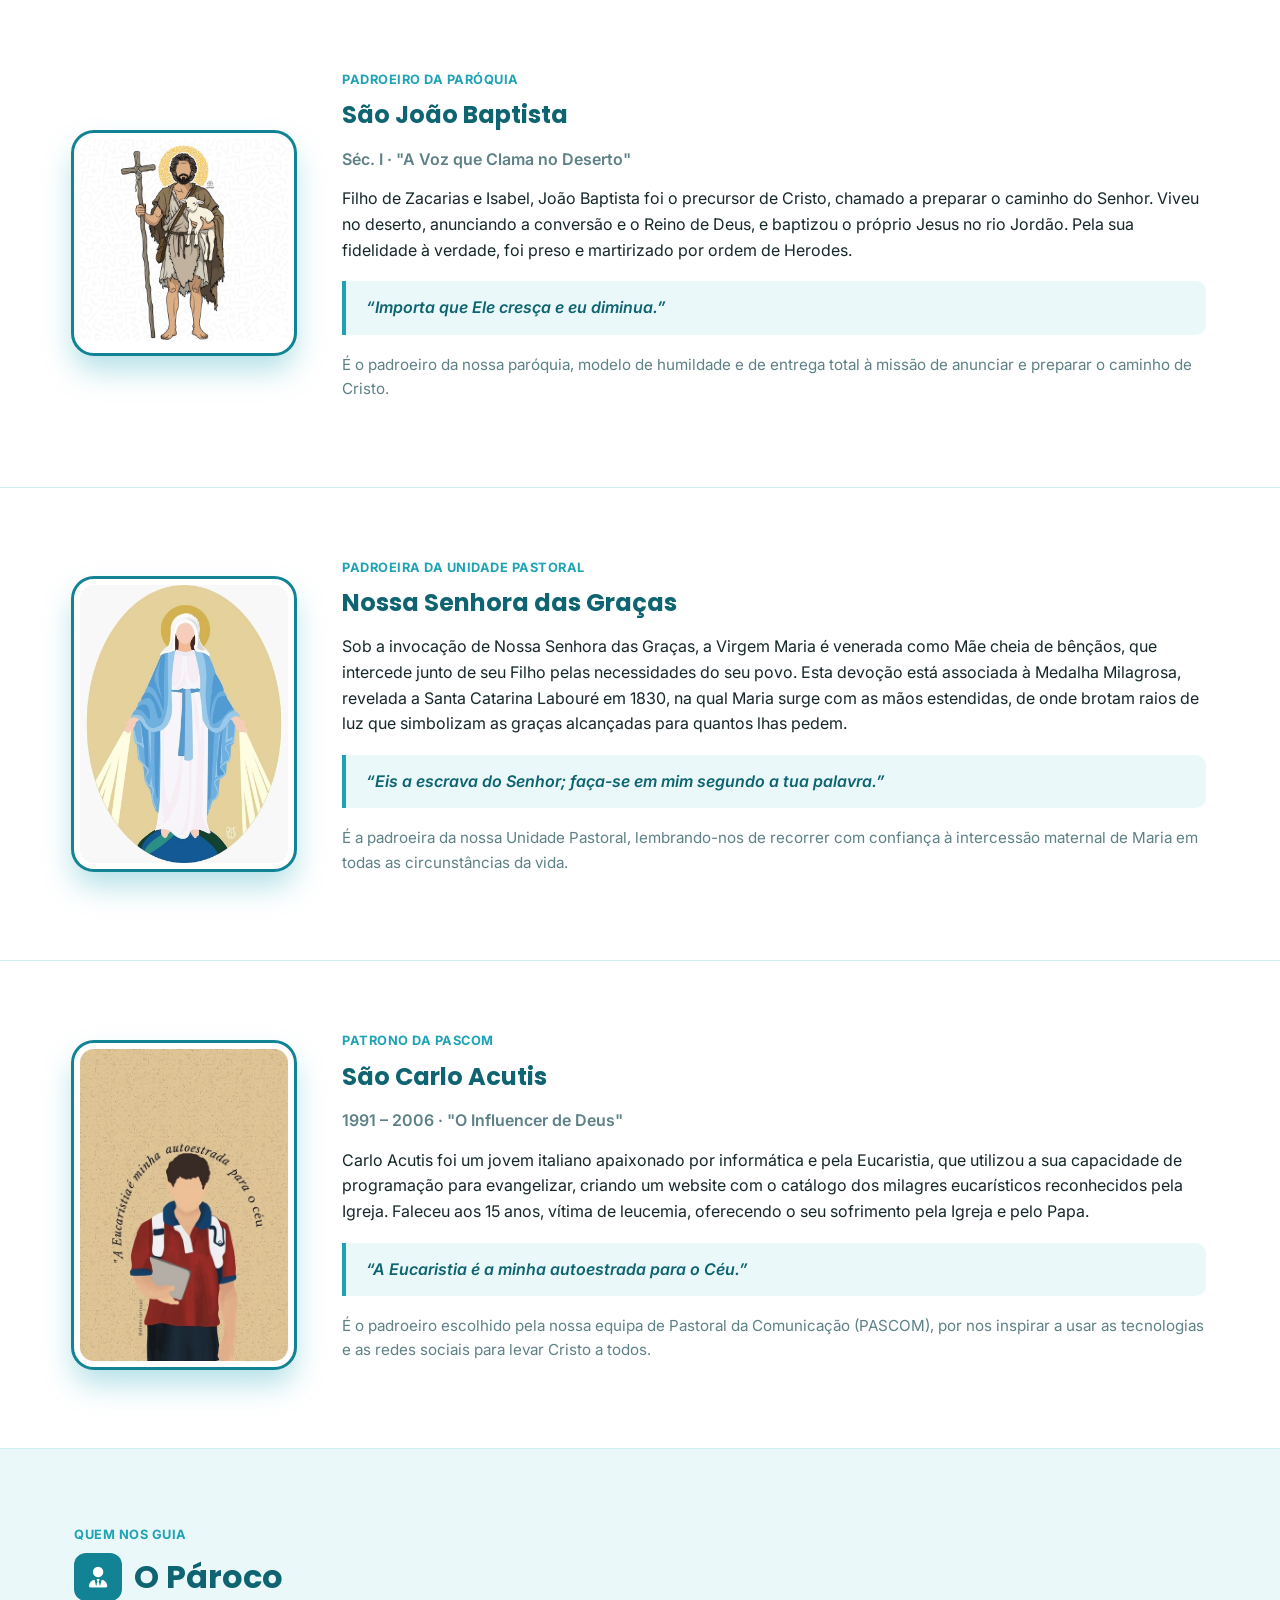
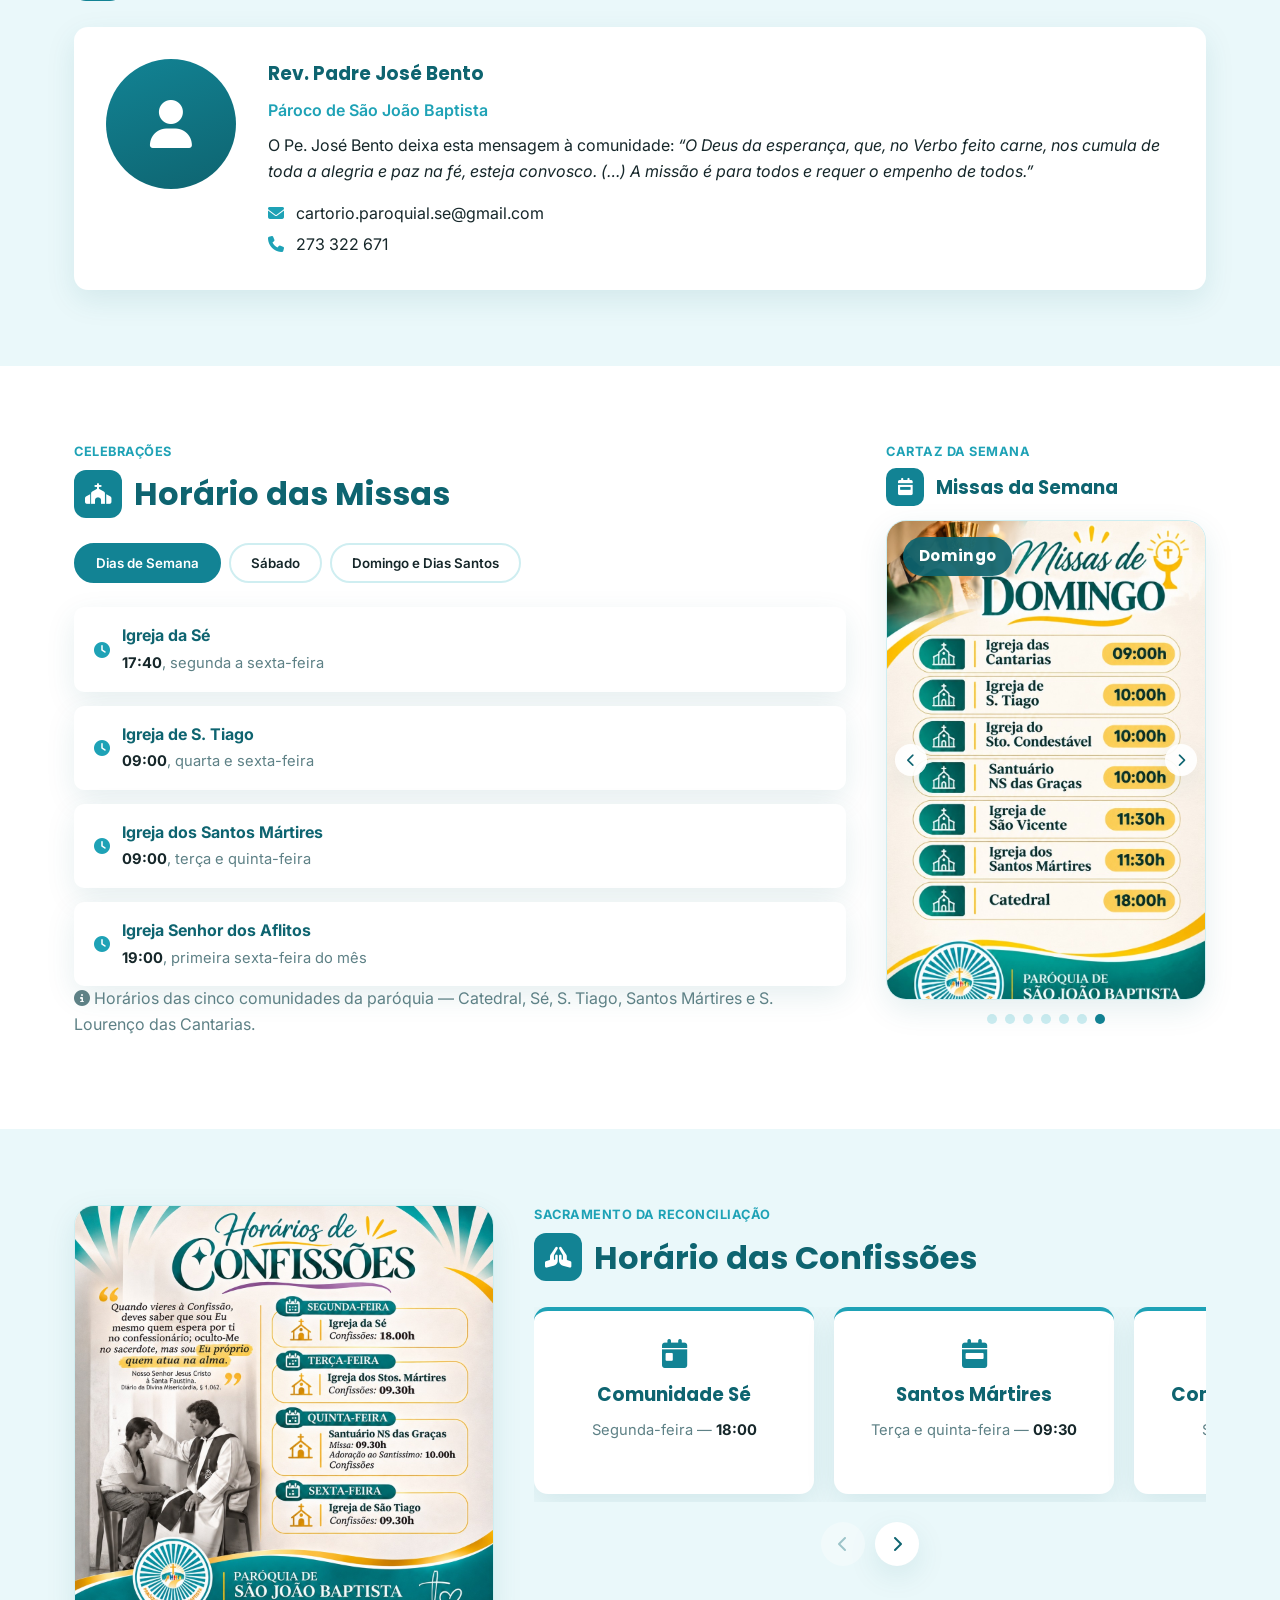
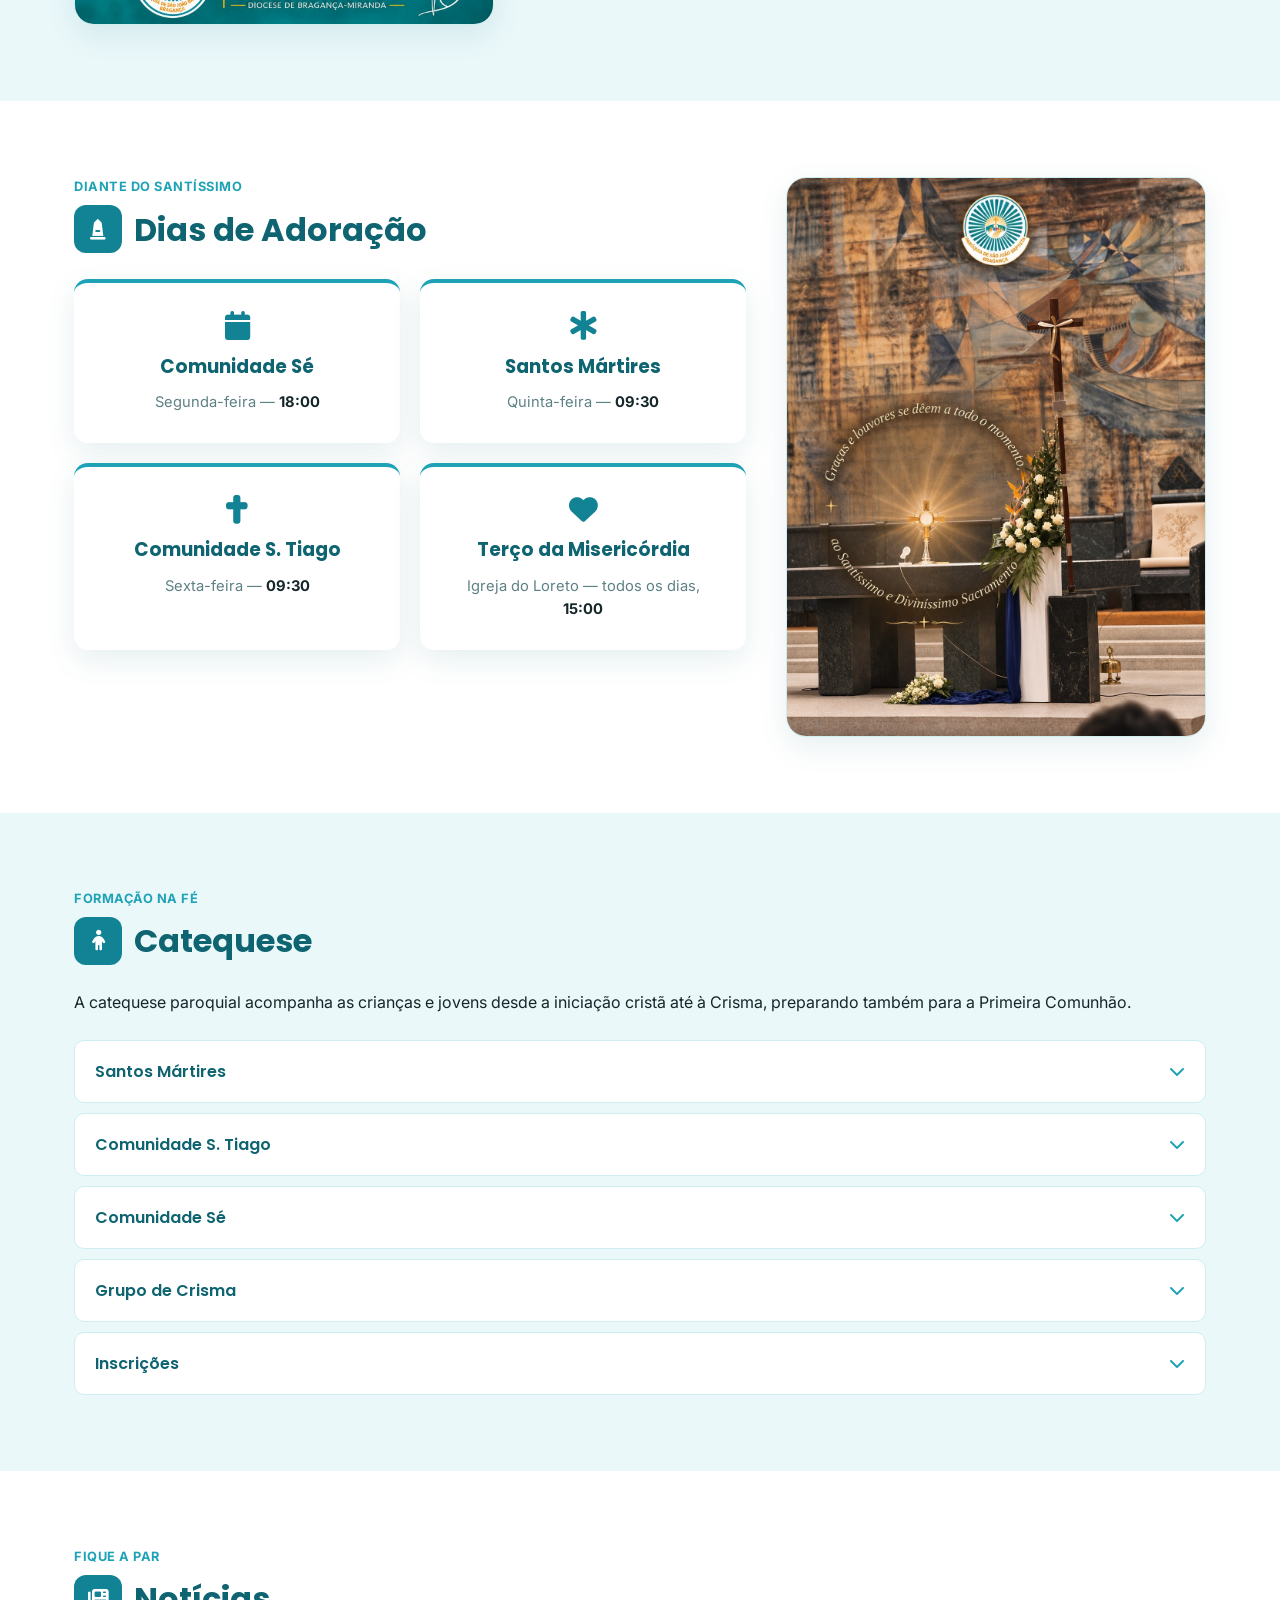
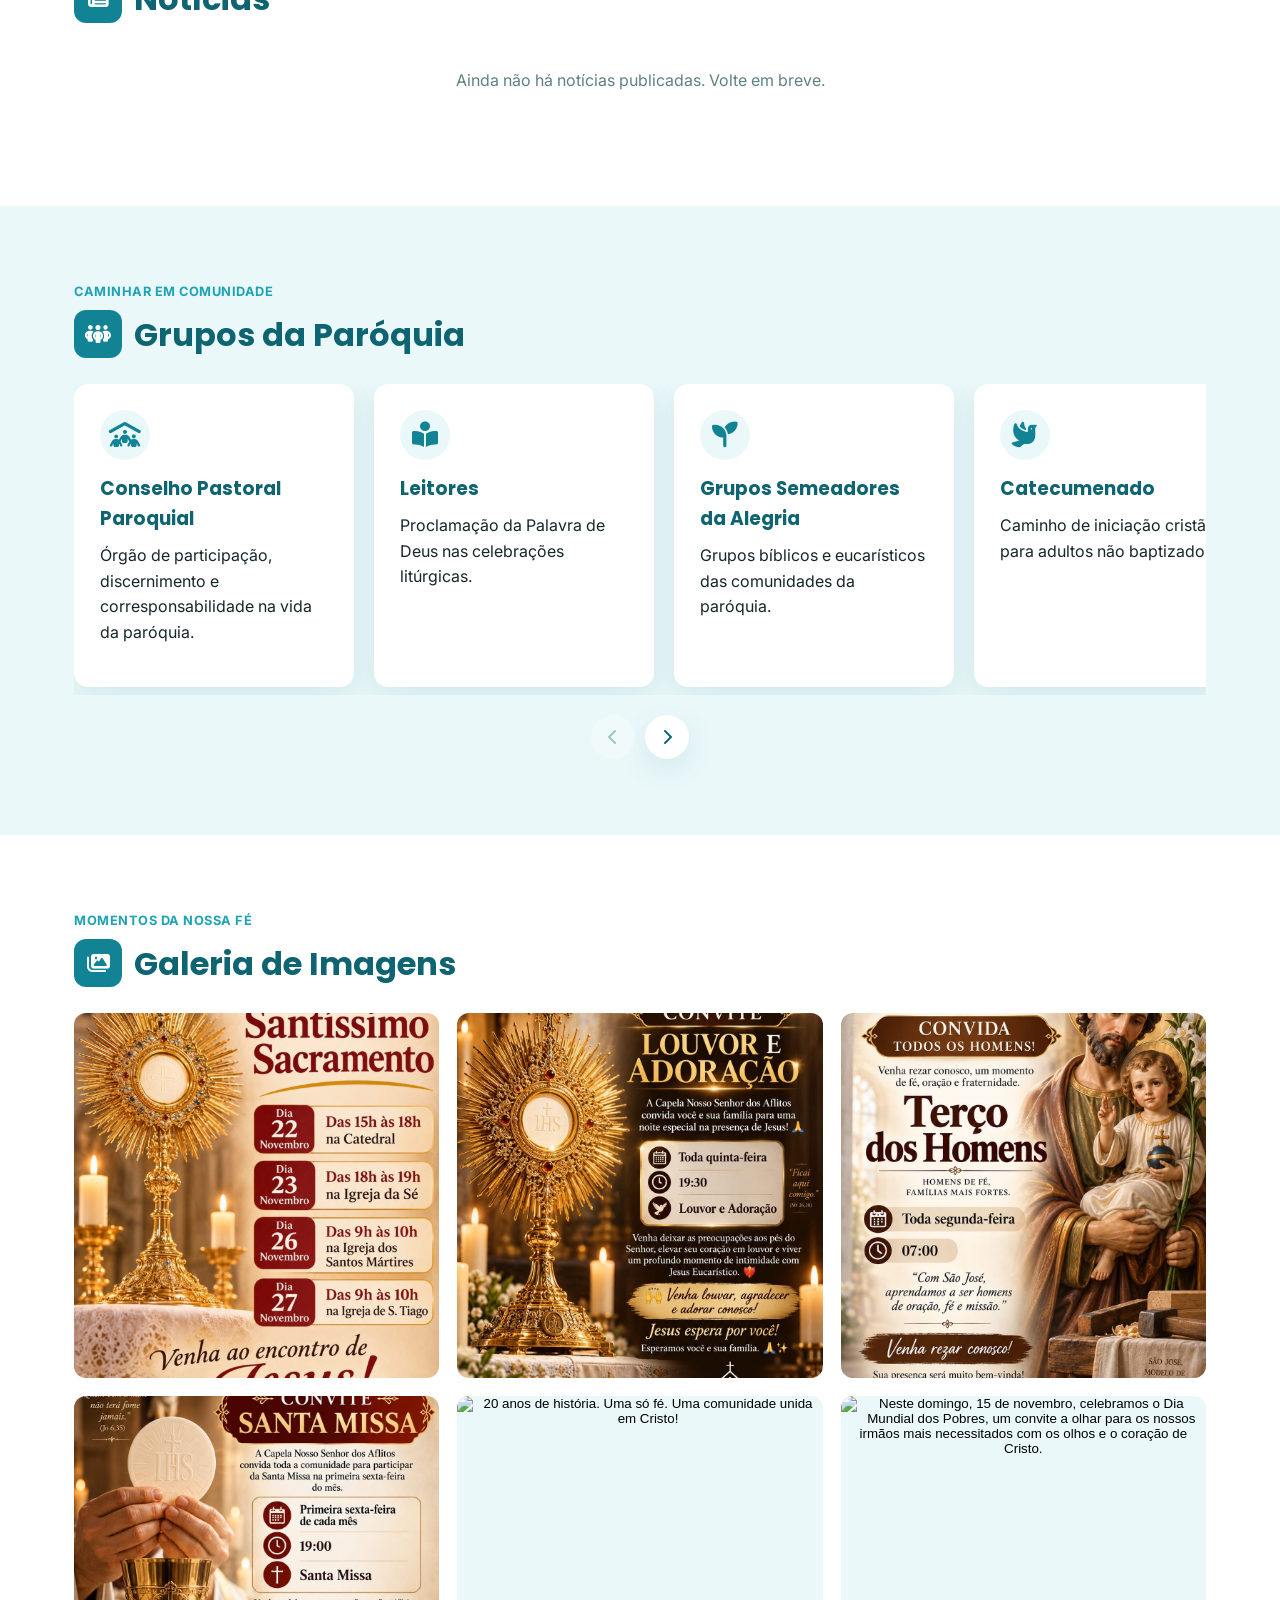
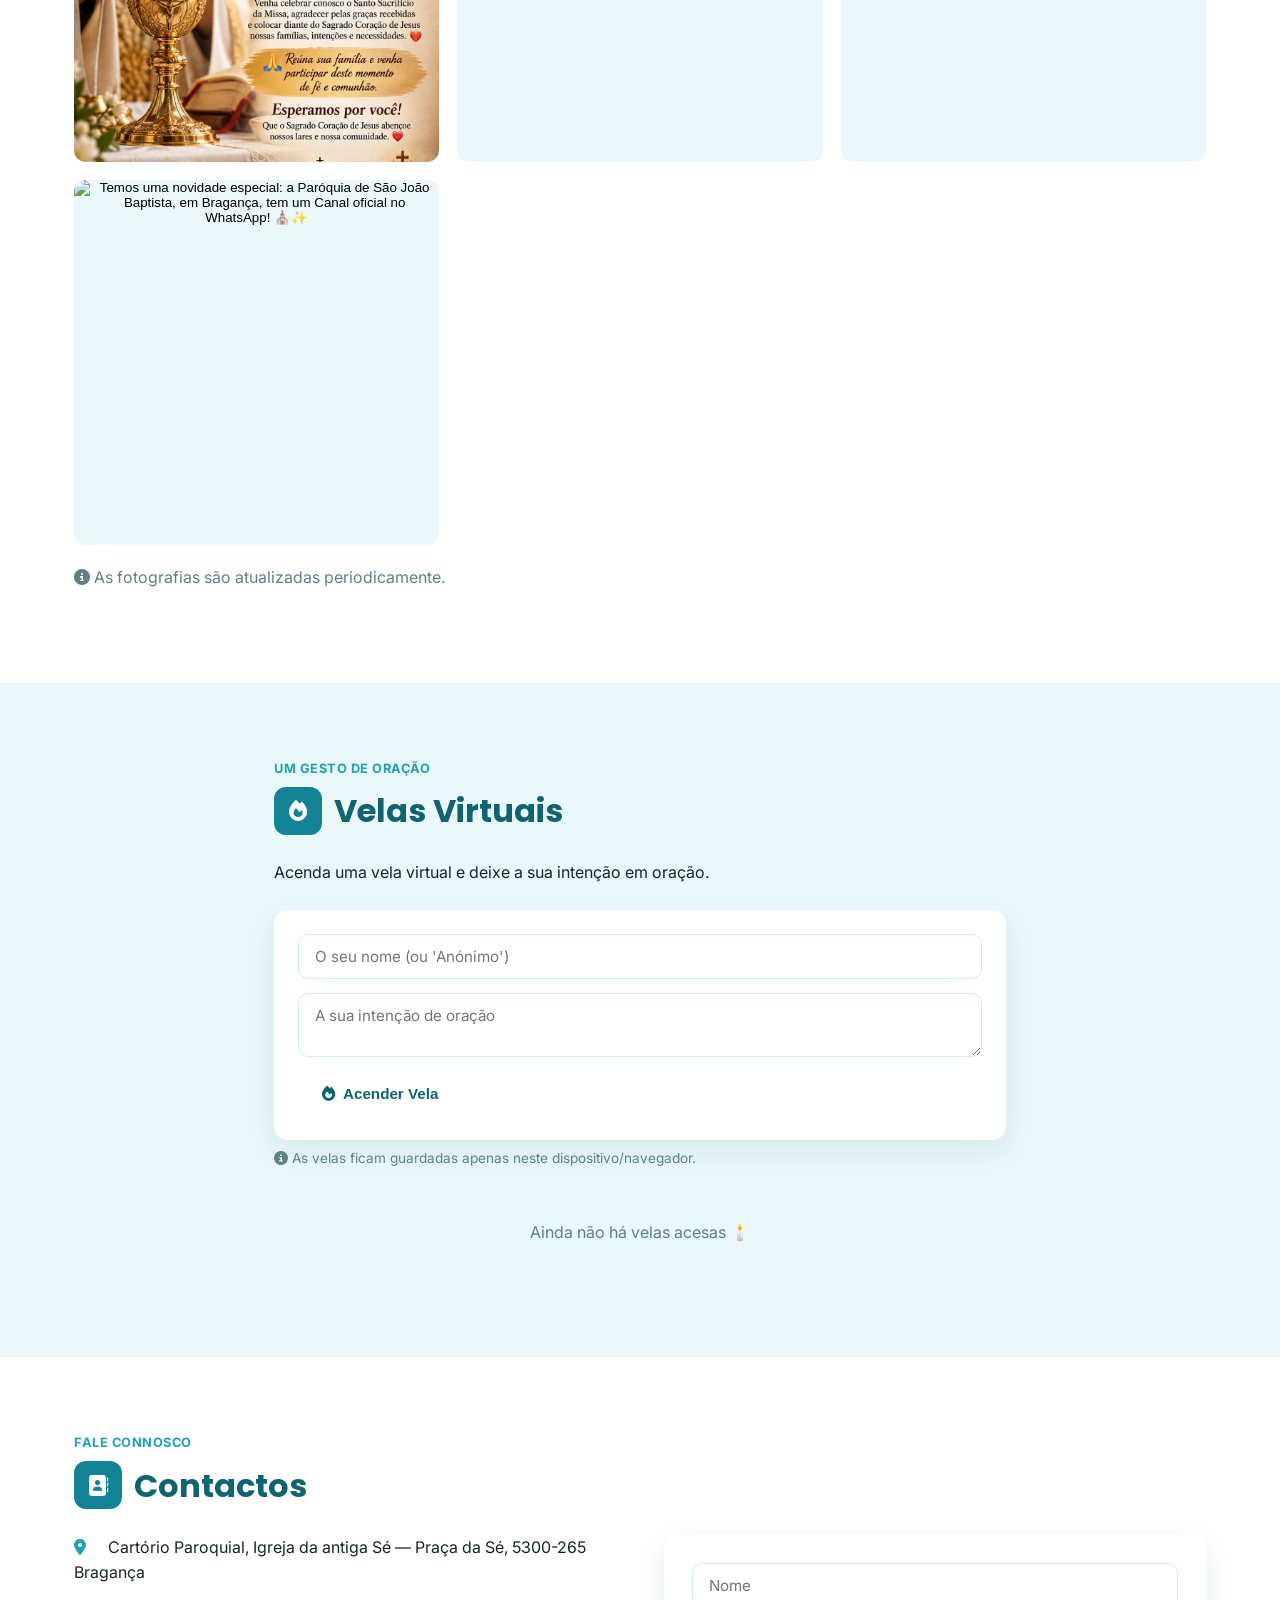
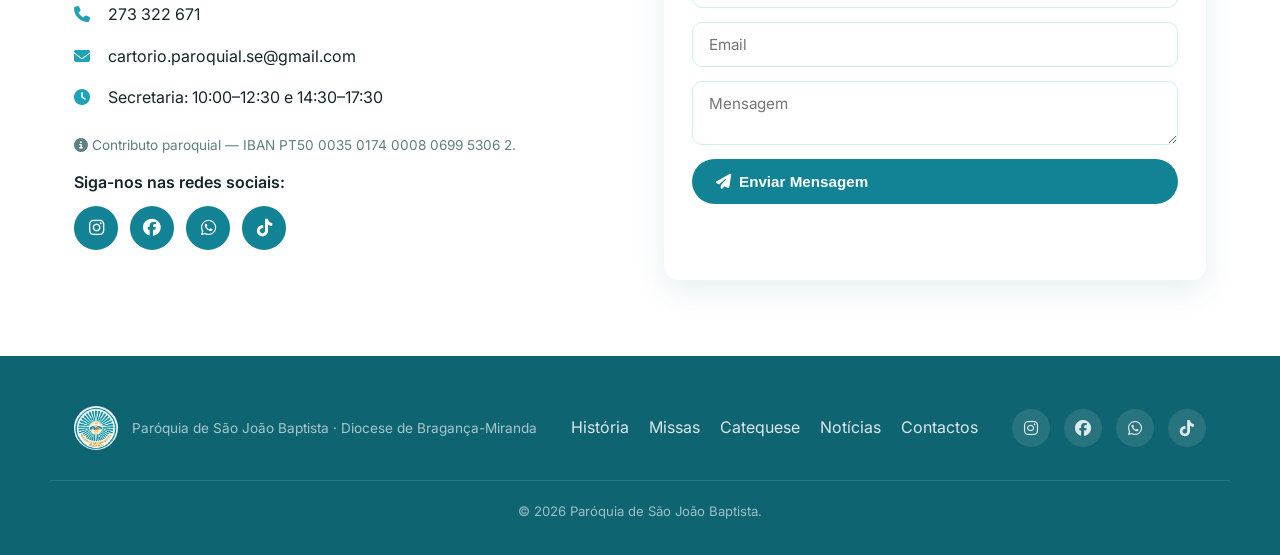
==== commit 2dc2885a: "Remover linha "Título mariano · Medalha Milagrosa" da secção de N. Sra. das Graças Co-Authored-By: C" ====
--- a/index.html
+++ b/index.html
@@ -11,7 +11,6 @@
 <link href="https://fonts.googleapis.com/css2?family=Poppins:wght@500;600;700;800&family=Inter:wght@400;500;600;700&display=swap" rel="stylesheet">
 <link rel="stylesheet" href="https://cdnjs.cloudflare.com/ajax/libs/font-awesome/6.5.2/css/all.min.css">
 <link rel="stylesheet" href="css/style.css">
-<link rel="stylesheet" href="css/calendario.css">
 </head>
 <body>
 
@@ -174,7 +173,30 @@
   <div class="container">
     <p class="section-kicker">Não perca nada</p>
     <h2 class="section-title"><i class="fa-solid fa-calendar-days icon-title"></i> Agenda Paroquial</h2>
-    <div id="calendarioPascom"></div>
+    <div class="agenda-list">
+      <div class="agenda-item">
+        <div class="agenda-date"><span class="day">24</span><span class="month">Jun</span></div>
+        <div class="agenda-body">
+          <h3>Festa de São João Baptista</h3>
+          <p>Solenidade do Padroeiro da paróquia.</p>
+        </div>
+      </div>
+      <div class="agenda-item">
+        <div class="agenda-date"><span class="day">19</span><span class="month">Abr</span></div>
+        <div class="agenda-body">
+          <h3>Vigília Pascal &mdash; Catedral</h3>
+          <p>Sábado Santo, com a celebração dos Sacramentos de Iniciação Cristã.</p>
+        </div>
+      </div>
+      <div class="agenda-item">
+        <div class="agenda-date"><span class="day">12</span><span class="month">Out</span></div>
+        <div class="agenda-body">
+          <h3>Festa de São Carlo Acutis</h3>
+          <p>Celebração dedicada ao patrono da PASCOM, com momento de oração para jovens.</p>
+        </div>
+      </div>
+    </div>
+    <p class="muted"><i class="fa-solid fa-circle-info"></i> Programação pastoral completa disponível junto do cartório paroquial.</p>
   </div>
 </section>
 
@@ -229,7 +251,6 @@
     <div class="patrono-text">
       <p class="section-kicker">Padroeira da Unidade Pastoral</p>
       <h2>Nossa Senhora das Graças</h2>
-      <p class="patrono-dates">Título mariano &middot; Medalha Milagrosa</p>
       <p>Sob a invocação de Nossa Senhora das Graças, a Virgem Maria é venerada como Mãe cheia de bênçãos, que intercede junto de seu Filho pelas necessidades do seu povo. Esta devoção está associada à Medalha Milagrosa, revelada a Santa Catarina Labouré em 1830, na qual Maria surge com as mãos estendidas, de onde brotam raios de luz que simbolizam as graças alcançadas para quantos lhas pedem.</p>
       <blockquote>&ldquo;Eis a escrava do Senhor; faça-se em mim segundo a tua palavra.&rdquo;</blockquote>
       <p class="patrono-note">É a padroeira da nossa Unidade Pastoral, lembrando-nos de recorrer com confiança à intercessão maternal de Maria em todas as circunstâncias da vida.</p>
@@ -465,37 +486,17 @@
     <p class="section-kicker">Fique a par</p>
     <h2 class="section-title"><i class="fa-solid fa-newspaper icon-title"></i> Notícias</h2>
     <!-- NOTICIAS:AUTO:INICIO -->
-      <div class="news-grid">
-      <article class="news-card">
-        <div class="news-thumb"><img src="noticias/img/2026-11-29-abertura-do-ano-pastoral-1.jpg" alt="" loading="lazy"></div>
-        <div class="news-body">
-          <span class="news-date">29 de novembro de 2026</span>
-          <h3>Abertura do Ano Pastoral</h3>
-          <p>Neste I Domingo do Advento, dia 29 de novembro, somos convidados a celebrar a abertura do novo Ano Pastoral, renovando a nossa fé, a nossa esperança e o compromisso de caminharmos juntos como Igreja.</p>
-          <a href="noticias/2026-11-29-abertura-do-ano-pastoral.html" class="news-link">Ler mais <i class="fa-solid fa-arrow-right"></i></a>
-        </div>
-      </article>
-      <article class="news-card">
-        <div class="news-thumb"><img src="noticias/img/2026-11-22-20o-aniversario-da-dedicacao-da-igreja-1.png" alt="" loading="lazy"></div>
-        <div class="news-body">
-          <span class="news-date">22 de novembro de 2026</span>
-          <h3>20º Aniversário da Dedicação da Igreja</h3>
-          <p>Eucaristia às 11h30, seguida de almoço comunitário (inscrições na Igreja, 20€).</p>
-          <a href="noticias/2026-11-22-20o-aniversario-da-dedicacao-da-igreja.html" class="news-link">Ler mais <i class="fa-solid fa-arrow-right"></i></a>
-        </div>
-      </article>
-      <article class="news-card">
-        <div class="news-thumb"><img src="noticias/img/2026-11-18-adoracao-ao-santissimo-sacramento-1.jpg" alt="" loading="lazy"></div>
-        <div class="news-body">
-          <span class="news-date">18 de novembro de 2026</span>
-          <h3>Adoração ao Santíssimo Sacramento</h3>
-          <p>Toda a comunidade é convidada a viver momentos de oração, silêncio e encontro pessoal com Cristo, através da Adoração ao Santíssimo Sacramento. Confere os horários de adoração!</p>
-          <a href="noticias/2026-11-18-adoracao-ao-santissimo-sacramento.html" class="news-link">Ler mais <i class="fa-solid fa-arrow-right"></i></a>
-        </div>
-      </article>
-      </div>
-      <p class="news-ver-todas"><a href="noticias/index.html" class="btn btn-blue"><i class="fa-solid fa-box-archive"></i> Aceda aqui para ver todas as notícias <i class="fa-solid fa-arrow-right"></i></a></p>
-      <!-- NOTICIAS:AUTO:FIM -->
+    <!--
+      Gerado automaticamente por .github/workflows/noticias.yml a partir
+      da Google Sheet "índice" de notícias (ver README.md, secção
+      "Notícias (artigos completos)"). Esta mensagem fica visível até
+      haver pelo menos um artigo publicado, sendo substituída
+      automaticamente a partir daí.
+    -->
+    <div class="news-grid">
+      <p class="news-empty">Ainda não há notícias publicadas. Volte em breve.</p>
+    </div>
+    <!-- NOTICIAS:AUTO:FIM -->
   </div>
 </section>
 
@@ -661,8 +662,6 @@
 
 <button id="backToTop" class="back-to-top" aria-label="Voltar ao topo"><i class="fa-solid fa-arrow-up"></i></button>
 
-<script src="js/eventos.js"></script>
-<script src="js/calendario.js"></script>
 <script src="js/galeria.js"></script>
 <script src="js/missas-semana.js"></script>
 <script src="js/script.js"></script>
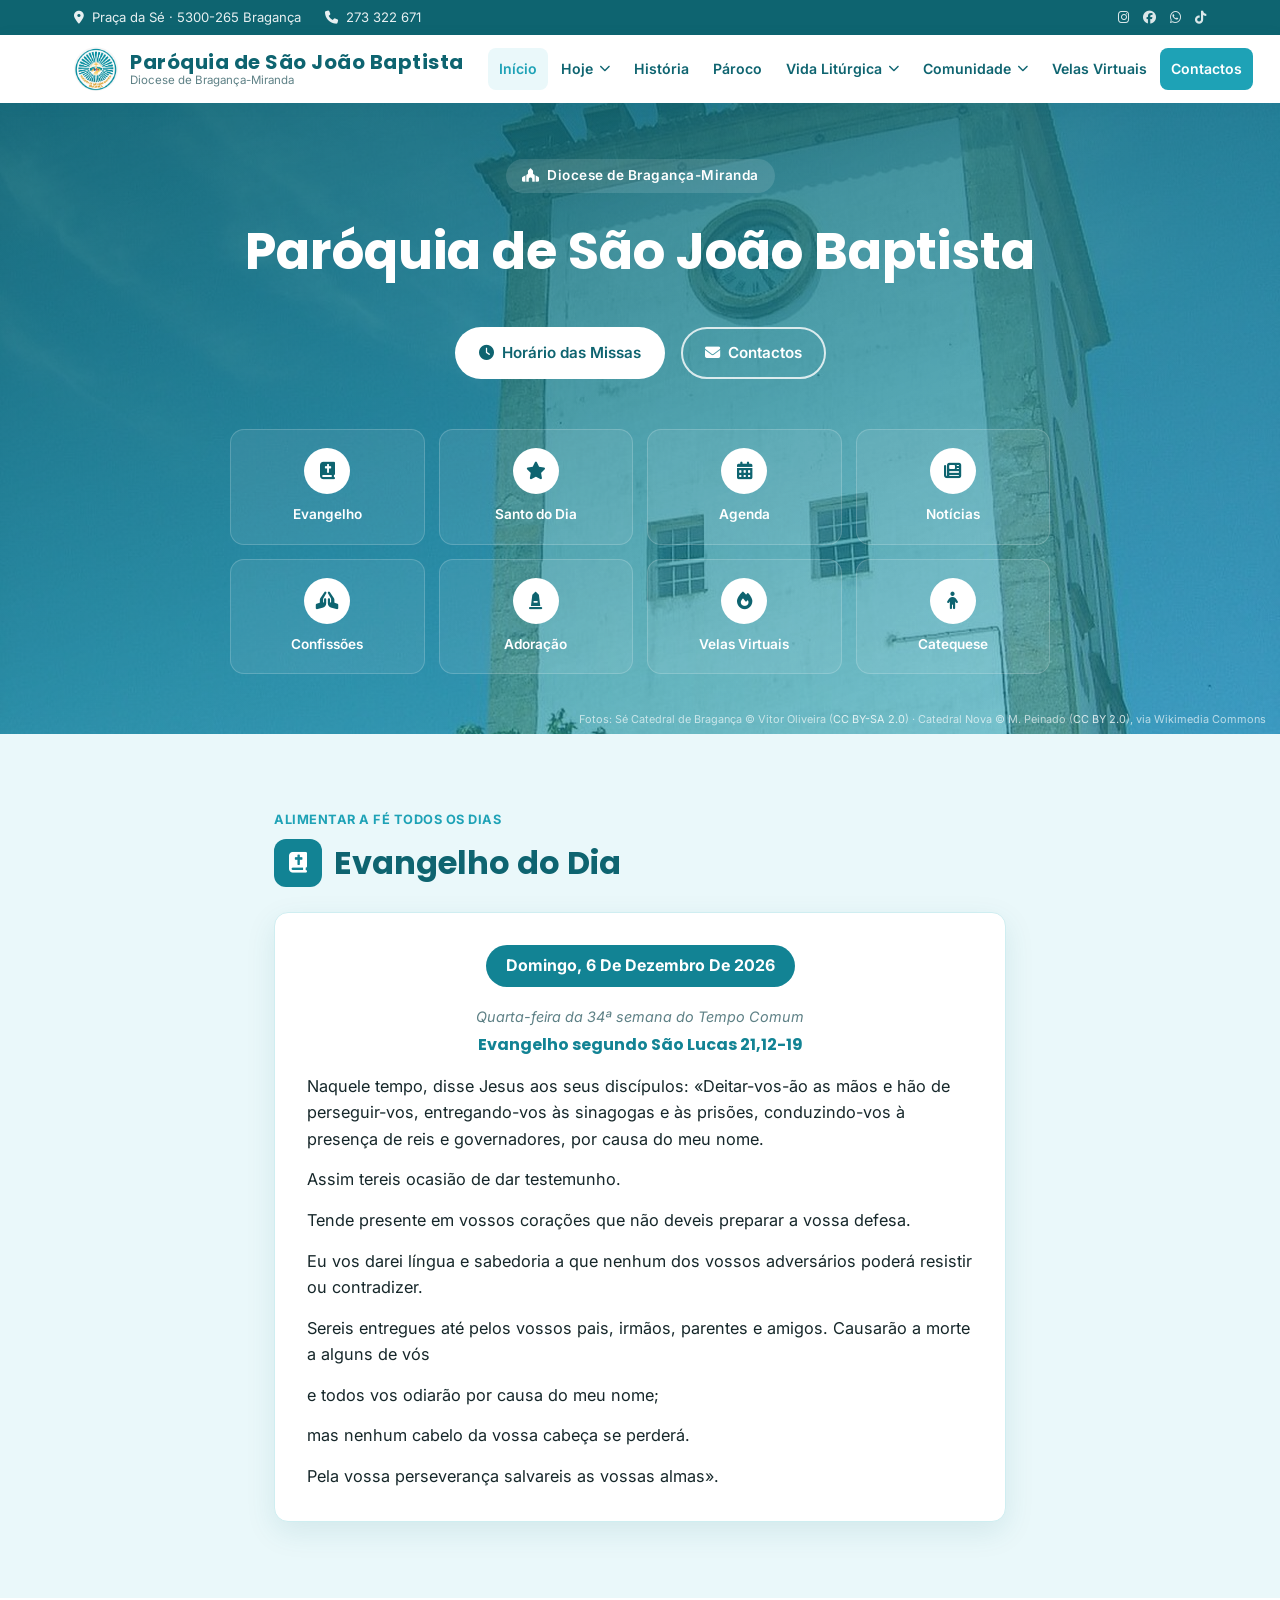
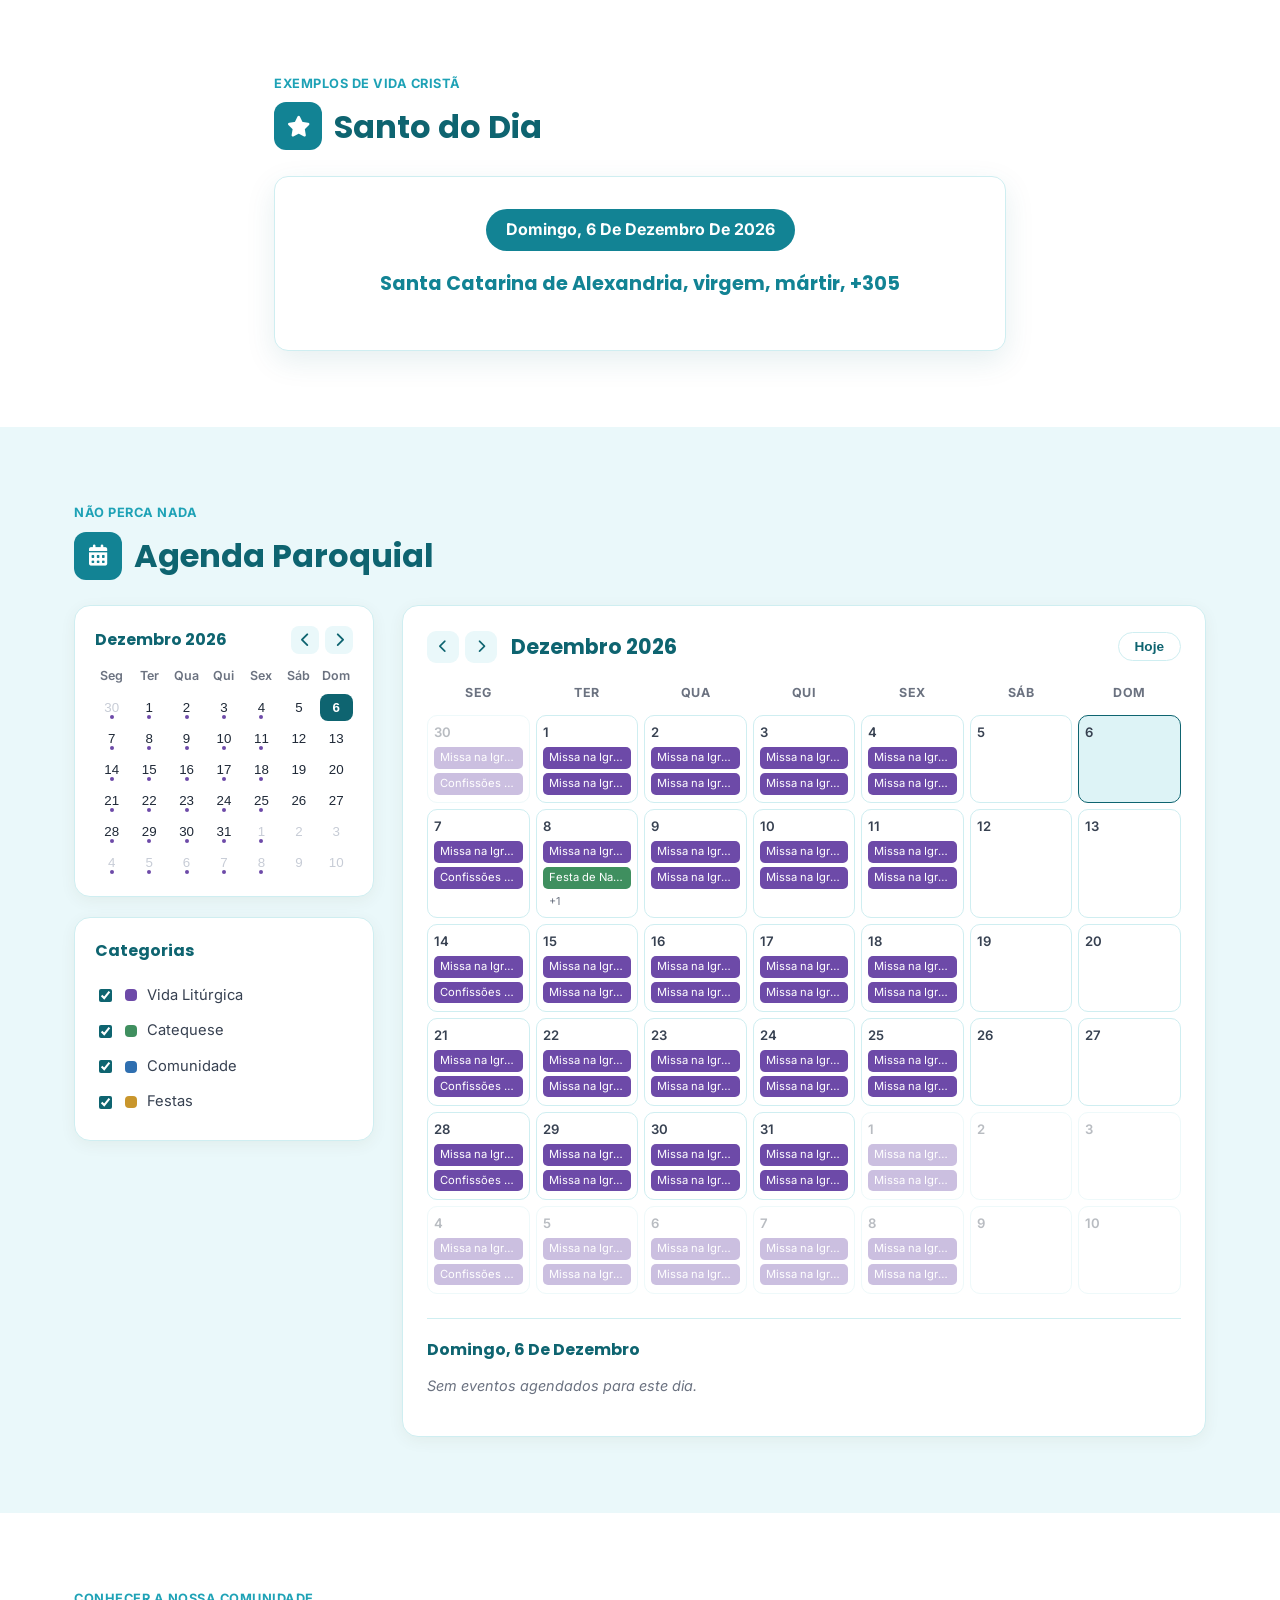
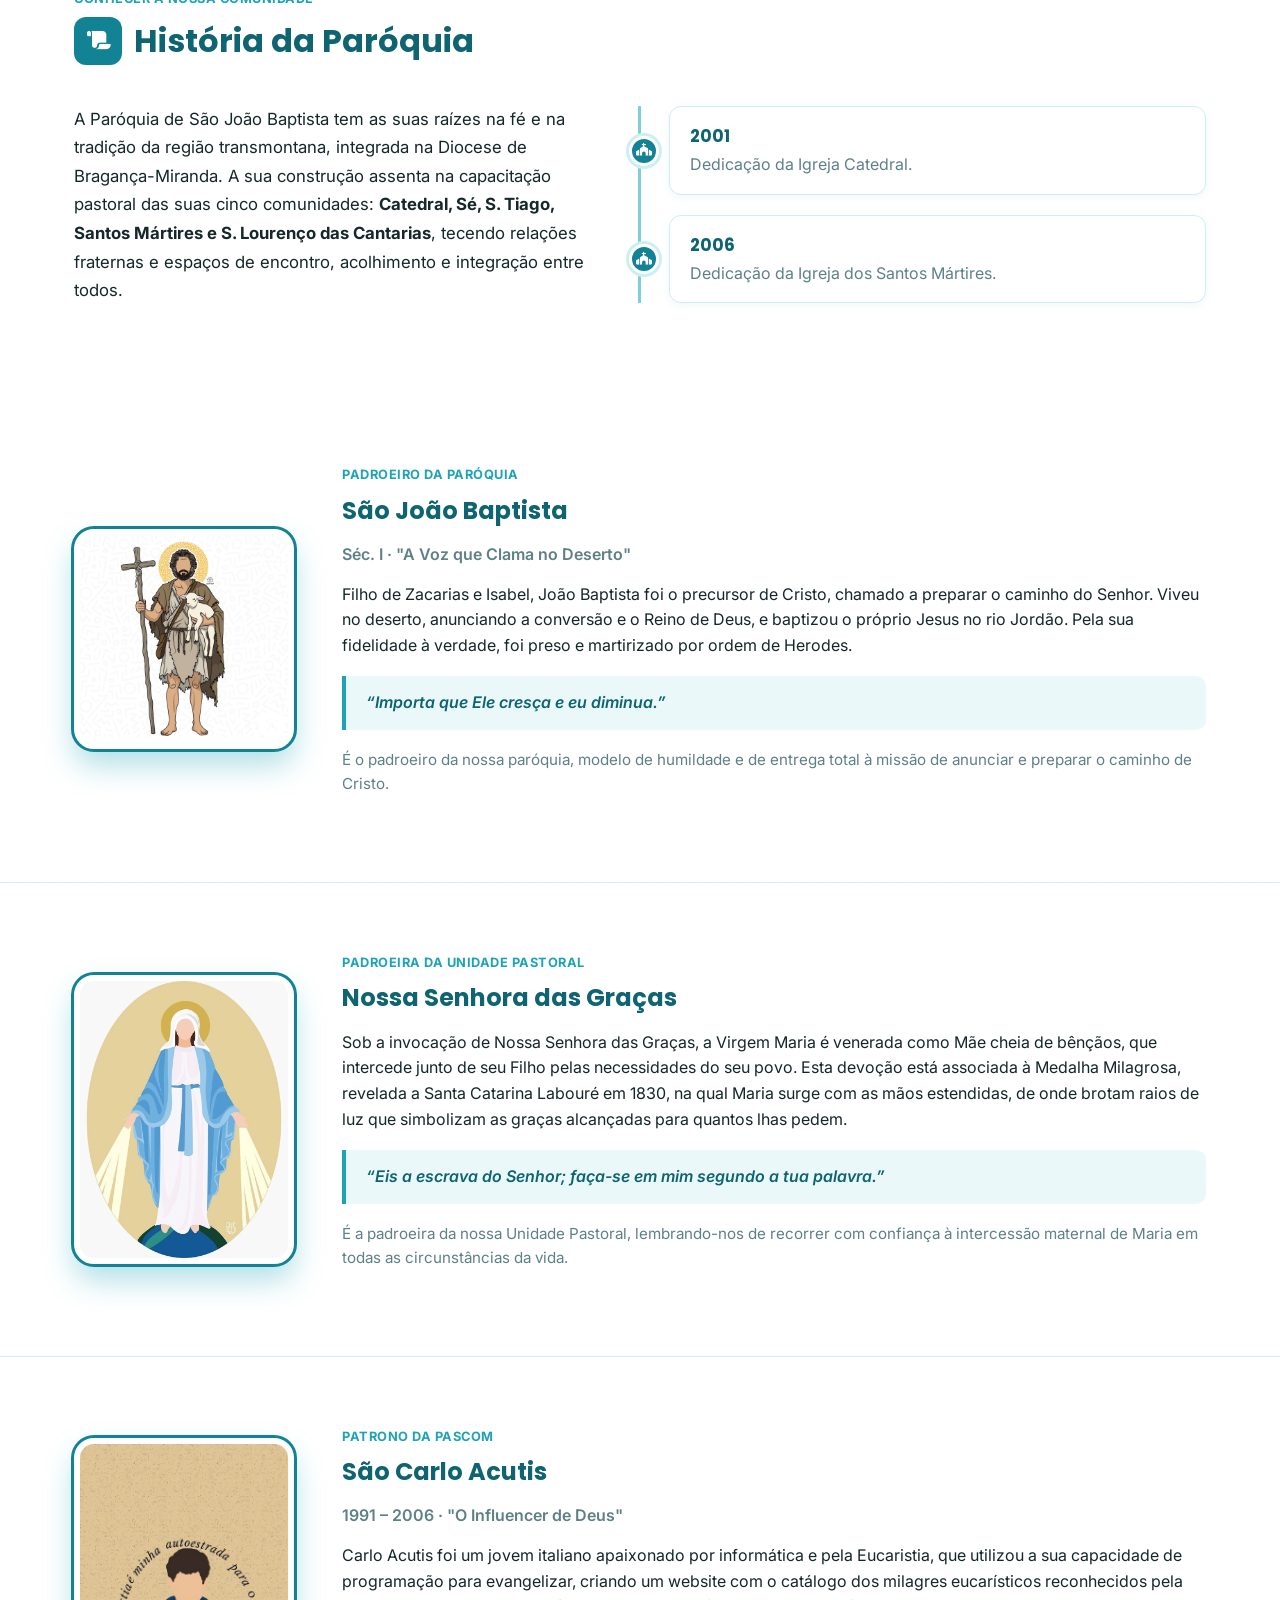
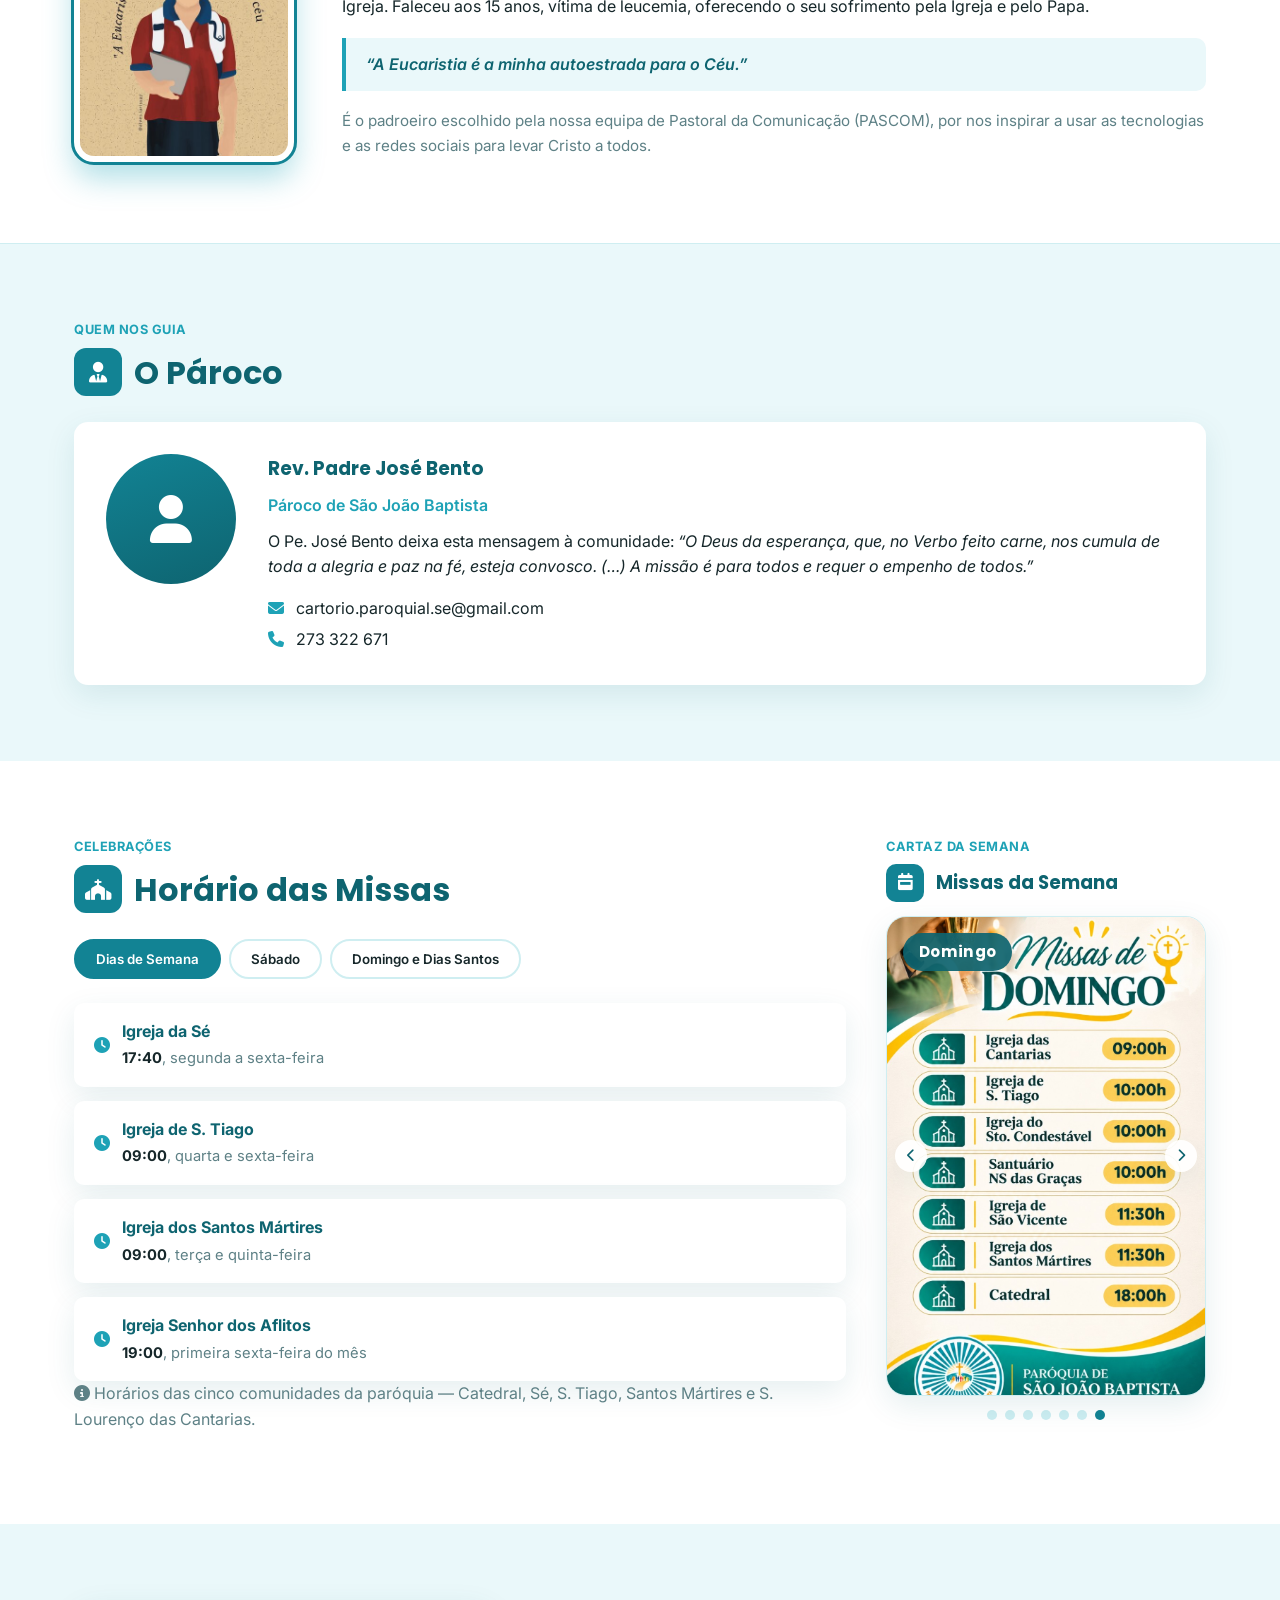
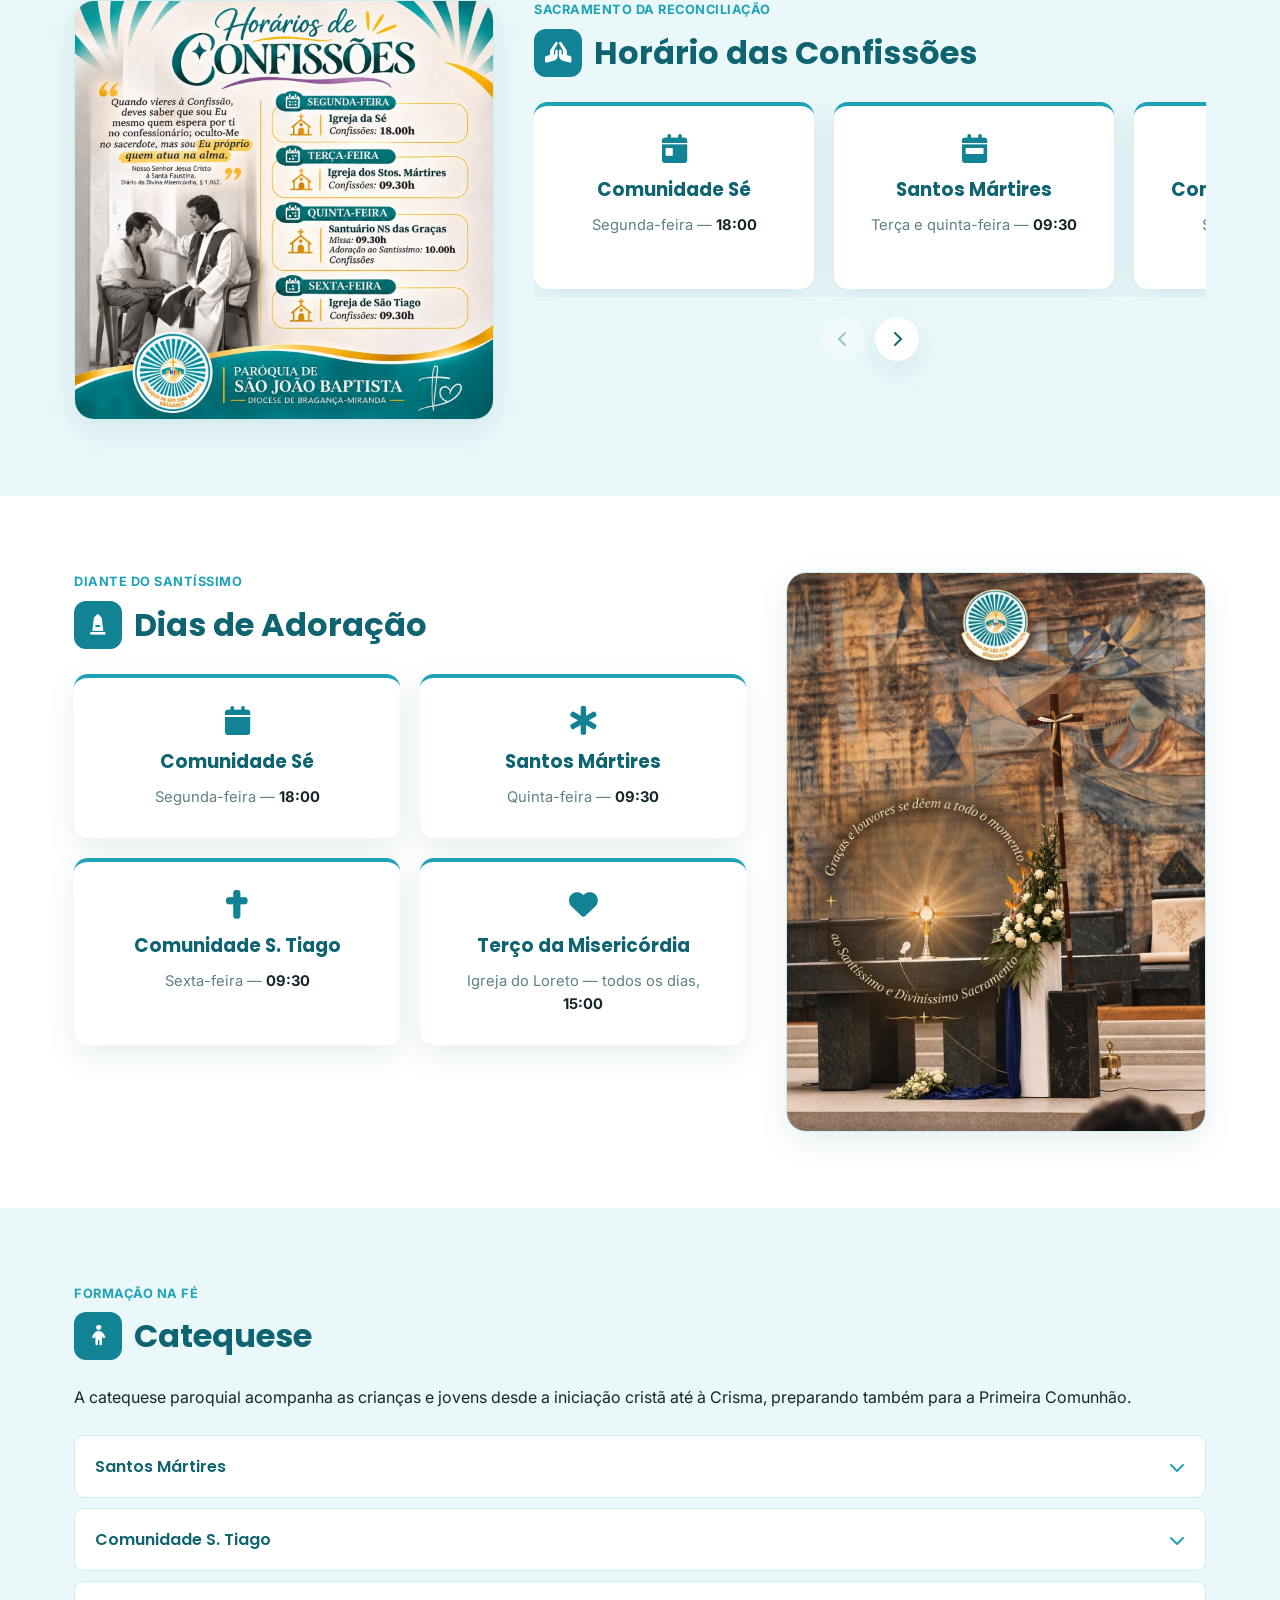
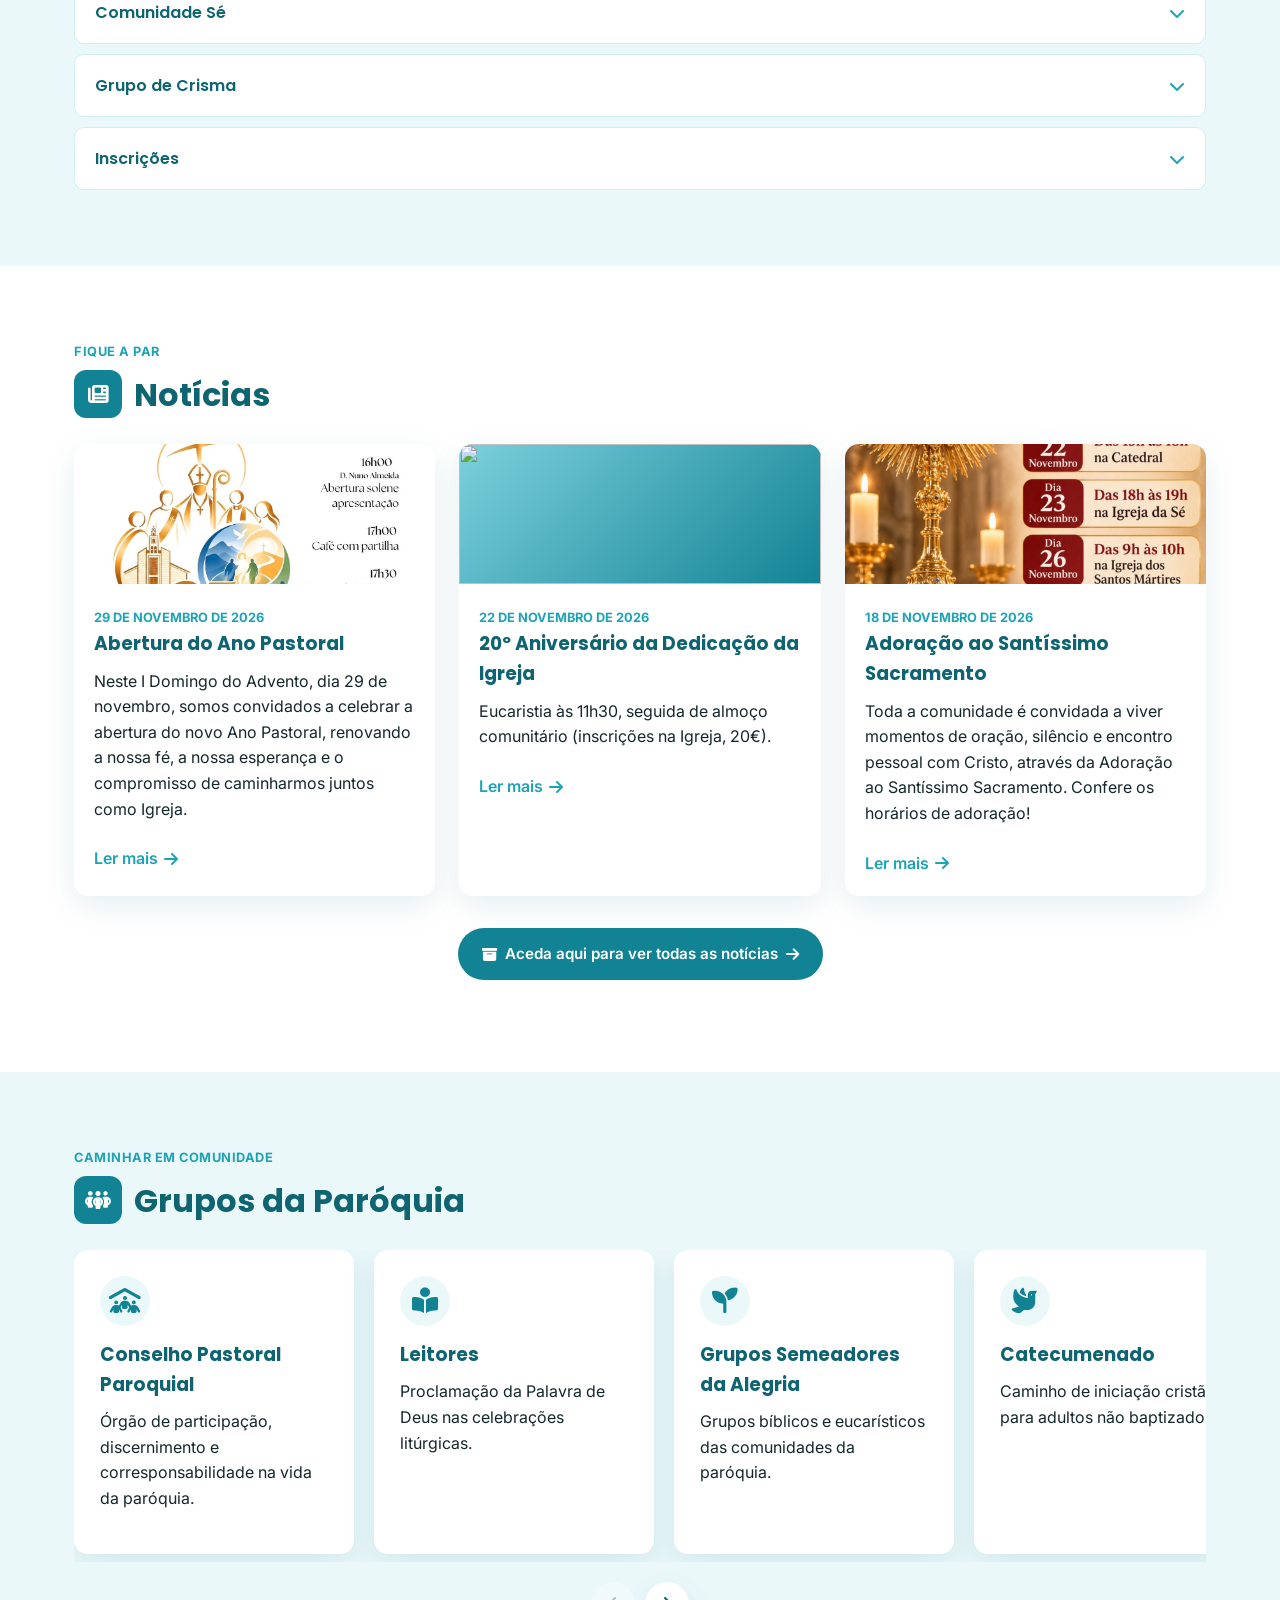
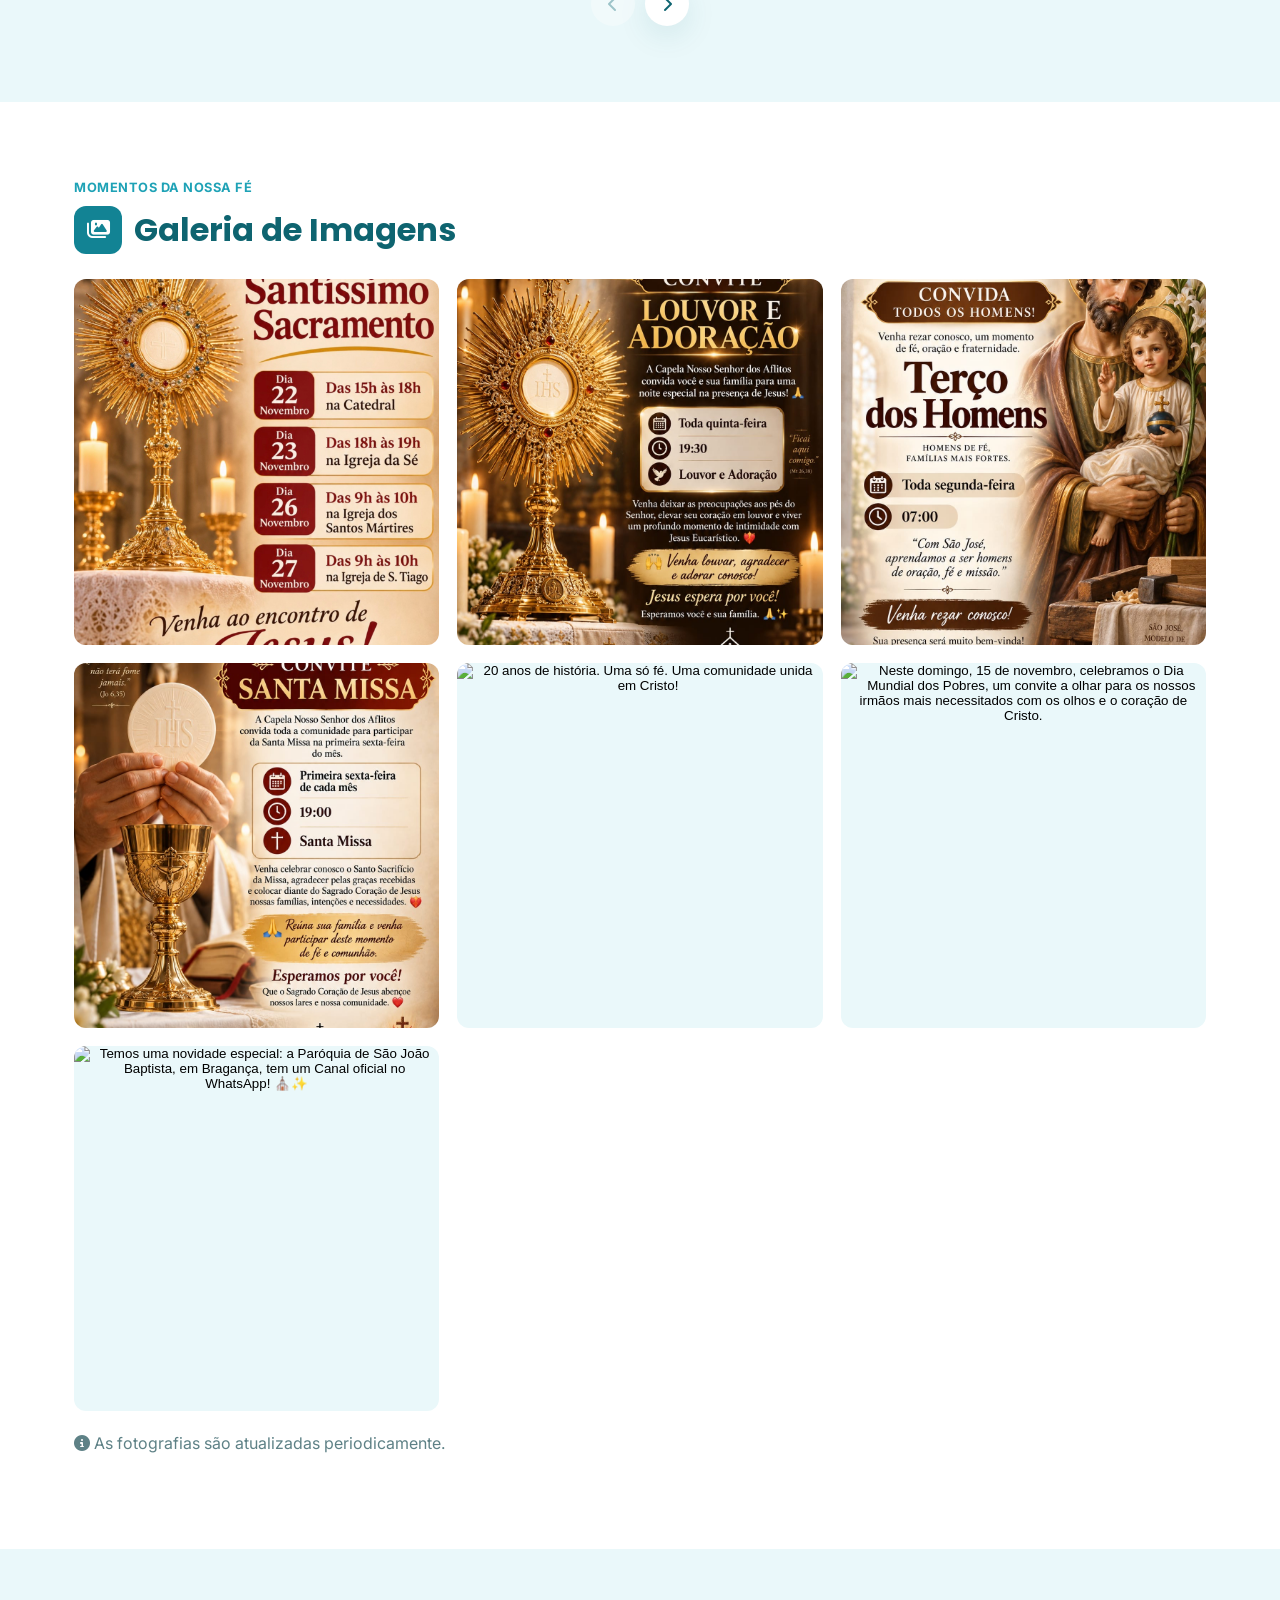
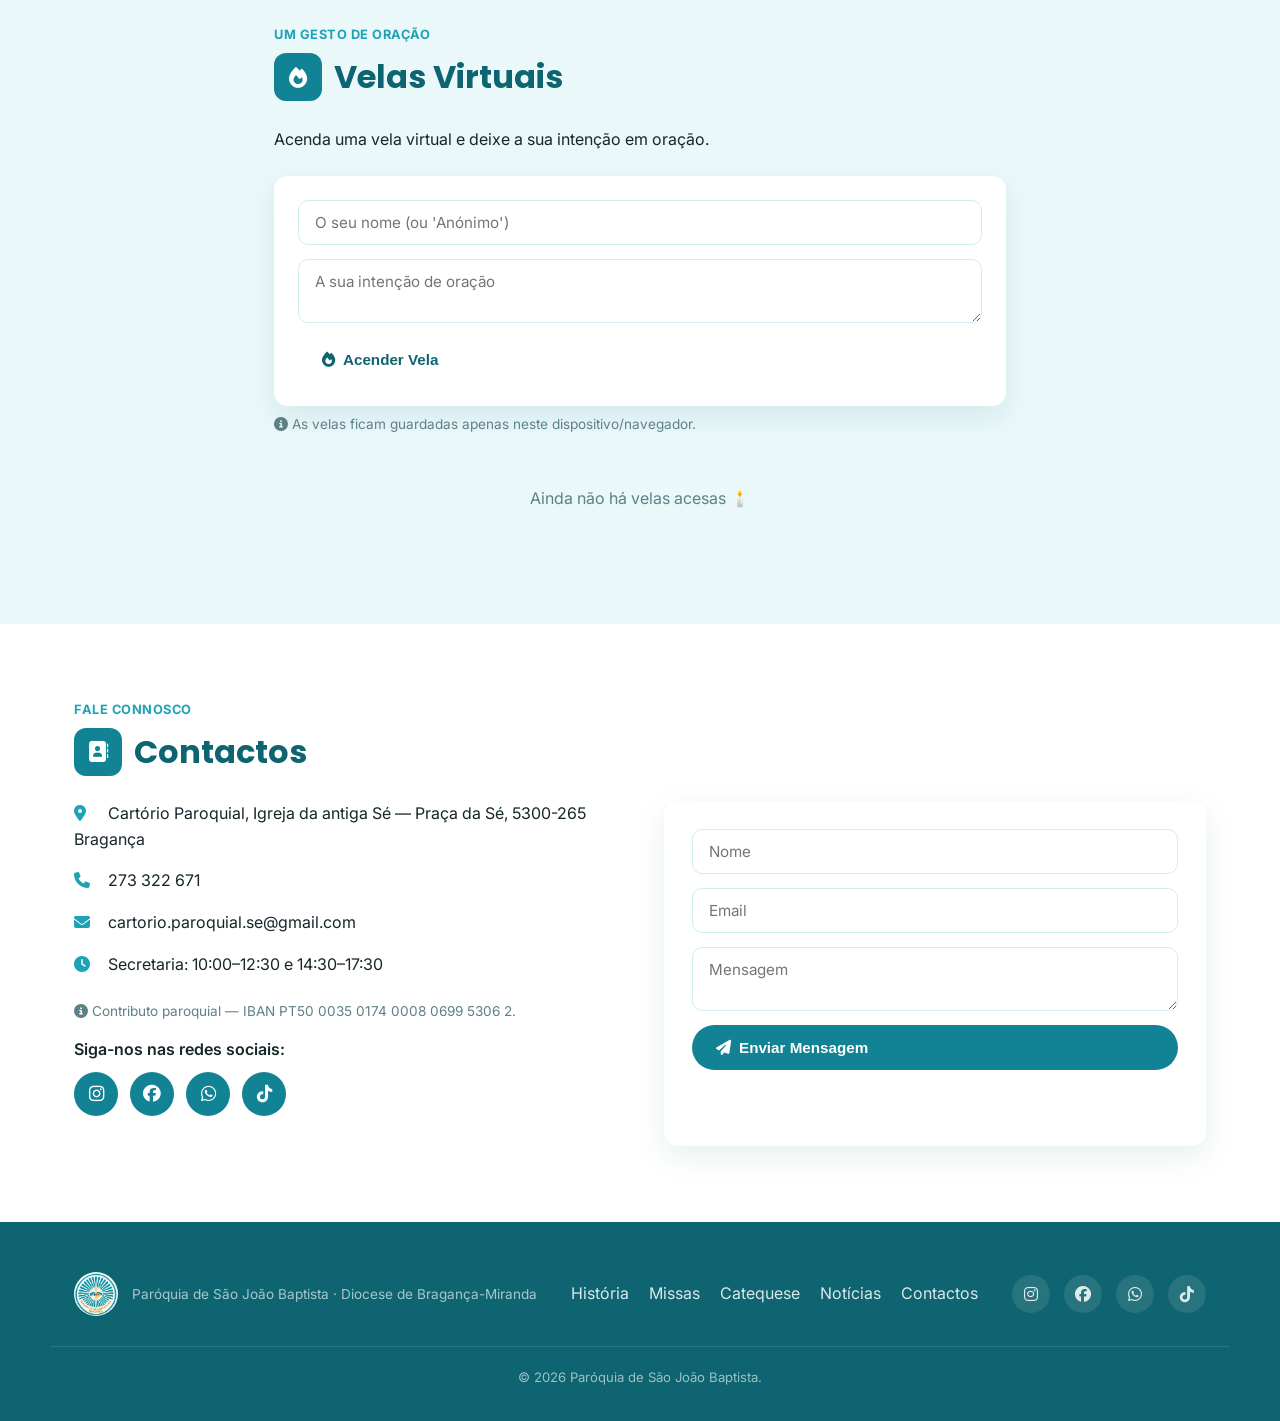
==== commit f66588d2: "Remover linha "Título mariano · Medalha Milagrosa" da secção de N. Sra. das Graças Co-Authored-By: C" ====
--- a/index.html
+++ b/index.html
@@ -11,6 +11,7 @@
 <link href="https://fonts.googleapis.com/css2?family=Poppins:wght@500;600;700;800&family=Inter:wght@400;500;600;700&display=swap" rel="stylesheet">
 <link rel="stylesheet" href="https://cdnjs.cloudflare.com/ajax/libs/font-awesome/6.5.2/css/all.min.css">
 <link rel="stylesheet" href="css/style.css">
+<link rel="stylesheet" href="css/calendario.css">
 </head>
 <body>
 
@@ -173,30 +174,7 @@
   <div class="container">
     <p class="section-kicker">Não perca nada</p>
     <h2 class="section-title"><i class="fa-solid fa-calendar-days icon-title"></i> Agenda Paroquial</h2>
-    <div class="agenda-list">
-      <div class="agenda-item">
-        <div class="agenda-date"><span class="day">24</span><span class="month">Jun</span></div>
-        <div class="agenda-body">
-          <h3>Festa de São João Baptista</h3>
-          <p>Solenidade do Padroeiro da paróquia.</p>
-        </div>
-      </div>
-      <div class="agenda-item">
-        <div class="agenda-date"><span class="day">19</span><span class="month">Abr</span></div>
-        <div class="agenda-body">
-          <h3>Vigília Pascal &mdash; Catedral</h3>
-          <p>Sábado Santo, com a celebração dos Sacramentos de Iniciação Cristã.</p>
-        </div>
-      </div>
-      <div class="agenda-item">
-        <div class="agenda-date"><span class="day">12</span><span class="month">Out</span></div>
-        <div class="agenda-body">
-          <h3>Festa de São Carlo Acutis</h3>
-          <p>Celebração dedicada ao patrono da PASCOM, com momento de oração para jovens.</p>
-        </div>
-      </div>
-    </div>
-    <p class="muted"><i class="fa-solid fa-circle-info"></i> Programação pastoral completa disponível junto do cartório paroquial.</p>
+    <div id="calendarioPascom"></div>
   </div>
 </section>
 
@@ -486,17 +464,37 @@
     <p class="section-kicker">Fique a par</p>
     <h2 class="section-title"><i class="fa-solid fa-newspaper icon-title"></i> Notícias</h2>
     <!-- NOTICIAS:AUTO:INICIO -->
-    <!--
-      Gerado automaticamente por .github/workflows/noticias.yml a partir
-      da Google Sheet "índice" de notícias (ver README.md, secção
-      "Notícias (artigos completos)"). Esta mensagem fica visível até
-      haver pelo menos um artigo publicado, sendo substituída
-      automaticamente a partir daí.
-    -->
-    <div class="news-grid">
-      <p class="news-empty">Ainda não há notícias publicadas. Volte em breve.</p>
-    </div>
-    <!-- NOTICIAS:AUTO:FIM -->
+      <div class="news-grid">
+      <article class="news-card">
+        <div class="news-thumb"><img src="noticias/img/2026-11-29-abertura-do-ano-pastoral-1.jpg" alt="" loading="lazy"></div>
+        <div class="news-body">
+          <span class="news-date">29 de novembro de 2026</span>
+          <h3>Abertura do Ano Pastoral</h3>
+          <p>Neste I Domingo do Advento, dia 29 de novembro, somos convidados a celebrar a abertura do novo Ano Pastoral, renovando a nossa fé, a nossa esperança e o compromisso de caminharmos juntos como Igreja.</p>
+          <a href="noticias/2026-11-29-abertura-do-ano-pastoral.html" class="news-link">Ler mais <i class="fa-solid fa-arrow-right"></i></a>
+        </div>
+      </article>
+      <article class="news-card">
+        <div class="news-thumb"><img src="noticias/img/2026-11-22-20o-aniversario-da-dedicacao-da-igreja-1.png" alt="" loading="lazy"></div>
+        <div class="news-body">
+          <span class="news-date">22 de novembro de 2026</span>
+          <h3>20º Aniversário da Dedicação da Igreja</h3>
+          <p>Eucaristia às 11h30, seguida de almoço comunitário (inscrições na Igreja, 20€).</p>
+          <a href="noticias/2026-11-22-20o-aniversario-da-dedicacao-da-igreja.html" class="news-link">Ler mais <i class="fa-solid fa-arrow-right"></i></a>
+        </div>
+      </article>
+      <article class="news-card">
+        <div class="news-thumb"><img src="noticias/img/2026-11-18-adoracao-ao-santissimo-sacramento-1.jpg" alt="" loading="lazy"></div>
+        <div class="news-body">
+          <span class="news-date">18 de novembro de 2026</span>
+          <h3>Adoração ao Santíssimo Sacramento</h3>
+          <p>Toda a comunidade é convidada a viver momentos de oração, silêncio e encontro pessoal com Cristo, através da Adoração ao Santíssimo Sacramento. Confere os horários de adoração!</p>
+          <a href="noticias/2026-11-18-adoracao-ao-santissimo-sacramento.html" class="news-link">Ler mais <i class="fa-solid fa-arrow-right"></i></a>
+        </div>
+      </article>
+      </div>
+      <p class="news-ver-todas"><a href="noticias/index.html" class="btn btn-blue"><i class="fa-solid fa-box-archive"></i> Aceda aqui para ver todas as notícias <i class="fa-solid fa-arrow-right"></i></a></p>
+      <!-- NOTICIAS:AUTO:FIM -->
   </div>
 </section>
 
@@ -662,6 +660,8 @@
 
 <button id="backToTop" class="back-to-top" aria-label="Voltar ao topo"><i class="fa-solid fa-arrow-up"></i></button>
 
+<script src="js/eventos.js"></script>
+<script src="js/calendario.js"></script>
 <script src="js/galeria.js"></script>
 <script src="js/missas-semana.js"></script>
 <script src="js/script.js"></script>
--- a/css/calendario.css
+++ b/css/calendario.css
@@ -0,0 +1,299 @@
+/* =========================================================
+   PASCOM · Agenda / Calendário — estilos
+   Namespace .cal-* para não colidir com o style.css existente
+   ========================================================= */
+
+.cal-wrap {
+  --cal-azul: #0e6470;
+  --cal-azul-claro: #1ea2b6;
+  --cal-dourado: #c9962c;
+  --cal-verde: #3f8f5f;
+  --cal-roxo: #6d4aa8;
+  --cal-bg-card: #ffffff;
+  --cal-borda: #cfeef1;
+  --cal-texto-muted: #6b7280;
+
+  display: grid;
+  grid-template-columns: 300px 1fr;
+  gap: 28px;
+  align-items: start;
+}
+
+@media (max-width: 900px) {
+  .cal-wrap { grid-template-columns: 1fr; }
+}
+
+/* ---------- Painel lateral ---------- */
+.cal-side {
+  display: flex;
+  flex-direction: column;
+  gap: 20px;
+}
+
+.cal-card {
+  background: var(--cal-bg-card);
+  border: 1px solid var(--cal-borda);
+  border-radius: 16px;
+  padding: 20px;
+  box-shadow: 0 4px 16px rgba(92, 68, 18, 0.06);
+}
+
+.cal-card h3 {
+  font-family: 'Poppins', sans-serif;
+  font-size: 1rem;
+  color: var(--cal-azul);
+  margin: 0 0 14px;
+}
+
+/* Mini calendário */
+.cal-mini-header {
+  display: flex;
+  align-items: center;
+  justify-content: space-between;
+  margin-bottom: 12px;
+}
+.cal-mini-header strong {
+  font-family: 'Poppins', sans-serif;
+  color: var(--cal-azul);
+  text-transform: capitalize;
+}
+.cal-mini-nav {
+  display: flex;
+  gap: 6px;
+}
+.cal-mini-nav button {
+  border: none;
+  background: #eaf8fa;
+  color: var(--cal-azul);
+  width: 28px;
+  height: 28px;
+  border-radius: 8px;
+  cursor: pointer;
+  font-size: 0.9rem;
+}
+.cal-mini-nav button:hover { background: #cdeef2; }
+
+.cal-mini-grid {
+  display: grid;
+  grid-template-columns: repeat(7, minmax(0, 1fr));
+  gap: 4px;
+  text-align: center;
+  font-size: 0.78rem;
+}
+.cal-mini-grid .cal-dow {
+  color: var(--cal-texto-muted);
+  font-weight: 600;
+  padding-bottom: 4px;
+}
+.cal-mini-grid button {
+  border: none;
+  background: transparent;
+  padding: 6px 0;
+  border-radius: 8px;
+  cursor: pointer;
+  color: #1f2937;
+  position: relative;
+}
+.cal-mini-grid button.cal-outro-mes { color: #c7ccd6; }
+.cal-mini-grid button.cal-hoje { font-weight: 700; color: var(--cal-azul-claro); }
+.cal-mini-grid button.cal-selecionado { background: var(--cal-azul); color: #fff; }
+.cal-mini-grid button:hover:not(.cal-selecionado) { background: #eaf8fa; }
+.cal-mini-dot {
+  position: absolute;
+  bottom: 2px;
+  left: 50%;
+  transform: translateX(-50%);
+  width: 4px;
+  height: 4px;
+  border-radius: 50%;
+}
+
+/* Categorias */
+.cal-legenda-item {
+  display: flex;
+  align-items: center;
+  gap: 10px;
+  padding: 6px 0;
+  font-size: 0.92rem;
+  color: #374151;
+  cursor: pointer;
+  user-select: none;
+}
+.cal-legenda-dot {
+  width: 12px;
+  height: 12px;
+  border-radius: 4px;
+  flex-shrink: 0;
+}
+.cal-legenda-item input { accent-color: var(--cal-azul); }
+.cal-legenda-item.cal-off { opacity: 0.4; }
+
+/* ---------- Área principal ---------- */
+.cal-main {
+  background: var(--cal-bg-card);
+  border: 1px solid var(--cal-borda);
+  border-radius: 16px;
+  padding: 24px;
+  box-shadow: 0 4px 16px rgba(92, 68, 18, 0.06);
+}
+
+.cal-main-header {
+  display: flex;
+  align-items: center;
+  gap: 14px;
+  margin-bottom: 20px;
+  flex-wrap: wrap;
+}
+.cal-main-header h3 {
+  font-family: 'Poppins', sans-serif;
+  font-size: 1.3rem;
+  color: var(--cal-azul);
+  margin: 0;
+  text-transform: capitalize;
+}
+.cal-main-nav {
+  display: flex;
+  gap: 6px;
+}
+.cal-main-nav button {
+  border: none;
+  background: #eaf8fa;
+  color: var(--cal-azul);
+  width: 32px;
+  height: 32px;
+  border-radius: 9px;
+  cursor: pointer;
+}
+.cal-main-nav button:hover { background: #cdeef2; }
+.cal-hoje-btn {
+  margin-left: auto;
+  border: 1px solid var(--cal-borda);
+  background: #fff;
+  color: var(--cal-azul);
+  border-radius: 999px;
+  padding: 6px 16px;
+  font-size: 0.85rem;
+  cursor: pointer;
+  font-weight: 600;
+}
+.cal-hoje-btn:hover { background: #eaf8fa; }
+
+/* Grelha do mês */
+.cal-grid {
+  display: grid;
+  grid-template-columns: repeat(7, minmax(0, 1fr));
+  gap: 6px;
+}
+.cal-grid .cal-dow {
+  text-align: center;
+  font-size: 0.78rem;
+  font-weight: 700;
+  color: var(--cal-texto-muted);
+  padding-bottom: 6px;
+  text-transform: uppercase;
+  letter-spacing: 0.04em;
+}
+.cal-dia {
+  min-height: 88px;
+  min-width: 0;
+  border: 1px solid var(--cal-borda);
+  border-radius: 10px;
+  padding: 6px;
+  cursor: pointer;
+  transition: background 0.15s;
+  display: flex;
+  flex-direction: column;
+  gap: 4px;
+}
+.cal-dia:hover { background: #fdf9ee; }
+.cal-dia.cal-outro-mes { opacity: 0.35; }
+.cal-dia.cal-hoje { border-color: var(--cal-azul-claro); }
+.cal-dia.cal-selecionado { background: #ddf3f6; border-color: var(--cal-azul); }
+.cal-dia-num {
+  font-size: 0.82rem;
+  font-weight: 600;
+  color: #374151;
+}
+.cal-dia-evento {
+  display: block;
+  max-width: 100%;
+  font-size: 0.7rem;
+  padding: 2px 6px;
+  border-radius: 5px;
+  color: #fff;
+  overflow: hidden;
+  text-overflow: ellipsis;
+  white-space: nowrap;
+}
+.cal-dia-mais {
+  font-size: 0.68rem;
+  color: var(--cal-texto-muted);
+  padding-left: 6px;
+}
+
+@media (max-width: 640px) {
+  .cal-dia { min-height: 56px; }
+  .cal-dia-evento { display: none; }
+  .cal-dia.cal-tem-eventos .cal-dia-num::after {
+    content: '';
+    display: inline-block;
+    width: 5px;
+    height: 5px;
+    border-radius: 50%;
+    background: var(--cal-azul-claro);
+    margin-left: 4px;
+    vertical-align: middle;
+  }
+}
+
+/* Lista de eventos do dia selecionado */
+.cal-lista {
+  margin-top: 24px;
+  border-top: 1px solid var(--cal-borda);
+  padding-top: 18px;
+}
+.cal-lista h4 {
+  font-family: 'Poppins', sans-serif;
+  color: var(--cal-azul);
+  margin: 0 0 12px;
+  text-transform: capitalize;
+}
+.cal-evento-item {
+  display: flex;
+  gap: 12px;
+  padding: 12px;
+  border-radius: 10px;
+  background: #fdf9ee;
+  margin-bottom: 8px;
+  border-left: 4px solid var(--cal-azul-claro);
+}
+.cal-evento-hora {
+  font-weight: 700;
+  color: var(--cal-azul);
+  font-size: 0.85rem;
+  white-space: nowrap;
+}
+.cal-evento-corpo h5 {
+  margin: 0 0 2px;
+  font-size: 0.95rem;
+  color: #1f2937;
+}
+.cal-evento-corpo p {
+  margin: 0;
+  font-size: 0.82rem;
+  color: var(--cal-texto-muted);
+}
+.cal-evento-cartaz-link { display: inline-block; margin-top: 8px; }
+.cal-evento-cartaz {
+  max-width: 140px;
+  max-height: 140px;
+  border-radius: 8px;
+  display: block;
+  transition: transform .2s;
+}
+.cal-evento-cartaz-link:hover .cal-evento-cartaz { transform: scale(1.04); }
+.cal-vazio {
+  color: var(--cal-texto-muted);
+  font-size: 0.9rem;
+  font-style: italic;
+}
